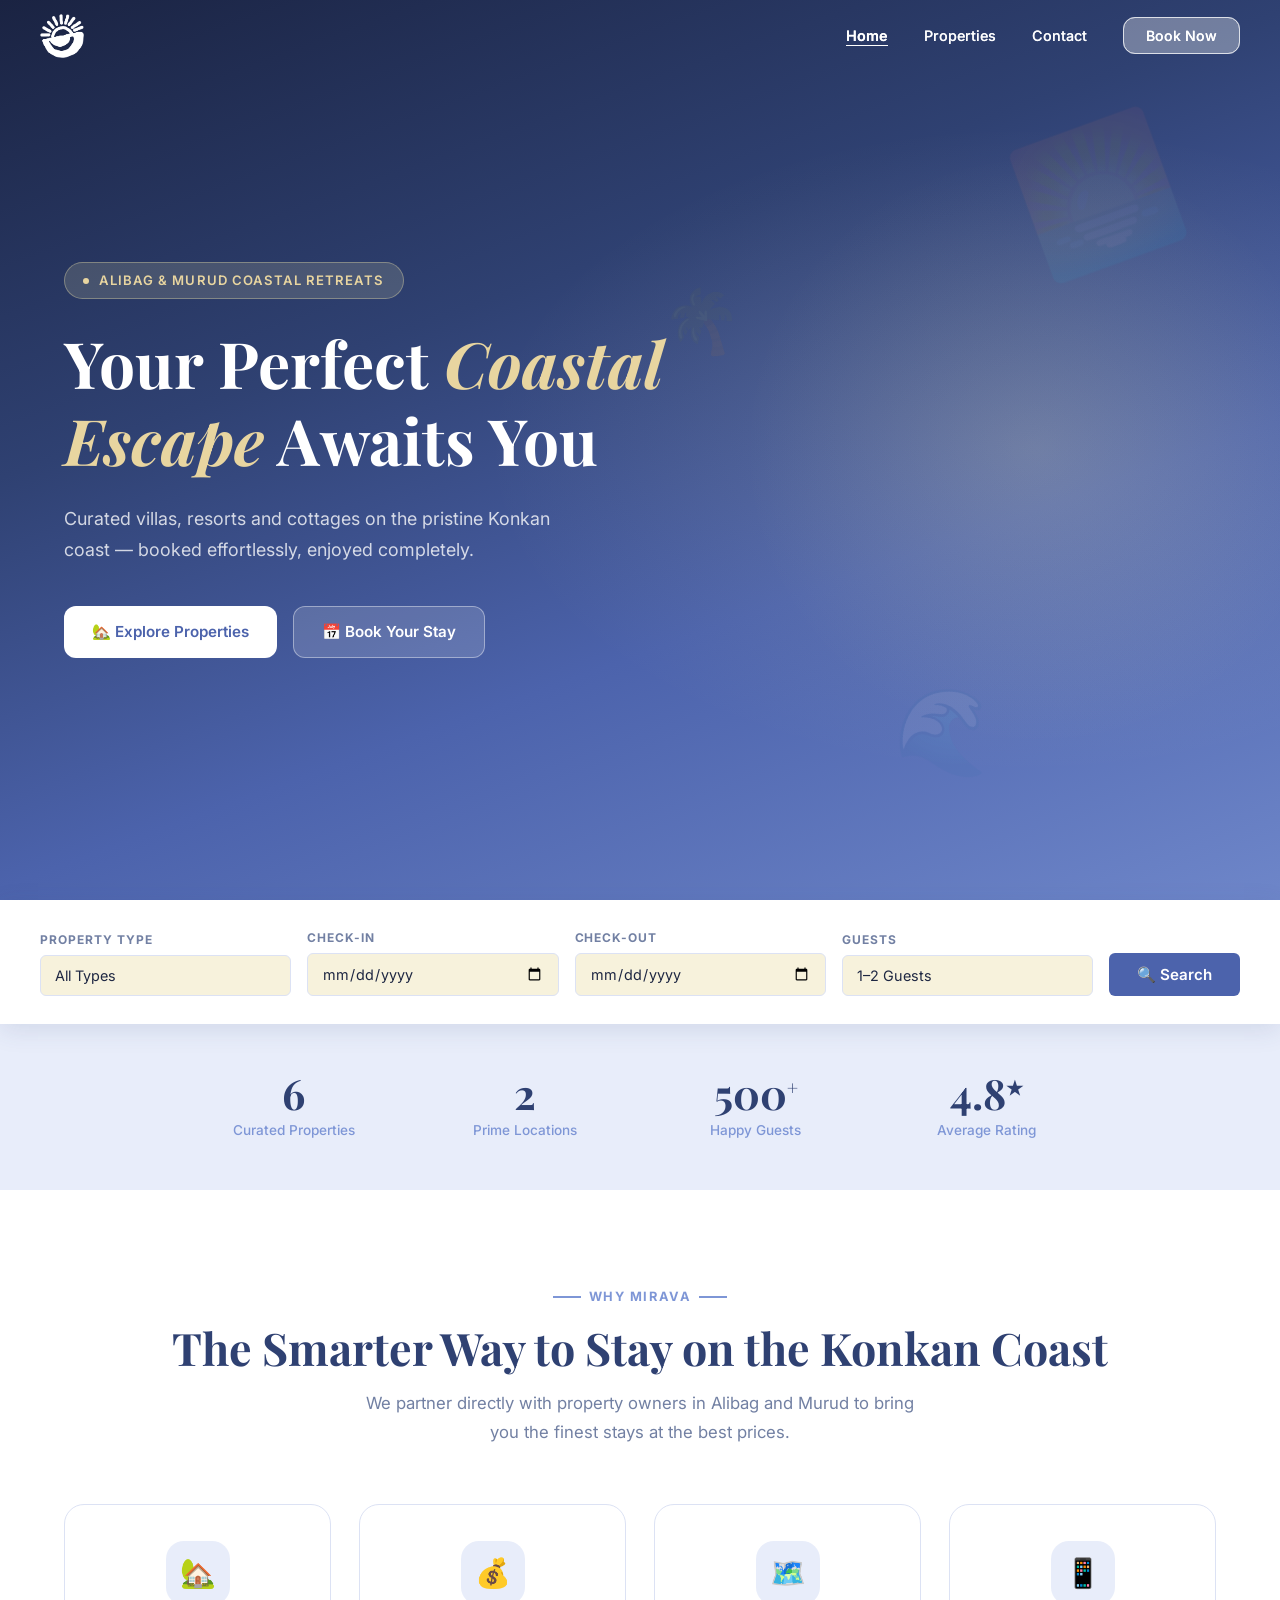
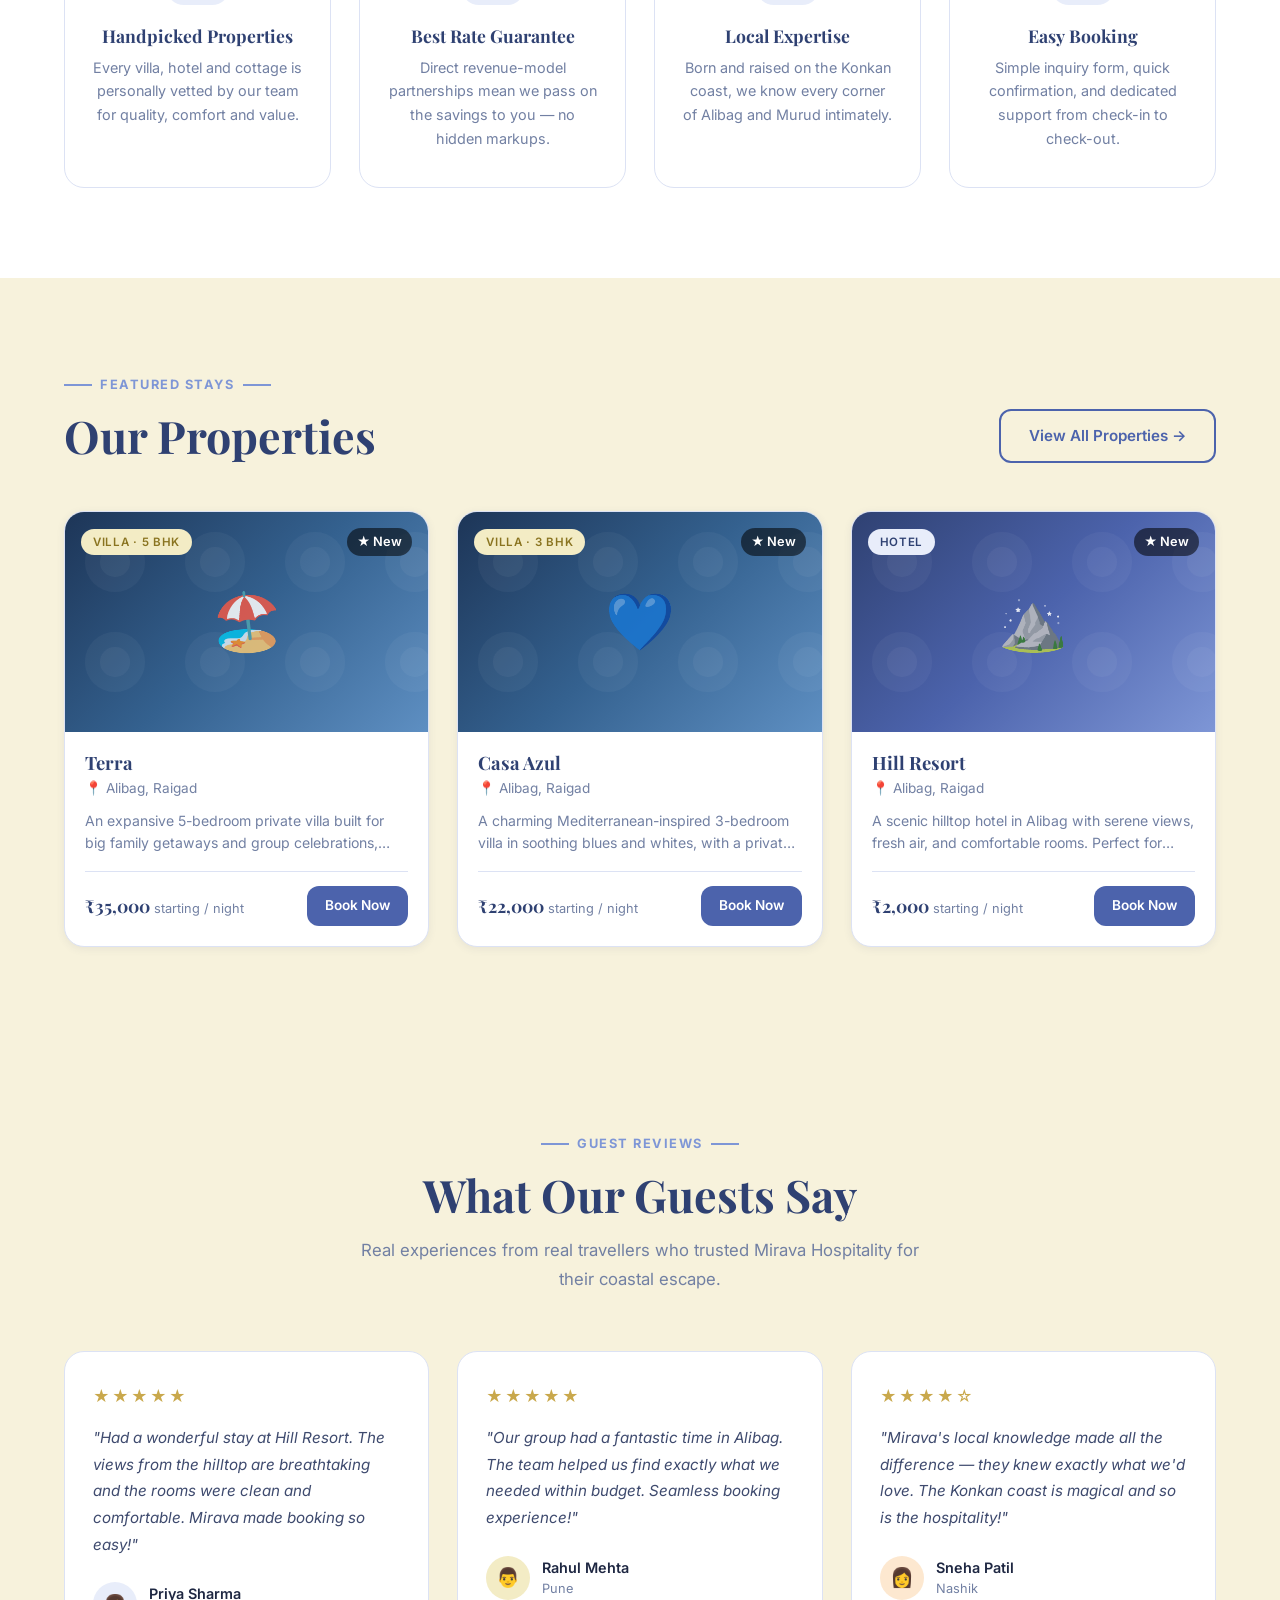
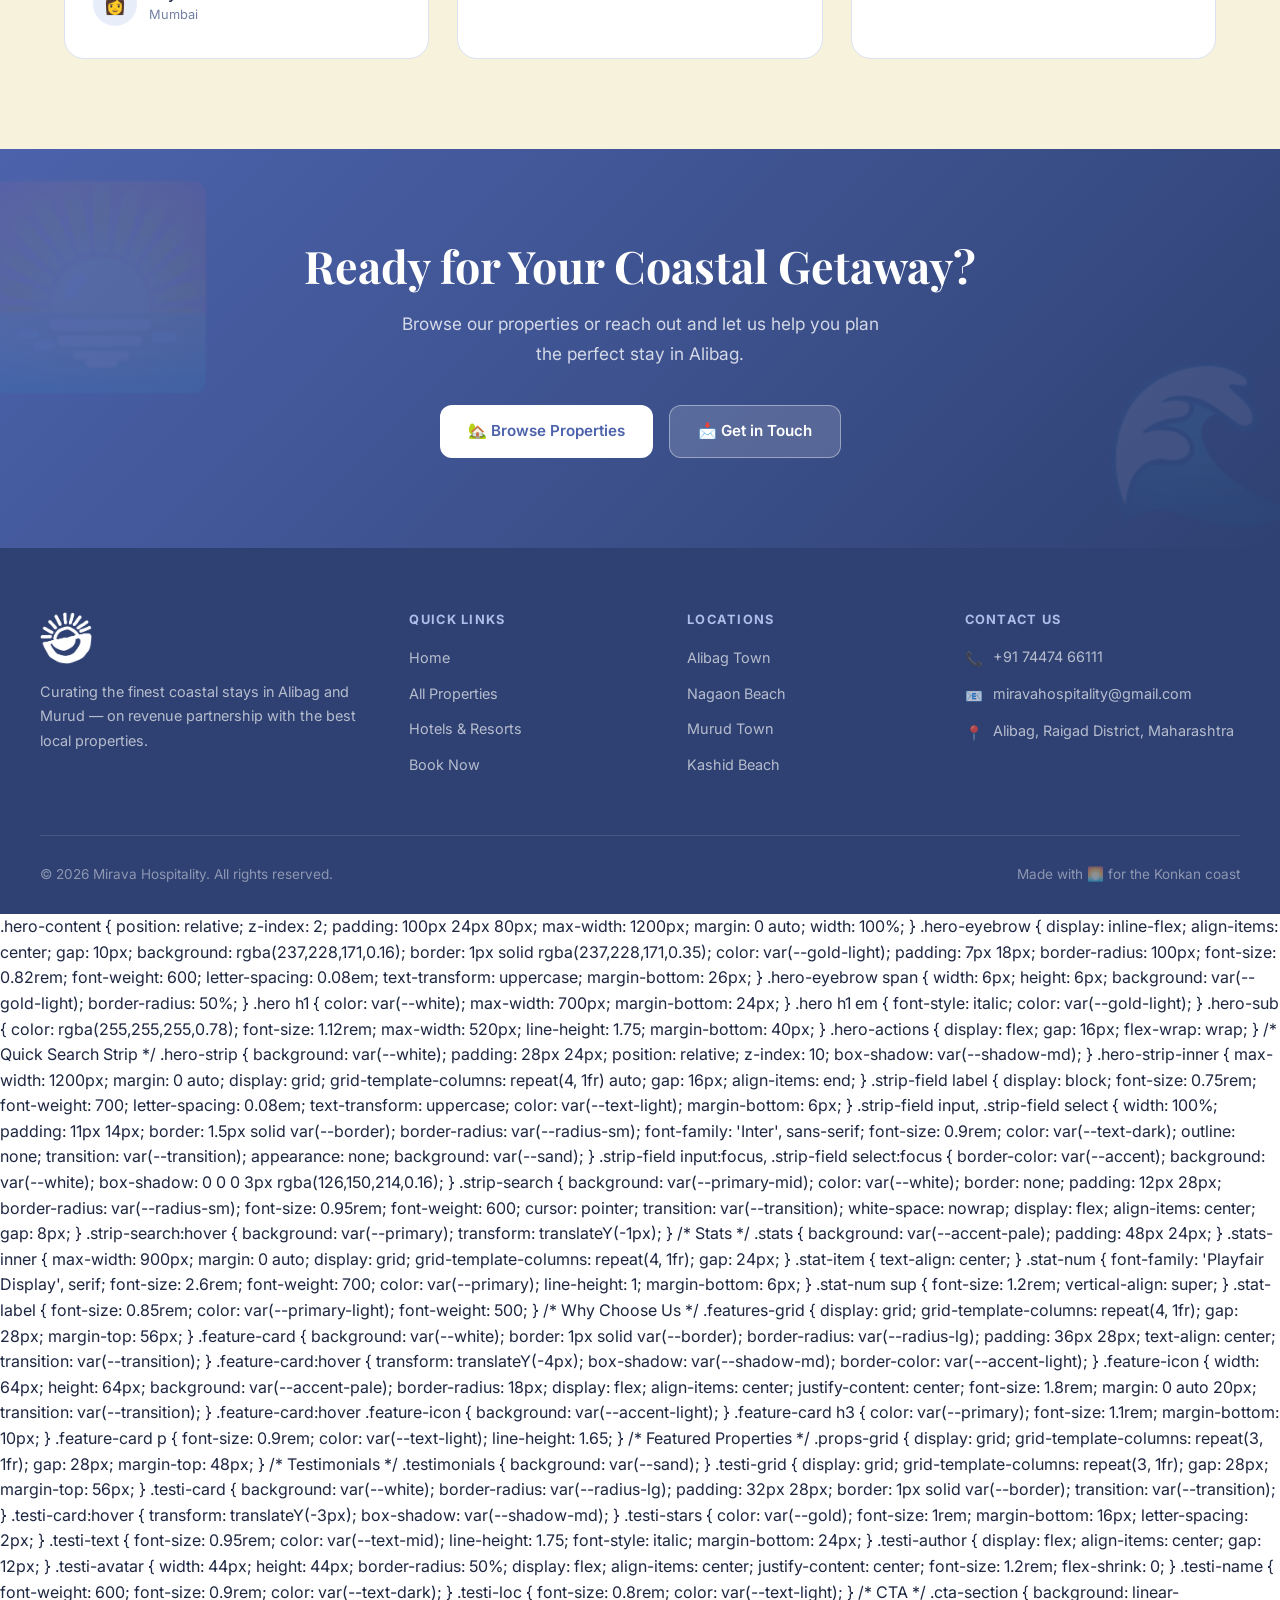
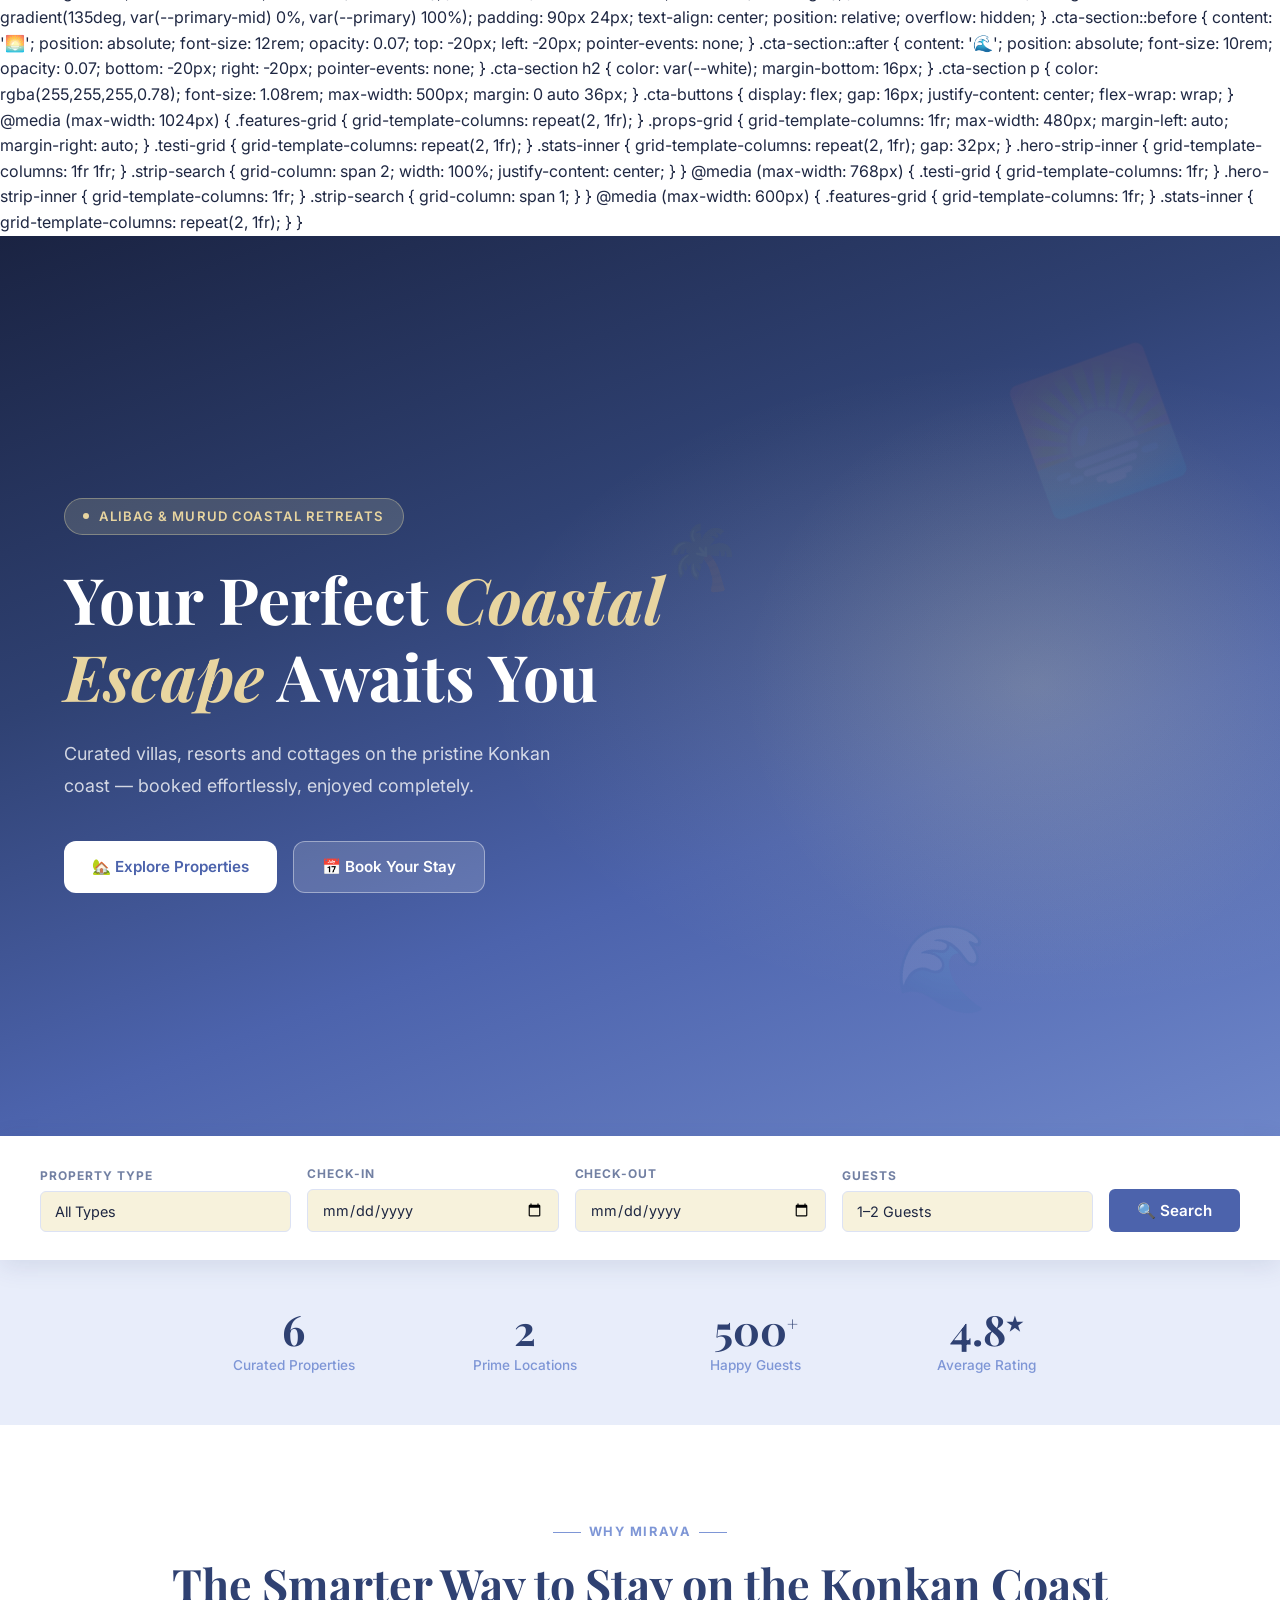
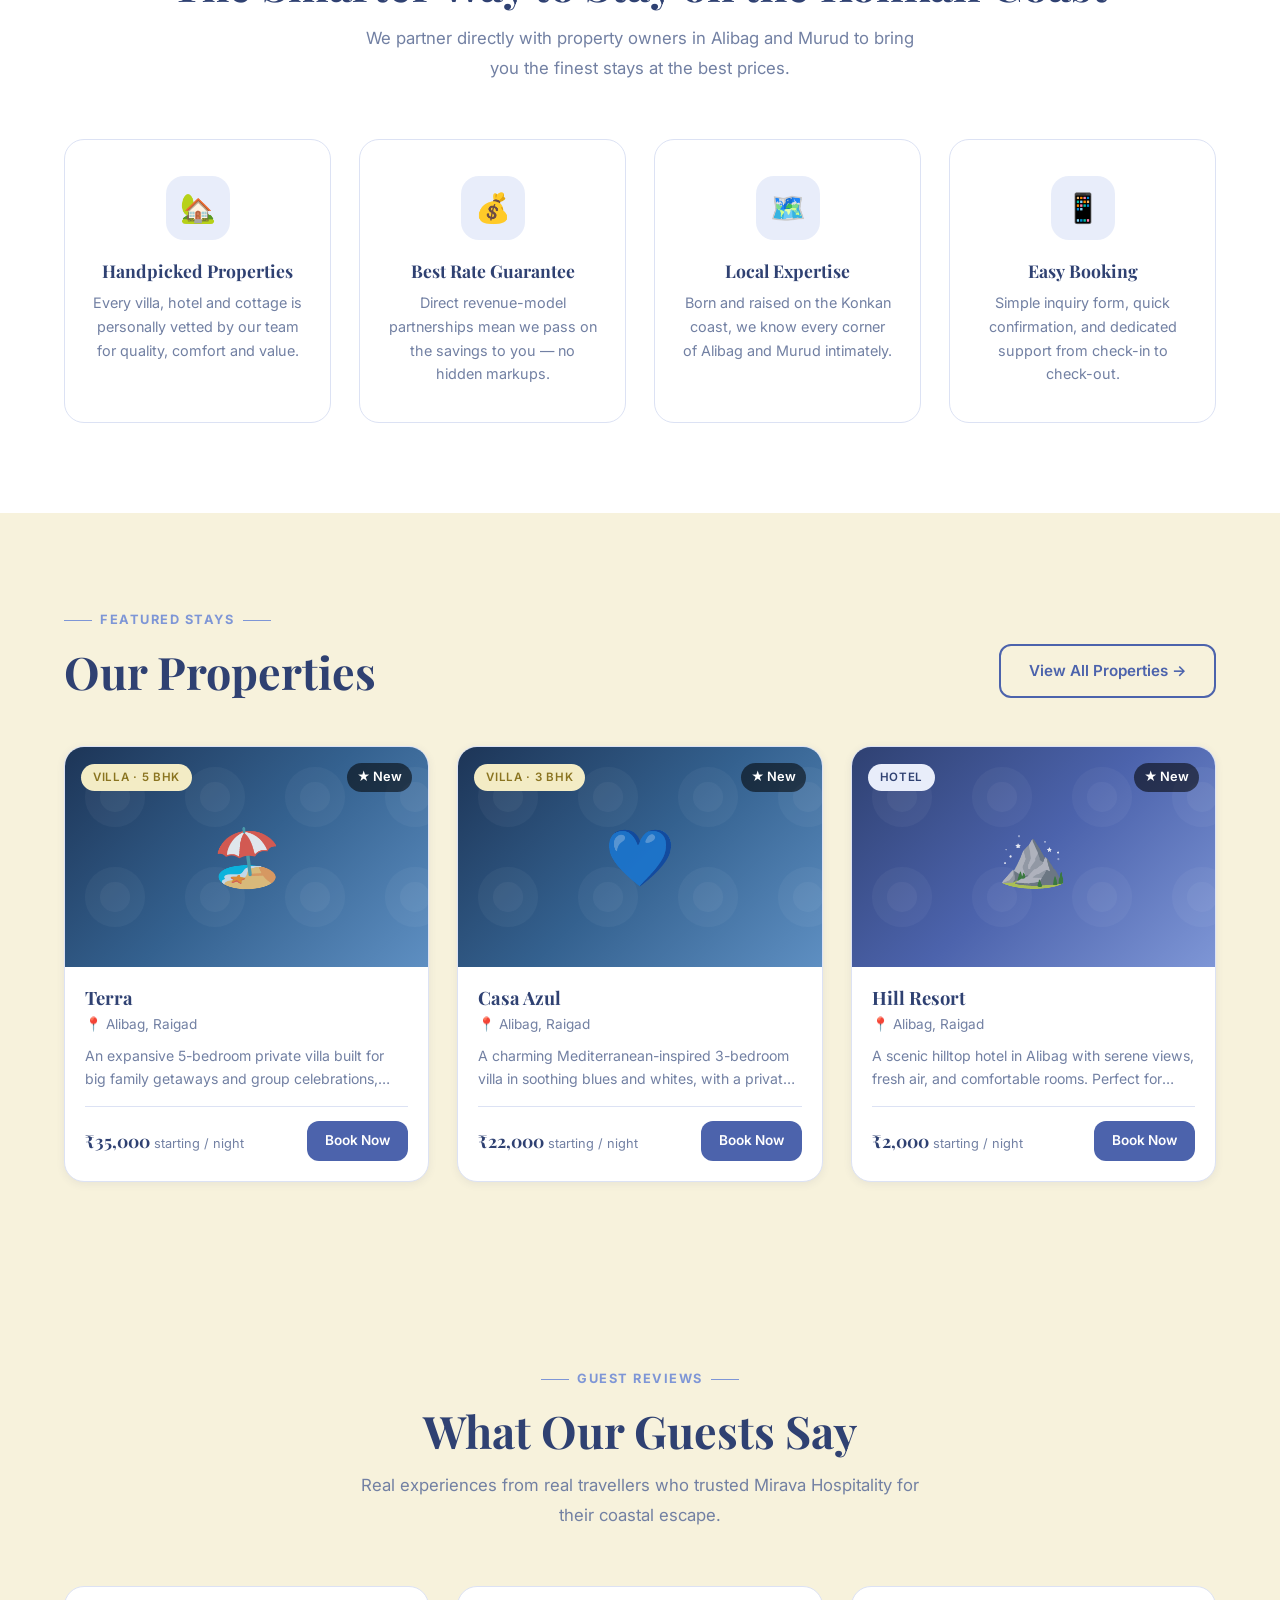
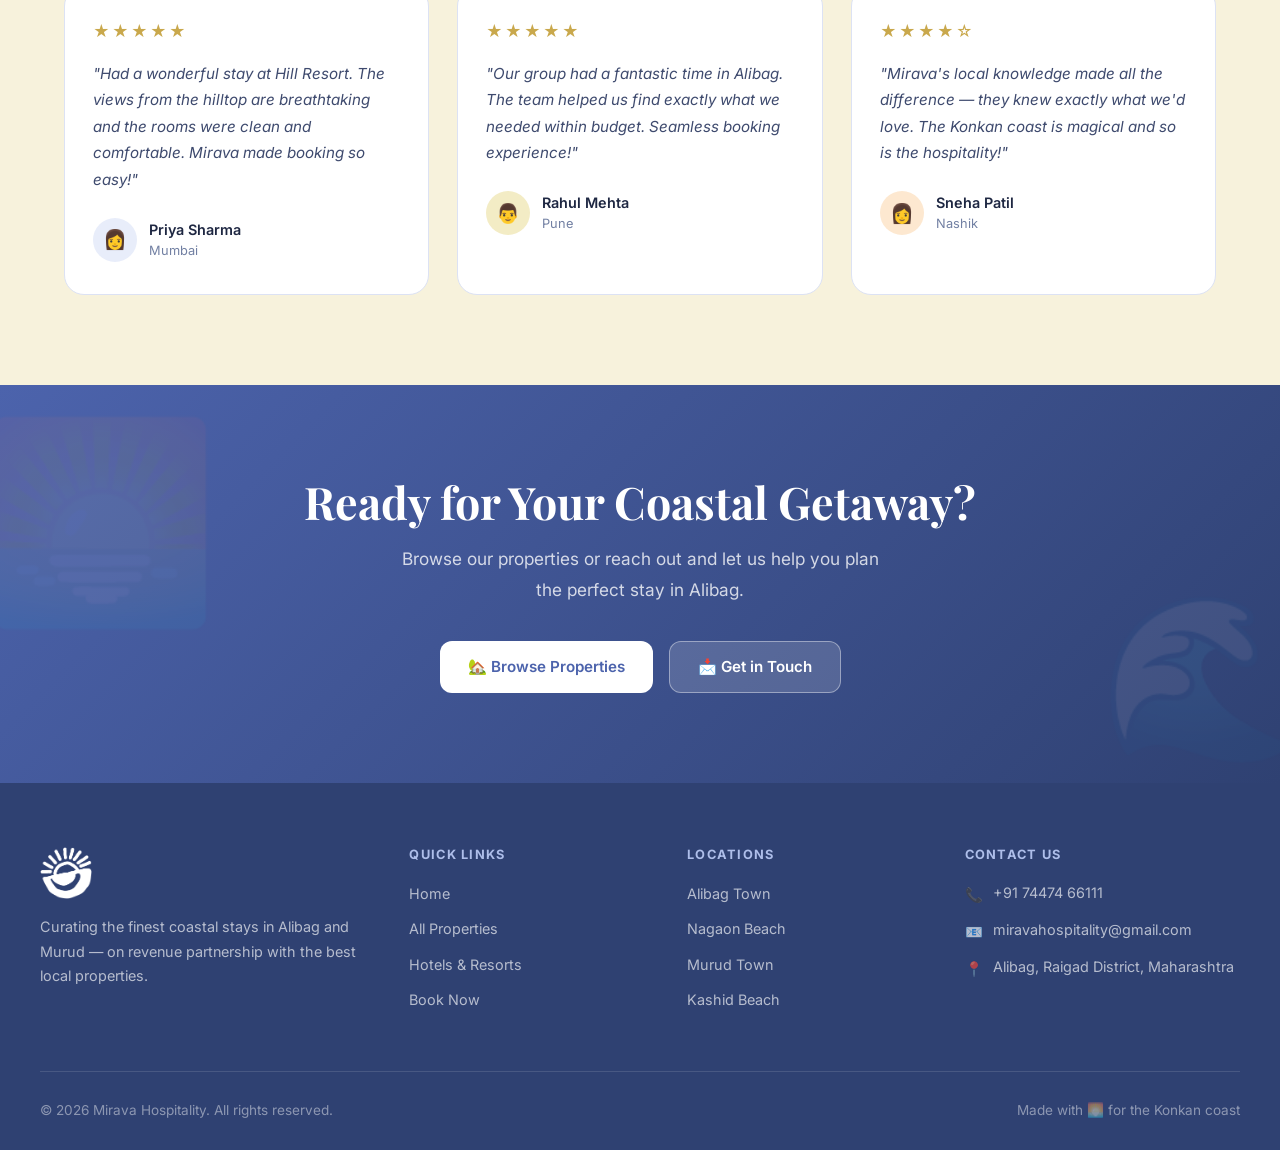
==== index.html @ 8edd9d8d "Add favicon links and enhance hero section styles Added favicon links and improved hero section styl" ====
<!DOCTYPE html>
<html lang="en">
<head>
  <meta charset="UTF-8" />
  <meta name="viewport" content="width=device-width, initial-scale=1.0" />
  <title>Mirava Hospitality — Curated Stays in Alibag & Murud</title>
  <meta name="description" content="Discover handpicked villas, hotels and cottages in Alibag and Murud. Mirava Hospitality curates the finest coastal stays on the Konkan coast." />
  <link rel="icon" type="image/x-icon" href="favicon.ico" />
  <link rel="icon" type="image/png" sizes="32x32" href="favicon-32x32.png" />
  <link rel="apple-touch-icon" sizes="180x180" href="apple-touch-icon.png" />
  <link rel="stylesheet" href="style.css" />
  <style>
    /* Hero */
    .hero {
      min-height: 100vh;
      background: linear-gradient(160deg, #1A2342 0%, #2F4172 35%, #4C63AC 65%, #6E86C9 100%);
      display: flex;
      align-items: center;
      position: relative;
      overflow: hidden;
    }
    .hero::before {
      content: '';
      position: absolute;
      inset: 0;
      background: radial-gradient(ellipse 70% 60% at 80% 50%, rgba(237,228,171,0.14) 0%, transparent 60%);
    }
    .hero-deco {
      position: absolute; right: -60px; top: 50%;
      transform: translateY(-50%);
      width: 600px; height: 600px;
      border-radius: 50%;
      background: radial-gradient(circle, rgba(237,228,171,0.12) 0%, transparent 70%);
      pointer-events: none;
    }
    .hero-leaves { position: absolute; font-size: 8rem; opacity: 0.07; pointer-events: none; }
    .hero-leaves.l1 { top: 10%; right: 8%; transform: rotate(-20deg); }
    .hero-leaves.l2 { bottom: 12%; right: 22%; transform: rotate(15deg); font-size: 5rem; }
    .hero-leaves.l3 { top: 30%; right: 42%; transform: rotate(-10deg); font-size: 4rem; }

    .hero-content {
      position: relative; z-index: 2;
      padding: 100px 24px 80px;
      max-width: 1200px; margin: 0 auto; width: 100%;
    }
    .hero-eyebrow {
      display: inline-flex; align-items: center; gap: 10px;
      background: rgba(237,228,171,0.16);
      border: 1px solid rgba(237,228,171,0.35);
      color: var(--gold-light);
      padding: 7px 18px; border-radius: 100px;
      font-size: 0.82rem; font-weight: 600;
      letter-spacing: 0.08em; text-transform: uppercase; margin-bottom: 26px;
    }
    .hero-eyebrow span { width: 6px; height: 6px; background: var(--gold-light); border-radius: 50%; }
    .hero h1 { color: var(--white); max-width: 700px; margin-bottom: 24px; }
    .hero h1 em { font-style: italic; color: var(--gold-light); }
    .hero-sub { color: rgba(255,255,255,0.78); font-size: 1.12rem; max-width: 520px; line-height: 1.75; margin-bottom: 40px; }
    .hero-actions { display: flex; gap: 16px; flex-wrap: wrap; }

    /* Quick Search Strip */
    .hero-strip { background: var(--white); padding: 28px 24px; position: relative; z-index: 10; box-shadow: var(--shadow-md); }
    .hero-strip-inner { max-width: 1200px; margin: 0 auto; display: grid; grid-template-columns: repeat(4, 1fr) auto; gap: 16px; align-items: end; }
    .strip-field label { display: block; font-size: 0.75rem; font-weight: 700; letter-spacing: 0.08em; text-transform: uppercase; color: var(--text-light); margin-bottom: 6px; }
    .strip-field input, .strip-field select { width: 100%; padding: 11px 14px; border: 1.5px solid var(--border); border-radius: var(--radius-sm); font-family: 'Inter', sans-serif; font-size: 0.9rem; color: var(--text-dark); outline: none; transition: var(--transition); appearance: none; background: var(--sand); }
    .strip-field input:focus, .strip-field select:focus { border-color: var(--accent); background: var(--white); box-shadow: 0 0 0 3px rgba(126,150,214,0.16); }
    .strip-search { background: var(--primary-mid); color: var(--white); border: none; padding: 12px 28px; border-radius: var(--radius-sm); font-size: 0.95rem; font-weight: 600; cursor: pointer; transition: var(--transition); white-space: nowrap; display: flex; align-items: center; gap: 8px; }
    .strip-search:hover { background: var(--primary); transform: translateY(-1px); }

    /* Stats */
    .stats { background: var(--accent-pale); padding: 48px 24px; }
    .stats-inner { max-width: 900px; margin: 0 auto; display: grid; grid-template-columns: repeat(4, 1fr); gap: 24px; }
    .stat-item { text-align: center; }
    .stat-num { font-family: 'Playfair Display', serif; font-size: 2.6rem; font-weight: 700; color: var(--primary); line-height: 1; margin-bottom: 6px; }
    .stat-num sup { font-size: 1.2rem; vertical-align: super; }
    .stat-label { font-size: 0.85rem; color: var(--primary-light); font-weight: 500; }

    /* Why Choose Us */
    .features-grid { display: grid; grid-template-columns: repeat(4, 1fr); gap: 28px; margin-top: 56px; }
    .feature-card { background: var(--white); border: 1px solid var(--border); border-radius: var(--radius-lg); padding: 36px 28px; text-align: center; transition: var(--transition); }
    .feature-card:hover { transform: translateY(-4px); box-shadow: var(--shadow-md); border-color: var(--accent-light); }
    .feature-icon { width: 64px; height: 64px; background: var(--accent-pale); border-radius: 18px; display: flex; align-items: center; justify-content: center; font-size: 1.8rem; margin: 0 auto 20px; transition: var(--transition); }
    .feature-card:hover .feature-icon { background: var(--accent-light); }
    .feature-card h3 { color: var(--primary); font-size: 1.1rem; margin-bottom: 10px; }
    .feature-card p  { font-size: 0.9rem; color: var(--text-light); line-height: 1.65; }

    /* Featured Properties */
    .props-grid { display: grid; grid-template-columns: repeat(3, 1fr); gap: 28px; margin-top: 48px; }

    /* Testimonials */
    .testimonials { background: var(--sand); }
    .testi-grid { display: grid; grid-template-columns: repeat(3, 1fr); gap: 28px; margin-top: 56px; }
    .testi-card { background: var(--white); border-radius: var(--radius-lg); padding: 32px 28px; border: 1px solid var(--border); transition: var(--transition); }
    .testi-card:hover { transform: translateY(-3px); box-shadow: var(--shadow-md); }
    .testi-stars { color: var(--gold); font-size: 1rem; margin-bottom: 16px; letter-spacing: 2px; }
    .testi-text { font-size: 0.95rem; color: var(--text-mid); line-height: 1.75; font-style: italic; margin-bottom: 24px; }
    .testi-author { display: flex; align-items: center; gap: 12px; }
    .testi-avatar { width: 44px; height: 44px; border-radius: 50%; display: flex; align-items: center; justify-content: center; font-size: 1.2rem; flex-shrink: 0; }
    .testi-name { font-weight: 600; font-size: 0.9rem; color: var(--text-dark); }
    .testi-loc  { font-size: 0.8rem; color: var(--text-light); }

    /* CTA */
    .cta-section { background: linear-gradient(135deg, var(--primary-mid) 0%, var(--primary) 100%); padding: 90px 24px; text-align: center; position: relative; overflow: hidden; }
    .cta-section::before { content: '🌅'; position: absolute; font-size: 12rem; opacity: 0.07; top: -20px; left: -20px; pointer-events: none; }
    .cta-section::after  { content: '🌊'; position: absolute; font-size: 10rem; opacity: 0.07; bottom: -20px; right: -20px; pointer-events: none; }
    .cta-section h2 { color: var(--white); margin-bottom: 16px; }
    .cta-section p  { color: rgba(255,255,255,0.78); font-size: 1.08rem; max-width: 500px; margin: 0 auto 36px; }
    .cta-buttons { display: flex; gap: 16px; justify-content: center; flex-wrap: wrap; }

    @media (max-width: 1024px) {
      .features-grid { grid-template-columns: repeat(2, 1fr); }
      .props-grid    { grid-template-columns: 1fr; max-width: 480px; margin-left: auto; margin-right: auto; }
      .testi-grid    { grid-template-columns: repeat(2, 1fr); }
      .stats-inner   { grid-template-columns: repeat(2, 1fr); gap: 32px; }
      .hero-strip-inner { grid-template-columns: 1fr 1fr; }
      .strip-search  { grid-column: span 2; width: 100%; justify-content: center; }
    }
    @media (max-width: 768px) {
      .testi-grid { grid-template-columns: 1fr; }
      .hero-strip-inner { grid-template-columns: 1fr; }
      .strip-search { grid-column: span 1; }
    }
    @media (max-width: 600px) {
      .features-grid { grid-template-columns: 1fr; }
      .stats-inner   { grid-template-columns: repeat(2, 1fr); }
    }
  </style>
</head>
<body>

  <!-- NAVBAR -->
  <nav class="navbar transparent" id="navbar">
    <div class="navbar-inner">
      <a href="index.html" class="logo">
        <img src="logo-icon-white.png" alt="Mirava Hospitality" class="logo-img logo-icon-nav" id="navLogo" />
      </a>
      <ul class="nav-links">
        <li><a href="index.html" class="active">Home</a></li>
        <li><a href="properties.html">Properties</a></li>
        <li><a href="contact.html">Contact</a></li>
        <li><a href="contact.html" class="nav-cta">Book Now</a></li>
      </ul>
      <div class="hamburger" id="hamburger" onclick="toggleMenu()">
        <span></span><span></span><span></span>
      </div>
    </div>
    <div class="mobile-menu" id="mobileMenu">
      <a href="index.html" class="active">Home</a>
      <a href="properties.html">Properties</a>
      <a href="contact.html">Contact</a>
      <a href="contact.html" class="mobile-cta">📅 Book Now</a>
    </div>
  </nav>

  <!-- HERO -->
  <section class="hero">
    <div class="hero-deco"></div>
    <div class="hero-leaves l1">🌅</div>
    <div class="hero-leaves l2">🌊</div>
    <div class="hero-leaves l3">🌴</div>
    <div class="hero-content">
      <div class="hero-eyebrow"><span></span> Alibag &amp; Murud Coastal Retreats</div>
      <h1>Your Perfect <em>Coastal Escape</em> Awaits You</h1>
      <p class="hero-sub">Curated villas, resorts and cottages on the pristine Konkan coast — booked effortlessly, enjoyed completely.</p>
      <div class="hero-actions">
        <a href="properties.html" class="btn btn-white">🏡 Explore Properties</a>
        <a href="contact.html" class="btn" style="background:rgba(255,255,255,0.15);color:#fff;border:1.5px solid rgba(255,255,255,0.4);">📅 Book Your Stay</a>
      </div>
    </div>
  </section>

  <!-- QUICK SEARCH STRIP -->
  <div class="hero-strip">
    <div class="hero-strip-inner">
      <div class="strip-field">
        <label>Property Type</label>
        <select>
          <option value="">All Types</option>
          <option>Hotel / Resort</option>
          <option>Villa</option>
          <option>Cottage</option>
        </select>
      </div>
      <div class="strip-field">
        <label>Check-In</label>
        <input type="date" id="strip-checkin" />
      </div>
      <div class="strip-field">
        <label>Check-Out</label>
        <input type="date" id="strip-checkout" />
      </div>
      <div class="strip-field">
        <label>Guests</label>
        <select>
          <option>1–2 Guests</option>
          <option>3–4 Guests</option>
          <option>5–8 Guests</option>
          <option>9+ Guests</option>
        </select>
      </div>
      <button class="strip-search" onclick="window.location.href='contact.html'">🔍 Search</button>
    </div>
  </div>

  <!-- STATS -->
  <div class="stats">
    <div class="stats-inner">
      <div class="stat-item">
        <div class="stat-num">6</div>
        <div class="stat-label">Curated Properties</div>
      </div>
      <div class="stat-item">
        <div class="stat-num">2</div>
        <div class="stat-label">Prime Locations</div>
      </div>
      <div class="stat-item">
        <div class="stat-num">500<sup>+</sup></div>
        <div class="stat-label">Happy Guests</div>
      </div>
      <div class="stat-item">
        <div class="stat-num">4.8<sup>★</sup></div>
        <div class="stat-label">Average Rating</div>
      </div>
    </div>
  </div>

  <!-- WHY CHOOSE US -->
  <section class="section" style="background: var(--white);">
    <div class="container">
      <div class="text-center">
        <div class="section-label">Why Mirava</div>
        <h2 class="section-title">The Smarter Way to Stay on the Konkan Coast</h2>
        <p class="section-sub center">We partner directly with property owners in Alibag and Murud to bring you the finest stays at the best prices.</p>
      </div>
      <div class="features-grid">
        <div class="feature-card">
          <div class="feature-icon">🏡</div>
          <h3>Handpicked Properties</h3>
          <p>Every villa, hotel and cottage is personally vetted by our team for quality, comfort and value.</p>
        </div>
        <div class="feature-card">
          <div class="feature-icon">💰</div>
          <h3>Best Rate Guarantee</h3>
          <p>Direct revenue-model partnerships mean we pass on the savings to you — no hidden markups.</p>
        </div>
        <div class="feature-card">
          <div class="feature-icon">🗺️</div>
          <h3>Local Expertise</h3>
          <p>Born and raised on the Konkan coast, we know every corner of Alibag and Murud intimately.</p>
        </div>
        <div class="feature-card">
          <div class="feature-icon">📱</div>
          <h3>Easy Booking</h3>
          <p>Simple inquiry form, quick confirmation, and dedicated support from check-in to check-out.</p>
        </div>
      </div>
    </div>
  </section>

  <!-- FEATURED PROPERTIES -->
  <section class="section" style="background: var(--sand);">
    <div class="container">
      <div style="display:flex; align-items:flex-end; justify-content:space-between; flex-wrap:wrap; gap:20px; margin-bottom:0;">
        <div>
          <div class="section-label">Featured Stays</div>
          <h2 class="section-title" style="margin-bottom:0;">Our Properties</h2>
        </div>
        <a href="properties.html" class="btn btn-outline">View All Properties →</a>
      </div>
      <div class="props-grid">

        <!-- Terra -->
        <div class="property-card">
          <div class="property-card-img">
            <div class="img-bg img-bg-villa">
              <div class="img-inner"><span class="img-icon">🏖️</span></div>
            </div>
            <div class="badge-overlay"><span class="badge badge-villa">Villa · 5 BHK</span></div>
            <div class="rating-overlay">★ New</div>
          </div>
          <div class="property-card-body">
            <h3>Terra</h3>
            <div class="location">📍 Alibag, Raigad</div>
            <p>An expansive 5-bedroom private villa built for big family getaways and group celebrations, with a private pool and lush lawns.</p>
            <div class="property-card-footer">
              <div class="price">₹35,000 <span>starting / night</span></div>
              <a href="contact.html?property=terra" class="btn btn-primary" style="padding:9px 18px; font-size:0.85rem;">Book Now</a>
            </div>
          </div>
        </div>

        <!-- Casa Azul -->
        <div class="property-card">
          <div class="property-card-img">
            <div class="img-bg img-bg-villa">
              <div class="img-inner"><span class="img-icon">💙</span></div>
            </div>
            <div class="badge-overlay"><span class="badge badge-villa">Villa · 3 BHK</span></div>
            <div class="rating-overlay">★ New</div>
          </div>
          <div class="property-card-body">
            <h3>Casa Azul</h3>
            <div class="location">📍 Alibag, Raigad</div>
            <p>A charming Mediterranean-inspired 3-bedroom villa in soothing blues and whites, with a private pool and alfresco dining deck.</p>
            <div class="property-card-footer">
              <div class="price">₹22,000 <span>starting / night</span></div>
              <a href="contact.html?property=casa-azul" class="btn btn-primary" style="padding:9px 18px; font-size:0.85rem;">Book Now</a>
            </div>
          </div>
        </div>

        <!-- Hill Resort -->
        <div class="property-card">
          <div class="property-card-img">
            <div class="img-bg img-bg-hotel">
              <div class="img-inner"><span class="img-icon">⛰️</span></div>
            </div>
            <div class="badge-overlay"><span class="badge badge-hotel">Hotel</span></div>
            <div class="rating-overlay">★ New</div>
          </div>
          <div class="property-card-body">
            <h3>Hill Resort</h3>
            <div class="location">📍 Alibag, Raigad</div>
            <p>A scenic hilltop hotel in Alibag with serene views, fresh air, and comfortable rooms. Perfect for families and peaceful weekend escapes.</p>
            <div class="property-card-footer">
              <div class="price">₹2,000 <span>starting / night</span></div>
              <a href="contact.html?property=hill-resort" class="btn btn-primary" style="padding:9px 18px; font-size:0.85rem;">Book Now</a>
            </div>
          </div>
        </div>

      </div>
    </div>
  </section>

  <!-- TESTIMONIALS -->
  <section class="section testimonials">
    <div class="container">
      <div class="text-center">
        <div class="section-label">Guest Reviews</div>
        <h2 class="section-title">What Our Guests Say</h2>
        <p class="section-sub center">Real experiences from real travellers who trusted Mirava Hospitality for their coastal escape.</p>
      </div>
      <div class="testi-grid">
        <div class="testi-card">
          <div class="testi-stars">★★★★★</div>
          <p class="testi-text">"Had a wonderful stay at Hill Resort. The views from the hilltop are breathtaking and the rooms were clean and comfortable. Mirava made booking so easy!"</p>
          <div class="testi-author">
            <div class="testi-avatar" style="background: var(--accent-pale);">👩</div>
            <div>
              <div class="testi-name">Priya Sharma</div>
              <div class="testi-loc">Mumbai</div>
            </div>
          </div>
        </div>
        <div class="testi-card">
          <div class="testi-stars">★★★★★</div>
          <p class="testi-text">"Our group had a fantastic time in Alibag. The team helped us find exactly what we needed within budget. Seamless booking experience!"</p>
          <div class="testi-author">
            <div class="testi-avatar" style="background: #F3ECC5;">👨</div>
            <div>
              <div class="testi-name">Rahul Mehta</div>
              <div class="testi-loc">Pune</div>
            </div>
          </div>
        </div>
        <div class="testi-card">
          <div class="testi-stars">★★★★☆</div>
          <p class="testi-text">"Mirava's local knowledge made all the difference — they knew exactly what we'd love. The Konkan coast is magical and so is the hospitality!"</p>
          <div class="testi-author">
            <div class="testi-avatar" style="background: #FDE8D0;">👩</div>
            <div>
              <div class="testi-name">Sneha Patil</div>
              <div class="testi-loc">Nashik</div>
            </div>
          </div>
        </div>
      </div>
    </div>
  </section>

  <!-- CTA -->
  <section class="cta-section">
    <div style="position:relative;z-index:2;">
      <h2>Ready for Your Coastal Getaway?</h2>
      <p>Browse our properties or reach out and let us help you plan the perfect stay in Alibag.</p>
      <div class="cta-buttons">
        <a href="properties.html" class="btn btn-white">🏡 Browse Properties</a>
        <a href="contact.html" class="btn" style="background:rgba(255,255,255,0.15);color:#fff;border:1.5px solid rgba(255,255,255,0.4);">📩 Get in Touch</a>
      </div>
    </div>
  </section>

  <!-- FOOTER -->
  <footer>
    <div class="footer-grid">
      <div class="footer-brand">
        <div class="logo">
          <img src="logo-icon-white.png" alt="Mirava Hospitality" class="logo-img logo-icon-footer" />
        </div>
        <p style="margin-top:16px;">Curating the finest coastal stays in Alibag and Murud — on revenue partnership with the best local properties.</p>
      </div>
      <div class="footer-col">
        <h4>Quick Links</h4>
        <ul>
          <li><a href="index.html">Home</a></li>
          <li><a href="properties.html">All Properties</a></li>
          <li><a href="properties.html?type=hotel">Hotels &amp; Resorts</a></li>
          <li><a href="contact.html">Book Now</a></li>
        </ul>
      </div>
      <div class="footer-col">
        <h4>Locations</h4>
        <ul>
          <li><a href="#">Alibag Town</a></li>
          <li><a href="#">Nagaon Beach</a></li>
          <li><a href="#">Murud Town</a></li>
          <li><a href="#">Kashid Beach</a></li>
        </ul>
      </div>
      <div class="footer-col">
        <h4>Contact Us</h4>
        <div class="contact-item"><span>📞</span><span>+91 74474 66111</span></div>
        <div class="contact-item"><span>📧</span><span>miravahospitality@gmail.com</span></div>
        <div class="contact-item"><span>📍</span><span>Alibag, Raigad District, Maharashtra</span></div>
      </div>
    </div>
    <div class="footer-bottom">
      <span>© 2026 Mirava Hospitality. All rights reserved.</span>
      <span>Made with 🌅 for the Konkan coast</span>
    </div>
  </footer>

  <script>
    const navbar = document.getElementById('navbar');
    const navLogo = document.getElementById('navLogo');
    window.addEventListener('scroll', () => {
      if (window.scrollY > 80) {
        navbar.classList.remove('transparent'); navbar.classList.add('scrolled');
        navLogo.src = 'logo-icon-blue.png';
      } else {
        navbar.classList.remove('scrolled'); navbar.classList.add('transparent');
        navLogo.src = 'logo-icon-white.png';
      }
    });
    function toggleMenu() { document.getElementById('mobileMenu').classList.toggle('open'); }
    const today = new Date().toISOString().split('T')[0];
    document.getElementById('strip-checkin').min  = today;
    document.getElementById('strip-checkout').min = today;
    document.getElementById('strip-checkin').addEventListener('change', function() {
      document.getElementById('strip-checkout').min = this.value;
    });
    const statNums = document.querySelectorAll('.stat-num');
    const observer = new IntersectionObserver((entries) => {
      entries.forEach(entry => {
        if (entry.isIntersecting) { entry.target.style.opacity = '1'; entry.target.style.transform = 'translateY(0)'; }
      });
    }, { threshold: 0.3 });
    statNums.forEach(el => {
      el.style.opacity = '0'; el.style.transform = 'translateY(20px)';
      el.style.transition = 'opacity 0.6s ease, transform 0.6s ease';
      observer.observe(el);
    });
  </script>
</body>
</html>
    .hero-content {
      position: relative; z-index: 2;
      padding: 100px 24px 80px;
      max-width: 1200px; margin: 0 auto; width: 100%;
    }
    .hero-eyebrow {
      display: inline-flex; align-items: center; gap: 10px;
      background: rgba(237,228,171,0.16);
      border: 1px solid rgba(237,228,171,0.35);
      color: var(--gold-light);
      padding: 7px 18px; border-radius: 100px;
      font-size: 0.82rem; font-weight: 600;
      letter-spacing: 0.08em; text-transform: uppercase; margin-bottom: 26px;
    }
    .hero-eyebrow span { width: 6px; height: 6px; background: var(--gold-light); border-radius: 50%; }
    .hero h1 { color: var(--white); max-width: 700px; margin-bottom: 24px; }
    .hero h1 em { font-style: italic; color: var(--gold-light); }
    .hero-sub { color: rgba(255,255,255,0.78); font-size: 1.12rem; max-width: 520px; line-height: 1.75; margin-bottom: 40px; }
    .hero-actions { display: flex; gap: 16px; flex-wrap: wrap; }

    /* Quick Search Strip */
    .hero-strip { background: var(--white); padding: 28px 24px; position: relative; z-index: 10; box-shadow: var(--shadow-md); }
    .hero-strip-inner { max-width: 1200px; margin: 0 auto; display: grid; grid-template-columns: repeat(4, 1fr) auto; gap: 16px; align-items: end; }
    .strip-field label { display: block; font-size: 0.75rem; font-weight: 700; letter-spacing: 0.08em; text-transform: uppercase; color: var(--text-light); margin-bottom: 6px; }
    .strip-field input, .strip-field select { width: 100%; padding: 11px 14px; border: 1.5px solid var(--border); border-radius: var(--radius-sm); font-family: 'Inter', sans-serif; font-size: 0.9rem; color: var(--text-dark); outline: none; transition: var(--transition); appearance: none; background: var(--sand); }
    .strip-field input:focus, .strip-field select:focus { border-color: var(--accent); background: var(--white); box-shadow: 0 0 0 3px rgba(126,150,214,0.16); }
    .strip-search { background: var(--primary-mid); color: var(--white); border: none; padding: 12px 28px; border-radius: var(--radius-sm); font-size: 0.95rem; font-weight: 600; cursor: pointer; transition: var(--transition); white-space: nowrap; display: flex; align-items: center; gap: 8px; }
    .strip-search:hover { background: var(--primary); transform: translateY(-1px); }

    /* Stats */
    .stats { background: var(--accent-pale); padding: 48px 24px; }
    .stats-inner { max-width: 900px; margin: 0 auto; display: grid; grid-template-columns: repeat(4, 1fr); gap: 24px; }
    .stat-item { text-align: center; }
    .stat-num { font-family: 'Playfair Display', serif; font-size: 2.6rem; font-weight: 700; color: var(--primary); line-height: 1; margin-bottom: 6px; }
    .stat-num sup { font-size: 1.2rem; vertical-align: super; }
    .stat-label { font-size: 0.85rem; color: var(--primary-light); font-weight: 500; }

    /* Why Choose Us */
    .features-grid { display: grid; grid-template-columns: repeat(4, 1fr); gap: 28px; margin-top: 56px; }
    .feature-card { background: var(--white); border: 1px solid var(--border); border-radius: var(--radius-lg); padding: 36px 28px; text-align: center; transition: var(--transition); }
    .feature-card:hover { transform: translateY(-4px); box-shadow: var(--shadow-md); border-color: var(--accent-light); }
    .feature-icon { width: 64px; height: 64px; background: var(--accent-pale); border-radius: 18px; display: flex; align-items: center; justify-content: center; font-size: 1.8rem; margin: 0 auto 20px; transition: var(--transition); }
    .feature-card:hover .feature-icon { background: var(--accent-light); }
    .feature-card h3 { color: var(--primary); font-size: 1.1rem; margin-bottom: 10px; }
    .feature-card p  { font-size: 0.9rem; color: var(--text-light); line-height: 1.65; }

    /* Featured Properties */
    .props-grid { display: grid; grid-template-columns: repeat(3, 1fr); gap: 28px; margin-top: 48px; }

    /* Testimonials */
    .testimonials { background: var(--sand); }
    .testi-grid { display: grid; grid-template-columns: repeat(3, 1fr); gap: 28px; margin-top: 56px; }
    .testi-card { background: var(--white); border-radius: var(--radius-lg); padding: 32px 28px; border: 1px solid var(--border); transition: var(--transition); }
    .testi-card:hover { transform: translateY(-3px); box-shadow: var(--shadow-md); }
    .testi-stars { color: var(--gold); font-size: 1rem; margin-bottom: 16px; letter-spacing: 2px; }
    .testi-text { font-size: 0.95rem; color: var(--text-mid); line-height: 1.75; font-style: italic; margin-bottom: 24px; }
    .testi-author { display: flex; align-items: center; gap: 12px; }
    .testi-avatar { width: 44px; height: 44px; border-radius: 50%; display: flex; align-items: center; justify-content: center; font-size: 1.2rem; flex-shrink: 0; }
    .testi-name { font-weight: 600; font-size: 0.9rem; color: var(--text-dark); }
    .testi-loc  { font-size: 0.8rem; color: var(--text-light); }

    /* CTA */
    .cta-section { background: linear-gradient(135deg, var(--primary-mid) 0%, var(--primary) 100%); padding: 90px 24px; text-align: center; position: relative; overflow: hidden; }
    .cta-section::before { content: '🌅'; position: absolute; font-size: 12rem; opacity: 0.07; top: -20px; left: -20px; pointer-events: none; }
    .cta-section::after  { content: '🌊'; position: absolute; font-size: 10rem; opacity: 0.07; bottom: -20px; right: -20px; pointer-events: none; }
    .cta-section h2 { color: var(--white); margin-bottom: 16px; }
    .cta-section p  { color: rgba(255,255,255,0.78); font-size: 1.08rem; max-width: 500px; margin: 0 auto 36px; }
    .cta-buttons { display: flex; gap: 16px; justify-content: center; flex-wrap: wrap; }

    @media (max-width: 1024px) {
      .features-grid { grid-template-columns: repeat(2, 1fr); }
      .props-grid    { grid-template-columns: 1fr; max-width: 480px; margin-left: auto; margin-right: auto; }
      .testi-grid    { grid-template-columns: repeat(2, 1fr); }
      .stats-inner   { grid-template-columns: repeat(2, 1fr); gap: 32px; }
      .hero-strip-inner { grid-template-columns: 1fr 1fr; }
      .strip-search  { grid-column: span 2; width: 100%; justify-content: center; }
    }
    @media (max-width: 768px) {
      .testi-grid { grid-template-columns: 1fr; }
      .hero-strip-inner { grid-template-columns: 1fr; }
      .strip-search { grid-column: span 1; }
    }
    @media (max-width: 600px) {
      .features-grid { grid-template-columns: 1fr; }
      .stats-inner   { grid-template-columns: repeat(2, 1fr); }
    }
  </style>
</head>
<body>

  <!-- NAVBAR -->
  <nav class="navbar transparent" id="navbar">
    <div class="navbar-inner">
      <a href="index.html" class="logo">
        <img src="logo-icon-white.png" alt="Mirava Hospitality" class="logo-img logo-icon-nav" id="navLogo" />
      </a>
      <ul class="nav-links">
        <li><a href="index.html" class="active">Home</a></li>
        <li><a href="properties.html">Properties</a></li>
        <li><a href="contact.html">Contact</a></li>
        <li><a href="contact.html" class="nav-cta">Book Now</a></li>
      </ul>
      <div class="hamburger" id="hamburger" onclick="toggleMenu()">
        <span></span><span></span><span></span>
      </div>
    </div>
    <div class="mobile-menu" id="mobileMenu">
      <a href="index.html" class="active">Home</a>
      <a href="properties.html">Properties</a>
      <a href="contact.html">Contact</a>
      <a href="contact.html" class="mobile-cta">📅 Book Now</a>
    </div>
  </nav>

  <!-- HERO -->
  <section class="hero">
    <div class="hero-deco"></div>
    <div class="hero-leaves l1">🌅</div>
    <div class="hero-leaves l2">🌊</div>
    <div class="hero-leaves l3">🌴</div>
    <div class="hero-content">
      <div class="hero-eyebrow"><span></span> Alibag &amp; Murud Coastal Retreats</div>
      <h1>Your Perfect <em>Coastal Escape</em> Awaits You</h1>
      <p class="hero-sub">Curated villas, resorts and cottages on the pristine Konkan coast — booked effortlessly, enjoyed completely.</p>
      <div class="hero-actions">
        <a href="properties.html" class="btn btn-white">🏡 Explore Properties</a>
        <a href="contact.html" class="btn" style="background:rgba(255,255,255,0.15);color:#fff;border:1.5px solid rgba(255,255,255,0.4);">📅 Book Your Stay</a>
      </div>
    </div>
  </section>

  <!-- QUICK SEARCH STRIP -->
  <div class="hero-strip">
    <div class="hero-strip-inner">
      <div class="strip-field">
        <label>Property Type</label>
        <select>
          <option value="">All Types</option>
          <option>Hotel / Resort</option>
          <option>Villa</option>
          <option>Cottage</option>
        </select>
      </div>
      <div class="strip-field">
        <label>Check-In</label>
        <input type="date" id="strip-checkin" />
      </div>
      <div class="strip-field">
        <label>Check-Out</label>
        <input type="date" id="strip-checkout" />
      </div>
      <div class="strip-field">
        <label>Guests</label>
        <select>
          <option>1–2 Guests</option>
          <option>3–4 Guests</option>
          <option>5–8 Guests</option>
          <option>9+ Guests</option>
        </select>
      </div>
      <button class="strip-search" onclick="window.location.href='contact.html'">🔍 Search</button>
    </div>
  </div>

  <!-- STATS -->
  <div class="stats">
    <div class="stats-inner">
      <div class="stat-item">
        <div class="stat-num">6</div>
        <div class="stat-label">Curated Properties</div>
      </div>
      <div class="stat-item">
        <div class="stat-num">2</div>
        <div class="stat-label">Prime Locations</div>
      </div>
      <div class="stat-item">
        <div class="stat-num">500<sup>+</sup></div>
        <div class="stat-label">Happy Guests</div>
      </div>
      <div class="stat-item">
        <div class="stat-num">4.8<sup>★</sup></div>
        <div class="stat-label">Average Rating</div>
      </div>
    </div>
  </div>

  <!-- WHY CHOOSE US -->
  <section class="section" style="background: var(--white);">
    <div class="container">
      <div class="text-center">
        <div class="section-label">Why Mirava</div>
        <h2 class="section-title">The Smarter Way to Stay on the Konkan Coast</h2>
        <p class="section-sub center">We partner directly with property owners in Alibag and Murud to bring you the finest stays at the best prices.</p>
      </div>
      <div class="features-grid">
        <div class="feature-card">
          <div class="feature-icon">🏡</div>
          <h3>Handpicked Properties</h3>
          <p>Every villa, hotel and cottage is personally vetted by our team for quality, comfort and value.</p>
        </div>
        <div class="feature-card">
          <div class="feature-icon">💰</div>
          <h3>Best Rate Guarantee</h3>
          <p>Direct revenue-model partnerships mean we pass on the savings to you — no hidden markups.</p>
        </div>
        <div class="feature-card">
          <div class="feature-icon">🗺️</div>
          <h3>Local Expertise</h3>
          <p>Born and raised on the Konkan coast, we know every corner of Alibag and Murud intimately.</p>
        </div>
        <div class="feature-card">
          <div class="feature-icon">📱</div>
          <h3>Easy Booking</h3>
          <p>Simple inquiry form, quick confirmation, and dedicated support from check-in to check-out.</p>
        </div>
      </div>
    </div>
  </section>

  <!-- FEATURED PROPERTIES -->
  <section class="section" style="background: var(--sand);">
    <div class="container">
      <div style="display:flex; align-items:flex-end; justify-content:space-between; flex-wrap:wrap; gap:20px; margin-bottom:0;">
        <div>
          <div class="section-label">Featured Stays</div>
          <h2 class="section-title" style="margin-bottom:0;">Our Properties</h2>
        </div>
        <a href="properties.html" class="btn btn-outline">View All Properties →</a>
      </div>
      <div class="props-grid">

        <!-- Terra -->
        <div class="property-card">
          <div class="property-card-img">
            <div class="img-bg img-bg-villa">
              <div class="img-inner"><span class="img-icon">🏖️</span></div>
            </div>
            <div class="badge-overlay"><span class="badge badge-villa">Villa · 5 BHK</span></div>
            <div class="rating-overlay">★ New</div>
          </div>
          <div class="property-card-body">
            <h3>Terra</h3>
            <div class="location">📍 Alibag, Raigad</div>
            <p>An expansive 5-bedroom private villa built for big family getaways and group celebrations, with a private pool and lush lawns.</p>
            <div class="property-card-footer">
              <div class="price">₹35,000 <span>starting / night</span></div>
              <a href="contact.html?property=terra" class="btn btn-primary" style="padding:9px 18px; font-size:0.85rem;">Book Now</a>
            </div>
          </div>
        </div>

        <!-- Casa Azul -->
        <div class="property-card">
          <div class="property-card-img">
            <div class="img-bg img-bg-villa">
              <div class="img-inner"><span class="img-icon">💙</span></div>
            </div>
            <div class="badge-overlay"><span class="badge badge-villa">Villa · 3 BHK</span></div>
            <div class="rating-overlay">★ New</div>
          </div>
          <div class="property-card-body">
            <h3>Casa Azul</h3>
            <div class="location">📍 Alibag, Raigad</div>
            <p>A charming Mediterranean-inspired 3-bedroom villa in soothing blues and whites, with a private pool and alfresco dining deck.</p>
            <div class="property-card-footer">
              <div class="price">₹22,000 <span>starting / night</span></div>
              <a href="contact.html?property=casa-azul" class="btn btn-primary" style="padding:9px 18px; font-size:0.85rem;">Book Now</a>
            </div>
          </div>
        </div>

        <!-- Hill Resort -->
        <div class="property-card">
          <div class="property-card-img">
            <div class="img-bg img-bg-hotel">
              <div class="img-inner"><span class="img-icon">⛰️</span></div>
            </div>
            <div class="badge-overlay"><span class="badge badge-hotel">Hotel</span></div>
            <div class="rating-overlay">★ New</div>
          </div>
          <div class="property-card-body">
            <h3>Hill Resort</h3>
            <div class="location">📍 Alibag, Raigad</div>
            <p>A scenic hilltop hotel in Alibag with serene views, fresh air, and comfortable rooms. Perfect for families and peaceful weekend escapes.</p>
            <div class="property-card-footer">
              <div class="price">₹2,000 <span>starting / night</span></div>
              <a href="contact.html?property=hill-resort" class="btn btn-primary" style="padding:9px 18px; font-size:0.85rem;">Book Now</a>
            </div>
          </div>
        </div>

      </div>
    </div>
  </section>

  <!-- TESTIMONIALS -->
  <section class="section testimonials">
    <div class="container">
      <div class="text-center">
        <div class="section-label">Guest Reviews</div>
        <h2 class="section-title">What Our Guests Say</h2>
        <p class="section-sub center">Real experiences from real travellers who trusted Mirava Hospitality for their coastal escape.</p>
      </div>
      <div class="testi-grid">
        <div class="testi-card">
          <div class="testi-stars">★★★★★</div>
          <p class="testi-text">"Had a wonderful stay at Hill Resort. The views from the hilltop are breathtaking and the rooms were clean and comfortable. Mirava made booking so easy!"</p>
          <div class="testi-author">
            <div class="testi-avatar" style="background: var(--accent-pale);">👩</div>
            <div>
              <div class="testi-name">Priya Sharma</div>
              <div class="testi-loc">Mumbai</div>
            </div>
          </div>
        </div>
        <div class="testi-card">
          <div class="testi-stars">★★★★★</div>
          <p class="testi-text">"Our group had a fantastic time in Alibag. The team helped us find exactly what we needed within budget. Seamless booking experience!"</p>
          <div class="testi-author">
            <div class="testi-avatar" style="background: #F3ECC5;">👨</div>
            <div>
              <div class="testi-name">Rahul Mehta</div>
              <div class="testi-loc">Pune</div>
            </div>
          </div>
        </div>
        <div class="testi-card">
          <div class="testi-stars">★★★★☆</div>
          <p class="testi-text">"Mirava's local knowledge made all the difference — they knew exactly what we'd love. The Konkan coast is magical and so is the hospitality!"</p>
          <div class="testi-author">
            <div class="testi-avatar" style="background: #FDE8D0;">👩</div>
            <div>
              <div class="testi-name">Sneha Patil</div>
              <div class="testi-loc">Nashik</div>
            </div>
          </div>
        </div>
      </div>
    </div>
  </section>

  <!-- CTA -->
  <section class="cta-section">
    <div style="position:relative;z-index:2;">
      <h2>Ready for Your Coastal Getaway?</h2>
      <p>Browse our properties or reach out and let us help you plan the perfect stay in Alibag.</p>
      <div class="cta-buttons">
        <a href="properties.html" class="btn btn-white">🏡 Browse Properties</a>
        <a href="contact.html" class="btn" style="background:rgba(255,255,255,0.15);color:#fff;border:1.5px solid rgba(255,255,255,0.4);">📩 Get in Touch</a>
      </div>
    </div>
  </section>

  <!-- FOOTER -->
  <footer>
    <div class="footer-grid">
      <div class="footer-brand">
        <div class="logo">
          <img src="logo-icon-white.png" alt="Mirava Hospitality" class="logo-img logo-icon-footer" />
        </div>
        <p style="margin-top:16px;">Curating the finest coastal stays in Alibag and Murud — on revenue partnership with the best local properties.</p>
      </div>
      <div class="footer-col">
        <h4>Quick Links</h4>
        <ul>
          <li><a href="index.html">Home</a></li>
          <li><a href="properties.html">All Properties</a></li>
          <li><a href="properties.html?type=hotel">Hotels &amp; Resorts</a></li>
          <li><a href="contact.html">Book Now</a></li>
        </ul>
      </div>
      <div class="footer-col">
        <h4>Locations</h4>
        <ul>
          <li><a href="#">Alibag Town</a></li>
          <li><a href="#">Nagaon Beach</a></li>
          <li><a href="#">Murud Town</a></li>
          <li><a href="#">Kashid Beach</a></li>
        </ul>
      </div>
      <div class="footer-col">
        <h4>Contact Us</h4>
        <div class="contact-item"><span>📞</span><span>+91 74474 66111</span></div>
        <div class="contact-item"><span>📧</span><span>miravahospitality@gmail.com</span></div>
        <div class="contact-item"><span>📍</span><span>Alibag, Raigad District, Maharashtra</span></div>
      </div>
    </div>
    <div class="footer-bottom">
      <span>© 2026 Mirava Hospitality. All rights reserved.</span>
      <span>Made with 🌅 for the Konkan coast</span>
    </div>
  </footer>

  <script>
    const navbar = document.getElementById('navbar');
    const navLogo = document.getElementById('navLogo');
    window.addEventListener('scroll', () => {
      if (window.scrollY > 80) {
        navbar.classList.remove('transparent'); navbar.classList.add('scrolled');
        navLogo.src = 'logo-icon-blue.png';
      } else {
        navbar.classList.remove('scrolled'); navbar.classList.add('transparent');
        navLogo.src = 'logo-icon-white.png';
      }
    });
    function toggleMenu() { document.getElementById('mobileMenu').classList.toggle('open'); }
    const today = new Date().toISOString().split('T')[0];
    document.getElementById('strip-checkin').min  = today;
    document.getElementById('strip-checkout').min = today;
    document.getElementById('strip-checkin').addEventListener('change', function() {
      document.getElementById('strip-checkout').min = this.value;
    });
    const statNums = document.querySelectorAll('.stat-num');
    const observer = new IntersectionObserver((entries) => {
      entries.forEach(entry => {
        if (entry.isIntersecting) { entry.target.style.opacity = '1'; entry.target.style.transform = 'translateY(0)'; }
      });
    }, { threshold: 0.3 });
    statNums.forEach(el => {
      el.style.opacity = '0'; el.style.transform = 'translateY(20px)';
      el.style.transition = 'opacity 0.6s ease, transform 0.6s ease';
      observer.observe(el);
    });
  </script>
</body>
</html>
---- style.css ----
/* ============================================
   MIRAVA HOSPITALITY — SHARED STYLESHEET
   Coastal Sunrise Theme (Periwinkle & Butter)
============================================ */

@import url('https://fonts.googleapis.com/css2?family=Playfair+Display:ital,wght@0,400;0,600;0,700;1,400&family=Inter:wght@300;400;500;600&display=swap');

/* ── CSS Variables ── */
:root {
  --primary:        #2F4172;   /* deep indigo-blue */
  --primary-mid:    #4C63AC;   /* rich periwinkle */
  --primary-light:  #7E96D6;   /* logo periwinkle */
  --accent:         #7E96D6;   /* logo periwinkle */
  --accent-light:   #AEBEEA;
  --accent-pale:    #E8EDFA;
  --sand:           #F7F2DC;   /* light butter */
  --sand-dark:      #EDE4AB;   /* logo butter background */
  --gold:           #C9A84C;
  --gold-light:     #E8D5A0;
  --white:          #FFFFFF;
  --text-dark:      #1E2742;
  --text-mid:       #3E4A6E;
  --text-light:     #7280A3;
  --border:         #DCE2F4;
  --shadow-sm:      0 2px 8px rgba(47,65,114,0.08);
  --shadow-md:      0 6px 24px rgba(47,65,114,0.12);
  --shadow-lg:      0 12px 48px rgba(47,65,114,0.18);
  --radius-sm:      6px;
  --radius-md:      12px;
  --radius-lg:      20px;
  --radius-xl:      32px;
  --transition:     all 0.3s ease;
}

/* ── Reset ── */
*, *::before, *::after { box-sizing: border-box; margin: 0; padding: 0; }
html { scroll-behavior: smooth; font-size: 16px; }
body {
  font-family: 'Inter', sans-serif;
  color: var(--text-dark);
  background: var(--white);
  line-height: 1.6;
  -webkit-font-smoothing: antialiased;
}
img { max-width: 100%; display: block; }
a { text-decoration: none; color: inherit; }
ul { list-style: none; }
button { cursor: pointer; border: none; background: none; font-family: inherit; }

/* ── Typography ── */
h1, h2, h3, h4 { font-family: 'Playfair Display', serif; line-height: 1.2; }
h1 { font-size: clamp(2.4rem, 5vw, 4rem); }
h2 { font-size: clamp(1.8rem, 3.5vw, 2.8rem); }
h3 { font-size: clamp(1.2rem, 2vw, 1.6rem); }
h4 { font-size: 1.1rem; }
p  { color: var(--text-mid); line-height: 1.75; }

/* ── Utility ── */
.container { max-width: 1200px; margin: 0 auto; padding: 0 24px; }
.section    { padding: 90px 0; }
.section-sm { padding: 60px 0; }
.text-center { text-align: center; }
.badge {
  display: inline-block;
  padding: 4px 12px;
  border-radius: 100px;
  font-size: 0.72rem;
  font-weight: 600;
  letter-spacing: 0.06em;
  text-transform: uppercase;
}
.badge-villa   { background: #F3ECC5; color: #8A7420; }
.badge-hotel   { background: var(--accent-pale); color: var(--primary); }
.badge-cottage { background: #FDE8D0; color: #7A3B1E; }

/* ── Buttons ── */
.btn {
  display: inline-flex;
  align-items: center;
  gap: 8px;
  padding: 13px 28px;
  border-radius: var(--radius-md);
  font-size: 0.95rem;
  font-weight: 600;
  transition: var(--transition);
  white-space: nowrap;
}
.btn-primary {
  background: var(--primary-mid);
  color: var(--white);
}
.btn-primary:hover {
  background: var(--primary);
  transform: translateY(-2px);
  box-shadow: var(--shadow-md);
}
.btn-outline {
  background: transparent;
  color: var(--primary-mid);
  border: 2px solid var(--primary-mid);
}
.btn-outline:hover {
  background: var(--primary-mid);
  color: var(--white);
  transform: translateY(-2px);
}
.btn-white {
  background: var(--white);
  color: var(--primary-mid);
}
.btn-white:hover {
  background: var(--accent-pale);
  transform: translateY(-2px);
  box-shadow: var(--shadow-md);
}
.btn-gold {
  background: var(--gold);
  color: var(--white);
}
.btn-gold:hover {
  background: #a8862a;
  transform: translateY(-2px);
  box-shadow: 0 6px 20px rgba(201,168,76,0.35);
}

/* ── Navbar ── */
.navbar {
  position: fixed;
  top: 0; left: 0; right: 0;
  z-index: 1000;
  padding: 0 24px;
  transition: var(--transition);
}
.navbar.transparent {
  background: transparent;
}
.navbar.scrolled, .navbar.solid {
  background: var(--white);
  box-shadow: var(--shadow-sm);
}
.navbar-inner {
  max-width: 1200px;
  margin: 0 auto;
  display: flex;
  align-items: center;
  justify-content: space-between;
  height: 72px;
}
.logo {
  display: flex;
  align-items: center;
  gap: 10px;
  font-family: 'Playfair Display', serif;
  font-size: 1.35rem;
  font-weight: 700;
}
.logo-img {
  height: 40px;
  width: auto;
  display: block;
}
.logo-img-footer { height: 46px; }
.logo-icon-nav {
  height: 44px;
  width: 44px;
  object-fit: contain;
}
.logo-icon-footer {
  height: 52px;
  width: 52px;
  object-fit: contain;
}
@media (max-width: 480px) {
  .logo-img { height: 32px; }
  .logo-icon-nav { height: 36px; width: 36px; }
}
.logo-icon {
  width: 40px; height: 40px;
  background: var(--primary-mid);
  border-radius: 50%;
  display: flex;
  align-items: center;
  justify-content: center;
  font-size: 1.1rem;
  flex-shrink: 0;
}
.navbar.transparent .logo { color: var(--white); }
.navbar.transparent .logo-icon { background: rgba(255,255,255,0.2); }
.navbar.scrolled .logo,
.navbar.solid .logo   { color: var(--primary); }

.nav-links {
  display: flex;
  align-items: center;
  gap: 36px;
}
.nav-links a {
  font-size: 0.9rem;
  font-weight: 500;
  transition: var(--transition);
}
.navbar.transparent .nav-links a { color: rgba(255,255,255,0.9); }
.navbar.transparent .nav-links a:hover { color: var(--white); }
.navbar.scrolled .nav-links a,
.navbar.solid .nav-links a   { color: var(--text-mid); }
.navbar.scrolled .nav-links a:hover,
.navbar.solid .nav-links a:hover { color: var(--primary-mid); }
.nav-links a.active { color: var(--primary-mid) !important; font-weight: 600; }
.navbar.transparent .nav-links a.active { color: var(--white) !important; text-decoration: underline; text-underline-offset: 4px; }

.nav-cta {
  padding: 9px 22px !important;
  font-size: 0.88rem !important;
}
.navbar.transparent .nav-cta {
  background: rgba(255,255,255,0.18);
  color: var(--white) !important;
  border: 1.5px solid rgba(255,255,255,0.5);
  border-radius: var(--radius-md);
}
.navbar.transparent .nav-cta:hover {
  background: rgba(255,255,255,0.3);
}
.navbar.scrolled .nav-cta,
.navbar.solid .nav-cta {
  background: var(--primary-mid);
  color: var(--white) !important;
  border-radius: var(--radius-md);
}
.navbar.scrolled .nav-cta:hover,
.navbar.solid .nav-cta:hover { background: var(--primary); }

/* Hamburger */
.hamburger {
  display: none;
  flex-direction: column;
  gap: 5px;
  padding: 6px;
  cursor: pointer;
}
.hamburger span {
  display: block;
  width: 24px; height: 2px;
  border-radius: 2px;
  transition: var(--transition);
}
.navbar.transparent .hamburger span { background: var(--white); }
.navbar.scrolled .hamburger span,
.navbar.solid .hamburger span    { background: var(--primary); }

/* Mobile Menu */
.mobile-menu {
  display: none;
  flex-direction: column;
  background: var(--white);
  padding: 24px;
  gap: 4px;
  border-top: 1px solid var(--border);
}
.mobile-menu a {
  padding: 12px 16px;
  color: var(--text-mid);
  font-weight: 500;
  border-radius: var(--radius-sm);
  transition: var(--transition);
}
.mobile-menu a:hover { background: var(--accent-pale); color: var(--primary-mid); }
.mobile-menu a.active { background: var(--accent-pale); color: var(--primary-mid); font-weight: 600; }
.mobile-menu .mobile-cta {
  margin-top: 12px;
  background: var(--primary-mid);
  color: var(--white) !important;
  text-align: center;
  border-radius: var(--radius-md);
}

/* ── Page Hero (for inner pages) ── */
.page-hero {
  background: linear-gradient(135deg, var(--primary) 0%, var(--primary-mid) 50%, var(--primary-light) 100%);
  padding: 140px 24px 80px;
  text-align: center;
  position: relative;
  overflow: hidden;
}
.page-hero::before {
  content: '';
  position: absolute;
  inset: 0;
  background: url("data:image/svg+xml,%3Csvg width='60' height='60' viewBox='0 0 60 60' xmlns='http://www.w3.org/2000/svg'%3E%3Cg fill='none' fill-rule='evenodd'%3E%3Cg fill='%23EDE4AB' fill-opacity='0.1'%3E%3Ccircle cx='30' cy='30' r='4'/%3E%3C/g%3E%3C/g%3E%3C/svg%3E");
}
.page-hero h1 { color: var(--white); position: relative; z-index: 1; }
.page-hero p  { color: rgba(255,255,255,0.8); margin-top: 12px; font-size: 1.1rem; position: relative; z-index: 1; }
.breadcrumb {
  display: flex;
  align-items: center;
  justify-content: center;
  gap: 8px;
  margin-top: 16px;
  font-size: 0.88rem;
  color: rgba(255,255,255,0.7);
  position: relative; z-index: 1;
}
.breadcrumb a { color: var(--accent-light); }
.breadcrumb a:hover { color: var(--white); }

/* ── Section Headers ── */
.section-label {
  display: inline-flex;
  align-items: center;
  gap: 8px;
  font-size: 0.8rem;
  font-weight: 700;
  letter-spacing: 0.12em;
  text-transform: uppercase;
  color: var(--accent);
  margin-bottom: 14px;
}
.section-label::before,
.section-label::after {
  content: '';
  display: block;
  width: 28px; height: 1.5px;
  background: var(--accent);
}
.section-title { color: var(--primary); margin-bottom: 14px; }
.section-sub   { color: var(--text-light); font-size: 1.05rem; max-width: 560px; }
.section-sub.center { margin: 0 auto; }

/* ── Property Cards ── */
.property-card {
  background: var(--white);
  border-radius: var(--radius-lg);
  overflow: hidden;
  box-shadow: var(--shadow-sm);
  transition: var(--transition);
  border: 1px solid var(--border);
}
.property-card:hover {
  transform: translateY(-6px);
  box-shadow: var(--shadow-lg);
}
.property-card-img {
  position: relative;
  height: 220px;
  overflow: hidden;
}
.property-card-img .img-bg {
  width: 100%; height: 100%;
  transition: transform 0.5s ease;
}
.property-card:hover .img-bg { transform: scale(1.05); }
.property-card-img .badge-overlay {
  position: absolute;
  top: 16px; left: 16px;
}
.property-card-img .rating-overlay {
  position: absolute;
  top: 16px; right: 16px;
  background: rgba(0,0,0,0.55);
  color: var(--white);
  padding: 4px 10px;
  border-radius: 100px;
  font-size: 0.8rem;
  font-weight: 600;
  display: flex;
  align-items: center;
  gap: 4px;
}
.property-card-body { padding: 20px; }
.property-card-body h3 {
  color: var(--primary);
  font-size: 1.15rem;
  margin-bottom: 4px;
}
.property-card-body .location {
  display: flex;
  align-items: center;
  gap: 5px;
  color: var(--text-light);
  font-size: 0.85rem;
  margin-bottom: 10px;
}
.property-card-body p {
  font-size: 0.88rem;
  color: var(--text-light);
  line-height: 1.6;
  margin-bottom: 16px;
  display: -webkit-box;
  -webkit-line-clamp: 2;
  -webkit-box-orient: vertical;
  overflow: hidden;
}
.property-card-footer {
  display: flex;
  align-items: center;
  justify-content: space-between;
  padding-top: 14px;
  border-top: 1px solid var(--border);
}
.property-card-footer .price {
  font-family: 'Playfair Display', serif;
  font-size: 1.1rem;
  color: var(--primary);
  font-weight: 700;
}
.property-card-footer .price span {
  font-family: 'Inter', sans-serif;
  font-size: 0.8rem;
  font-weight: 400;
  color: var(--text-light);
}

/* ── Property image gradients (by type) ── */
.img-bg-hotel   { background: linear-gradient(135deg, #2F4172 0%, #4C63AC 50%, #7E96D6 100%); }
.img-bg-villa   { background: linear-gradient(135deg, #1D3557 0%, #34618F 50%, #5E8FC2 100%); }
.img-bg-cottage { background: linear-gradient(135deg, #4A2C0A 0%, #7D4F1A 50%, #B07B3E 100%); }
.img-inner {
  width: 100%; height: 100%;
  display: flex;
  align-items: center;
  justify-content: center;
  position: relative;
}
.img-inner::before {
  content: '';
  position: absolute;
  inset: 0;
  background: url("data:image/svg+xml,%3Csvg width='100' height='100' viewBox='0 0 100 100' xmlns='http://www.w3.org/2000/svg'%3E%3Ccircle cx='50' cy='50' r='30' fill='rgba(255,255,255,0.04)'/%3E%3Ccircle cx='50' cy='50' r='15' fill='rgba(255,255,255,0.04)'/%3E%3C/svg%3E") repeat;
}
.img-icon { font-size: 3.5rem; position: relative; z-index: 1; opacity: 0.85; }

/* ── Footer ── */
footer {
  background: var(--primary);
  color: var(--white);
  padding: 64px 24px 28px;
}
.footer-grid {
  max-width: 1200px;
  margin: 0 auto;
  display: grid;
  grid-template-columns: 1.4fr 1fr 1fr 1.2fr;
  gap: 48px;
  padding-bottom: 48px;
  border-bottom: 1px solid rgba(255,255,255,0.12);
}
.footer-brand .logo { color: var(--white); margin-bottom: 16px; }
.footer-brand .logo-icon { background: rgba(255,255,255,0.15); }
.footer-brand p {
  color: rgba(255,255,255,0.65);
  font-size: 0.9rem;
  line-height: 1.7;
}
.footer-col h4 {
  font-family: 'Inter', sans-serif;
  font-size: 0.8rem;
  font-weight: 700;
  letter-spacing: 0.1em;
  text-transform: uppercase;
  color: var(--accent-light);
  margin-bottom: 18px;
}
.footer-col ul li { margin-bottom: 10px; }
.footer-col ul a {
  color: rgba(255,255,255,0.65);
  font-size: 0.9rem;
  transition: var(--transition);
}
.footer-col ul a:hover { color: var(--white); }
.footer-col .contact-item {
  display: flex;
  align-items: flex-start;
  gap: 10px;
  color: rgba(255,255,255,0.65);
  font-size: 0.9rem;
  margin-bottom: 12px;
}
.footer-col .contact-item span:first-child { flex-shrink: 0; margin-top: 2px; }
.footer-bottom {
  max-width: 1200px;
  margin: 28px auto 0;
  display: flex;
  align-items: center;
  justify-content: space-between;
  font-size: 0.85rem;
  color: rgba(255,255,255,0.45);
  flex-wrap: wrap;
  gap: 12px;
}
.footer-bottom a { color: rgba(255,255,255,0.6); }
.footer-bottom a:hover { color: var(--white); }

/* ── Forms ── */
.form-group {
  display: flex;
  flex-direction: column;
  gap: 6px;
}
.form-group label {
  font-size: 0.85rem;
  font-weight: 600;
  color: var(--text-dark);
}
.form-group label .req { color: #e05a5a; margin-left: 2px; }
.form-group input,
.form-group select,
.form-group textarea {
  width: 100%;
  padding: 12px 16px;
  border: 1.5px solid var(--border);
  border-radius: var(--radius-sm);
  font-family: 'Inter', sans-serif;
  font-size: 0.92rem;
  color: var(--text-dark);
  background: var(--white);
  transition: var(--transition);
  outline: none;
  appearance: none;
}
.form-group input:focus,
.form-group select:focus,
.form-group textarea:focus {
  border-color: var(--accent);
  box-shadow: 0 0 0 3px rgba(126,150,214,0.18);
}
.form-group input::placeholder,
.form-group textarea::placeholder { color: #A8B2CC; }
.form-group select { background-image: url("data:image/svg+xml,%3Csvg xmlns='http://www.w3.org/2000/svg' width='12' height='8' viewBox='0 0 12 8'%3E%3Cpath d='M1 1l5 5 5-5' stroke='%237280A3' stroke-width='1.5' fill='none' stroke-linecap='round'/%3E%3C/svg%3E"); background-repeat: no-repeat; background-position: right 14px center; padding-right: 40px; }
.form-row { display: grid; grid-template-columns: 1fr 1fr; gap: 20px; }

/* Radio group for type selection */
.radio-group {
  display: flex;
  gap: 12px;
  flex-wrap: wrap;
}
.radio-option {
  flex: 1;
  min-width: 100px;
}
.radio-option input[type="radio"] { display: none; }
.radio-option label {
  display: flex;
  align-items: center;
  justify-content: center;
  gap: 6px;
  padding: 11px 16px;
  border: 1.5px solid var(--border);
  border-radius: var(--radius-sm);
  cursor: pointer;
  font-size: 0.9rem;
  font-weight: 500;
  color: var(--text-mid);
  transition: var(--transition);
}
.radio-option input[type="radio"]:checked + label {
  background: var(--accent-pale);
  border-color: var(--accent);
  color: var(--primary-mid);
}
.radio-option label:hover { border-color: var(--accent-light); }

/* ── Responsive ── */
@media (max-width: 1024px) {
  .footer-grid { grid-template-columns: 1fr 1fr; }
}
@media (max-width: 768px) {
  .section    { padding: 64px 0; }
  .nav-links  { display: none; }
  .hamburger  { display: flex; }
  .mobile-menu.open { display: flex; }
  .footer-grid { grid-template-columns: 1fr; gap: 32px; }
  .footer-bottom { flex-direction: column; text-align: center; }
  .form-row { grid-template-columns: 1fr; }
}
@media (max-width: 480px) {
  .container { padding: 0 16px; }
  .btn { padding: 11px 20px; font-size: 0.88rem; }
}
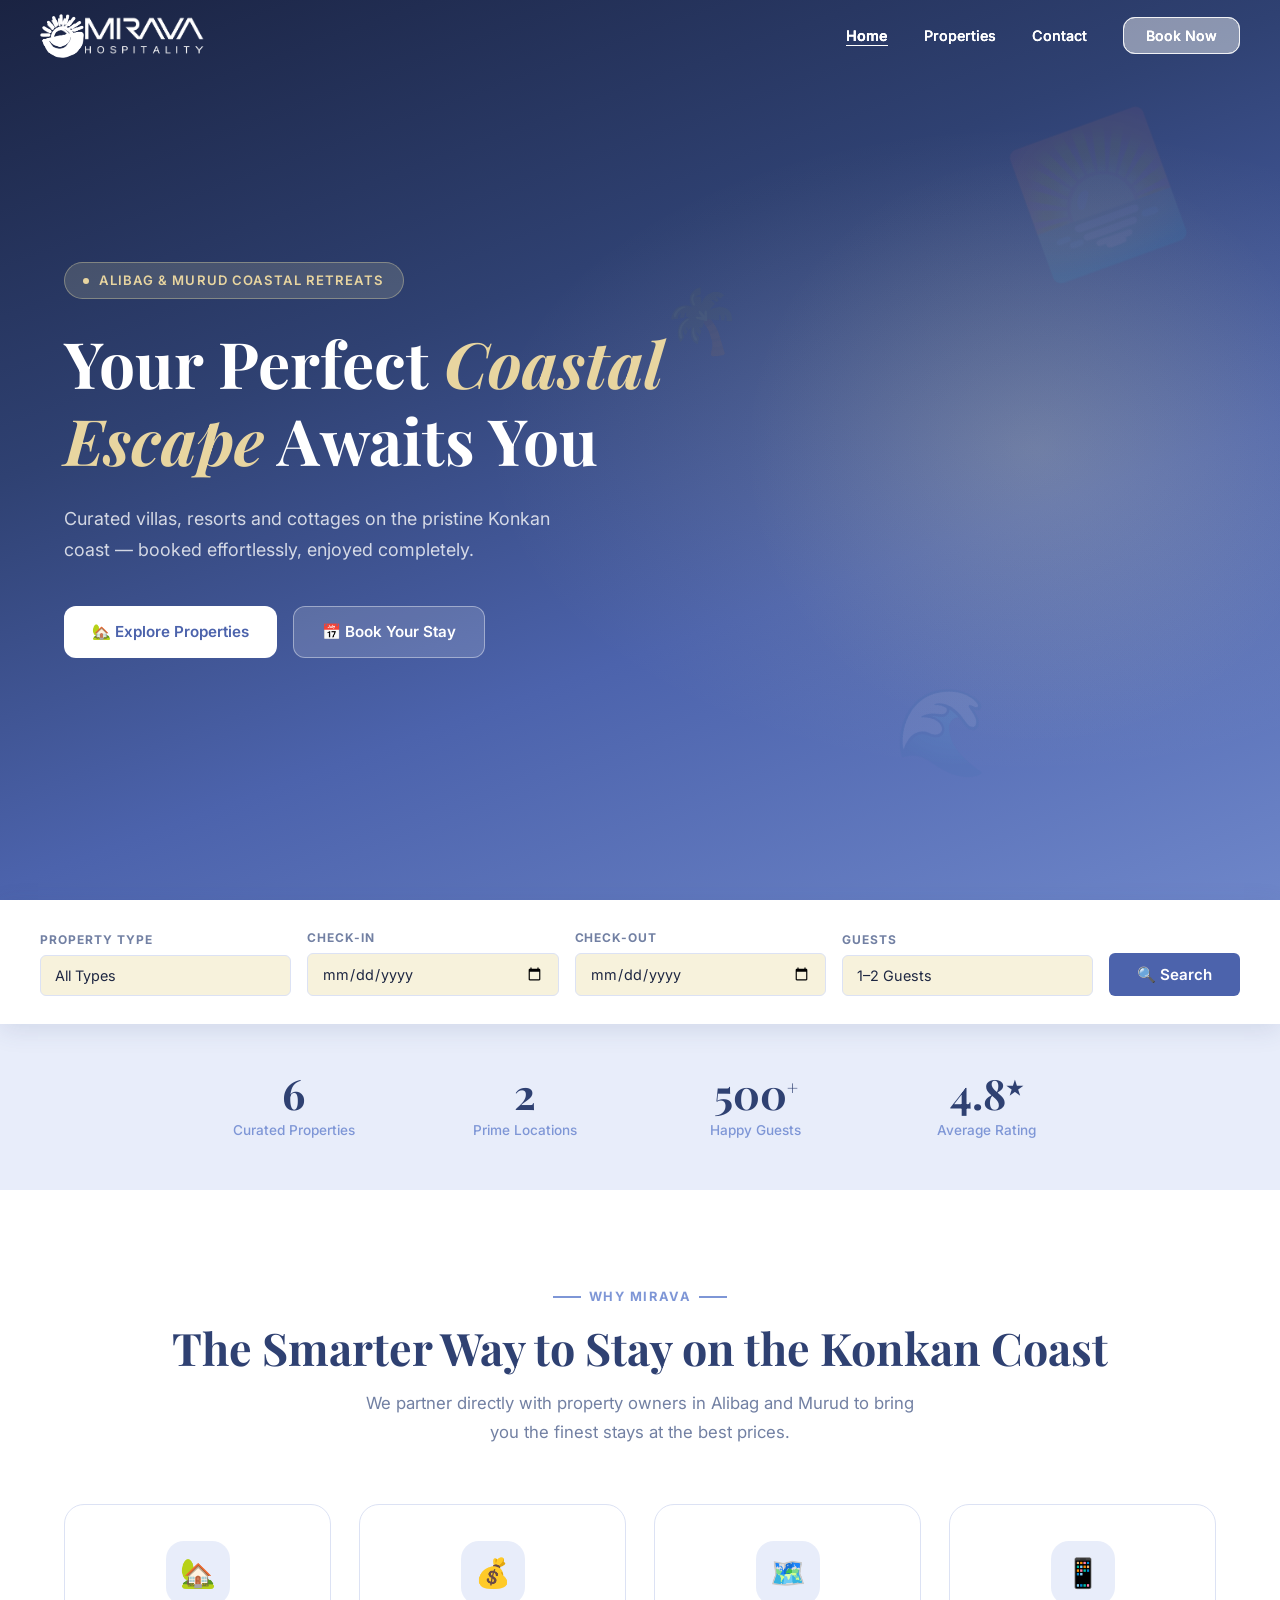
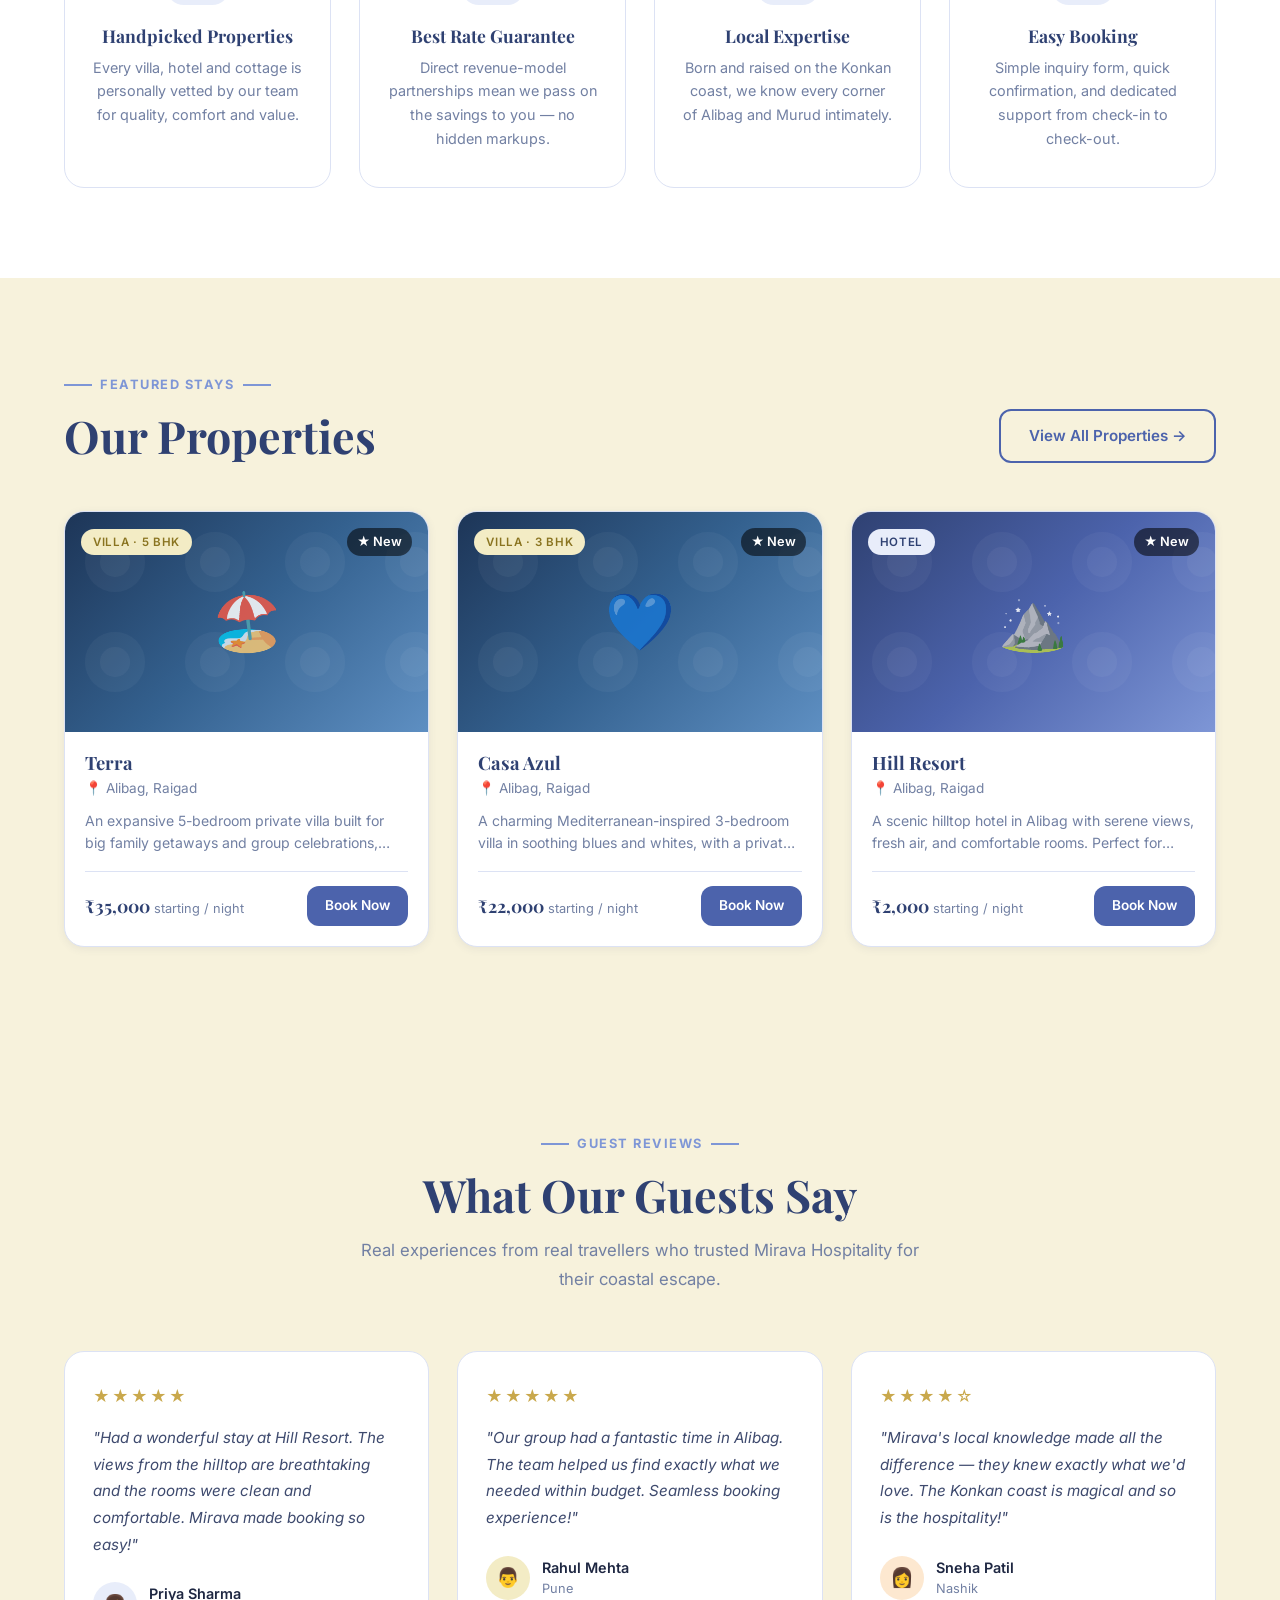
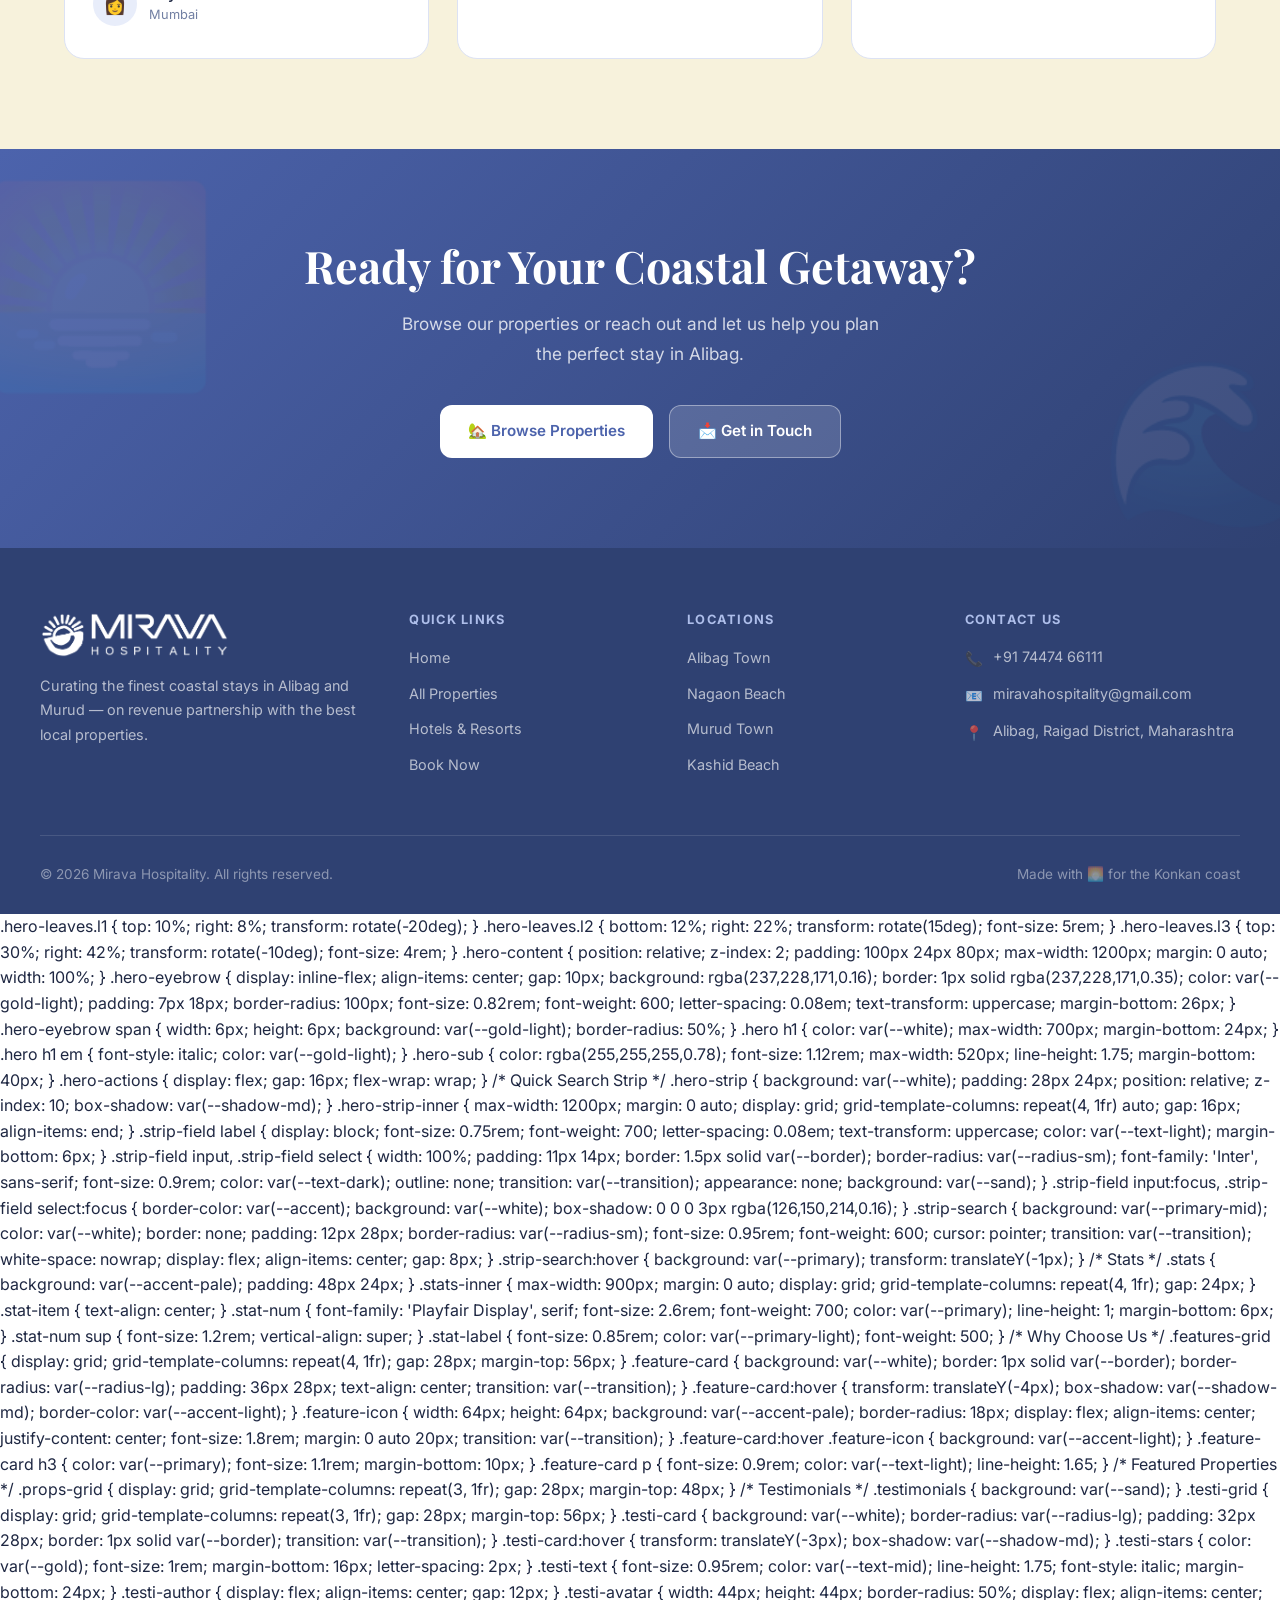
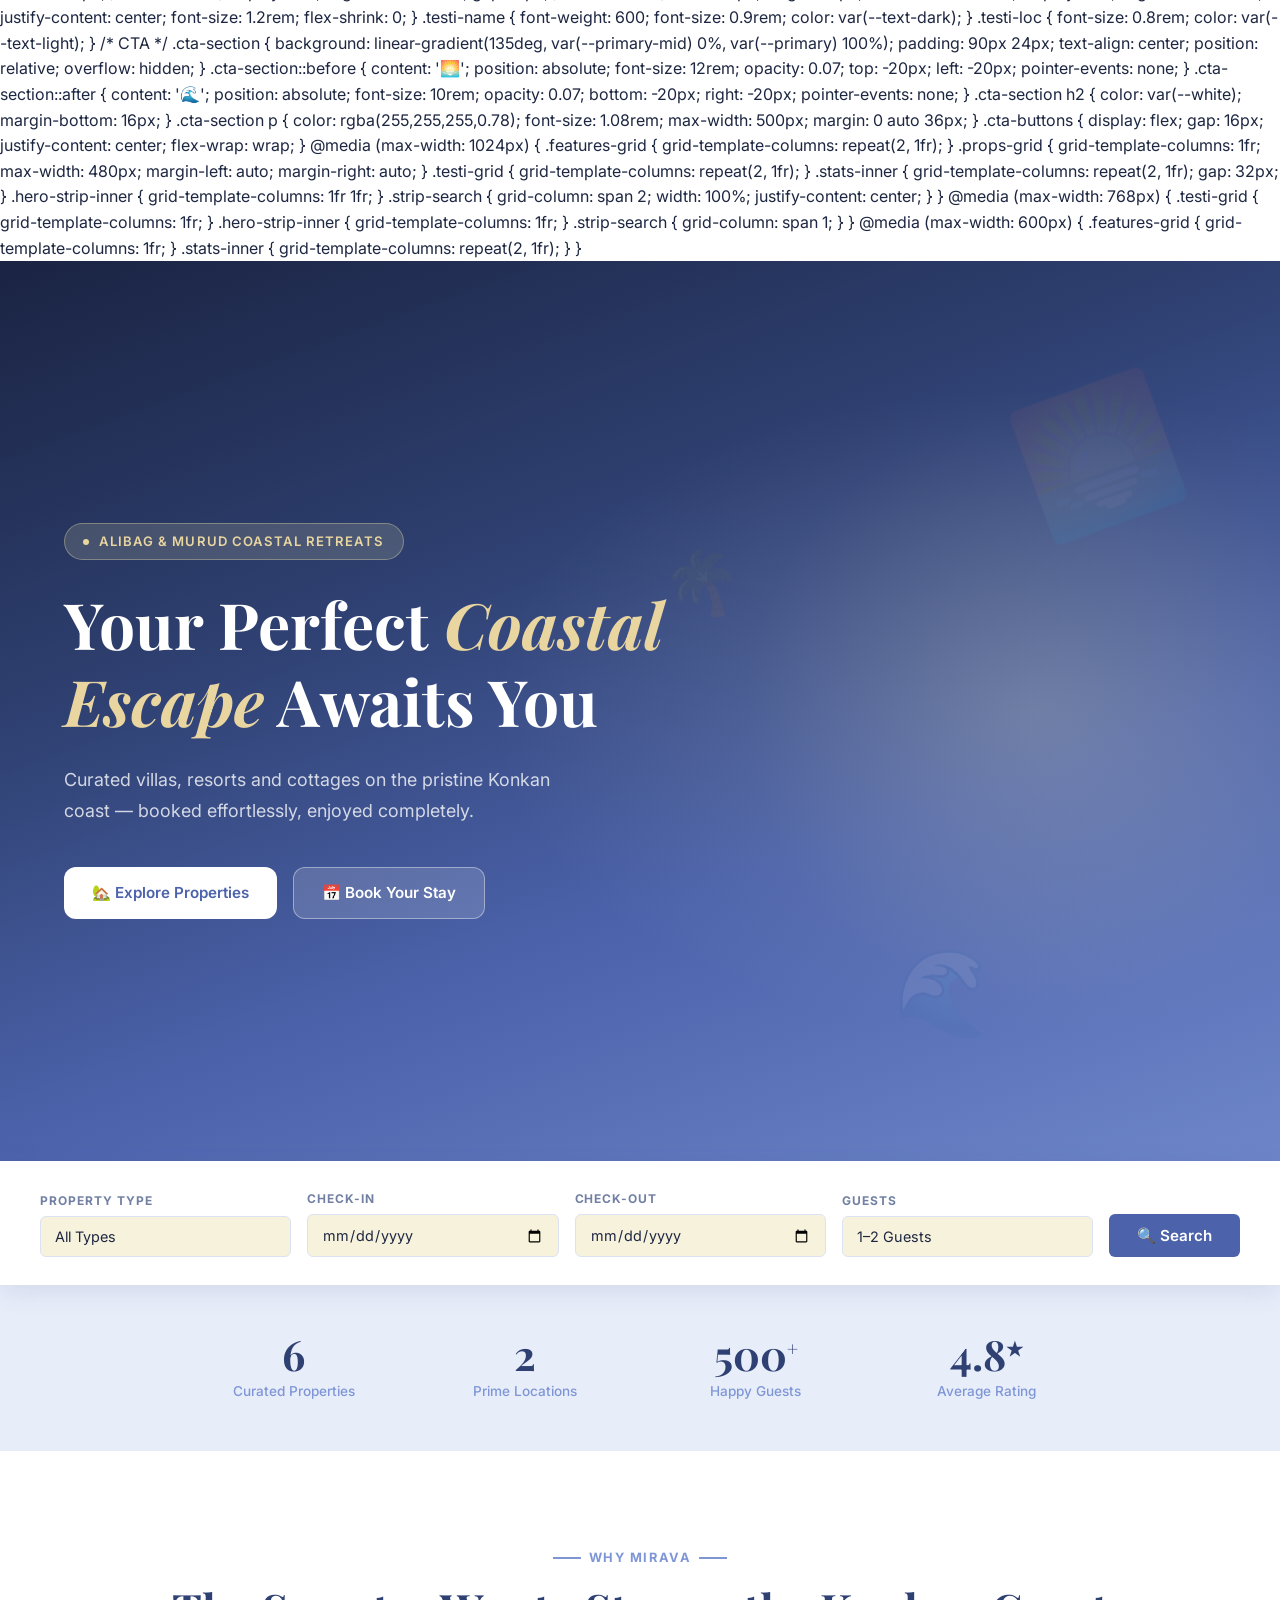
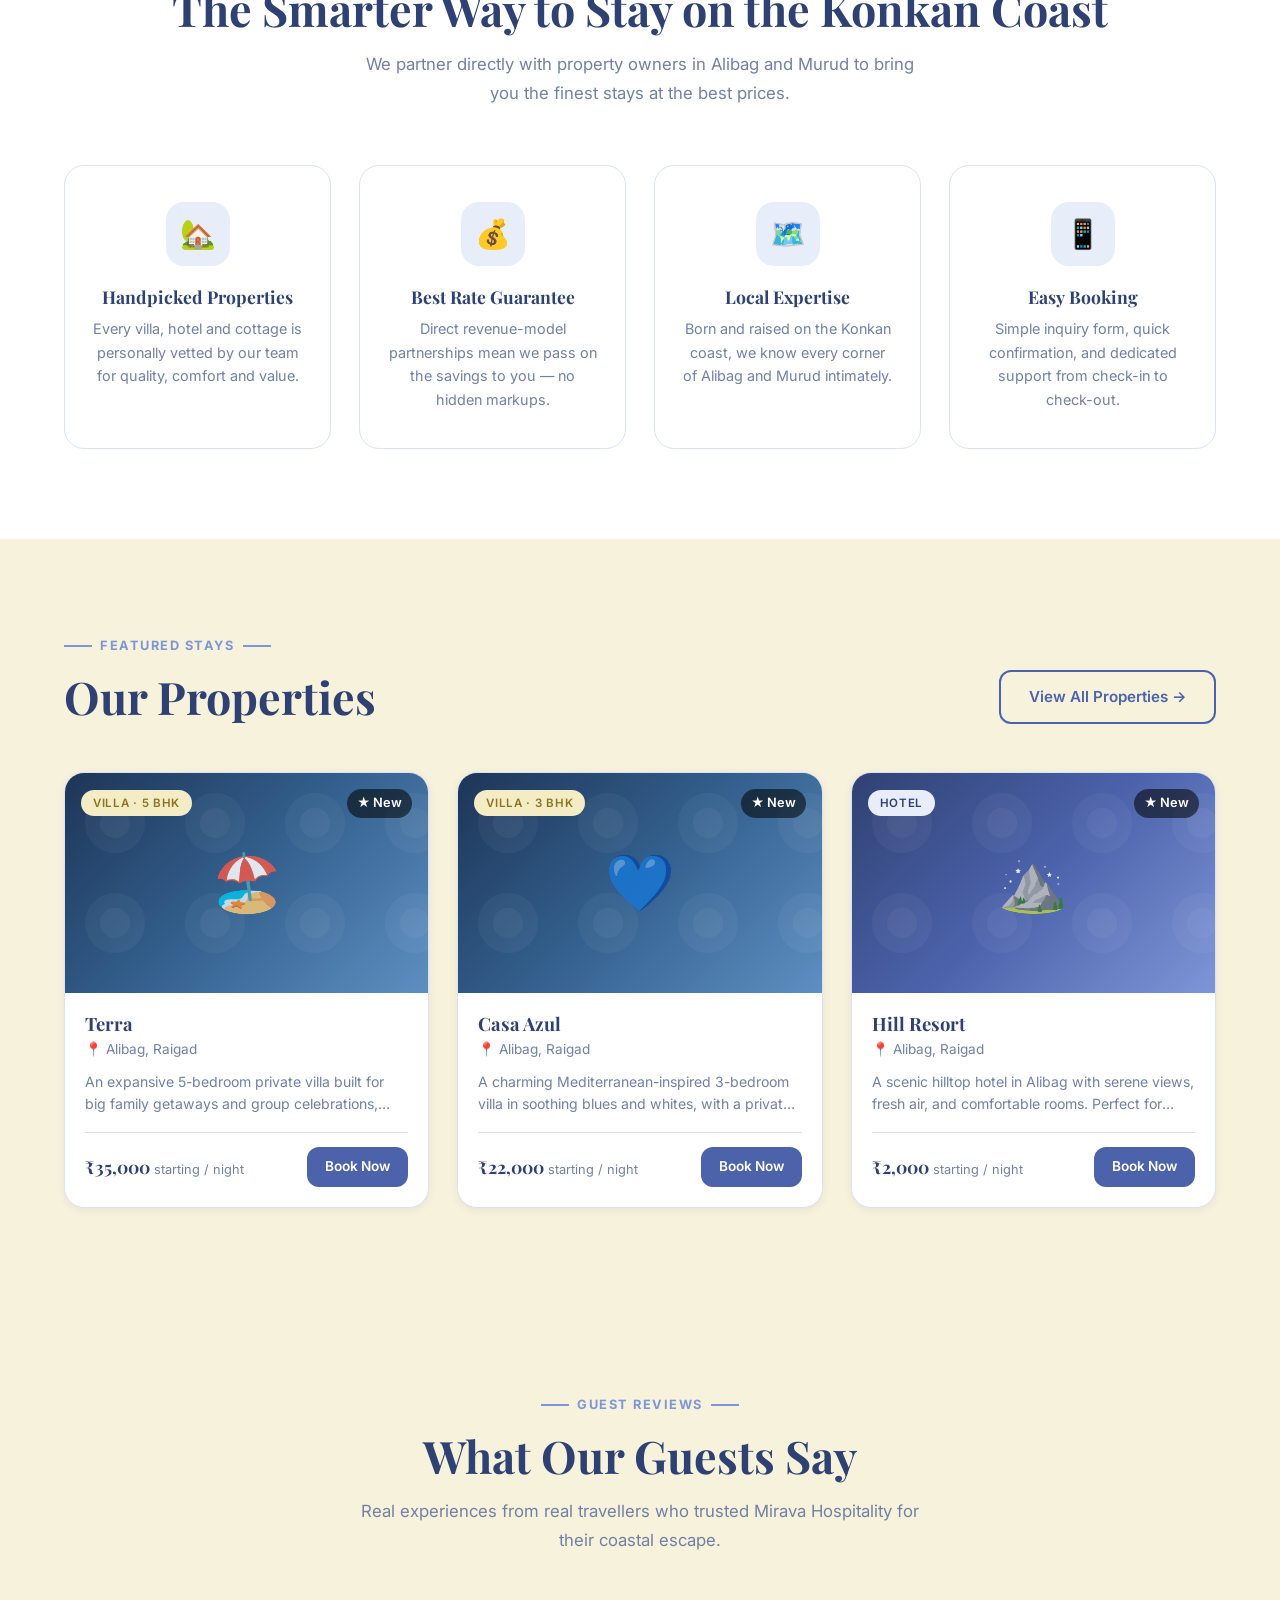
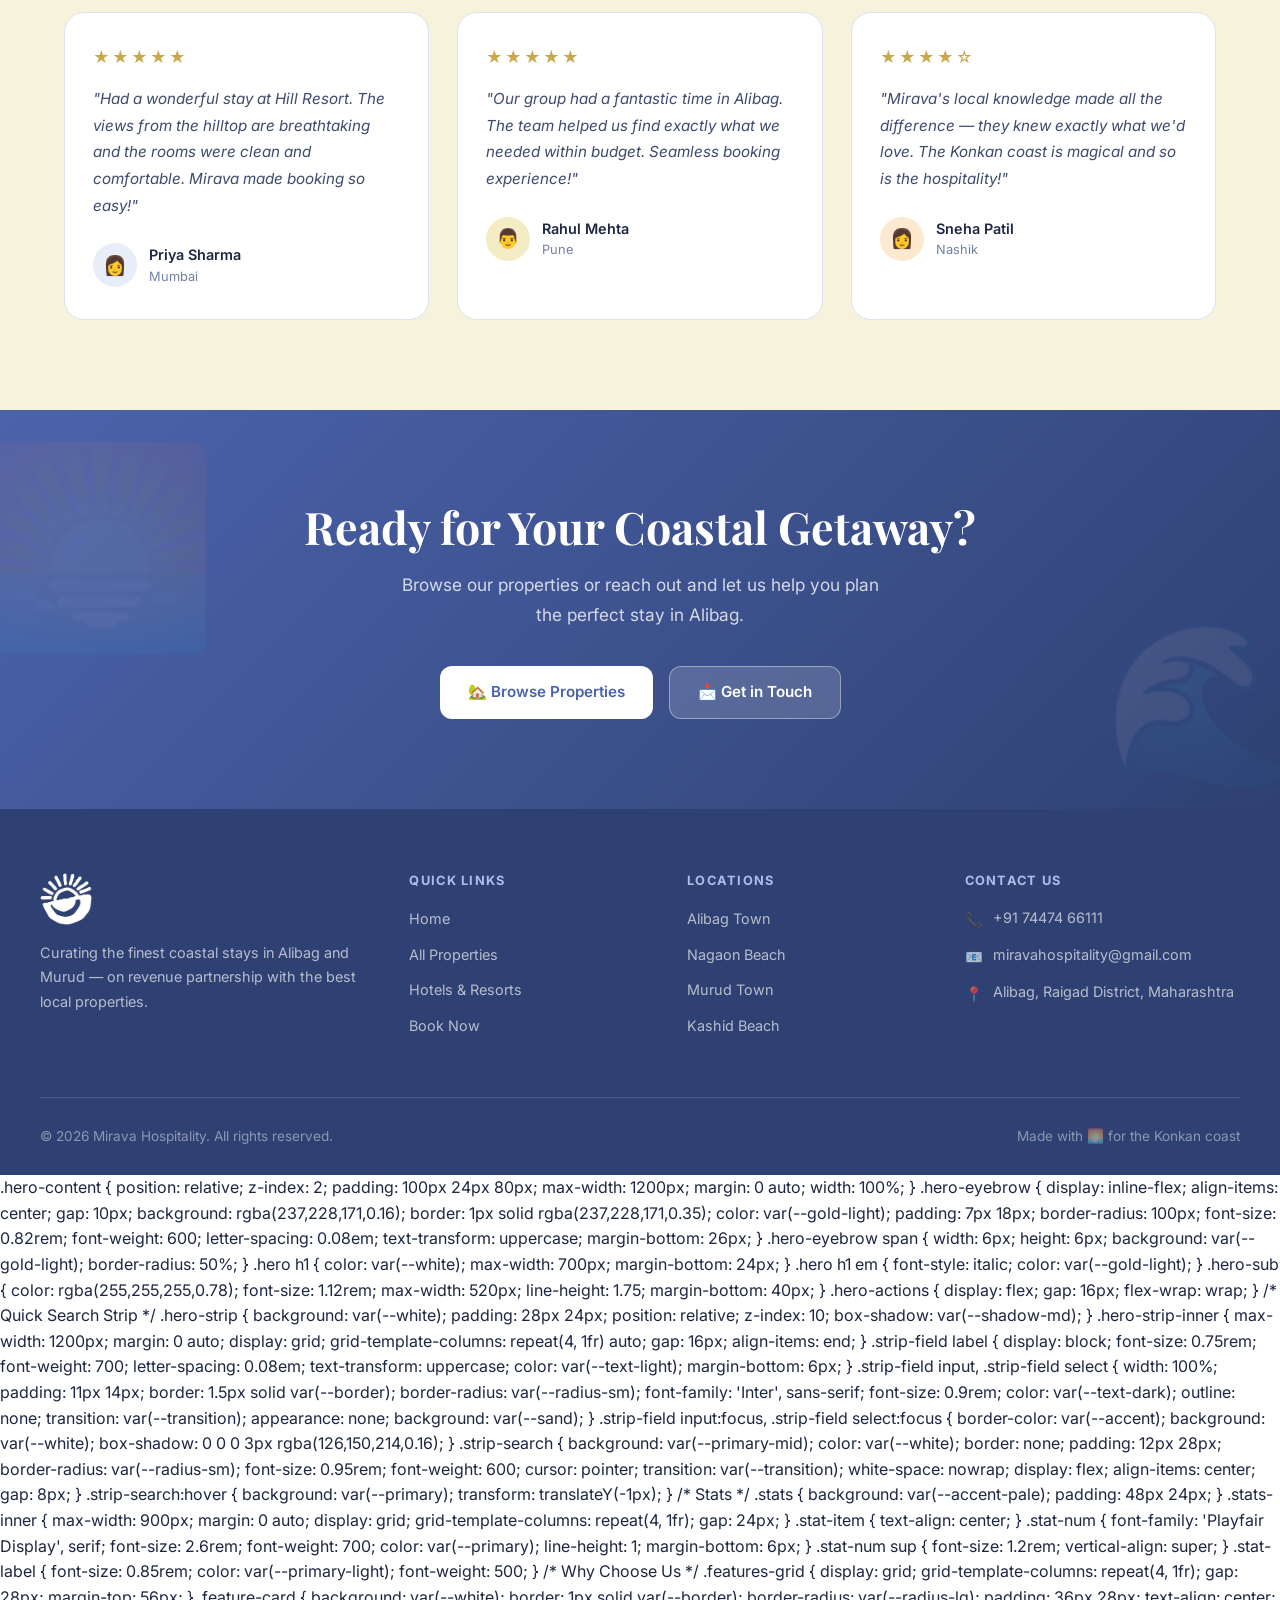
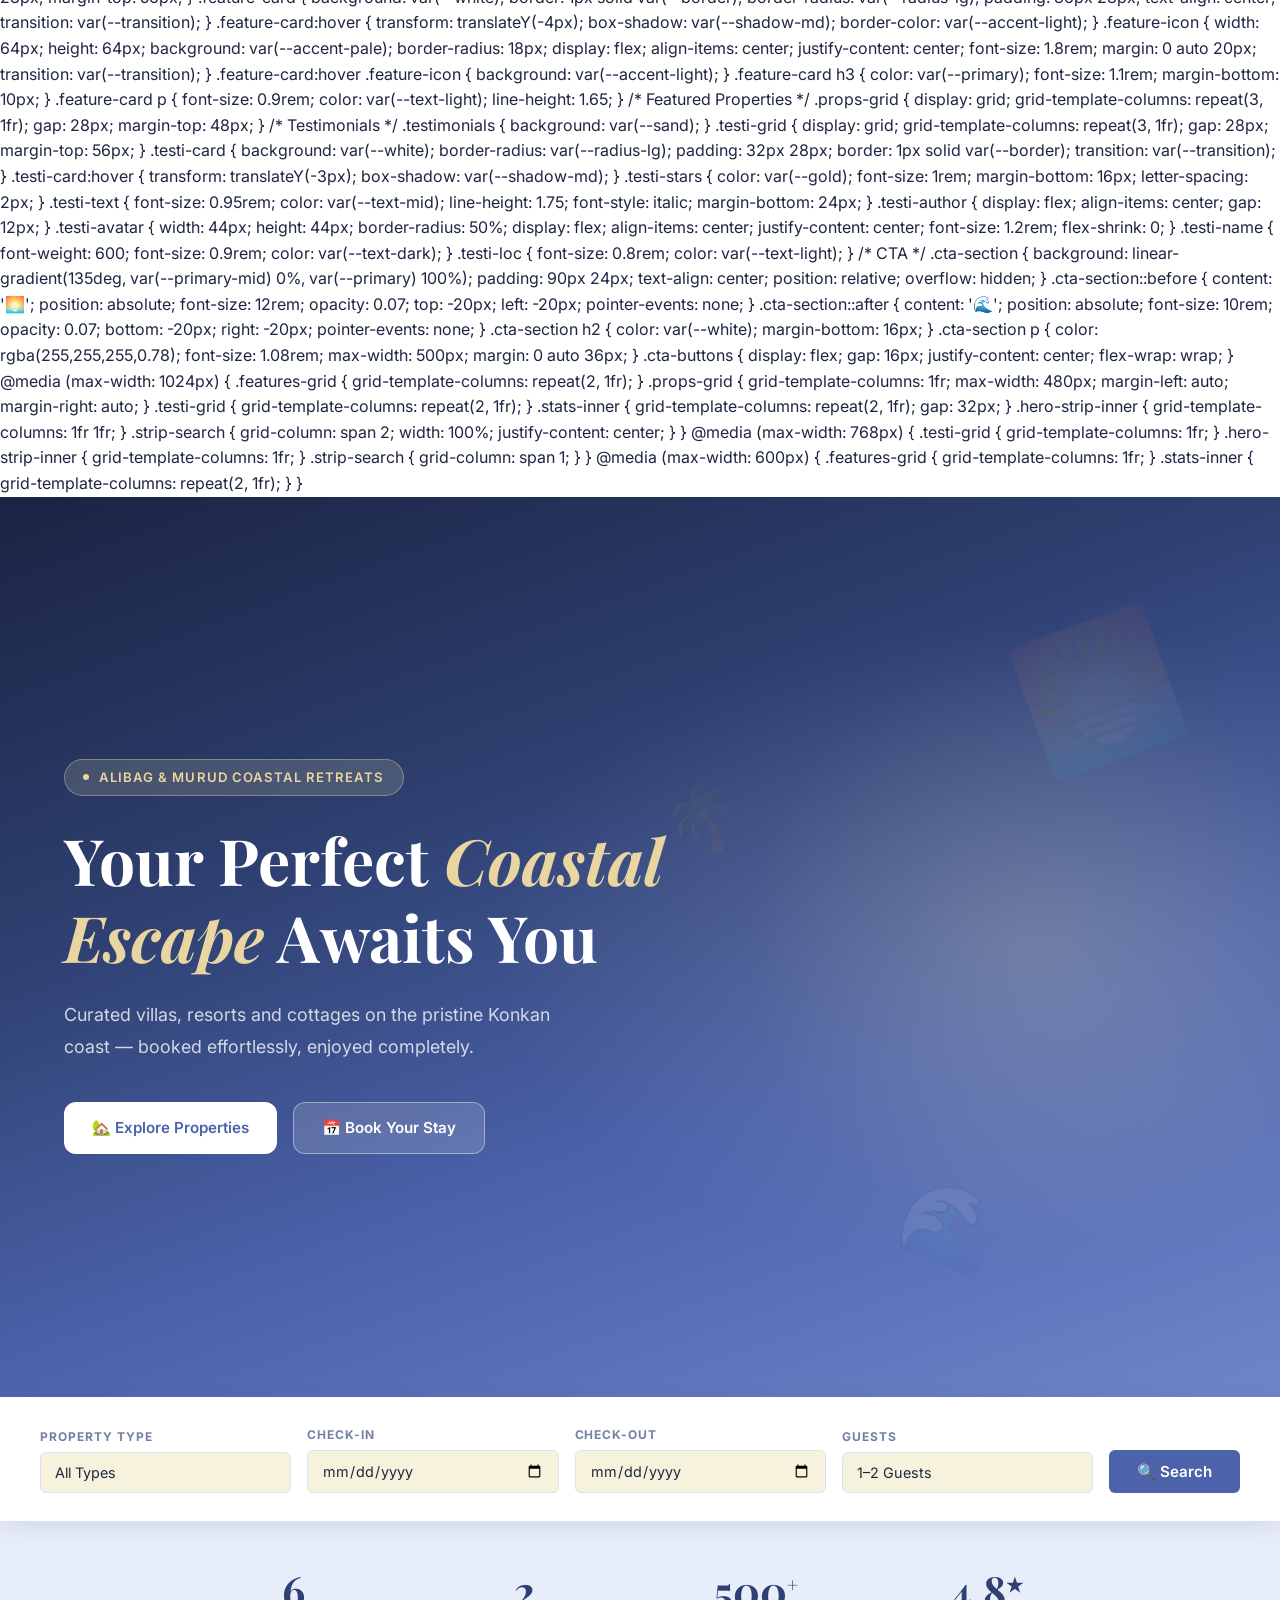
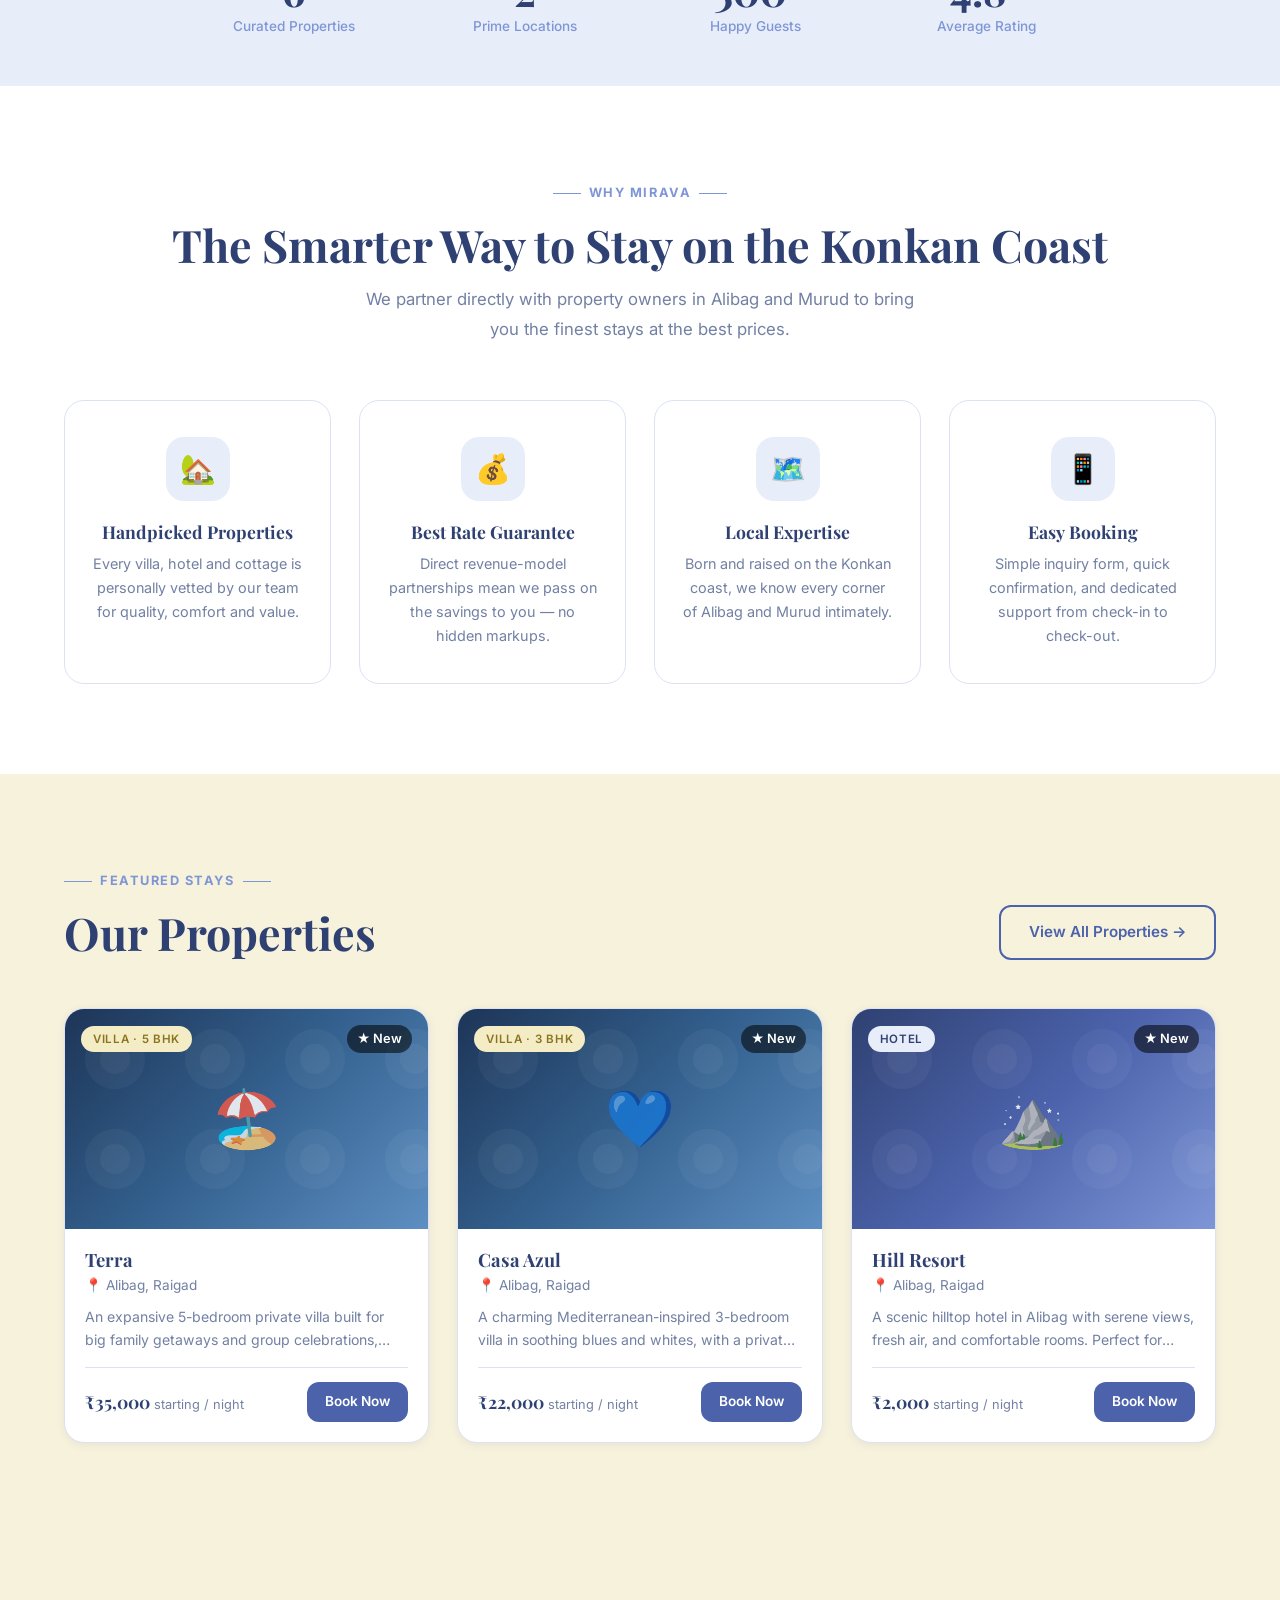
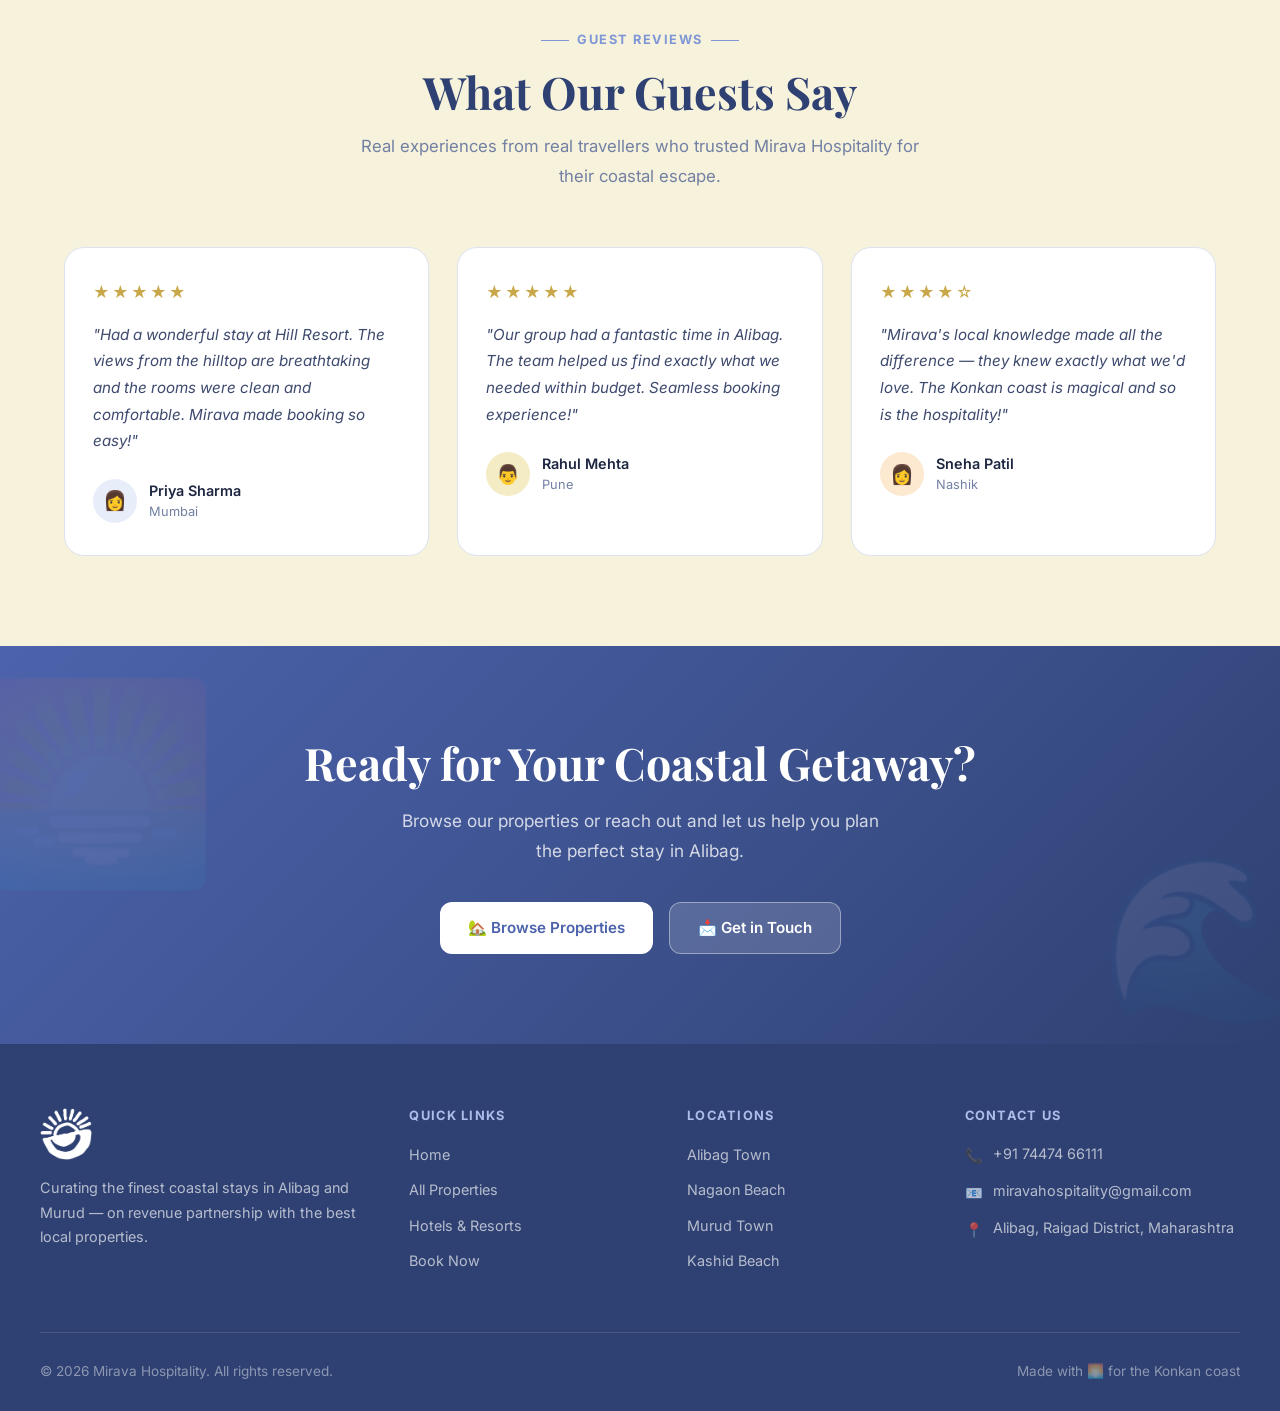
==== commit 55e82089: "Enhance navbar and hero section in index.html" ====
--- a/index.html
+++ b/index.html
@@ -35,6 +35,435 @@
     }
     .hero-leaves { position: absolute; font-size: 8rem; opacity: 0.07; pointer-events: none; }
     .hero-leaves.l1 { top: 10%; right: 8%; transform: rotate(-20deg); }
+    .hero-leaves.l2 { bottom: 12%; right: 22%; transform: rotate(15deg); font-size: 5rem; }
+    .hero-leaves.l3 { top: 30%; right: 42%; transform: rotate(-10deg); font-size: 4rem; }
+
+    .hero-content {
+      position: relative; z-index: 2;
+      padding: 100px 24px 80px;
+      max-width: 1200px; margin: 0 auto; width: 100%;
+    }
+    .hero-eyebrow {
+      display: inline-flex; align-items: center; gap: 10px;
+      background: rgba(237,228,171,0.16);
+      border: 1px solid rgba(237,228,171,0.35);
+      color: var(--gold-light);
+      padding: 7px 18px; border-radius: 100px;
+      font-size: 0.82rem; font-weight: 600;
+      letter-spacing: 0.08em; text-transform: uppercase; margin-bottom: 26px;
+    }
+    .hero-eyebrow span { width: 6px; height: 6px; background: var(--gold-light); border-radius: 50%; }
+    .hero h1 { color: var(--white); max-width: 700px; margin-bottom: 24px; }
+    .hero h1 em { font-style: italic; color: var(--gold-light); }
+    .hero-sub { color: rgba(255,255,255,0.78); font-size: 1.12rem; max-width: 520px; line-height: 1.75; margin-bottom: 40px; }
+    .hero-actions { display: flex; gap: 16px; flex-wrap: wrap; }
+
+    /* Quick Search Strip */
+    .hero-strip { background: var(--white); padding: 28px 24px; position: relative; z-index: 10; box-shadow: var(--shadow-md); }
+    .hero-strip-inner { max-width: 1200px; margin: 0 auto; display: grid; grid-template-columns: repeat(4, 1fr) auto; gap: 16px; align-items: end; }
+    .strip-field label { display: block; font-size: 0.75rem; font-weight: 700; letter-spacing: 0.08em; text-transform: uppercase; color: var(--text-light); margin-bottom: 6px; }
+    .strip-field input, .strip-field select { width: 100%; padding: 11px 14px; border: 1.5px solid var(--border); border-radius: var(--radius-sm); font-family: 'Inter', sans-serif; font-size: 0.9rem; color: var(--text-dark); outline: none; transition: var(--transition); appearance: none; background: var(--sand); }
+    .strip-field input:focus, .strip-field select:focus { border-color: var(--accent); background: var(--white); box-shadow: 0 0 0 3px rgba(126,150,214,0.16); }
+    .strip-search { background: var(--primary-mid); color: var(--white); border: none; padding: 12px 28px; border-radius: var(--radius-sm); font-size: 0.95rem; font-weight: 600; cursor: pointer; transition: var(--transition); white-space: nowrap; display: flex; align-items: center; gap: 8px; }
+    .strip-search:hover { background: var(--primary); transform: translateY(-1px); }
+
+    /* Stats */
+    .stats { background: var(--accent-pale); padding: 48px 24px; }
+    .stats-inner { max-width: 900px; margin: 0 auto; display: grid; grid-template-columns: repeat(4, 1fr); gap: 24px; }
+    .stat-item { text-align: center; }
+    .stat-num { font-family: 'Playfair Display', serif; font-size: 2.6rem; font-weight: 700; color: var(--primary); line-height: 1; margin-bottom: 6px; }
+    .stat-num sup { font-size: 1.2rem; vertical-align: super; }
+    .stat-label { font-size: 0.85rem; color: var(--primary-light); font-weight: 500; }
+
+    /* Why Choose Us */
+    .features-grid { display: grid; grid-template-columns: repeat(4, 1fr); gap: 28px; margin-top: 56px; }
+    .feature-card { background: var(--white); border: 1px solid var(--border); border-radius: var(--radius-lg); padding: 36px 28px; text-align: center; transition: var(--transition); }
+    .feature-card:hover { transform: translateY(-4px); box-shadow: var(--shadow-md); border-color: var(--accent-light); }
+    .feature-icon { width: 64px; height: 64px; background: var(--accent-pale); border-radius: 18px; display: flex; align-items: center; justify-content: center; font-size: 1.8rem; margin: 0 auto 20px; transition: var(--transition); }
+    .feature-card:hover .feature-icon { background: var(--accent-light); }
+    .feature-card h3 { color: var(--primary); font-size: 1.1rem; margin-bottom: 10px; }
+    .feature-card p  { font-size: 0.9rem; color: var(--text-light); line-height: 1.65; }
+
+    /* Featured Properties */
+    .props-grid { display: grid; grid-template-columns: repeat(3, 1fr); gap: 28px; margin-top: 48px; }
+
+    /* Testimonials */
+    .testimonials { background: var(--sand); }
+    .testi-grid { display: grid; grid-template-columns: repeat(3, 1fr); gap: 28px; margin-top: 56px; }
+    .testi-card { background: var(--white); border-radius: var(--radius-lg); padding: 32px 28px; border: 1px solid var(--border); transition: var(--transition); }
+    .testi-card:hover { transform: translateY(-3px); box-shadow: var(--shadow-md); }
+    .testi-stars { color: var(--gold); font-size: 1rem; margin-bottom: 16px; letter-spacing: 2px; }
+    .testi-text { font-size: 0.95rem; color: var(--text-mid); line-height: 1.75; font-style: italic; margin-bottom: 24px; }
+    .testi-author { display: flex; align-items: center; gap: 12px; }
+    .testi-avatar { width: 44px; height: 44px; border-radius: 50%; display: flex; align-items: center; justify-content: center; font-size: 1.2rem; flex-shrink: 0; }
+    .testi-name { font-weight: 600; font-size: 0.9rem; color: var(--text-dark); }
+    .testi-loc  { font-size: 0.8rem; color: var(--text-light); }
+
+    /* CTA */
+    .cta-section { background: linear-gradient(135deg, var(--primary-mid) 0%, var(--primary) 100%); padding: 90px 24px; text-align: center; position: relative; overflow: hidden; }
+    .cta-section::before { content: '🌅'; position: absolute; font-size: 12rem; opacity: 0.07; top: -20px; left: -20px; pointer-events: none; }
+    .cta-section::after  { content: '🌊'; position: absolute; font-size: 10rem; opacity: 0.07; bottom: -20px; right: -20px; pointer-events: none; }
+    .cta-section h2 { color: var(--white); margin-bottom: 16px; }
+    .cta-section p  { color: rgba(255,255,255,0.78); font-size: 1.08rem; max-width: 500px; margin: 0 auto 36px; }
+    .cta-buttons { display: flex; gap: 16px; justify-content: center; flex-wrap: wrap; }
+
+    @media (max-width: 1024px) {
+      .features-grid { grid-template-columns: repeat(2, 1fr); }
+      .props-grid    { grid-template-columns: 1fr; max-width: 480px; margin-left: auto; margin-right: auto; }
+      .testi-grid    { grid-template-columns: repeat(2, 1fr); }
+      .stats-inner   { grid-template-columns: repeat(2, 1fr); gap: 32px; }
+      .hero-strip-inner { grid-template-columns: 1fr 1fr; }
+      .strip-search  { grid-column: span 2; width: 100%; justify-content: center; }
+    }
+    @media (max-width: 768px) {
+      .testi-grid { grid-template-columns: 1fr; }
+      .hero-strip-inner { grid-template-columns: 1fr; }
+      .strip-search { grid-column: span 1; }
+    }
+    @media (max-width: 600px) {
+      .features-grid { grid-template-columns: 1fr; }
+      .stats-inner   { grid-template-columns: repeat(2, 1fr); }
+    }
+  </style>
+</head>
+<body>
+
+  <!-- NAVBAR -->
+  <nav class="navbar transparent" id="navbar">
+    <div class="navbar-inner">
+      <a href="index.html" class="logo">
+        <img src="IMG_0647.png" alt="Mirava Hospitality" class="logo-img" id="navLogo" />
+      </a>
+      <ul class="nav-links">
+        <li><a href="index.html" class="active">Home</a></li>
+        <li><a href="properties.html">Properties</a></li>
+        <li><a href="contact.html">Contact</a></li>
+        <li><a href="contact.html" class="nav-cta">Book Now</a></li>
+      </ul>
+      <div class="hamburger" id="hamburger" onclick="toggleMenu()">
+        <span></span><span></span><span></span>
+      </div>
+    </div>
+    <div class="mobile-menu" id="mobileMenu">
+      <a href="index.html" class="active">Home</a>
+      <a href="properties.html">Properties</a>
+      <a href="contact.html">Contact</a>
+      <a href="contact.html" class="mobile-cta">📅 Book Now</a>
+    </div>
+  </nav>
+
+  <!-- HERO -->
+  <section class="hero">
+    <div class="hero-deco"></div>
+    <div class="hero-leaves l1">🌅</div>
+    <div class="hero-leaves l2">🌊</div>
+    <div class="hero-leaves l3">🌴</div>
+    <div class="hero-content">
+      <div class="hero-eyebrow"><span></span> Alibag &amp; Murud Coastal Retreats</div>
+      <h1>Your Perfect <em>Coastal Escape</em> Awaits You</h1>
+      <p class="hero-sub">Curated villas, resorts and cottages on the pristine Konkan coast — booked effortlessly, enjoyed completely.</p>
+      <div class="hero-actions">
+        <a href="properties.html" class="btn btn-white">🏡 Explore Properties</a>
+        <a href="contact.html" class="btn" style="background:rgba(255,255,255,0.15);color:#fff;border:1.5px solid rgba(255,255,255,0.4);">📅 Book Your Stay</a>
+      </div>
+    </div>
+  </section>
+
+  <!-- QUICK SEARCH STRIP -->
+  <div class="hero-strip">
+    <div class="hero-strip-inner">
+      <div class="strip-field">
+        <label>Property Type</label>
+        <select>
+          <option value="">All Types</option>
+          <option>Hotel / Resort</option>
+          <option>Villa</option>
+          <option>Cottage</option>
+        </select>
+      </div>
+      <div class="strip-field">
+        <label>Check-In</label>
+        <input type="date" id="strip-checkin" />
+      </div>
+      <div class="strip-field">
+        <label>Check-Out</label>
+        <input type="date" id="strip-checkout" />
+      </div>
+      <div class="strip-field">
+        <label>Guests</label>
+        <select>
+          <option>1–2 Guests</option>
+          <option>3–4 Guests</option>
+          <option>5–8 Guests</option>
+          <option>9+ Guests</option>
+        </select>
+      </div>
+      <button class="strip-search" onclick="window.location.href='contact.html'">🔍 Search</button>
+    </div>
+  </div>
+
+  <!-- STATS -->
+  <div class="stats">
+    <div class="stats-inner">
+      <div class="stat-item">
+        <div class="stat-num">6</div>
+        <div class="stat-label">Curated Properties</div>
+      </div>
+      <div class="stat-item">
+        <div class="stat-num">2</div>
+        <div class="stat-label">Prime Locations</div>
+      </div>
+      <div class="stat-item">
+        <div class="stat-num">500<sup>+</sup></div>
+        <div class="stat-label">Happy Guests</div>
+      </div>
+      <div class="stat-item">
+        <div class="stat-num">4.8<sup>★</sup></div>
+        <div class="stat-label">Average Rating</div>
+      </div>
+    </div>
+  </div>
+
+  <!-- WHY CHOOSE US -->
+  <section class="section" style="background: var(--white);">
+    <div class="container">
+      <div class="text-center">
+        <div class="section-label">Why Mirava</div>
+        <h2 class="section-title">The Smarter Way to Stay on the Konkan Coast</h2>
+        <p class="section-sub center">We partner directly with property owners in Alibag and Murud to bring you the finest stays at the best prices.</p>
+      </div>
+      <div class="features-grid">
+        <div class="feature-card">
+          <div class="feature-icon">🏡</div>
+          <h3>Handpicked Properties</h3>
+          <p>Every villa, hotel and cottage is personally vetted by our team for quality, comfort and value.</p>
+        </div>
+        <div class="feature-card">
+          <div class="feature-icon">💰</div>
+          <h3>Best Rate Guarantee</h3>
+          <p>Direct revenue-model partnerships mean we pass on the savings to you — no hidden markups.</p>
+        </div>
+        <div class="feature-card">
+          <div class="feature-icon">🗺️</div>
+          <h3>Local Expertise</h3>
+          <p>Born and raised on the Konkan coast, we know every corner of Alibag and Murud intimately.</p>
+        </div>
+        <div class="feature-card">
+          <div class="feature-icon">📱</div>
+          <h3>Easy Booking</h3>
+          <p>Simple inquiry form, quick confirmation, and dedicated support from check-in to check-out.</p>
+        </div>
+      </div>
+    </div>
+  </section>
+
+  <!-- FEATURED PROPERTIES -->
+  <section class="section" style="background: var(--sand);">
+    <div class="container">
+      <div style="display:flex; align-items:flex-end; justify-content:space-between; flex-wrap:wrap; gap:20px; margin-bottom:0;">
+        <div>
+          <div class="section-label">Featured Stays</div>
+          <h2 class="section-title" style="margin-bottom:0;">Our Properties</h2>
+        </div>
+        <a href="properties.html" class="btn btn-outline">View All Properties →</a>
+      </div>
+      <div class="props-grid">
+
+        <!-- Terra -->
+        <div class="property-card">
+          <div class="property-card-img">
+            <div class="img-bg img-bg-villa">
+              <div class="img-inner"><span class="img-icon">🏖️</span></div>
+            </div>
+            <div class="badge-overlay"><span class="badge badge-villa">Villa · 5 BHK</span></div>
+            <div class="rating-overlay">★ New</div>
+          </div>
+          <div class="property-card-body">
+            <h3>Terra</h3>
+            <div class="location">📍 Alibag, Raigad</div>
+            <p>An expansive 5-bedroom private villa built for big family getaways and group celebrations, with a private pool and lush lawns.</p>
+            <div class="property-card-footer">
+              <div class="price">₹35,000 <span>starting / night</span></div>
+              <a href="contact.html?property=terra" class="btn btn-primary" style="padding:9px 18px; font-size:0.85rem;">Book Now</a>
+            </div>
+          </div>
+        </div>
+
+        <!-- Casa Azul -->
+        <div class="property-card">
+          <div class="property-card-img">
+            <div class="img-bg img-bg-villa">
+              <div class="img-inner"><span class="img-icon">💙</span></div>
+            </div>
+            <div class="badge-overlay"><span class="badge badge-villa">Villa · 3 BHK</span></div>
+            <div class="rating-overlay">★ New</div>
+          </div>
+          <div class="property-card-body">
+            <h3>Casa Azul</h3>
+            <div class="location">📍 Alibag, Raigad</div>
+            <p>A charming Mediterranean-inspired 3-bedroom villa in soothing blues and whites, with a private pool and alfresco dining deck.</p>
+            <div class="property-card-footer">
+              <div class="price">₹22,000 <span>starting / night</span></div>
+              <a href="contact.html?property=casa-azul" class="btn btn-primary" style="padding:9px 18px; font-size:0.85rem;">Book Now</a>
+            </div>
+          </div>
+        </div>
+
+        <!-- Hill Resort -->
+        <div class="property-card">
+          <div class="property-card-img">
+            <div class="img-bg img-bg-hotel">
+              <div class="img-inner"><span class="img-icon">⛰️</span></div>
+            </div>
+            <div class="badge-overlay"><span class="badge badge-hotel">Hotel</span></div>
+            <div class="rating-overlay">★ New</div>
+          </div>
+          <div class="property-card-body">
+            <h3>Hill Resort</h3>
+            <div class="location">📍 Alibag, Raigad</div>
+            <p>A scenic hilltop hotel in Alibag with serene views, fresh air, and comfortable rooms. Perfect for families and peaceful weekend escapes.</p>
+            <div class="property-card-footer">
+              <div class="price">₹2,000 <span>starting / night</span></div>
+              <a href="contact.html?property=hill-resort" class="btn btn-primary" style="padding:9px 18px; font-size:0.85rem;">Book Now</a>
+            </div>
+          </div>
+        </div>
+
+      </div>
+    </div>
+  </section>
+
+  <!-- TESTIMONIALS -->
+  <section class="section testimonials">
+    <div class="container">
+      <div class="text-center">
+        <div class="section-label">Guest Reviews</div>
+        <h2 class="section-title">What Our Guests Say</h2>
+        <p class="section-sub center">Real experiences from real travellers who trusted Mirava Hospitality for their coastal escape.</p>
+      </div>
+      <div class="testi-grid">
+        <div class="testi-card">
+          <div class="testi-stars">★★★★★</div>
+          <p class="testi-text">"Had a wonderful stay at Hill Resort. The views from the hilltop are breathtaking and the rooms were clean and comfortable. Mirava made booking so easy!"</p>
+          <div class="testi-author">
+            <div class="testi-avatar" style="background: var(--accent-pale);">👩</div>
+            <div>
+              <div class="testi-name">Priya Sharma</div>
+              <div class="testi-loc">Mumbai</div>
+            </div>
+          </div>
+        </div>
+        <div class="testi-card">
+          <div class="testi-stars">★★★★★</div>
+          <p class="testi-text">"Our group had a fantastic time in Alibag. The team helped us find exactly what we needed within budget. Seamless booking experience!"</p>
+          <div class="testi-author">
+            <div class="testi-avatar" style="background: #F3ECC5;">👨</div>
+            <div>
+              <div class="testi-name">Rahul Mehta</div>
+              <div class="testi-loc">Pune</div>
+            </div>
+          </div>
+        </div>
+        <div class="testi-card">
+          <div class="testi-stars">★★★★☆</div>
+          <p class="testi-text">"Mirava's local knowledge made all the difference — they knew exactly what we'd love. The Konkan coast is magical and so is the hospitality!"</p>
+          <div class="testi-author">
+            <div class="testi-avatar" style="background: #FDE8D0;">👩</div>
+            <div>
+              <div class="testi-name">Sneha Patil</div>
+              <div class="testi-loc">Nashik</div>
+            </div>
+          </div>
+        </div>
+      </div>
+    </div>
+  </section>
+
+  <!-- CTA -->
+  <section class="cta-section">
+    <div style="position:relative;z-index:2;">
+      <h2>Ready for Your Coastal Getaway?</h2>
+      <p>Browse our properties or reach out and let us help you plan the perfect stay in Alibag.</p>
+      <div class="cta-buttons">
+        <a href="properties.html" class="btn btn-white">🏡 Browse Properties</a>
+        <a href="contact.html" class="btn" style="background:rgba(255,255,255,0.15);color:#fff;border:1.5px solid rgba(255,255,255,0.4);">📩 Get in Touch</a>
+      </div>
+    </div>
+  </section>
+
+  <!-- FOOTER -->
+  <footer>
+    <div class="footer-grid">
+      <div class="footer-brand">
+        <div class="logo">
+          <img src="IMG_0647.png" alt="Mirava Hospitality" class="logo-img logo-img-footer" />
+        </div>
+        <p style="margin-top:16px;">Curating the finest coastal stays in Alibag and Murud — on revenue partnership with the best local properties.</p>
+      </div>
+      <div class="footer-col">
+        <h4>Quick Links</h4>
+        <ul>
+          <li><a href="index.html">Home</a></li>
+          <li><a href="properties.html">All Properties</a></li>
+          <li><a href="properties.html?type=hotel">Hotels &amp; Resorts</a></li>
+          <li><a href="contact.html">Book Now</a></li>
+        </ul>
+      </div>
+      <div class="footer-col">
+        <h4>Locations</h4>
+        <ul>
+          <li><a href="#">Alibag Town</a></li>
+          <li><a href="#">Nagaon Beach</a></li>
+          <li><a href="#">Murud Town</a></li>
+          <li><a href="#">Kashid Beach</a></li>
+        </ul>
+      </div>
+      <div class="footer-col">
+        <h4>Contact Us</h4>
+        <div class="contact-item"><span>📞</span><span>+91 74474 66111</span></div>
+        <div class="contact-item"><span>📧</span><span>miravahospitality@gmail.com</span></div>
+        <div class="contact-item"><span>📍</span><span>Alibag, Raigad District, Maharashtra</span></div>
+      </div>
+    </div>
+    <div class="footer-bottom">
+      <span>© 2026 Mirava Hospitality. All rights reserved.</span>
+      <span>Made with 🌅 for the Konkan coast</span>
+    </div>
+  </footer>
+
+  <script>
+    const navbar = document.getElementById('navbar');
+    const navLogo = document.getElementById('navLogo');
+    window.addEventListener('scroll', () => {
+      if (window.scrollY > 80) {
+        navbar.classList.remove('transparent'); navbar.classList.add('scrolled');
+        navLogo.src = 'IMG_0646.png';
+      } else {
+        navbar.classList.remove('scrolled'); navbar.classList.add('transparent');
+        navLogo.src = 'IMG_0647.png';
+      }
+    });
+    function toggleMenu() { document.getElementById('mobileMenu').classList.toggle('open'); }
+    const today = new Date().toISOString().split('T')[0];
+    document.getElementById('strip-checkin').min  = today;
+    document.getElementById('strip-checkout').min = today;
+    document.getElementById('strip-checkin').addEventListener('change', function() {
+      document.getElementById('strip-checkout').min = this.value;
+    });
+    const statNums = document.querySelectorAll('.stat-num');
+    const observer = new IntersectionObserver((entries) => {
+      entries.forEach(entry => {
+        if (entry.isIntersecting) { entry.target.style.opacity = '1'; entry.target.style.transform = 'translateY(0)'; }
+      });
+    }, { threshold: 0.3 });
+    statNums.forEach(el => {
+      el.style.opacity = '0'; el.style.transform = 'translateY(20px)';
+      el.style.transition = 'opacity 0.6s ease, transform 0.6s ease';
+      observer.observe(el);
+    });
+  </script>
+</body>
+</html>    .hero-leaves.l1 { top: 10%; right: 8%; transform: rotate(-20deg); }
     .hero-leaves.l2 { bottom: 12%; right: 22%; transform: rotate(15deg); font-size: 5rem; }
     .hero-leaves.l3 { top: 30%; right: 42%; transform: rotate(-10deg); font-size: 4rem; }
 
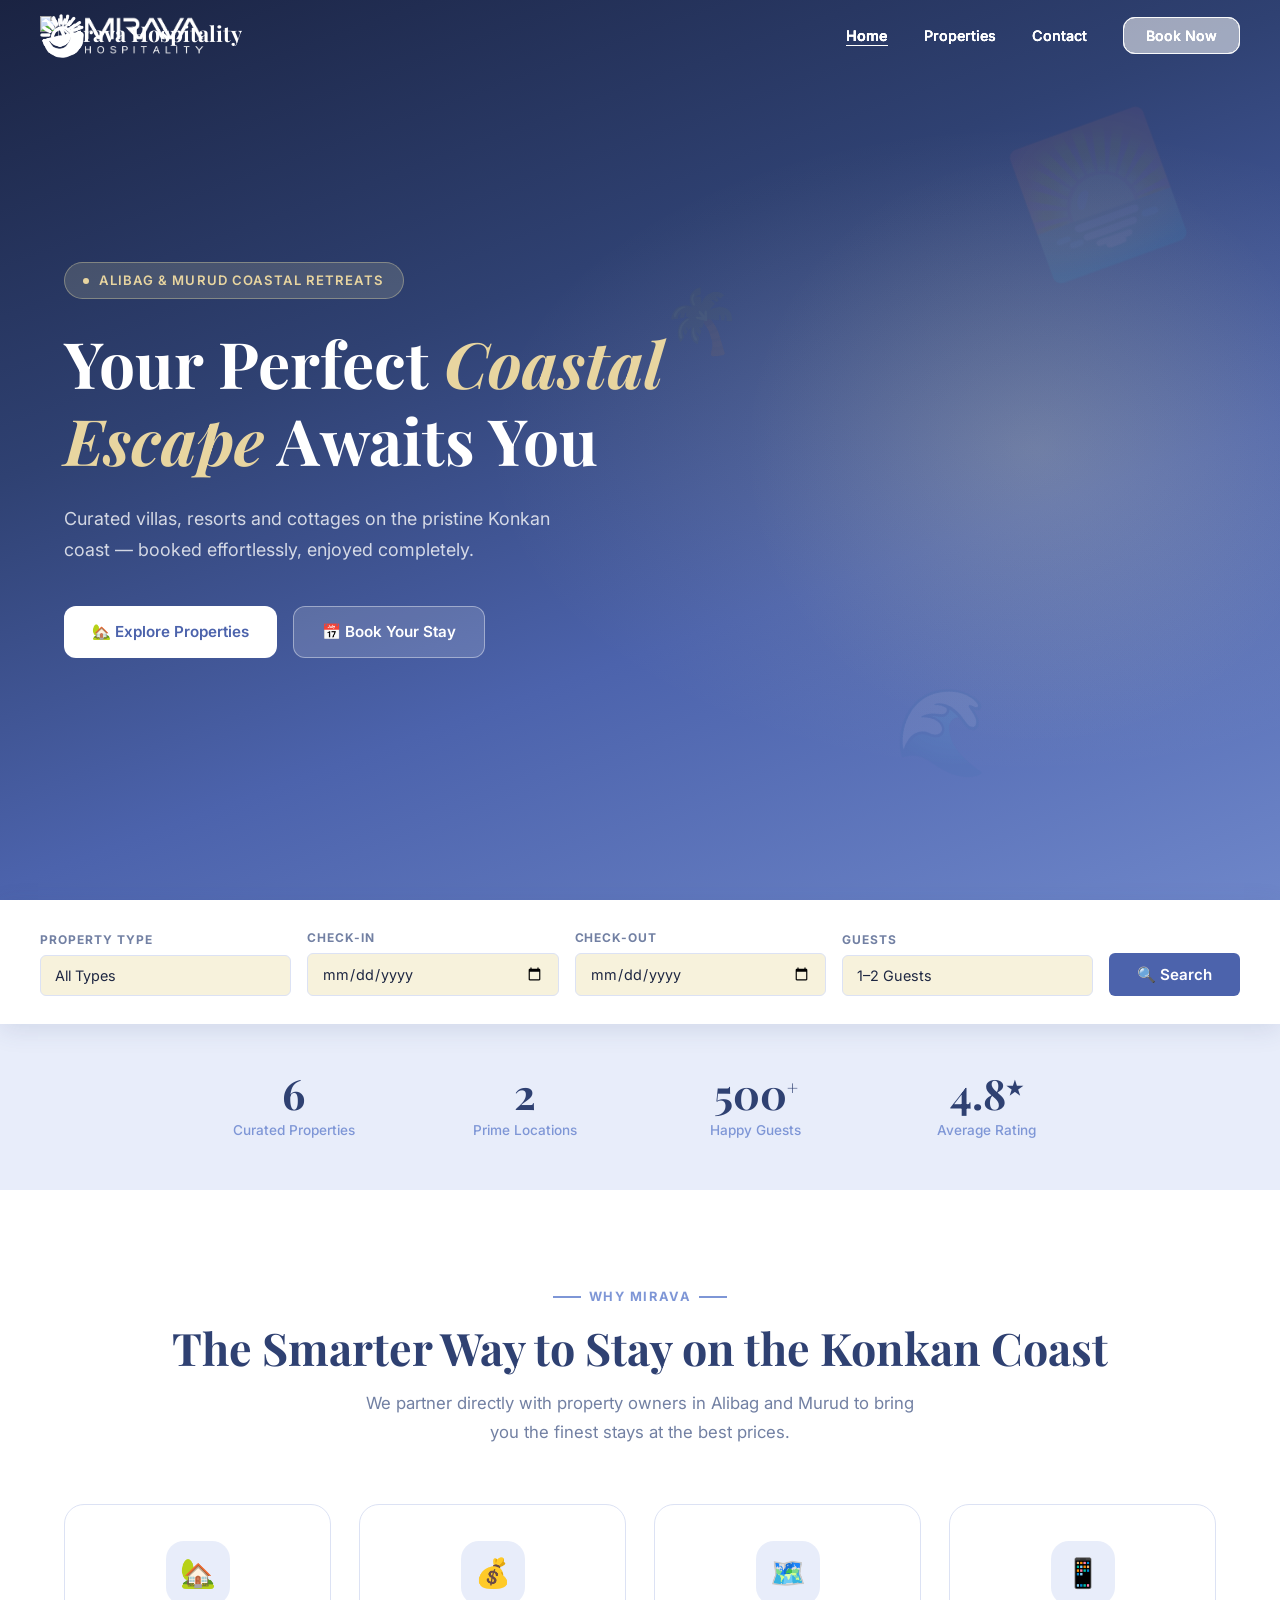
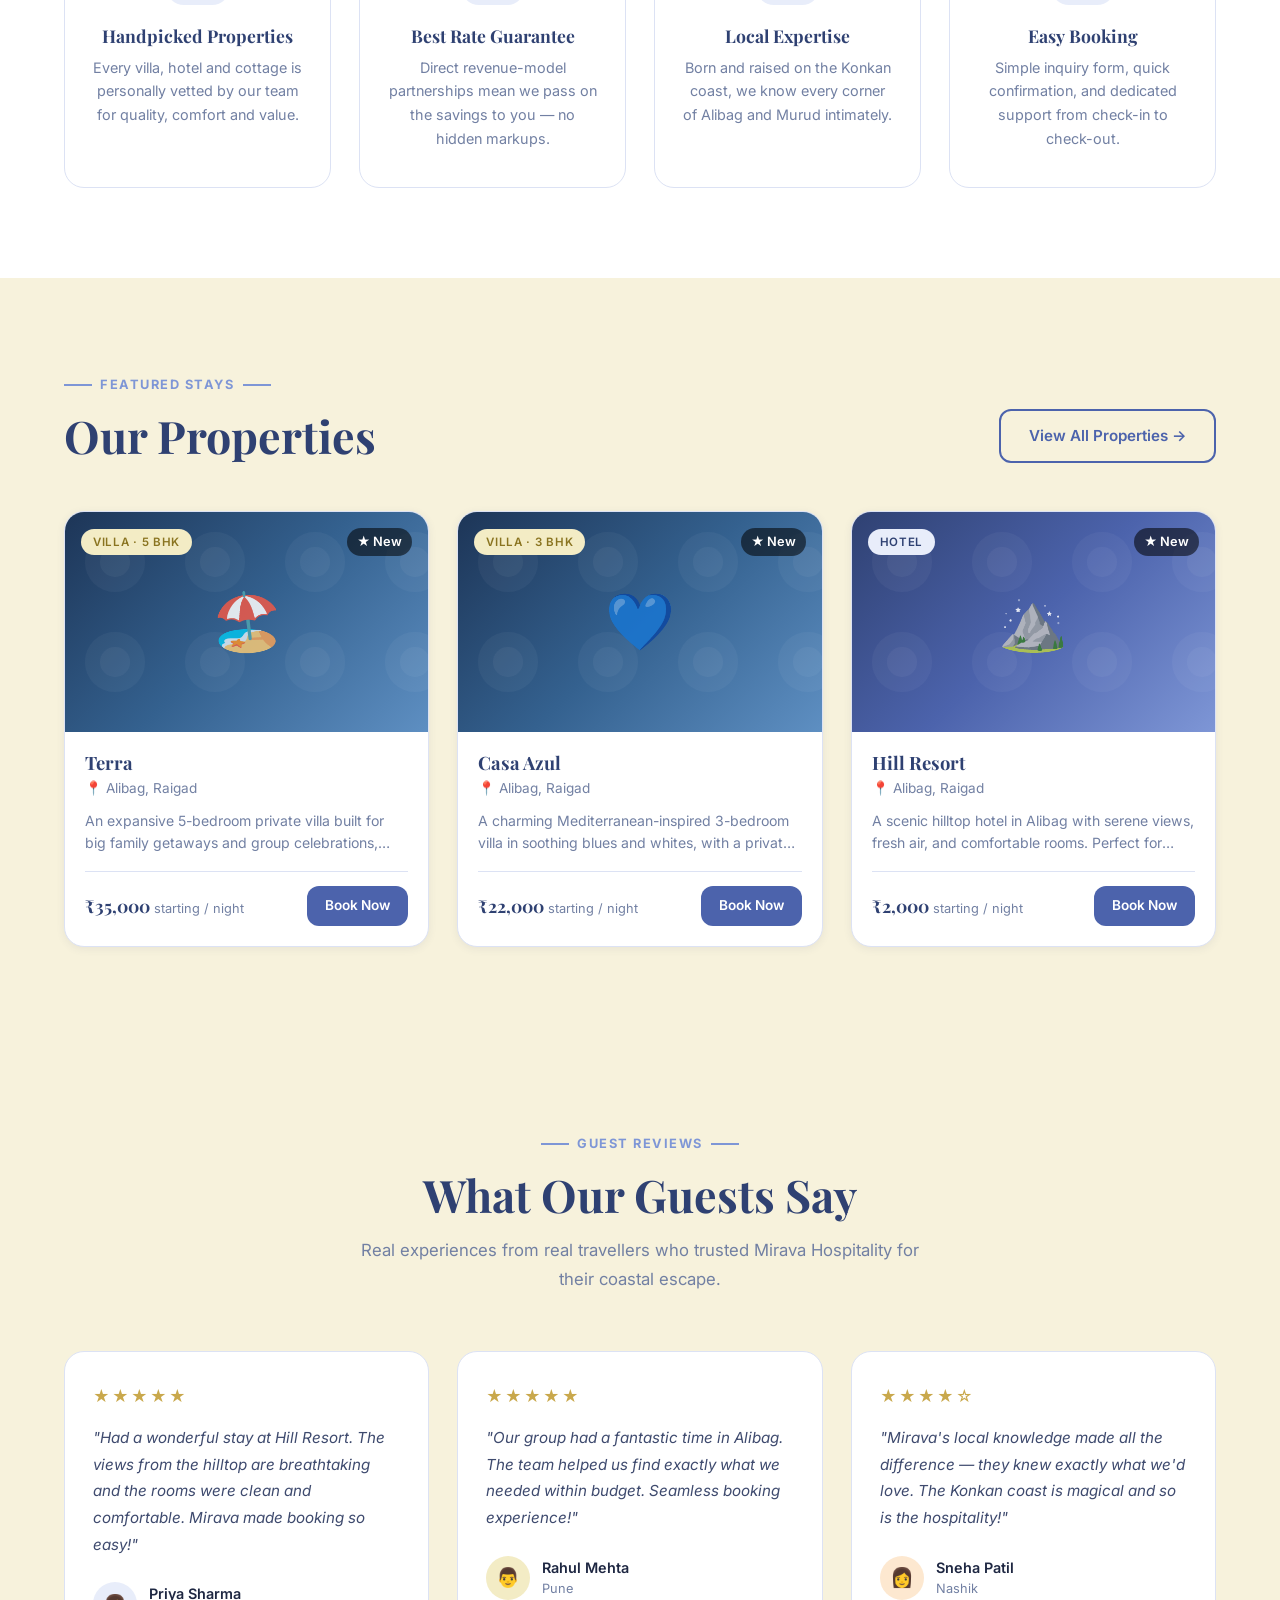
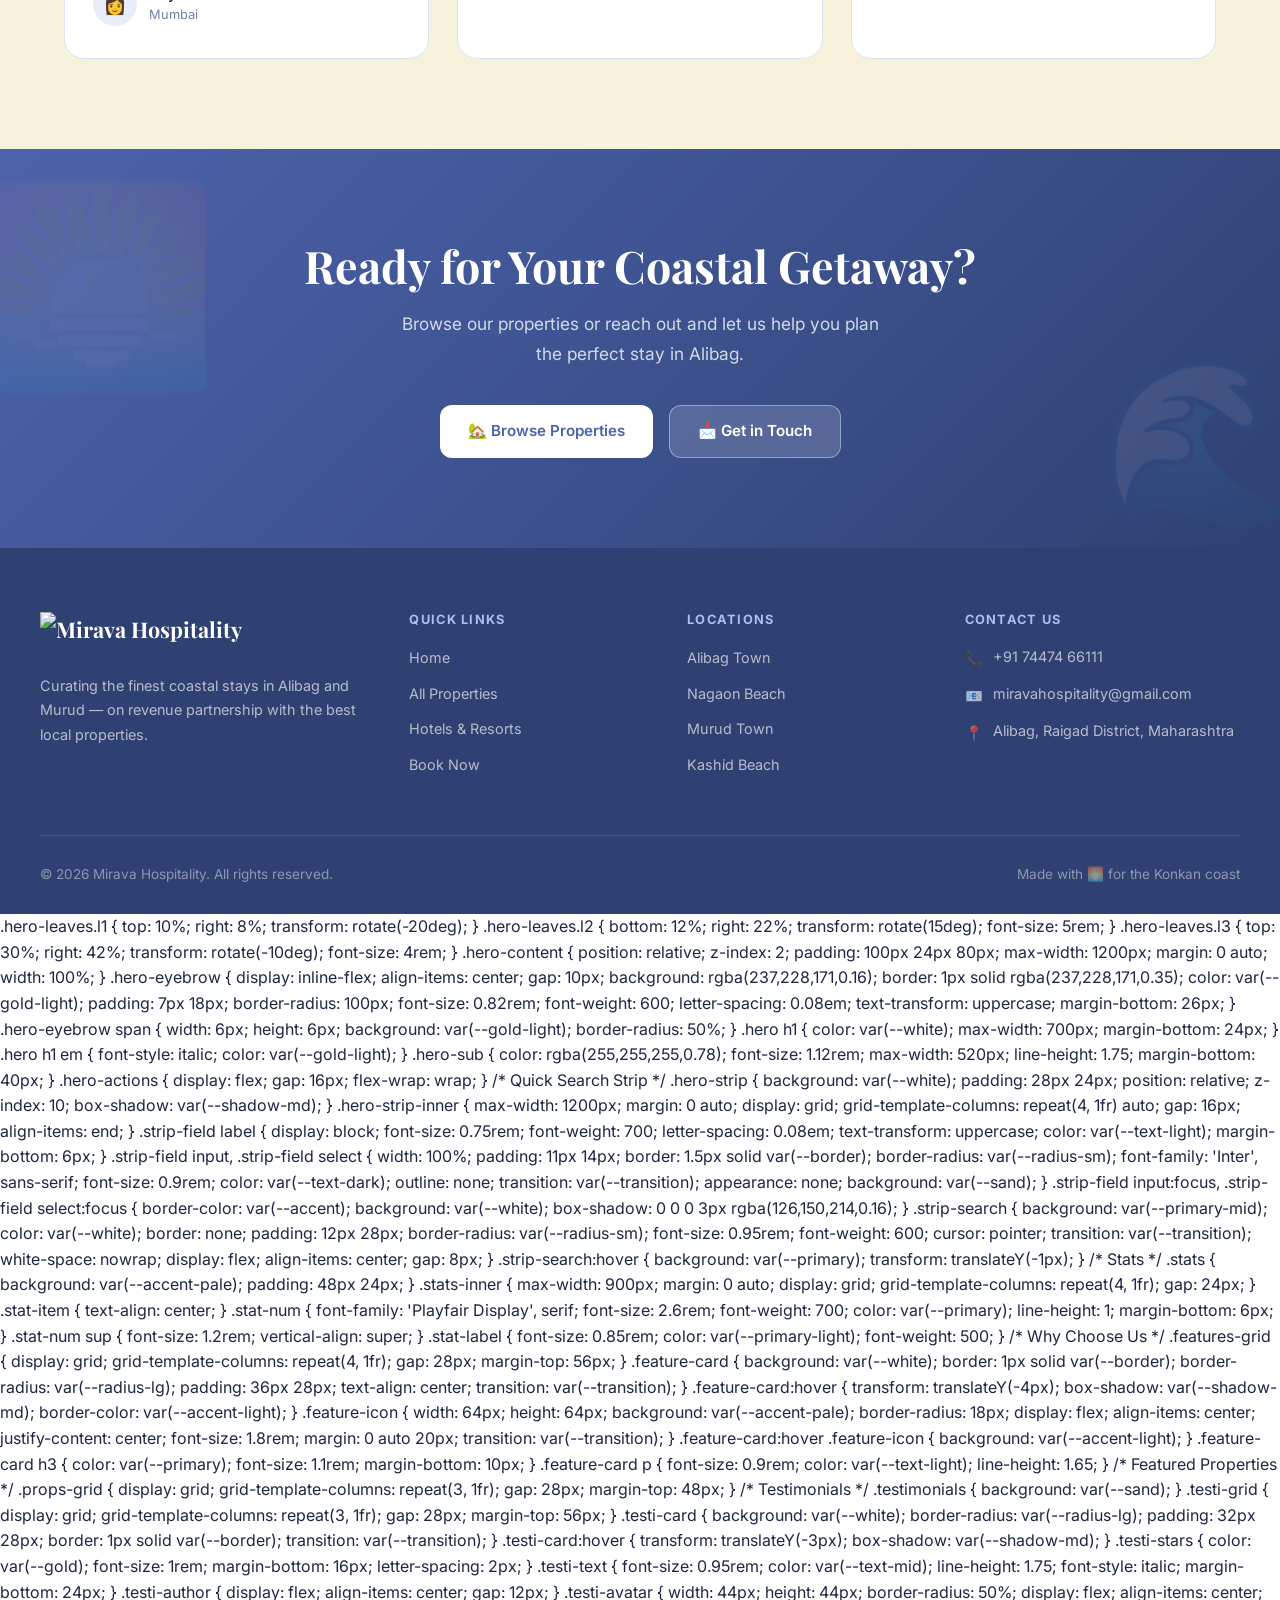
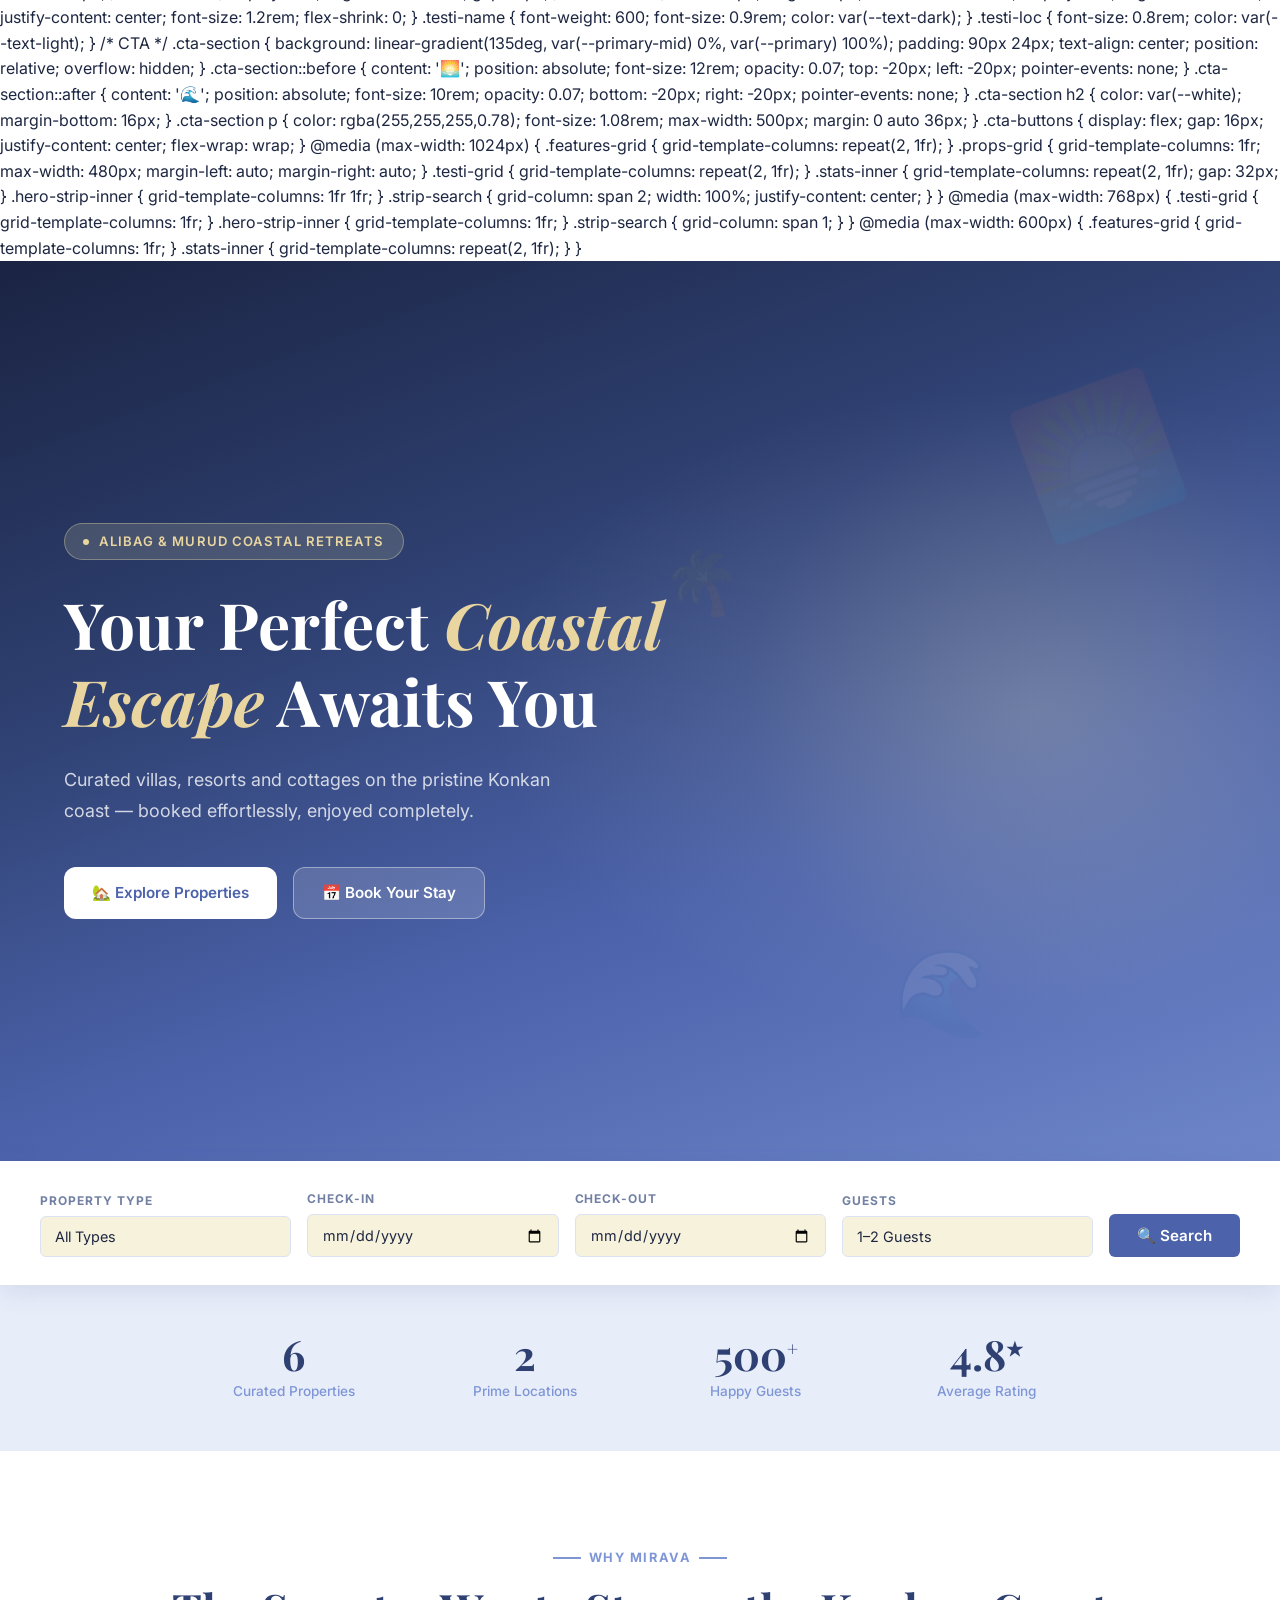
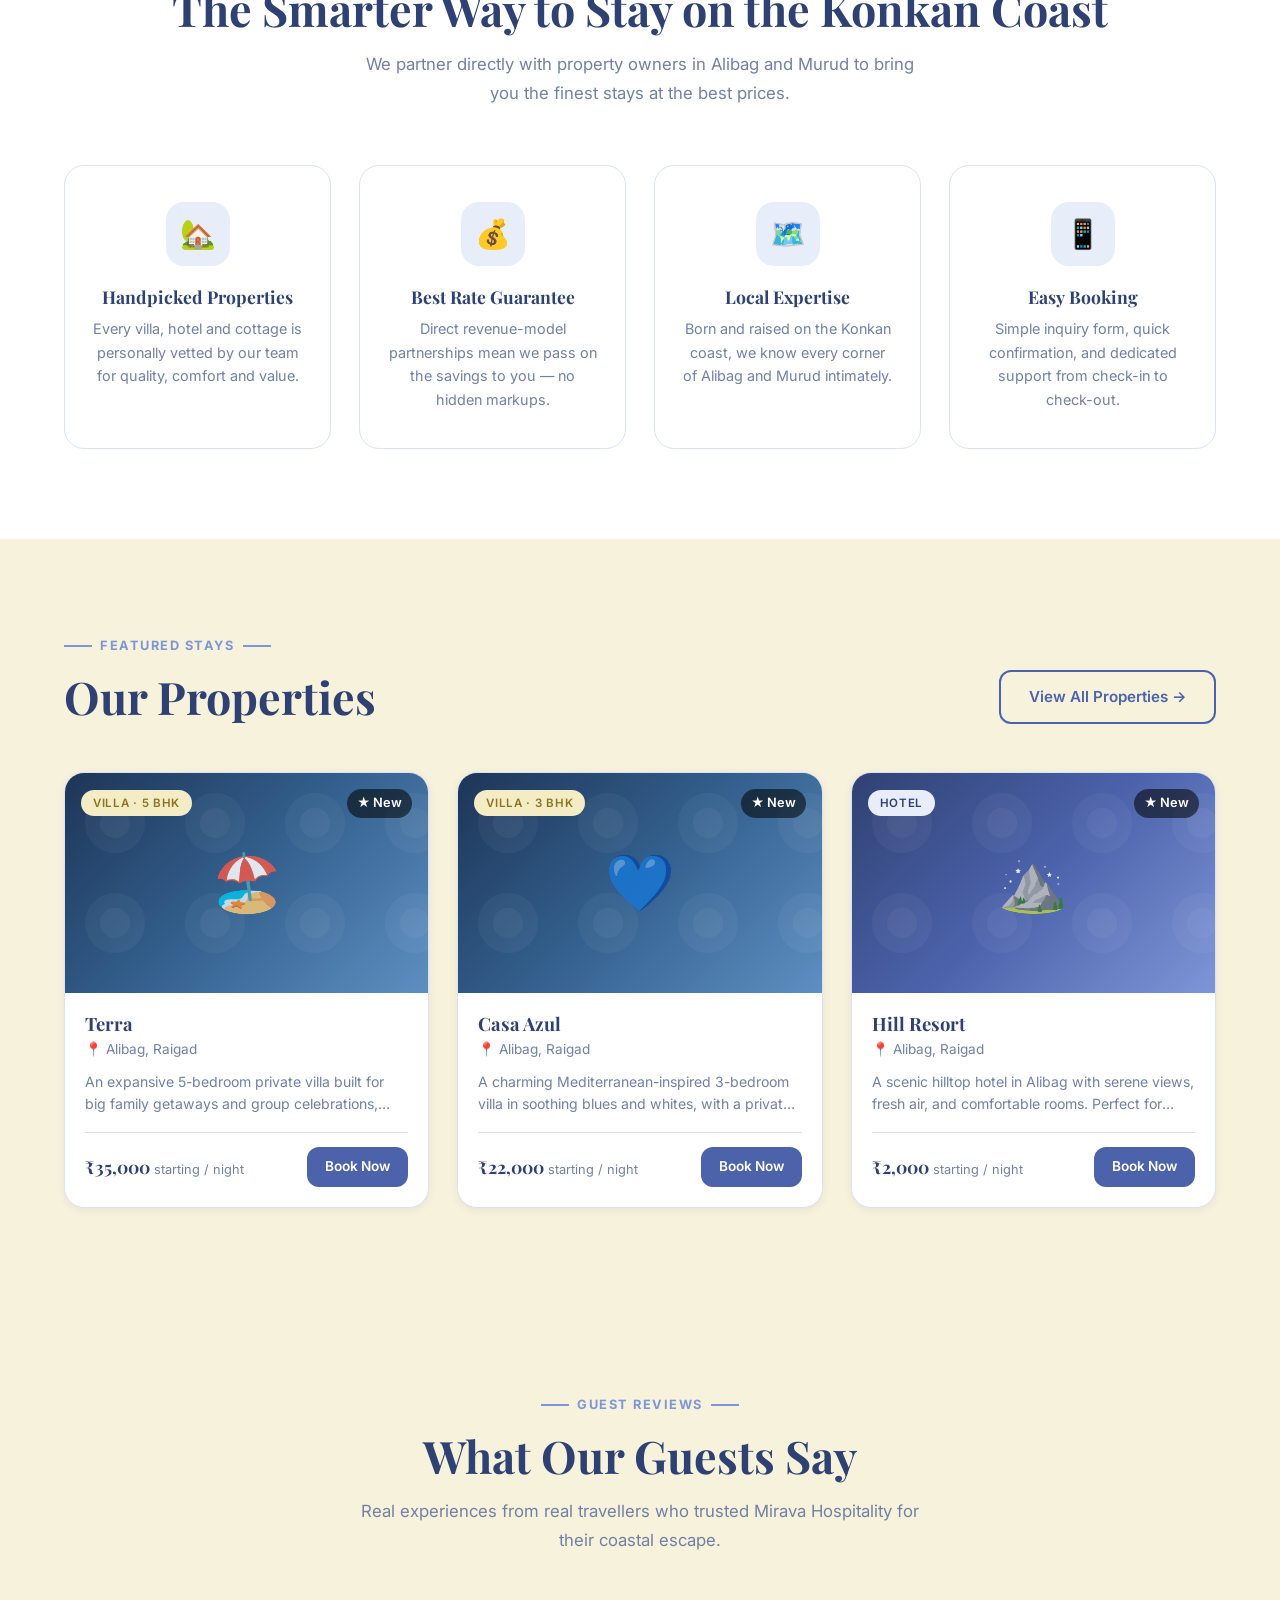
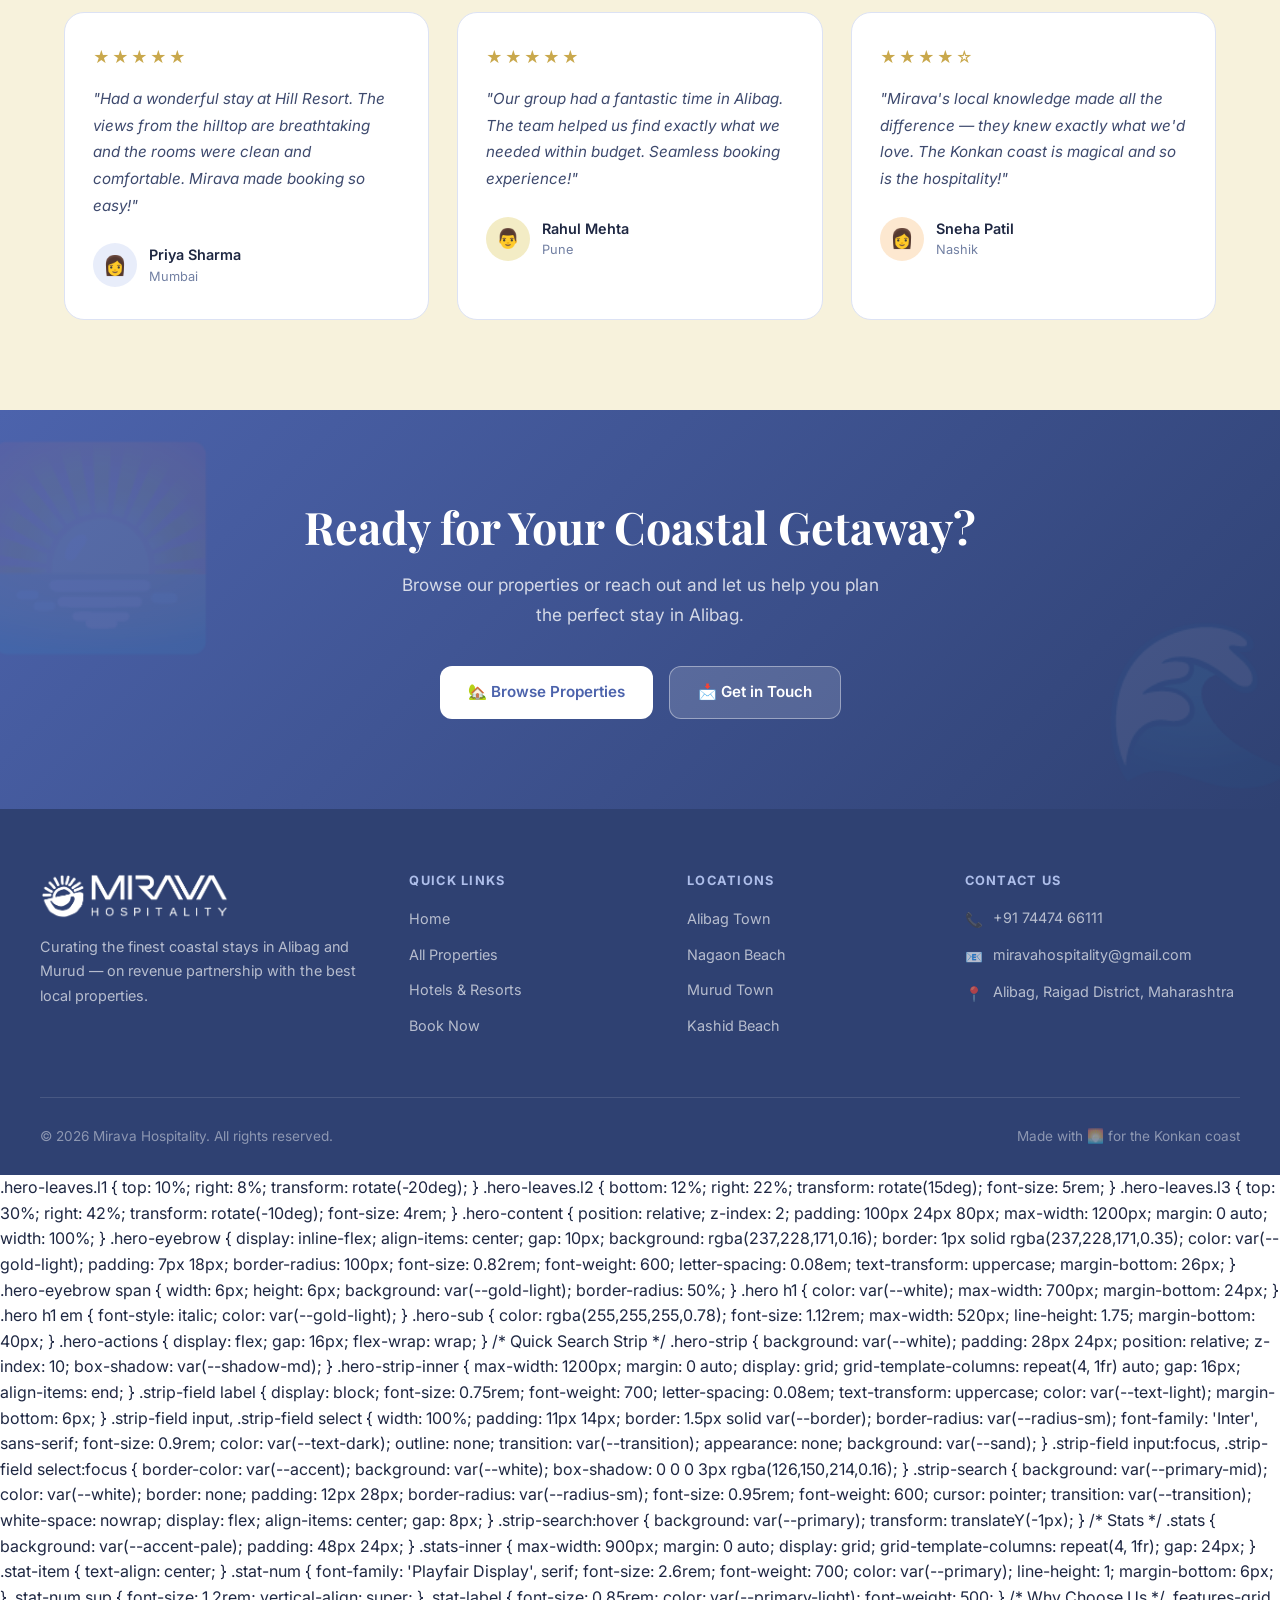
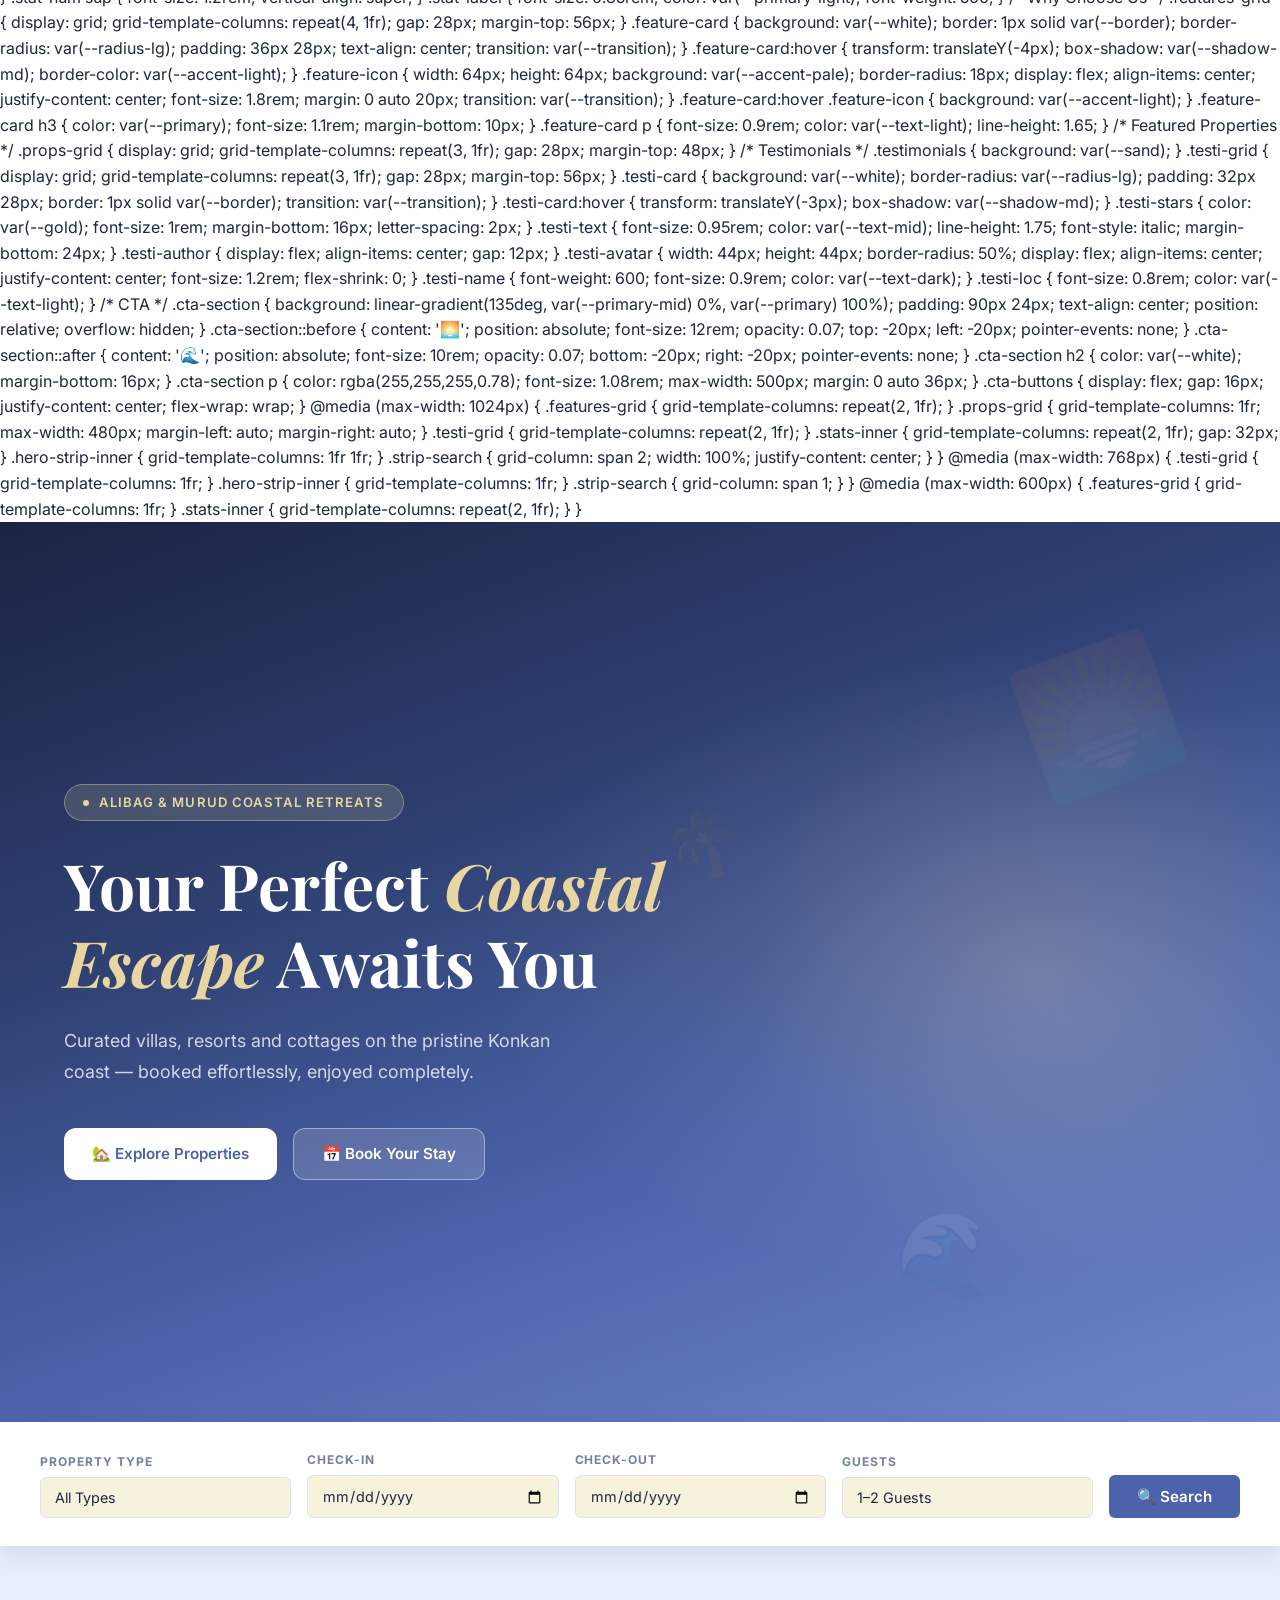
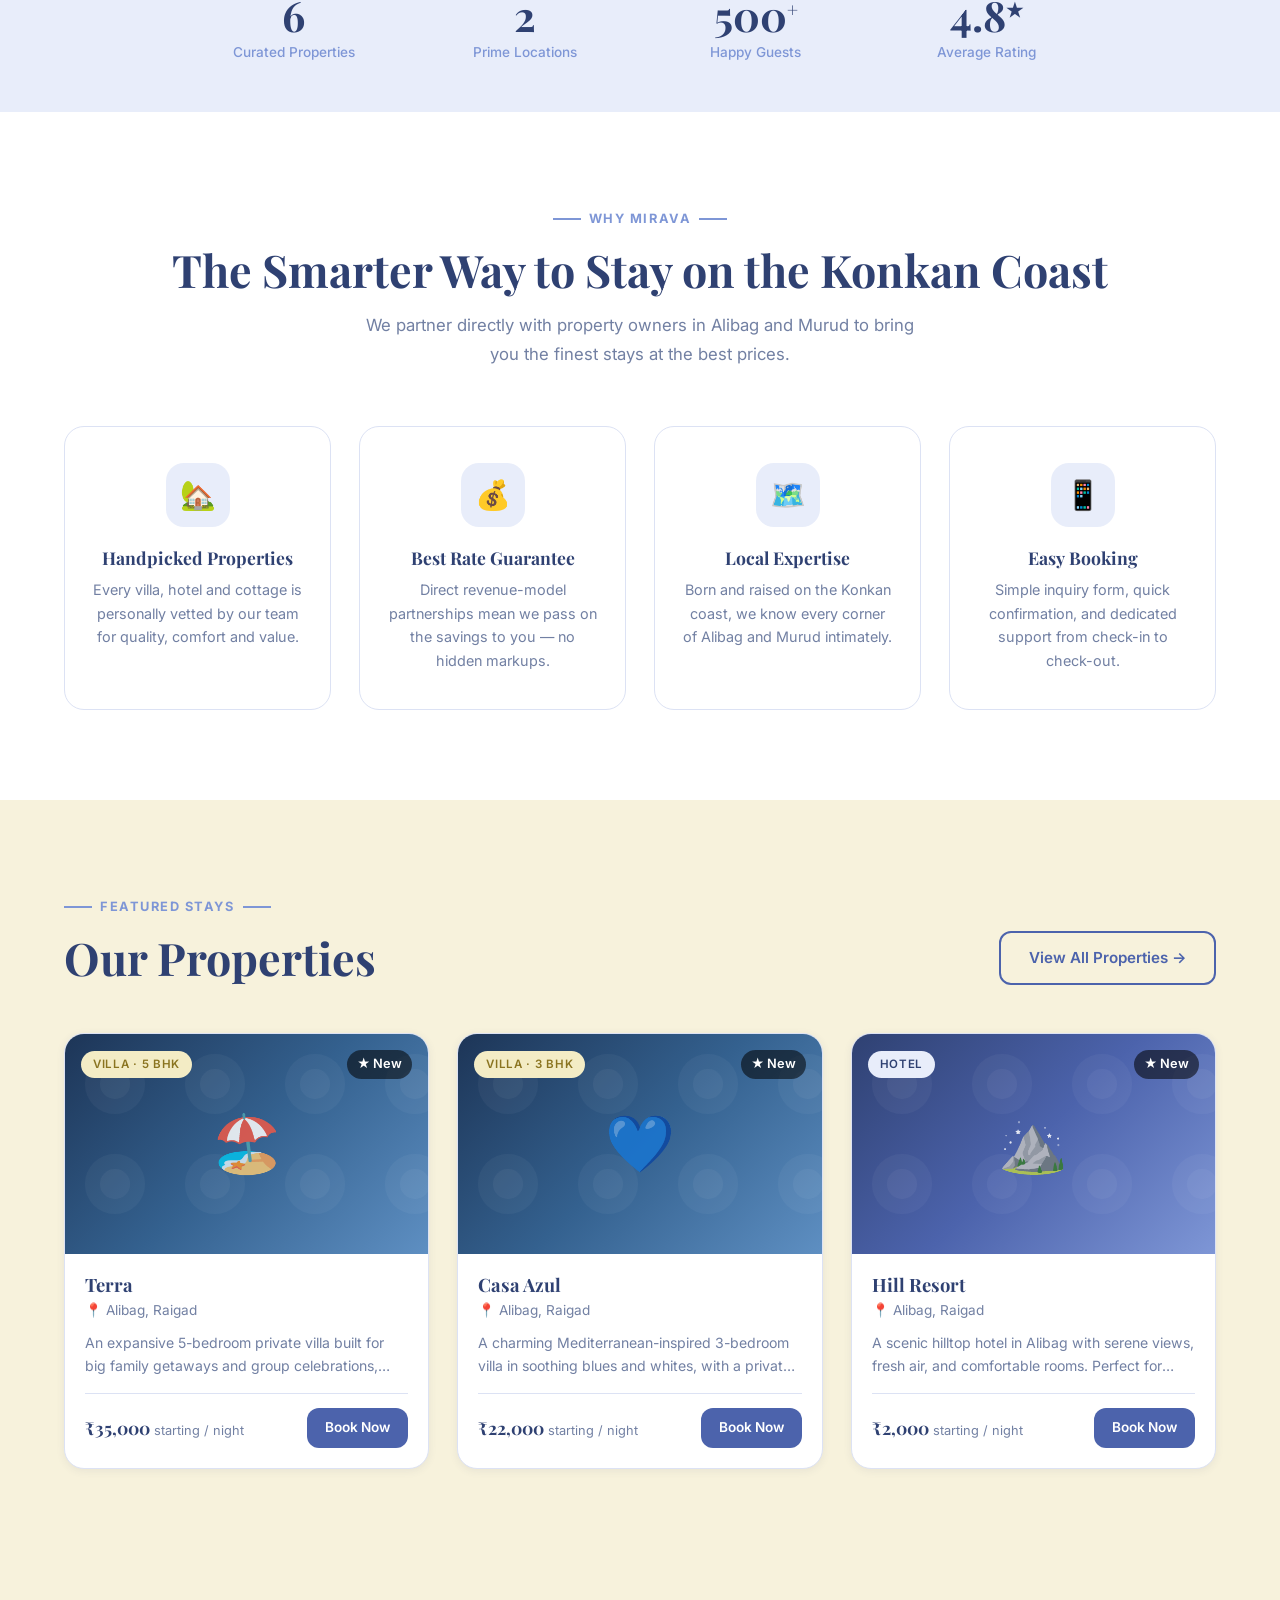
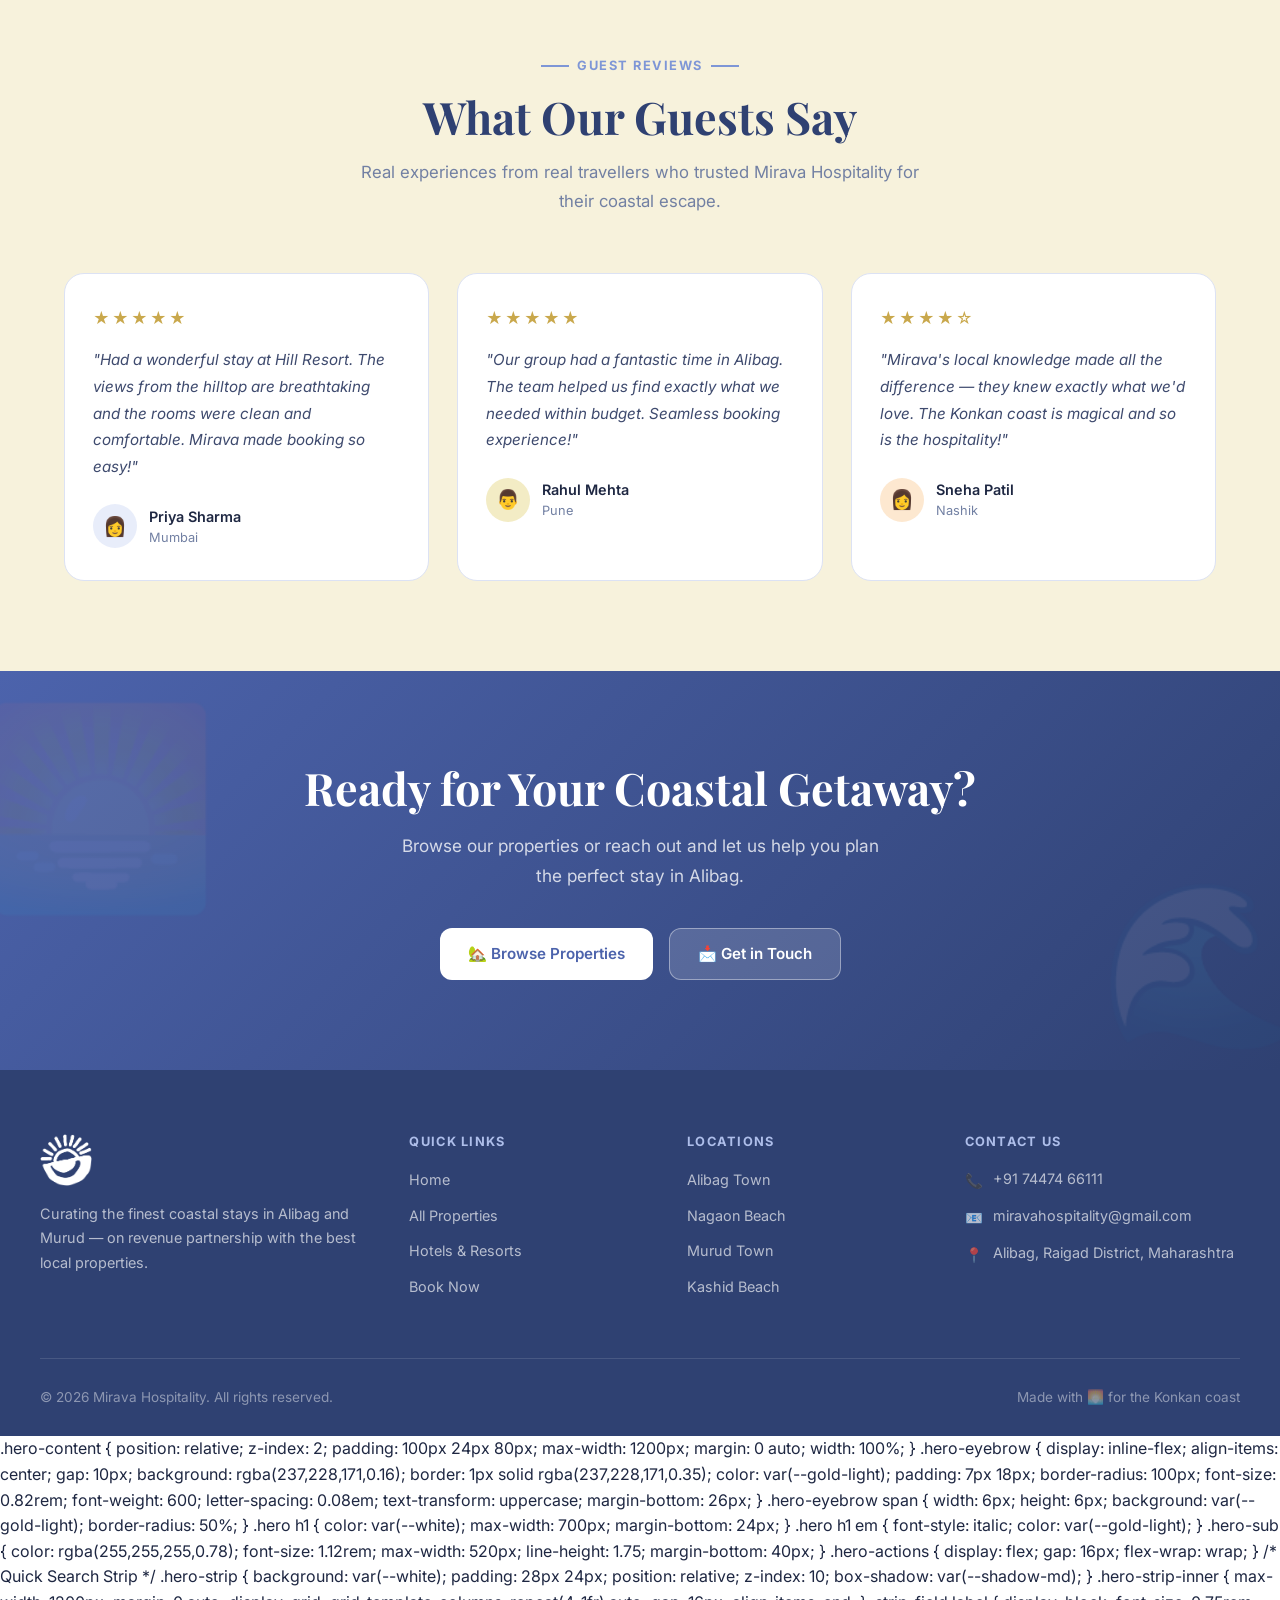
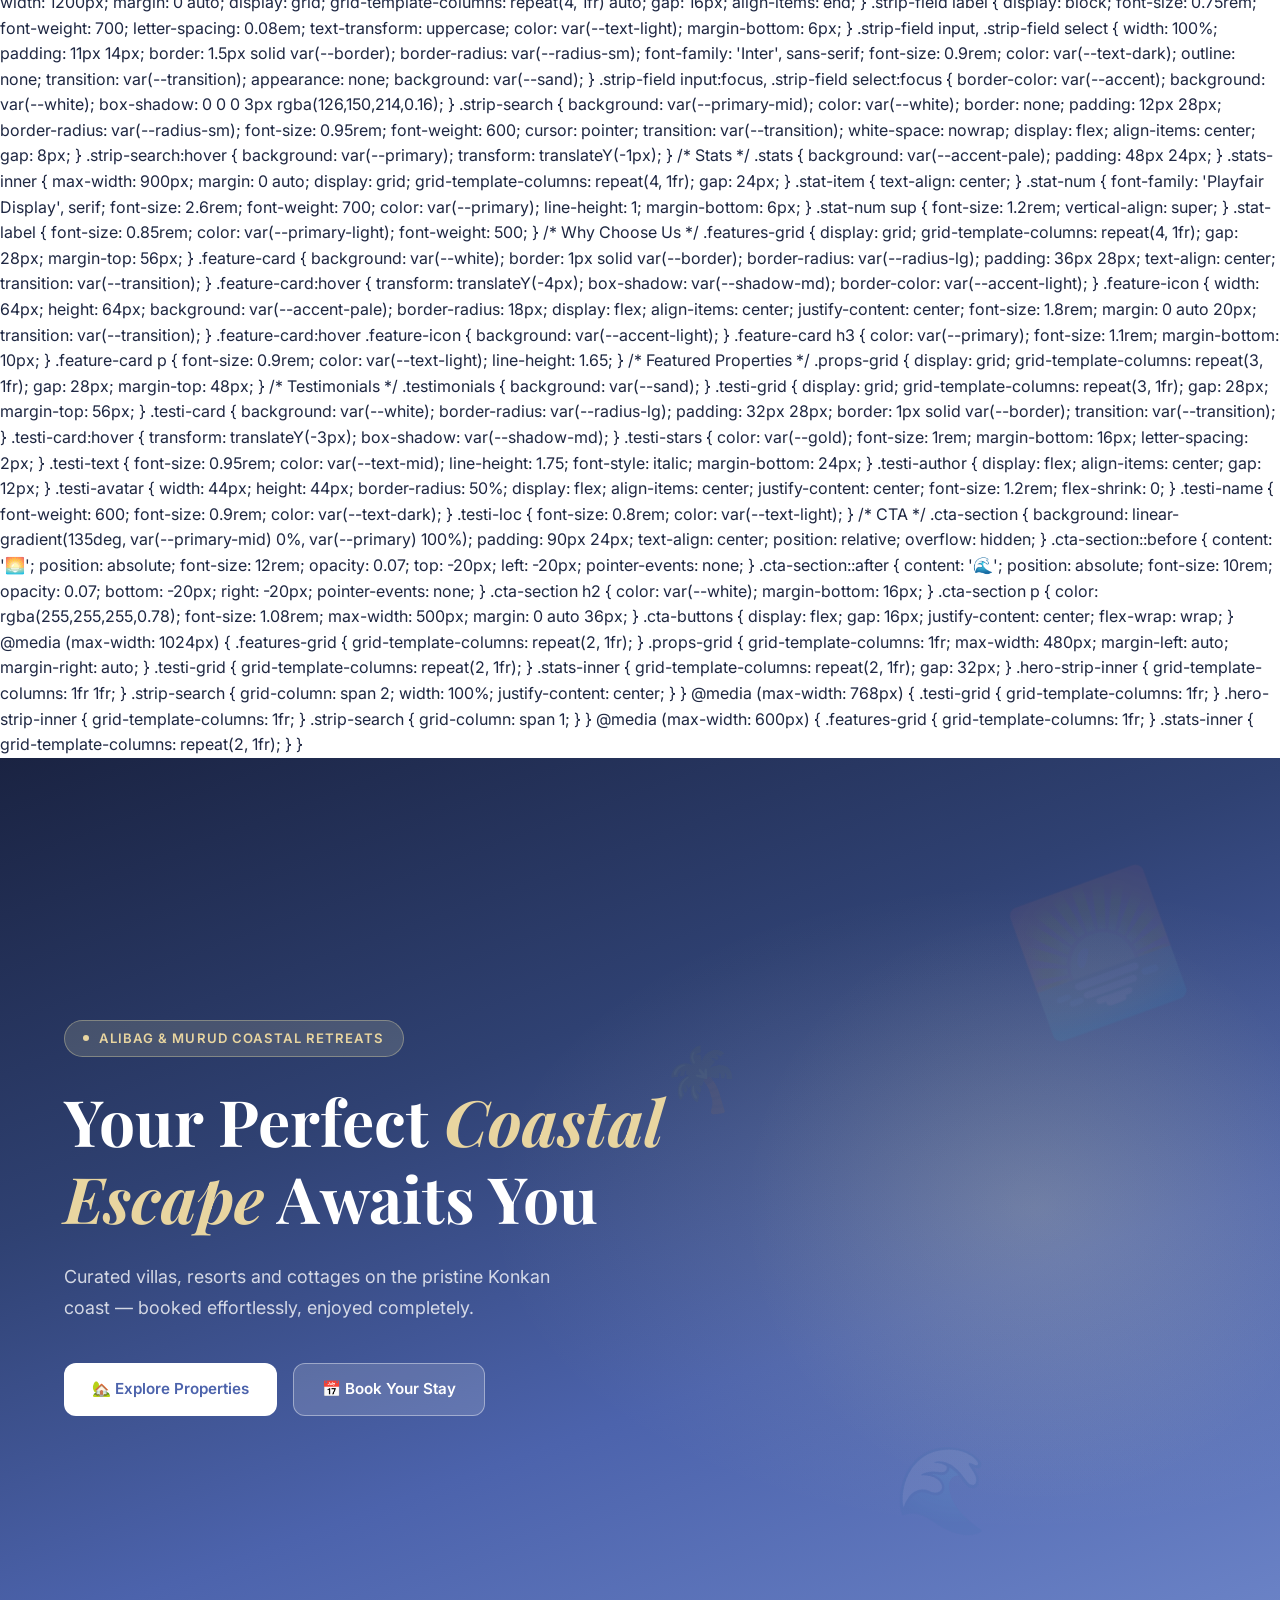
==== commit 7a0b14c1: "Update index.html" ====
--- a/index.html
+++ b/index.html
@@ -35,6 +35,435 @@
     }
     .hero-leaves { position: absolute; font-size: 8rem; opacity: 0.07; pointer-events: none; }
     .hero-leaves.l1 { top: 10%; right: 8%; transform: rotate(-20deg); }
+    .hero-leaves.l2 { bottom: 12%; right: 22%; transform: rotate(15deg); font-size: 5rem; }
+    .hero-leaves.l3 { top: 30%; right: 42%; transform: rotate(-10deg); font-size: 4rem; }
+
+    .hero-content {
+      position: relative; z-index: 2;
+      padding: 100px 24px 80px;
+      max-width: 1200px; margin: 0 auto; width: 100%;
+    }
+    .hero-eyebrow {
+      display: inline-flex; align-items: center; gap: 10px;
+      background: rgba(237,228,171,0.16);
+      border: 1px solid rgba(237,228,171,0.35);
+      color: var(--gold-light);
+      padding: 7px 18px; border-radius: 100px;
+      font-size: 0.82rem; font-weight: 600;
+      letter-spacing: 0.08em; text-transform: uppercase; margin-bottom: 26px;
+    }
+    .hero-eyebrow span { width: 6px; height: 6px; background: var(--gold-light); border-radius: 50%; }
+    .hero h1 { color: var(--white); max-width: 700px; margin-bottom: 24px; }
+    .hero h1 em { font-style: italic; color: var(--gold-light); }
+    .hero-sub { color: rgba(255,255,255,0.78); font-size: 1.12rem; max-width: 520px; line-height: 1.75; margin-bottom: 40px; }
+    .hero-actions { display: flex; gap: 16px; flex-wrap: wrap; }
+
+    /* Quick Search Strip */
+    .hero-strip { background: var(--white); padding: 28px 24px; position: relative; z-index: 10; box-shadow: var(--shadow-md); }
+    .hero-strip-inner { max-width: 1200px; margin: 0 auto; display: grid; grid-template-columns: repeat(4, 1fr) auto; gap: 16px; align-items: end; }
+    .strip-field label { display: block; font-size: 0.75rem; font-weight: 700; letter-spacing: 0.08em; text-transform: uppercase; color: var(--text-light); margin-bottom: 6px; }
+    .strip-field input, .strip-field select { width: 100%; padding: 11px 14px; border: 1.5px solid var(--border); border-radius: var(--radius-sm); font-family: 'Inter', sans-serif; font-size: 0.9rem; color: var(--text-dark); outline: none; transition: var(--transition); appearance: none; background: var(--sand); }
+    .strip-field input:focus, .strip-field select:focus { border-color: var(--accent); background: var(--white); box-shadow: 0 0 0 3px rgba(126,150,214,0.16); }
+    .strip-search { background: var(--primary-mid); color: var(--white); border: none; padding: 12px 28px; border-radius: var(--radius-sm); font-size: 0.95rem; font-weight: 600; cursor: pointer; transition: var(--transition); white-space: nowrap; display: flex; align-items: center; gap: 8px; }
+    .strip-search:hover { background: var(--primary); transform: translateY(-1px); }
+
+    /* Stats */
+    .stats { background: var(--accent-pale); padding: 48px 24px; }
+    .stats-inner { max-width: 900px; margin: 0 auto; display: grid; grid-template-columns: repeat(4, 1fr); gap: 24px; }
+    .stat-item { text-align: center; }
+    .stat-num { font-family: 'Playfair Display', serif; font-size: 2.6rem; font-weight: 700; color: var(--primary); line-height: 1; margin-bottom: 6px; }
+    .stat-num sup { font-size: 1.2rem; vertical-align: super; }
+    .stat-label { font-size: 0.85rem; color: var(--primary-light); font-weight: 500; }
+
+    /* Why Choose Us */
+    .features-grid { display: grid; grid-template-columns: repeat(4, 1fr); gap: 28px; margin-top: 56px; }
+    .feature-card { background: var(--white); border: 1px solid var(--border); border-radius: var(--radius-lg); padding: 36px 28px; text-align: center; transition: var(--transition); }
+    .feature-card:hover { transform: translateY(-4px); box-shadow: var(--shadow-md); border-color: var(--accent-light); }
+    .feature-icon { width: 64px; height: 64px; background: var(--accent-pale); border-radius: 18px; display: flex; align-items: center; justify-content: center; font-size: 1.8rem; margin: 0 auto 20px; transition: var(--transition); }
+    .feature-card:hover .feature-icon { background: var(--accent-light); }
+    .feature-card h3 { color: var(--primary); font-size: 1.1rem; margin-bottom: 10px; }
+    .feature-card p  { font-size: 0.9rem; color: var(--text-light); line-height: 1.65; }
+
+    /* Featured Properties */
+    .props-grid { display: grid; grid-template-columns: repeat(3, 1fr); gap: 28px; margin-top: 48px; }
+
+    /* Testimonials */
+    .testimonials { background: var(--sand); }
+    .testi-grid { display: grid; grid-template-columns: repeat(3, 1fr); gap: 28px; margin-top: 56px; }
+    .testi-card { background: var(--white); border-radius: var(--radius-lg); padding: 32px 28px; border: 1px solid var(--border); transition: var(--transition); }
+    .testi-card:hover { transform: translateY(-3px); box-shadow: var(--shadow-md); }
+    .testi-stars { color: var(--gold); font-size: 1rem; margin-bottom: 16px; letter-spacing: 2px; }
+    .testi-text { font-size: 0.95rem; color: var(--text-mid); line-height: 1.75; font-style: italic; margin-bottom: 24px; }
+    .testi-author { display: flex; align-items: center; gap: 12px; }
+    .testi-avatar { width: 44px; height: 44px; border-radius: 50%; display: flex; align-items: center; justify-content: center; font-size: 1.2rem; flex-shrink: 0; }
+    .testi-name { font-weight: 600; font-size: 0.9rem; color: var(--text-dark); }
+    .testi-loc  { font-size: 0.8rem; color: var(--text-light); }
+
+    /* CTA */
+    .cta-section { background: linear-gradient(135deg, var(--primary-mid) 0%, var(--primary) 100%); padding: 90px 24px; text-align: center; position: relative; overflow: hidden; }
+    .cta-section::before { content: '🌅'; position: absolute; font-size: 12rem; opacity: 0.07; top: -20px; left: -20px; pointer-events: none; }
+    .cta-section::after  { content: '🌊'; position: absolute; font-size: 10rem; opacity: 0.07; bottom: -20px; right: -20px; pointer-events: none; }
+    .cta-section h2 { color: var(--white); margin-bottom: 16px; }
+    .cta-section p  { color: rgba(255,255,255,0.78); font-size: 1.08rem; max-width: 500px; margin: 0 auto 36px; }
+    .cta-buttons { display: flex; gap: 16px; justify-content: center; flex-wrap: wrap; }
+
+    @media (max-width: 1024px) {
+      .features-grid { grid-template-columns: repeat(2, 1fr); }
+      .props-grid    { grid-template-columns: 1fr; max-width: 480px; margin-left: auto; margin-right: auto; }
+      .testi-grid    { grid-template-columns: repeat(2, 1fr); }
+      .stats-inner   { grid-template-columns: repeat(2, 1fr); gap: 32px; }
+      .hero-strip-inner { grid-template-columns: 1fr 1fr; }
+      .strip-search  { grid-column: span 2; width: 100%; justify-content: center; }
+    }
+    @media (max-width: 768px) {
+      .testi-grid { grid-template-columns: 1fr; }
+      .hero-strip-inner { grid-template-columns: 1fr; }
+      .strip-search { grid-column: span 1; }
+    }
+    @media (max-width: 600px) {
+      .features-grid { grid-template-columns: 1fr; }
+      .stats-inner   { grid-template-columns: repeat(2, 1fr); }
+    }
+  </style>
+</head>
+<body>
+
+  <!-- NAVBAR -->
+  <nav class="navbar transparent" id="navbar">
+    <div class="navbar-inner">
+      <a href="index.html" class="logo">
+        <img src="logo-white-full.png" alt="Mirava Hospitality" class="logo-img" id="navLogo" />
+      </a>
+      <ul class="nav-links">
+        <li><a href="index.html" class="active">Home</a></li>
+        <li><a href="properties.html">Properties</a></li>
+        <li><a href="contact.html">Contact</a></li>
+        <li><a href="contact.html" class="nav-cta">Book Now</a></li>
+      </ul>
+      <div class="hamburger" id="hamburger" onclick="toggleMenu()">
+        <span></span><span></span><span></span>
+      </div>
+    </div>
+    <div class="mobile-menu" id="mobileMenu">
+      <a href="index.html" class="active">Home</a>
+      <a href="properties.html">Properties</a>
+      <a href="contact.html">Contact</a>
+      <a href="contact.html" class="mobile-cta">📅 Book Now</a>
+    </div>
+  </nav>
+
+  <!-- HERO -->
+  <section class="hero">
+    <div class="hero-deco"></div>
+    <div class="hero-leaves l1">🌅</div>
+    <div class="hero-leaves l2">🌊</div>
+    <div class="hero-leaves l3">🌴</div>
+    <div class="hero-content">
+      <div class="hero-eyebrow"><span></span> Alibag &amp; Murud Coastal Retreats</div>
+      <h1>Your Perfect <em>Coastal Escape</em> Awaits You</h1>
+      <p class="hero-sub">Curated villas, resorts and cottages on the pristine Konkan coast — booked effortlessly, enjoyed completely.</p>
+      <div class="hero-actions">
+        <a href="properties.html" class="btn btn-white">🏡 Explore Properties</a>
+        <a href="contact.html" class="btn" style="background:rgba(255,255,255,0.15);color:#fff;border:1.5px solid rgba(255,255,255,0.4);">📅 Book Your Stay</a>
+      </div>
+    </div>
+  </section>
+
+  <!-- QUICK SEARCH STRIP -->
+  <div class="hero-strip">
+    <div class="hero-strip-inner">
+      <div class="strip-field">
+        <label>Property Type</label>
+        <select>
+          <option value="">All Types</option>
+          <option>Hotel / Resort</option>
+          <option>Villa</option>
+          <option>Cottage</option>
+        </select>
+      </div>
+      <div class="strip-field">
+        <label>Check-In</label>
+        <input type="date" id="strip-checkin" />
+      </div>
+      <div class="strip-field">
+        <label>Check-Out</label>
+        <input type="date" id="strip-checkout" />
+      </div>
+      <div class="strip-field">
+        <label>Guests</label>
+        <select>
+          <option>1–2 Guests</option>
+          <option>3–4 Guests</option>
+          <option>5–8 Guests</option>
+          <option>9+ Guests</option>
+        </select>
+      </div>
+      <button class="strip-search" onclick="window.location.href='contact.html'">🔍 Search</button>
+    </div>
+  </div>
+
+  <!-- STATS -->
+  <div class="stats">
+    <div class="stats-inner">
+      <div class="stat-item">
+        <div class="stat-num">6</div>
+        <div class="stat-label">Curated Properties</div>
+      </div>
+      <div class="stat-item">
+        <div class="stat-num">2</div>
+        <div class="stat-label">Prime Locations</div>
+      </div>
+      <div class="stat-item">
+        <div class="stat-num">500<sup>+</sup></div>
+        <div class="stat-label">Happy Guests</div>
+      </div>
+      <div class="stat-item">
+        <div class="stat-num">4.8<sup>★</sup></div>
+        <div class="stat-label">Average Rating</div>
+      </div>
+    </div>
+  </div>
+
+  <!-- WHY CHOOSE US -->
+  <section class="section" style="background: var(--white);">
+    <div class="container">
+      <div class="text-center">
+        <div class="section-label">Why Mirava</div>
+        <h2 class="section-title">The Smarter Way to Stay on the Konkan Coast</h2>
+        <p class="section-sub center">We partner directly with property owners in Alibag and Murud to bring you the finest stays at the best prices.</p>
+      </div>
+      <div class="features-grid">
+        <div class="feature-card">
+          <div class="feature-icon">🏡</div>
+          <h3>Handpicked Properties</h3>
+          <p>Every villa, hotel and cottage is personally vetted by our team for quality, comfort and value.</p>
+        </div>
+        <div class="feature-card">
+          <div class="feature-icon">💰</div>
+          <h3>Best Rate Guarantee</h3>
+          <p>Direct revenue-model partnerships mean we pass on the savings to you — no hidden markups.</p>
+        </div>
+        <div class="feature-card">
+          <div class="feature-icon">🗺️</div>
+          <h3>Local Expertise</h3>
+          <p>Born and raised on the Konkan coast, we know every corner of Alibag and Murud intimately.</p>
+        </div>
+        <div class="feature-card">
+          <div class="feature-icon">📱</div>
+          <h3>Easy Booking</h3>
+          <p>Simple inquiry form, quick confirmation, and dedicated support from check-in to check-out.</p>
+        </div>
+      </div>
+    </div>
+  </section>
+
+  <!-- FEATURED PROPERTIES -->
+  <section class="section" style="background: var(--sand);">
+    <div class="container">
+      <div style="display:flex; align-items:flex-end; justify-content:space-between; flex-wrap:wrap; gap:20px; margin-bottom:0;">
+        <div>
+          <div class="section-label">Featured Stays</div>
+          <h2 class="section-title" style="margin-bottom:0;">Our Properties</h2>
+        </div>
+        <a href="properties.html" class="btn btn-outline">View All Properties →</a>
+      </div>
+      <div class="props-grid">
+
+        <!-- Terra -->
+        <div class="property-card">
+          <div class="property-card-img">
+            <div class="img-bg img-bg-villa">
+              <div class="img-inner"><span class="img-icon">🏖️</span></div>
+            </div>
+            <div class="badge-overlay"><span class="badge badge-villa">Villa · 5 BHK</span></div>
+            <div class="rating-overlay">★ New</div>
+          </div>
+          <div class="property-card-body">
+            <h3>Terra</h3>
+            <div class="location">📍 Alibag, Raigad</div>
+            <p>An expansive 5-bedroom private villa built for big family getaways and group celebrations, with a private pool and lush lawns.</p>
+            <div class="property-card-footer">
+              <div class="price">₹35,000 <span>starting / night</span></div>
+              <a href="contact.html?property=terra" class="btn btn-primary" style="padding:9px 18px; font-size:0.85rem;">Book Now</a>
+            </div>
+          </div>
+        </div>
+
+        <!-- Casa Azul -->
+        <div class="property-card">
+          <div class="property-card-img">
+            <div class="img-bg img-bg-villa">
+              <div class="img-inner"><span class="img-icon">💙</span></div>
+            </div>
+            <div class="badge-overlay"><span class="badge badge-villa">Villa · 3 BHK</span></div>
+            <div class="rating-overlay">★ New</div>
+          </div>
+          <div class="property-card-body">
+            <h3>Casa Azul</h3>
+            <div class="location">📍 Alibag, Raigad</div>
+            <p>A charming Mediterranean-inspired 3-bedroom villa in soothing blues and whites, with a private pool and alfresco dining deck.</p>
+            <div class="property-card-footer">
+              <div class="price">₹22,000 <span>starting / night</span></div>
+              <a href="contact.html?property=casa-azul" class="btn btn-primary" style="padding:9px 18px; font-size:0.85rem;">Book Now</a>
+            </div>
+          </div>
+        </div>
+
+        <!-- Hill Resort -->
+        <div class="property-card">
+          <div class="property-card-img">
+            <div class="img-bg img-bg-hotel">
+              <div class="img-inner"><span class="img-icon">⛰️</span></div>
+            </div>
+            <div class="badge-overlay"><span class="badge badge-hotel">Hotel</span></div>
+            <div class="rating-overlay">★ New</div>
+          </div>
+          <div class="property-card-body">
+            <h3>Hill Resort</h3>
+            <div class="location">📍 Alibag, Raigad</div>
+            <p>A scenic hilltop hotel in Alibag with serene views, fresh air, and comfortable rooms. Perfect for families and peaceful weekend escapes.</p>
+            <div class="property-card-footer">
+              <div class="price">₹2,000 <span>starting / night</span></div>
+              <a href="contact.html?property=hill-resort" class="btn btn-primary" style="padding:9px 18px; font-size:0.85rem;">Book Now</a>
+            </div>
+          </div>
+        </div>
+
+      </div>
+    </div>
+  </section>
+
+  <!-- TESTIMONIALS -->
+  <section class="section testimonials">
+    <div class="container">
+      <div class="text-center">
+        <div class="section-label">Guest Reviews</div>
+        <h2 class="section-title">What Our Guests Say</h2>
+        <p class="section-sub center">Real experiences from real travellers who trusted Mirava Hospitality for their coastal escape.</p>
+      </div>
+      <div class="testi-grid">
+        <div class="testi-card">
+          <div class="testi-stars">★★★★★</div>
+          <p class="testi-text">"Had a wonderful stay at Hill Resort. The views from the hilltop are breathtaking and the rooms were clean and comfortable. Mirava made booking so easy!"</p>
+          <div class="testi-author">
+            <div class="testi-avatar" style="background: var(--accent-pale);">👩</div>
+            <div>
+              <div class="testi-name">Priya Sharma</div>
+              <div class="testi-loc">Mumbai</div>
+            </div>
+          </div>
+        </div>
+        <div class="testi-card">
+          <div class="testi-stars">★★★★★</div>
+          <p class="testi-text">"Our group had a fantastic time in Alibag. The team helped us find exactly what we needed within budget. Seamless booking experience!"</p>
+          <div class="testi-author">
+            <div class="testi-avatar" style="background: #F3ECC5;">👨</div>
+            <div>
+              <div class="testi-name">Rahul Mehta</div>
+              <div class="testi-loc">Pune</div>
+            </div>
+          </div>
+        </div>
+        <div class="testi-card">
+          <div class="testi-stars">★★★★☆</div>
+          <p class="testi-text">"Mirava's local knowledge made all the difference — they knew exactly what we'd love. The Konkan coast is magical and so is the hospitality!"</p>
+          <div class="testi-author">
+            <div class="testi-avatar" style="background: #FDE8D0;">👩</div>
+            <div>
+              <div class="testi-name">Sneha Patil</div>
+              <div class="testi-loc">Nashik</div>
+            </div>
+          </div>
+        </div>
+      </div>
+    </div>
+  </section>
+
+  <!-- CTA -->
+  <section class="cta-section">
+    <div style="position:relative;z-index:2;">
+      <h2>Ready for Your Coastal Getaway?</h2>
+      <p>Browse our properties or reach out and let us help you plan the perfect stay in Alibag.</p>
+      <div class="cta-buttons">
+        <a href="properties.html" class="btn btn-white">🏡 Browse Properties</a>
+        <a href="contact.html" class="btn" style="background:rgba(255,255,255,0.15);color:#fff;border:1.5px solid rgba(255,255,255,0.4);">📩 Get in Touch</a>
+      </div>
+    </div>
+  </section>
+
+  <!-- FOOTER -->
+  <footer>
+    <div class="footer-grid">
+      <div class="footer-brand">
+        <div class="logo">
+          <img src="logo-white-full.png" alt="Mirava Hospitality" class="logo-img logo-img-footer" />
+        </div>
+        <p style="margin-top:16px;">Curating the finest coastal stays in Alibag and Murud — on revenue partnership with the best local properties.</p>
+      </div>
+      <div class="footer-col">
+        <h4>Quick Links</h4>
+        <ul>
+          <li><a href="index.html">Home</a></li>
+          <li><a href="properties.html">All Properties</a></li>
+          <li><a href="properties.html?type=hotel">Hotels &amp; Resorts</a></li>
+          <li><a href="contact.html">Book Now</a></li>
+        </ul>
+      </div>
+      <div class="footer-col">
+        <h4>Locations</h4>
+        <ul>
+          <li><a href="#">Alibag Town</a></li>
+          <li><a href="#">Nagaon Beach</a></li>
+          <li><a href="#">Murud Town</a></li>
+          <li><a href="#">Kashid Beach</a></li>
+        </ul>
+      </div>
+      <div class="footer-col">
+        <h4>Contact Us</h4>
+        <div class="contact-item"><span>📞</span><span>+91 74474 66111</span></div>
+        <div class="contact-item"><span>📧</span><span>miravahospitality@gmail.com</span></div>
+        <div class="contact-item"><span>📍</span><span>Alibag, Raigad District, Maharashtra</span></div>
+      </div>
+    </div>
+    <div class="footer-bottom">
+      <span>© 2026 Mirava Hospitality. All rights reserved.</span>
+      <span>Made with 🌅 for the Konkan coast</span>
+    </div>
+  </footer>
+
+  <script>
+    const navbar = document.getElementById('navbar');
+    const navLogo = document.getElementById('navLogo');
+    window.addEventListener('scroll', () => {
+      if (window.scrollY > 80) {
+        navbar.classList.remove('transparent'); navbar.classList.add('scrolled');
+        navLogo.src = 'logo-blue.png';
+      } else {
+        navbar.classList.remove('scrolled'); navbar.classList.add('transparent');
+        navLogo.src = 'logo-white-full.png';
+      }
+    });
+    function toggleMenu() { document.getElementById('mobileMenu').classList.toggle('open'); }
+    const today = new Date().toISOString().split('T')[0];
+    document.getElementById('strip-checkin').min  = today;
+    document.getElementById('strip-checkout').min = today;
+    document.getElementById('strip-checkin').addEventListener('change', function() {
+      document.getElementById('strip-checkout').min = this.value;
+    });
+    const statNums = document.querySelectorAll('.stat-num');
+    const observer = new IntersectionObserver((entries) => {
+      entries.forEach(entry => {
+        if (entry.isIntersecting) { entry.target.style.opacity = '1'; entry.target.style.transform = 'translateY(0)'; }
+      });
+    }, { threshold: 0.3 });
+    statNums.forEach(el => {
+      el.style.opacity = '0'; el.style.transform = 'translateY(20px)';
+      el.style.transition = 'opacity 0.6s ease, transform 0.6s ease';
+      observer.observe(el);
+    });
+  </script>
+</body>
+</html>    .hero-leaves.l1 { top: 10%; right: 8%; transform: rotate(-20deg); }
     .hero-leaves.l2 { bottom: 12%; right: 22%; transform: rotate(15deg); font-size: 5rem; }
     .hero-leaves.l3 { top: 30%; right: 42%; transform: rotate(-10deg); font-size: 4rem; }
 
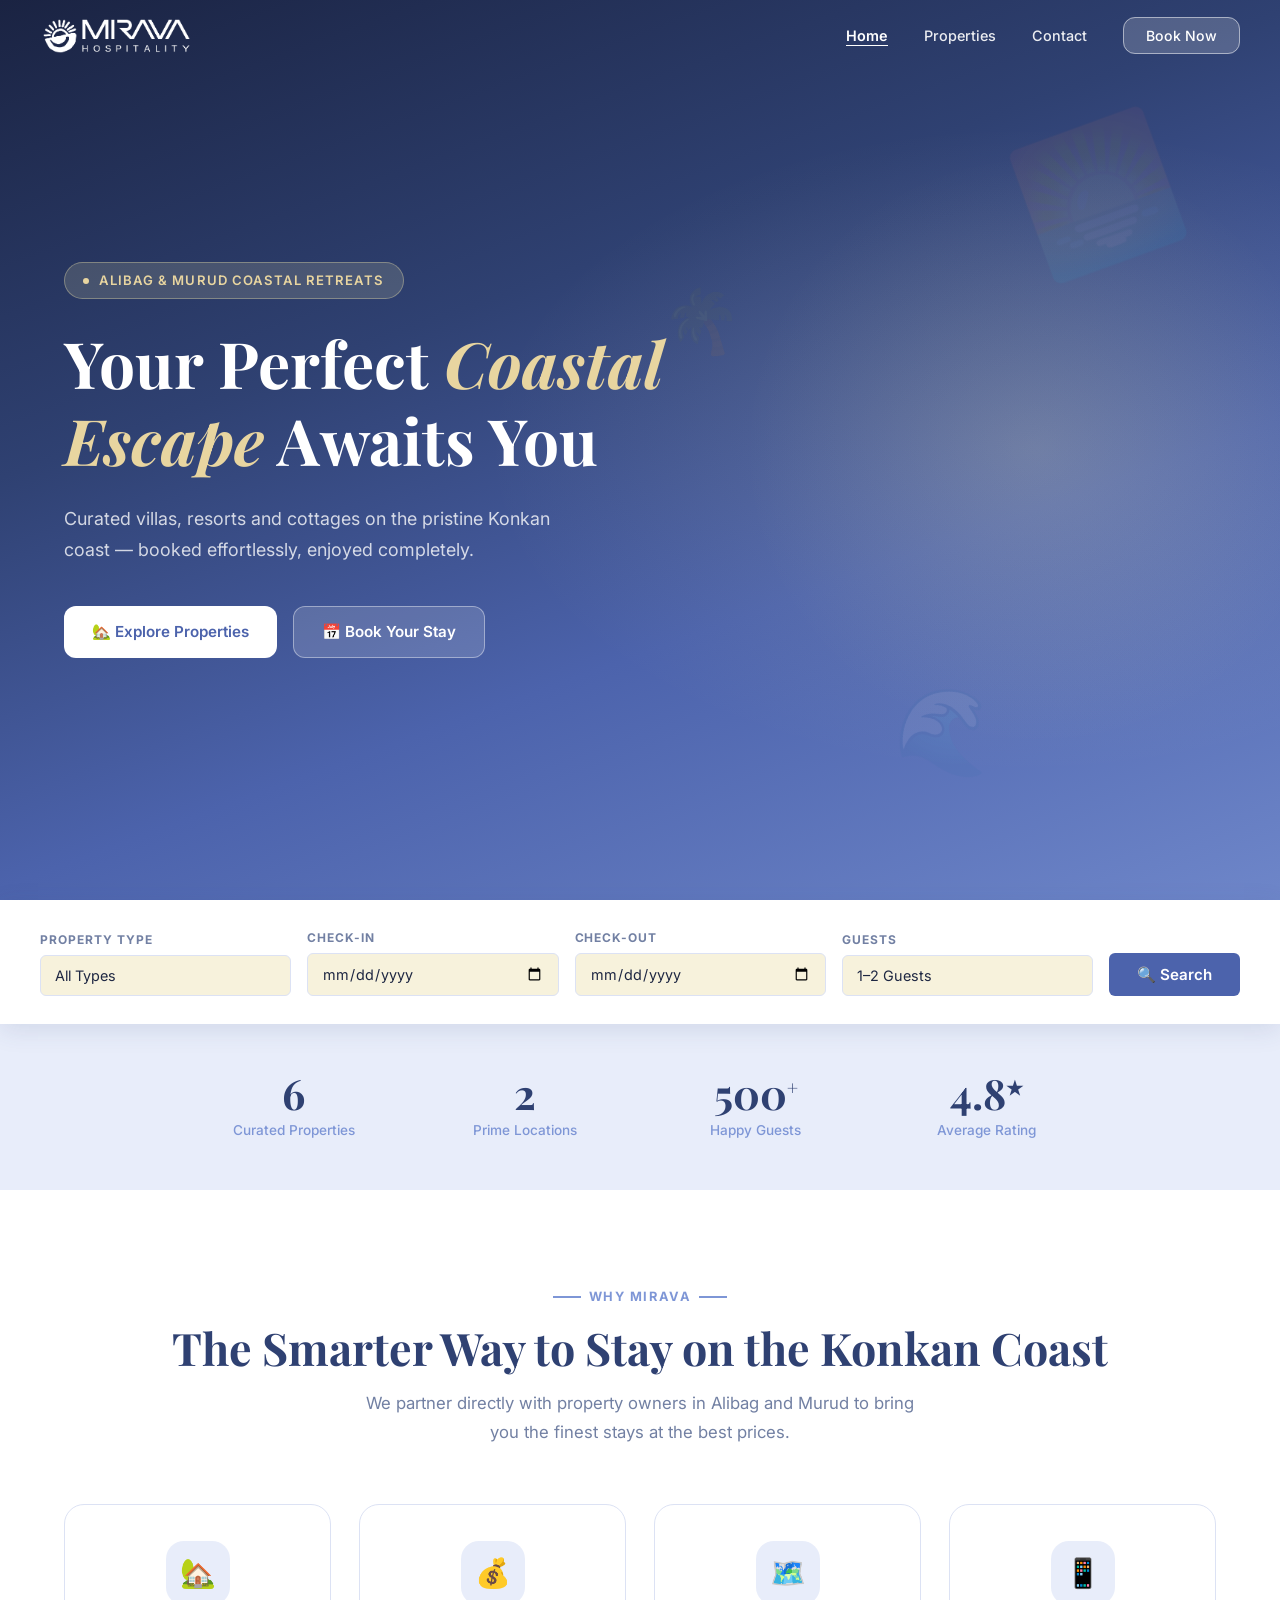
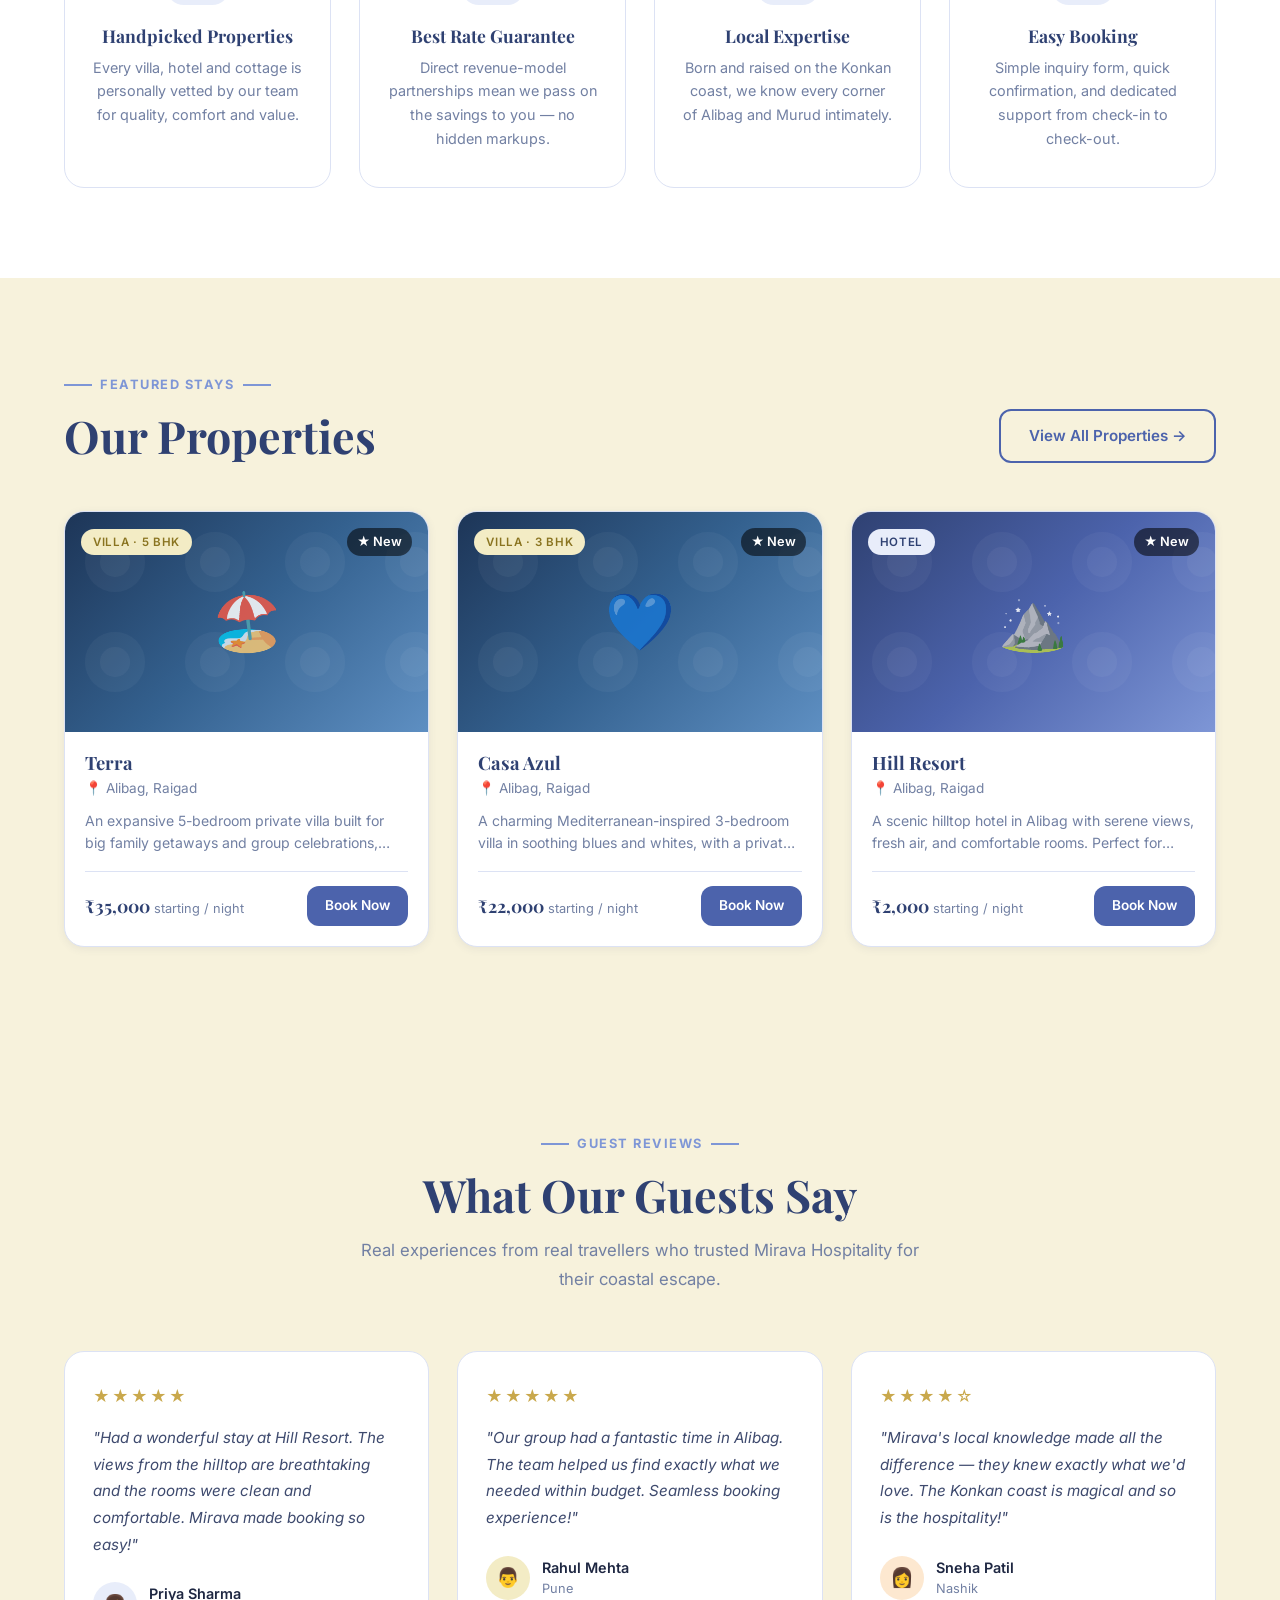
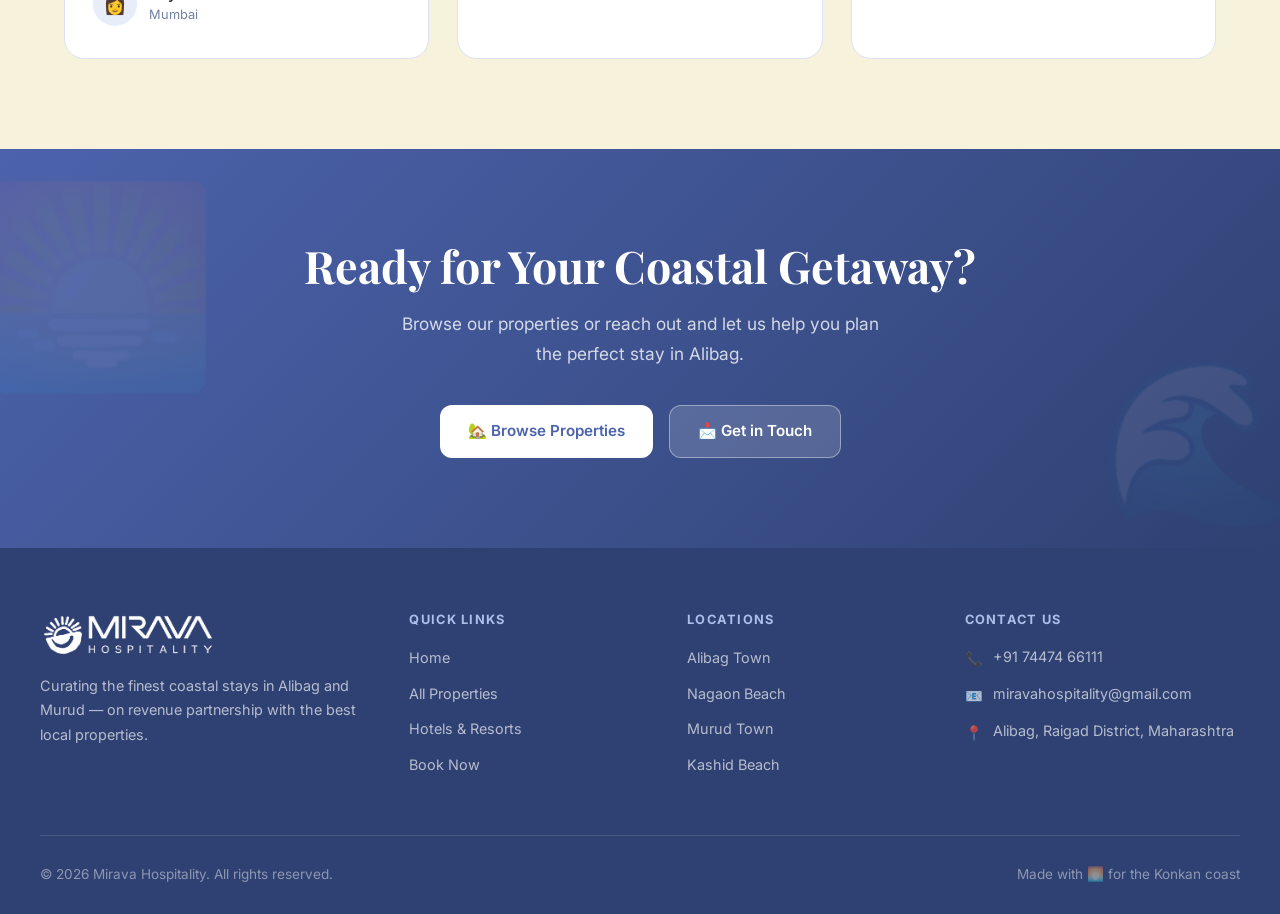
==== commit dd7062df: "Update print statement from 'Hello' to 'Goodbye'" ====
--- a/index.html
+++ b/index.html
@@ -463,1288 +463,4 @@
     });
   </script>
 </body>
-</html>    .hero-leaves.l1 { top: 10%; right: 8%; transform: rotate(-20deg); }
-    .hero-leaves.l2 { bottom: 12%; right: 22%; transform: rotate(15deg); font-size: 5rem; }
-    .hero-leaves.l3 { top: 30%; right: 42%; transform: rotate(-10deg); font-size: 4rem; }
-
-    .hero-content {
-      position: relative; z-index: 2;
-      padding: 100px 24px 80px;
-      max-width: 1200px; margin: 0 auto; width: 100%;
-    }
-    .hero-eyebrow {
-      display: inline-flex; align-items: center; gap: 10px;
-      background: rgba(237,228,171,0.16);
-      border: 1px solid rgba(237,228,171,0.35);
-      color: var(--gold-light);
-      padding: 7px 18px; border-radius: 100px;
-      font-size: 0.82rem; font-weight: 600;
-      letter-spacing: 0.08em; text-transform: uppercase; margin-bottom: 26px;
-    }
-    .hero-eyebrow span { width: 6px; height: 6px; background: var(--gold-light); border-radius: 50%; }
-    .hero h1 { color: var(--white); max-width: 700px; margin-bottom: 24px; }
-    .hero h1 em { font-style: italic; color: var(--gold-light); }
-    .hero-sub { color: rgba(255,255,255,0.78); font-size: 1.12rem; max-width: 520px; line-height: 1.75; margin-bottom: 40px; }
-    .hero-actions { display: flex; gap: 16px; flex-wrap: wrap; }
-
-    /* Quick Search Strip */
-    .hero-strip { background: var(--white); padding: 28px 24px; position: relative; z-index: 10; box-shadow: var(--shadow-md); }
-    .hero-strip-inner { max-width: 1200px; margin: 0 auto; display: grid; grid-template-columns: repeat(4, 1fr) auto; gap: 16px; align-items: end; }
-    .strip-field label { display: block; font-size: 0.75rem; font-weight: 700; letter-spacing: 0.08em; text-transform: uppercase; color: var(--text-light); margin-bottom: 6px; }
-    .strip-field input, .strip-field select { width: 100%; padding: 11px 14px; border: 1.5px solid var(--border); border-radius: var(--radius-sm); font-family: 'Inter', sans-serif; font-size: 0.9rem; color: var(--text-dark); outline: none; transition: var(--transition); appearance: none; background: var(--sand); }
-    .strip-field input:focus, .strip-field select:focus { border-color: var(--accent); background: var(--white); box-shadow: 0 0 0 3px rgba(126,150,214,0.16); }
-    .strip-search { background: var(--primary-mid); color: var(--white); border: none; padding: 12px 28px; border-radius: var(--radius-sm); font-size: 0.95rem; font-weight: 600; cursor: pointer; transition: var(--transition); white-space: nowrap; display: flex; align-items: center; gap: 8px; }
-    .strip-search:hover { background: var(--primary); transform: translateY(-1px); }
-
-    /* Stats */
-    .stats { background: var(--accent-pale); padding: 48px 24px; }
-    .stats-inner { max-width: 900px; margin: 0 auto; display: grid; grid-template-columns: repeat(4, 1fr); gap: 24px; }
-    .stat-item { text-align: center; }
-    .stat-num { font-family: 'Playfair Display', serif; font-size: 2.6rem; font-weight: 700; color: var(--primary); line-height: 1; margin-bottom: 6px; }
-    .stat-num sup { font-size: 1.2rem; vertical-align: super; }
-    .stat-label { font-size: 0.85rem; color: var(--primary-light); font-weight: 500; }
-
-    /* Why Choose Us */
-    .features-grid { display: grid; grid-template-columns: repeat(4, 1fr); gap: 28px; margin-top: 56px; }
-    .feature-card { background: var(--white); border: 1px solid var(--border); border-radius: var(--radius-lg); padding: 36px 28px; text-align: center; transition: var(--transition); }
-    .feature-card:hover { transform: translateY(-4px); box-shadow: var(--shadow-md); border-color: var(--accent-light); }
-    .feature-icon { width: 64px; height: 64px; background: var(--accent-pale); border-radius: 18px; display: flex; align-items: center; justify-content: center; font-size: 1.8rem; margin: 0 auto 20px; transition: var(--transition); }
-    .feature-card:hover .feature-icon { background: var(--accent-light); }
-    .feature-card h3 { color: var(--primary); font-size: 1.1rem; margin-bottom: 10px; }
-    .feature-card p  { font-size: 0.9rem; color: var(--text-light); line-height: 1.65; }
-
-    /* Featured Properties */
-    .props-grid { display: grid; grid-template-columns: repeat(3, 1fr); gap: 28px; margin-top: 48px; }
-
-    /* Testimonials */
-    .testimonials { background: var(--sand); }
-    .testi-grid { display: grid; grid-template-columns: repeat(3, 1fr); gap: 28px; margin-top: 56px; }
-    .testi-card { background: var(--white); border-radius: var(--radius-lg); padding: 32px 28px; border: 1px solid var(--border); transition: var(--transition); }
-    .testi-card:hover { transform: translateY(-3px); box-shadow: var(--shadow-md); }
-    .testi-stars { color: var(--gold); font-size: 1rem; margin-bottom: 16px; letter-spacing: 2px; }
-    .testi-text { font-size: 0.95rem; color: var(--text-mid); line-height: 1.75; font-style: italic; margin-bottom: 24px; }
-    .testi-author { display: flex; align-items: center; gap: 12px; }
-    .testi-avatar { width: 44px; height: 44px; border-radius: 50%; display: flex; align-items: center; justify-content: center; font-size: 1.2rem; flex-shrink: 0; }
-    .testi-name { font-weight: 600; font-size: 0.9rem; color: var(--text-dark); }
-    .testi-loc  { font-size: 0.8rem; color: var(--text-light); }
-
-    /* CTA */
-    .cta-section { background: linear-gradient(135deg, var(--primary-mid) 0%, var(--primary) 100%); padding: 90px 24px; text-align: center; position: relative; overflow: hidden; }
-    .cta-section::before { content: '🌅'; position: absolute; font-size: 12rem; opacity: 0.07; top: -20px; left: -20px; pointer-events: none; }
-    .cta-section::after  { content: '🌊'; position: absolute; font-size: 10rem; opacity: 0.07; bottom: -20px; right: -20px; pointer-events: none; }
-    .cta-section h2 { color: var(--white); margin-bottom: 16px; }
-    .cta-section p  { color: rgba(255,255,255,0.78); font-size: 1.08rem; max-width: 500px; margin: 0 auto 36px; }
-    .cta-buttons { display: flex; gap: 16px; justify-content: center; flex-wrap: wrap; }
-
-    @media (max-width: 1024px) {
-      .features-grid { grid-template-columns: repeat(2, 1fr); }
-      .props-grid    { grid-template-columns: 1fr; max-width: 480px; margin-left: auto; margin-right: auto; }
-      .testi-grid    { grid-template-columns: repeat(2, 1fr); }
-      .stats-inner   { grid-template-columns: repeat(2, 1fr); gap: 32px; }
-      .hero-strip-inner { grid-template-columns: 1fr 1fr; }
-      .strip-search  { grid-column: span 2; width: 100%; justify-content: center; }
-    }
-    @media (max-width: 768px) {
-      .testi-grid { grid-template-columns: 1fr; }
-      .hero-strip-inner { grid-template-columns: 1fr; }
-      .strip-search { grid-column: span 1; }
-    }
-    @media (max-width: 600px) {
-      .features-grid { grid-template-columns: 1fr; }
-      .stats-inner   { grid-template-columns: repeat(2, 1fr); }
-    }
-  </style>
-</head>
-<body>
-
-  <!-- NAVBAR -->
-  <nav class="navbar transparent" id="navbar">
-    <div class="navbar-inner">
-      <a href="index.html" class="logo">
-        <img src="IMG_0647.png" alt="Mirava Hospitality" class="logo-img" id="navLogo" />
-      </a>
-      <ul class="nav-links">
-        <li><a href="index.html" class="active">Home</a></li>
-        <li><a href="properties.html">Properties</a></li>
-        <li><a href="contact.html">Contact</a></li>
-        <li><a href="contact.html" class="nav-cta">Book Now</a></li>
-      </ul>
-      <div class="hamburger" id="hamburger" onclick="toggleMenu()">
-        <span></span><span></span><span></span>
-      </div>
-    </div>
-    <div class="mobile-menu" id="mobileMenu">
-      <a href="index.html" class="active">Home</a>
-      <a href="properties.html">Properties</a>
-      <a href="contact.html">Contact</a>
-      <a href="contact.html" class="mobile-cta">📅 Book Now</a>
-    </div>
-  </nav>
-
-  <!-- HERO -->
-  <section class="hero">
-    <div class="hero-deco"></div>
-    <div class="hero-leaves l1">🌅</div>
-    <div class="hero-leaves l2">🌊</div>
-    <div class="hero-leaves l3">🌴</div>
-    <div class="hero-content">
-      <div class="hero-eyebrow"><span></span> Alibag &amp; Murud Coastal Retreats</div>
-      <h1>Your Perfect <em>Coastal Escape</em> Awaits You</h1>
-      <p class="hero-sub">Curated villas, resorts and cottages on the pristine Konkan coast — booked effortlessly, enjoyed completely.</p>
-      <div class="hero-actions">
-        <a href="properties.html" class="btn btn-white">🏡 Explore Properties</a>
-        <a href="contact.html" class="btn" style="background:rgba(255,255,255,0.15);color:#fff;border:1.5px solid rgba(255,255,255,0.4);">📅 Book Your Stay</a>
-      </div>
-    </div>
-  </section>
-
-  <!-- QUICK SEARCH STRIP -->
-  <div class="hero-strip">
-    <div class="hero-strip-inner">
-      <div class="strip-field">
-        <label>Property Type</label>
-        <select>
-          <option value="">All Types</option>
-          <option>Hotel / Resort</option>
-          <option>Villa</option>
-          <option>Cottage</option>
-        </select>
-      </div>
-      <div class="strip-field">
-        <label>Check-In</label>
-        <input type="date" id="strip-checkin" />
-      </div>
-      <div class="strip-field">
-        <label>Check-Out</label>
-        <input type="date" id="strip-checkout" />
-      </div>
-      <div class="strip-field">
-        <label>Guests</label>
-        <select>
-          <option>1–2 Guests</option>
-          <option>3–4 Guests</option>
-          <option>5–8 Guests</option>
-          <option>9+ Guests</option>
-        </select>
-      </div>
-      <button class="strip-search" onclick="window.location.href='contact.html'">🔍 Search</button>
-    </div>
-  </div>
-
-  <!-- STATS -->
-  <div class="stats">
-    <div class="stats-inner">
-      <div class="stat-item">
-        <div class="stat-num">6</div>
-        <div class="stat-label">Curated Properties</div>
-      </div>
-      <div class="stat-item">
-        <div class="stat-num">2</div>
-        <div class="stat-label">Prime Locations</div>
-      </div>
-      <div class="stat-item">
-        <div class="stat-num">500<sup>+</sup></div>
-        <div class="stat-label">Happy Guests</div>
-      </div>
-      <div class="stat-item">
-        <div class="stat-num">4.8<sup>★</sup></div>
-        <div class="stat-label">Average Rating</div>
-      </div>
-    </div>
-  </div>
-
-  <!-- WHY CHOOSE US -->
-  <section class="section" style="background: var(--white);">
-    <div class="container">
-      <div class="text-center">
-        <div class="section-label">Why Mirava</div>
-        <h2 class="section-title">The Smarter Way to Stay on the Konkan Coast</h2>
-        <p class="section-sub center">We partner directly with property owners in Alibag and Murud to bring you the finest stays at the best prices.</p>
-      </div>
-      <div class="features-grid">
-        <div class="feature-card">
-          <div class="feature-icon">🏡</div>
-          <h3>Handpicked Properties</h3>
-          <p>Every villa, hotel and cottage is personally vetted by our team for quality, comfort and value.</p>
-        </div>
-        <div class="feature-card">
-          <div class="feature-icon">💰</div>
-          <h3>Best Rate Guarantee</h3>
-          <p>Direct revenue-model partnerships mean we pass on the savings to you — no hidden markups.</p>
-        </div>
-        <div class="feature-card">
-          <div class="feature-icon">🗺️</div>
-          <h3>Local Expertise</h3>
-          <p>Born and raised on the Konkan coast, we know every corner of Alibag and Murud intimately.</p>
-        </div>
-        <div class="feature-card">
-          <div class="feature-icon">📱</div>
-          <h3>Easy Booking</h3>
-          <p>Simple inquiry form, quick confirmation, and dedicated support from check-in to check-out.</p>
-        </div>
-      </div>
-    </div>
-  </section>
-
-  <!-- FEATURED PROPERTIES -->
-  <section class="section" style="background: var(--sand);">
-    <div class="container">
-      <div style="display:flex; align-items:flex-end; justify-content:space-between; flex-wrap:wrap; gap:20px; margin-bottom:0;">
-        <div>
-          <div class="section-label">Featured Stays</div>
-          <h2 class="section-title" style="margin-bottom:0;">Our Properties</h2>
-        </div>
-        <a href="properties.html" class="btn btn-outline">View All Properties →</a>
-      </div>
-      <div class="props-grid">
-
-        <!-- Terra -->
-        <div class="property-card">
-          <div class="property-card-img">
-            <div class="img-bg img-bg-villa">
-              <div class="img-inner"><span class="img-icon">🏖️</span></div>
-            </div>
-            <div class="badge-overlay"><span class="badge badge-villa">Villa · 5 BHK</span></div>
-            <div class="rating-overlay">★ New</div>
-          </div>
-          <div class="property-card-body">
-            <h3>Terra</h3>
-            <div class="location">📍 Alibag, Raigad</div>
-            <p>An expansive 5-bedroom private villa built for big family getaways and group celebrations, with a private pool and lush lawns.</p>
-            <div class="property-card-footer">
-              <div class="price">₹35,000 <span>starting / night</span></div>
-              <a href="contact.html?property=terra" class="btn btn-primary" style="padding:9px 18px; font-size:0.85rem;">Book Now</a>
-            </div>
-          </div>
-        </div>
-
-        <!-- Casa Azul -->
-        <div class="property-card">
-          <div class="property-card-img">
-            <div class="img-bg img-bg-villa">
-              <div class="img-inner"><span class="img-icon">💙</span></div>
-            </div>
-            <div class="badge-overlay"><span class="badge badge-villa">Villa · 3 BHK</span></div>
-            <div class="rating-overlay">★ New</div>
-          </div>
-          <div class="property-card-body">
-            <h3>Casa Azul</h3>
-            <div class="location">📍 Alibag, Raigad</div>
-            <p>A charming Mediterranean-inspired 3-bedroom villa in soothing blues and whites, with a private pool and alfresco dining deck.</p>
-            <div class="property-card-footer">
-              <div class="price">₹22,000 <span>starting / night</span></div>
-              <a href="contact.html?property=casa-azul" class="btn btn-primary" style="padding:9px 18px; font-size:0.85rem;">Book Now</a>
-            </div>
-          </div>
-        </div>
-
-        <!-- Hill Resort -->
-        <div class="property-card">
-          <div class="property-card-img">
-            <div class="img-bg img-bg-hotel">
-              <div class="img-inner"><span class="img-icon">⛰️</span></div>
-            </div>
-            <div class="badge-overlay"><span class="badge badge-hotel">Hotel</span></div>
-            <div class="rating-overlay">★ New</div>
-          </div>
-          <div class="property-card-body">
-            <h3>Hill Resort</h3>
-            <div class="location">📍 Alibag, Raigad</div>
-            <p>A scenic hilltop hotel in Alibag with serene views, fresh air, and comfortable rooms. Perfect for families and peaceful weekend escapes.</p>
-            <div class="property-card-footer">
-              <div class="price">₹2,000 <span>starting / night</span></div>
-              <a href="contact.html?property=hill-resort" class="btn btn-primary" style="padding:9px 18px; font-size:0.85rem;">Book Now</a>
-            </div>
-          </div>
-        </div>
-
-      </div>
-    </div>
-  </section>
-
-  <!-- TESTIMONIALS -->
-  <section class="section testimonials">
-    <div class="container">
-      <div class="text-center">
-        <div class="section-label">Guest Reviews</div>
-        <h2 class="section-title">What Our Guests Say</h2>
-        <p class="section-sub center">Real experiences from real travellers who trusted Mirava Hospitality for their coastal escape.</p>
-      </div>
-      <div class="testi-grid">
-        <div class="testi-card">
-          <div class="testi-stars">★★★★★</div>
-          <p class="testi-text">"Had a wonderful stay at Hill Resort. The views from the hilltop are breathtaking and the rooms were clean and comfortable. Mirava made booking so easy!"</p>
-          <div class="testi-author">
-            <div class="testi-avatar" style="background: var(--accent-pale);">👩</div>
-            <div>
-              <div class="testi-name">Priya Sharma</div>
-              <div class="testi-loc">Mumbai</div>
-            </div>
-          </div>
-        </div>
-        <div class="testi-card">
-          <div class="testi-stars">★★★★★</div>
-          <p class="testi-text">"Our group had a fantastic time in Alibag. The team helped us find exactly what we needed within budget. Seamless booking experience!"</p>
-          <div class="testi-author">
-            <div class="testi-avatar" style="background: #F3ECC5;">👨</div>
-            <div>
-              <div class="testi-name">Rahul Mehta</div>
-              <div class="testi-loc">Pune</div>
-            </div>
-          </div>
-        </div>
-        <div class="testi-card">
-          <div class="testi-stars">★★★★☆</div>
-          <p class="testi-text">"Mirava's local knowledge made all the difference — they knew exactly what we'd love. The Konkan coast is magical and so is the hospitality!"</p>
-          <div class="testi-author">
-            <div class="testi-avatar" style="background: #FDE8D0;">👩</div>
-            <div>
-              <div class="testi-name">Sneha Patil</div>
-              <div class="testi-loc">Nashik</div>
-            </div>
-          </div>
-        </div>
-      </div>
-    </div>
-  </section>
-
-  <!-- CTA -->
-  <section class="cta-section">
-    <div style="position:relative;z-index:2;">
-      <h2>Ready for Your Coastal Getaway?</h2>
-      <p>Browse our properties or reach out and let us help you plan the perfect stay in Alibag.</p>
-      <div class="cta-buttons">
-        <a href="properties.html" class="btn btn-white">🏡 Browse Properties</a>
-        <a href="contact.html" class="btn" style="background:rgba(255,255,255,0.15);color:#fff;border:1.5px solid rgba(255,255,255,0.4);">📩 Get in Touch</a>
-      </div>
-    </div>
-  </section>
-
-  <!-- FOOTER -->
-  <footer>
-    <div class="footer-grid">
-      <div class="footer-brand">
-        <div class="logo">
-          <img src="IMG_0647.png" alt="Mirava Hospitality" class="logo-img logo-img-footer" />
-        </div>
-        <p style="margin-top:16px;">Curating the finest coastal stays in Alibag and Murud — on revenue partnership with the best local properties.</p>
-      </div>
-      <div class="footer-col">
-        <h4>Quick Links</h4>
-        <ul>
-          <li><a href="index.html">Home</a></li>
-          <li><a href="properties.html">All Properties</a></li>
-          <li><a href="properties.html?type=hotel">Hotels &amp; Resorts</a></li>
-          <li><a href="contact.html">Book Now</a></li>
-        </ul>
-      </div>
-      <div class="footer-col">
-        <h4>Locations</h4>
-        <ul>
-          <li><a href="#">Alibag Town</a></li>
-          <li><a href="#">Nagaon Beach</a></li>
-          <li><a href="#">Murud Town</a></li>
-          <li><a href="#">Kashid Beach</a></li>
-        </ul>
-      </div>
-      <div class="footer-col">
-        <h4>Contact Us</h4>
-        <div class="contact-item"><span>📞</span><span>+91 74474 66111</span></div>
-        <div class="contact-item"><span>📧</span><span>miravahospitality@gmail.com</span></div>
-        <div class="contact-item"><span>📍</span><span>Alibag, Raigad District, Maharashtra</span></div>
-      </div>
-    </div>
-    <div class="footer-bottom">
-      <span>© 2026 Mirava Hospitality. All rights reserved.</span>
-      <span>Made with 🌅 for the Konkan coast</span>
-    </div>
-  </footer>
-
-  <script>
-    const navbar = document.getElementById('navbar');
-    const navLogo = document.getElementById('navLogo');
-    window.addEventListener('scroll', () => {
-      if (window.scrollY > 80) {
-        navbar.classList.remove('transparent'); navbar.classList.add('scrolled');
-        navLogo.src = 'IMG_0646.png';
-      } else {
-        navbar.classList.remove('scrolled'); navbar.classList.add('transparent');
-        navLogo.src = 'IMG_0647.png';
-      }
-    });
-    function toggleMenu() { document.getElementById('mobileMenu').classList.toggle('open'); }
-    const today = new Date().toISOString().split('T')[0];
-    document.getElementById('strip-checkin').min  = today;
-    document.getElementById('strip-checkout').min = today;
-    document.getElementById('strip-checkin').addEventListener('change', function() {
-      document.getElementById('strip-checkout').min = this.value;
-    });
-    const statNums = document.querySelectorAll('.stat-num');
-    const observer = new IntersectionObserver((entries) => {
-      entries.forEach(entry => {
-        if (entry.isIntersecting) { entry.target.style.opacity = '1'; entry.target.style.transform = 'translateY(0)'; }
-      });
-    }, { threshold: 0.3 });
-    statNums.forEach(el => {
-      el.style.opacity = '0'; el.style.transform = 'translateY(20px)';
-      el.style.transition = 'opacity 0.6s ease, transform 0.6s ease';
-      observer.observe(el);
-    });
-  </script>
-</body>
-</html>    .hero-leaves.l1 { top: 10%; right: 8%; transform: rotate(-20deg); }
-    .hero-leaves.l2 { bottom: 12%; right: 22%; transform: rotate(15deg); font-size: 5rem; }
-    .hero-leaves.l3 { top: 30%; right: 42%; transform: rotate(-10deg); font-size: 4rem; }
-
-    .hero-content {
-      position: relative; z-index: 2;
-      padding: 100px 24px 80px;
-      max-width: 1200px; margin: 0 auto; width: 100%;
-    }
-    .hero-eyebrow {
-      display: inline-flex; align-items: center; gap: 10px;
-      background: rgba(237,228,171,0.16);
-      border: 1px solid rgba(237,228,171,0.35);
-      color: var(--gold-light);
-      padding: 7px 18px; border-radius: 100px;
-      font-size: 0.82rem; font-weight: 600;
-      letter-spacing: 0.08em; text-transform: uppercase; margin-bottom: 26px;
-    }
-    .hero-eyebrow span { width: 6px; height: 6px; background: var(--gold-light); border-radius: 50%; }
-    .hero h1 { color: var(--white); max-width: 700px; margin-bottom: 24px; }
-    .hero h1 em { font-style: italic; color: var(--gold-light); }
-    .hero-sub { color: rgba(255,255,255,0.78); font-size: 1.12rem; max-width: 520px; line-height: 1.75; margin-bottom: 40px; }
-    .hero-actions { display: flex; gap: 16px; flex-wrap: wrap; }
-
-    /* Quick Search Strip */
-    .hero-strip { background: var(--white); padding: 28px 24px; position: relative; z-index: 10; box-shadow: var(--shadow-md); }
-    .hero-strip-inner { max-width: 1200px; margin: 0 auto; display: grid; grid-template-columns: repeat(4, 1fr) auto; gap: 16px; align-items: end; }
-    .strip-field label { display: block; font-size: 0.75rem; font-weight: 700; letter-spacing: 0.08em; text-transform: uppercase; color: var(--text-light); margin-bottom: 6px; }
-    .strip-field input, .strip-field select { width: 100%; padding: 11px 14px; border: 1.5px solid var(--border); border-radius: var(--radius-sm); font-family: 'Inter', sans-serif; font-size: 0.9rem; color: var(--text-dark); outline: none; transition: var(--transition); appearance: none; background: var(--sand); }
-    .strip-field input:focus, .strip-field select:focus { border-color: var(--accent); background: var(--white); box-shadow: 0 0 0 3px rgba(126,150,214,0.16); }
-    .strip-search { background: var(--primary-mid); color: var(--white); border: none; padding: 12px 28px; border-radius: var(--radius-sm); font-size: 0.95rem; font-weight: 600; cursor: pointer; transition: var(--transition); white-space: nowrap; display: flex; align-items: center; gap: 8px; }
-    .strip-search:hover { background: var(--primary); transform: translateY(-1px); }
-
-    /* Stats */
-    .stats { background: var(--accent-pale); padding: 48px 24px; }
-    .stats-inner { max-width: 900px; margin: 0 auto; display: grid; grid-template-columns: repeat(4, 1fr); gap: 24px; }
-    .stat-item { text-align: center; }
-    .stat-num { font-family: 'Playfair Display', serif; font-size: 2.6rem; font-weight: 700; color: var(--primary); line-height: 1; margin-bottom: 6px; }
-    .stat-num sup { font-size: 1.2rem; vertical-align: super; }
-    .stat-label { font-size: 0.85rem; color: var(--primary-light); font-weight: 500; }
-
-    /* Why Choose Us */
-    .features-grid { display: grid; grid-template-columns: repeat(4, 1fr); gap: 28px; margin-top: 56px; }
-    .feature-card { background: var(--white); border: 1px solid var(--border); border-radius: var(--radius-lg); padding: 36px 28px; text-align: center; transition: var(--transition); }
-    .feature-card:hover { transform: translateY(-4px); box-shadow: var(--shadow-md); border-color: var(--accent-light); }
-    .feature-icon { width: 64px; height: 64px; background: var(--accent-pale); border-radius: 18px; display: flex; align-items: center; justify-content: center; font-size: 1.8rem; margin: 0 auto 20px; transition: var(--transition); }
-    .feature-card:hover .feature-icon { background: var(--accent-light); }
-    .feature-card h3 { color: var(--primary); font-size: 1.1rem; margin-bottom: 10px; }
-    .feature-card p  { font-size: 0.9rem; color: var(--text-light); line-height: 1.65; }
-
-    /* Featured Properties */
-    .props-grid { display: grid; grid-template-columns: repeat(3, 1fr); gap: 28px; margin-top: 48px; }
-
-    /* Testimonials */
-    .testimonials { background: var(--sand); }
-    .testi-grid { display: grid; grid-template-columns: repeat(3, 1fr); gap: 28px; margin-top: 56px; }
-    .testi-card { background: var(--white); border-radius: var(--radius-lg); padding: 32px 28px; border: 1px solid var(--border); transition: var(--transition); }
-    .testi-card:hover { transform: translateY(-3px); box-shadow: var(--shadow-md); }
-    .testi-stars { color: var(--gold); font-size: 1rem; margin-bottom: 16px; letter-spacing: 2px; }
-    .testi-text { font-size: 0.95rem; color: var(--text-mid); line-height: 1.75; font-style: italic; margin-bottom: 24px; }
-    .testi-author { display: flex; align-items: center; gap: 12px; }
-    .testi-avatar { width: 44px; height: 44px; border-radius: 50%; display: flex; align-items: center; justify-content: center; font-size: 1.2rem; flex-shrink: 0; }
-    .testi-name { font-weight: 600; font-size: 0.9rem; color: var(--text-dark); }
-    .testi-loc  { font-size: 0.8rem; color: var(--text-light); }
-
-    /* CTA */
-    .cta-section { background: linear-gradient(135deg, var(--primary-mid) 0%, var(--primary) 100%); padding: 90px 24px; text-align: center; position: relative; overflow: hidden; }
-    .cta-section::before { content: '🌅'; position: absolute; font-size: 12rem; opacity: 0.07; top: -20px; left: -20px; pointer-events: none; }
-    .cta-section::after  { content: '🌊'; position: absolute; font-size: 10rem; opacity: 0.07; bottom: -20px; right: -20px; pointer-events: none; }
-    .cta-section h2 { color: var(--white); margin-bottom: 16px; }
-    .cta-section p  { color: rgba(255,255,255,0.78); font-size: 1.08rem; max-width: 500px; margin: 0 auto 36px; }
-    .cta-buttons { display: flex; gap: 16px; justify-content: center; flex-wrap: wrap; }
-
-    @media (max-width: 1024px) {
-      .features-grid { grid-template-columns: repeat(2, 1fr); }
-      .props-grid    { grid-template-columns: 1fr; max-width: 480px; margin-left: auto; margin-right: auto; }
-      .testi-grid    { grid-template-columns: repeat(2, 1fr); }
-      .stats-inner   { grid-template-columns: repeat(2, 1fr); gap: 32px; }
-      .hero-strip-inner { grid-template-columns: 1fr 1fr; }
-      .strip-search  { grid-column: span 2; width: 100%; justify-content: center; }
-    }
-    @media (max-width: 768px) {
-      .testi-grid { grid-template-columns: 1fr; }
-      .hero-strip-inner { grid-template-columns: 1fr; }
-      .strip-search { grid-column: span 1; }
-    }
-    @media (max-width: 600px) {
-      .features-grid { grid-template-columns: 1fr; }
-      .stats-inner   { grid-template-columns: repeat(2, 1fr); }
-    }
-  </style>
-</head>
-<body>
-
-  <!-- NAVBAR -->
-  <nav class="navbar transparent" id="navbar">
-    <div class="navbar-inner">
-      <a href="index.html" class="logo">
-        <img src="logo-icon-white.png" alt="Mirava Hospitality" class="logo-img logo-icon-nav" id="navLogo" />
-      </a>
-      <ul class="nav-links">
-        <li><a href="index.html" class="active">Home</a></li>
-        <li><a href="properties.html">Properties</a></li>
-        <li><a href="contact.html">Contact</a></li>
-        <li><a href="contact.html" class="nav-cta">Book Now</a></li>
-      </ul>
-      <div class="hamburger" id="hamburger" onclick="toggleMenu()">
-        <span></span><span></span><span></span>
-      </div>
-    </div>
-    <div class="mobile-menu" id="mobileMenu">
-      <a href="index.html" class="active">Home</a>
-      <a href="properties.html">Properties</a>
-      <a href="contact.html">Contact</a>
-      <a href="contact.html" class="mobile-cta">📅 Book Now</a>
-    </div>
-  </nav>
-
-  <!-- HERO -->
-  <section class="hero">
-    <div class="hero-deco"></div>
-    <div class="hero-leaves l1">🌅</div>
-    <div class="hero-leaves l2">🌊</div>
-    <div class="hero-leaves l3">🌴</div>
-    <div class="hero-content">
-      <div class="hero-eyebrow"><span></span> Alibag &amp; Murud Coastal Retreats</div>
-      <h1>Your Perfect <em>Coastal Escape</em> Awaits You</h1>
-      <p class="hero-sub">Curated villas, resorts and cottages on the pristine Konkan coast — booked effortlessly, enjoyed completely.</p>
-      <div class="hero-actions">
-        <a href="properties.html" class="btn btn-white">🏡 Explore Properties</a>
-        <a href="contact.html" class="btn" style="background:rgba(255,255,255,0.15);color:#fff;border:1.5px solid rgba(255,255,255,0.4);">📅 Book Your Stay</a>
-      </div>
-    </div>
-  </section>
-
-  <!-- QUICK SEARCH STRIP -->
-  <div class="hero-strip">
-    <div class="hero-strip-inner">
-      <div class="strip-field">
-        <label>Property Type</label>
-        <select>
-          <option value="">All Types</option>
-          <option>Hotel / Resort</option>
-          <option>Villa</option>
-          <option>Cottage</option>
-        </select>
-      </div>
-      <div class="strip-field">
-        <label>Check-In</label>
-        <input type="date" id="strip-checkin" />
-      </div>
-      <div class="strip-field">
-        <label>Check-Out</label>
-        <input type="date" id="strip-checkout" />
-      </div>
-      <div class="strip-field">
-        <label>Guests</label>
-        <select>
-          <option>1–2 Guests</option>
-          <option>3–4 Guests</option>
-          <option>5–8 Guests</option>
-          <option>9+ Guests</option>
-        </select>
-      </div>
-      <button class="strip-search" onclick="window.location.href='contact.html'">🔍 Search</button>
-    </div>
-  </div>
-
-  <!-- STATS -->
-  <div class="stats">
-    <div class="stats-inner">
-      <div class="stat-item">
-        <div class="stat-num">6</div>
-        <div class="stat-label">Curated Properties</div>
-      </div>
-      <div class="stat-item">
-        <div class="stat-num">2</div>
-        <div class="stat-label">Prime Locations</div>
-      </div>
-      <div class="stat-item">
-        <div class="stat-num">500<sup>+</sup></div>
-        <div class="stat-label">Happy Guests</div>
-      </div>
-      <div class="stat-item">
-        <div class="stat-num">4.8<sup>★</sup></div>
-        <div class="stat-label">Average Rating</div>
-      </div>
-    </div>
-  </div>
-
-  <!-- WHY CHOOSE US -->
-  <section class="section" style="background: var(--white);">
-    <div class="container">
-      <div class="text-center">
-        <div class="section-label">Why Mirava</div>
-        <h2 class="section-title">The Smarter Way to Stay on the Konkan Coast</h2>
-        <p class="section-sub center">We partner directly with property owners in Alibag and Murud to bring you the finest stays at the best prices.</p>
-      </div>
-      <div class="features-grid">
-        <div class="feature-card">
-          <div class="feature-icon">🏡</div>
-          <h3>Handpicked Properties</h3>
-          <p>Every villa, hotel and cottage is personally vetted by our team for quality, comfort and value.</p>
-        </div>
-        <div class="feature-card">
-          <div class="feature-icon">💰</div>
-          <h3>Best Rate Guarantee</h3>
-          <p>Direct revenue-model partnerships mean we pass on the savings to you — no hidden markups.</p>
-        </div>
-        <div class="feature-card">
-          <div class="feature-icon">🗺️</div>
-          <h3>Local Expertise</h3>
-          <p>Born and raised on the Konkan coast, we know every corner of Alibag and Murud intimately.</p>
-        </div>
-        <div class="feature-card">
-          <div class="feature-icon">📱</div>
-          <h3>Easy Booking</h3>
-          <p>Simple inquiry form, quick confirmation, and dedicated support from check-in to check-out.</p>
-        </div>
-      </div>
-    </div>
-  </section>
-
-  <!-- FEATURED PROPERTIES -->
-  <section class="section" style="background: var(--sand);">
-    <div class="container">
-      <div style="display:flex; align-items:flex-end; justify-content:space-between; flex-wrap:wrap; gap:20px; margin-bottom:0;">
-        <div>
-          <div class="section-label">Featured Stays</div>
-          <h2 class="section-title" style="margin-bottom:0;">Our Properties</h2>
-        </div>
-        <a href="properties.html" class="btn btn-outline">View All Properties →</a>
-      </div>
-      <div class="props-grid">
-
-        <!-- Terra -->
-        <div class="property-card">
-          <div class="property-card-img">
-            <div class="img-bg img-bg-villa">
-              <div class="img-inner"><span class="img-icon">🏖️</span></div>
-            </div>
-            <div class="badge-overlay"><span class="badge badge-villa">Villa · 5 BHK</span></div>
-            <div class="rating-overlay">★ New</div>
-          </div>
-          <div class="property-card-body">
-            <h3>Terra</h3>
-            <div class="location">📍 Alibag, Raigad</div>
-            <p>An expansive 5-bedroom private villa built for big family getaways and group celebrations, with a private pool and lush lawns.</p>
-            <div class="property-card-footer">
-              <div class="price">₹35,000 <span>starting / night</span></div>
-              <a href="contact.html?property=terra" class="btn btn-primary" style="padding:9px 18px; font-size:0.85rem;">Book Now</a>
-            </div>
-          </div>
-        </div>
-
-        <!-- Casa Azul -->
-        <div class="property-card">
-          <div class="property-card-img">
-            <div class="img-bg img-bg-villa">
-              <div class="img-inner"><span class="img-icon">💙</span></div>
-            </div>
-            <div class="badge-overlay"><span class="badge badge-villa">Villa · 3 BHK</span></div>
-            <div class="rating-overlay">★ New</div>
-          </div>
-          <div class="property-card-body">
-            <h3>Casa Azul</h3>
-            <div class="location">📍 Alibag, Raigad</div>
-            <p>A charming Mediterranean-inspired 3-bedroom villa in soothing blues and whites, with a private pool and alfresco dining deck.</p>
-            <div class="property-card-footer">
-              <div class="price">₹22,000 <span>starting / night</span></div>
-              <a href="contact.html?property=casa-azul" class="btn btn-primary" style="padding:9px 18px; font-size:0.85rem;">Book Now</a>
-            </div>
-          </div>
-        </div>
-
-        <!-- Hill Resort -->
-        <div class="property-card">
-          <div class="property-card-img">
-            <div class="img-bg img-bg-hotel">
-              <div class="img-inner"><span class="img-icon">⛰️</span></div>
-            </div>
-            <div class="badge-overlay"><span class="badge badge-hotel">Hotel</span></div>
-            <div class="rating-overlay">★ New</div>
-          </div>
-          <div class="property-card-body">
-            <h3>Hill Resort</h3>
-            <div class="location">📍 Alibag, Raigad</div>
-            <p>A scenic hilltop hotel in Alibag with serene views, fresh air, and comfortable rooms. Perfect for families and peaceful weekend escapes.</p>
-            <div class="property-card-footer">
-              <div class="price">₹2,000 <span>starting / night</span></div>
-              <a href="contact.html?property=hill-resort" class="btn btn-primary" style="padding:9px 18px; font-size:0.85rem;">Book Now</a>
-            </div>
-          </div>
-        </div>
-
-      </div>
-    </div>
-  </section>
-
-  <!-- TESTIMONIALS -->
-  <section class="section testimonials">
-    <div class="container">
-      <div class="text-center">
-        <div class="section-label">Guest Reviews</div>
-        <h2 class="section-title">What Our Guests Say</h2>
-        <p class="section-sub center">Real experiences from real travellers who trusted Mirava Hospitality for their coastal escape.</p>
-      </div>
-      <div class="testi-grid">
-        <div class="testi-card">
-          <div class="testi-stars">★★★★★</div>
-          <p class="testi-text">"Had a wonderful stay at Hill Resort. The views from the hilltop are breathtaking and the rooms were clean and comfortable. Mirava made booking so easy!"</p>
-          <div class="testi-author">
-            <div class="testi-avatar" style="background: var(--accent-pale);">👩</div>
-            <div>
-              <div class="testi-name">Priya Sharma</div>
-              <div class="testi-loc">Mumbai</div>
-            </div>
-          </div>
-        </div>
-        <div class="testi-card">
-          <div class="testi-stars">★★★★★</div>
-          <p class="testi-text">"Our group had a fantastic time in Alibag. The team helped us find exactly what we needed within budget. Seamless booking experience!"</p>
-          <div class="testi-author">
-            <div class="testi-avatar" style="background: #F3ECC5;">👨</div>
-            <div>
-              <div class="testi-name">Rahul Mehta</div>
-              <div class="testi-loc">Pune</div>
-            </div>
-          </div>
-        </div>
-        <div class="testi-card">
-          <div class="testi-stars">★★★★☆</div>
-          <p class="testi-text">"Mirava's local knowledge made all the difference — they knew exactly what we'd love. The Konkan coast is magical and so is the hospitality!"</p>
-          <div class="testi-author">
-            <div class="testi-avatar" style="background: #FDE8D0;">👩</div>
-            <div>
-              <div class="testi-name">Sneha Patil</div>
-              <div class="testi-loc">Nashik</div>
-            </div>
-          </div>
-        </div>
-      </div>
-    </div>
-  </section>
-
-  <!-- CTA -->
-  <section class="cta-section">
-    <div style="position:relative;z-index:2;">
-      <h2>Ready for Your Coastal Getaway?</h2>
-      <p>Browse our properties or reach out and let us help you plan the perfect stay in Alibag.</p>
-      <div class="cta-buttons">
-        <a href="properties.html" class="btn btn-white">🏡 Browse Properties</a>
-        <a href="contact.html" class="btn" style="background:rgba(255,255,255,0.15);color:#fff;border:1.5px solid rgba(255,255,255,0.4);">📩 Get in Touch</a>
-      </div>
-    </div>
-  </section>
-
-  <!-- FOOTER -->
-  <footer>
-    <div class="footer-grid">
-      <div class="footer-brand">
-        <div class="logo">
-          <img src="logo-icon-white.png" alt="Mirava Hospitality" class="logo-img logo-icon-footer" />
-        </div>
-        <p style="margin-top:16px;">Curating the finest coastal stays in Alibag and Murud — on revenue partnership with the best local properties.</p>
-      </div>
-      <div class="footer-col">
-        <h4>Quick Links</h4>
-        <ul>
-          <li><a href="index.html">Home</a></li>
-          <li><a href="properties.html">All Properties</a></li>
-          <li><a href="properties.html?type=hotel">Hotels &amp; Resorts</a></li>
-          <li><a href="contact.html">Book Now</a></li>
-        </ul>
-      </div>
-      <div class="footer-col">
-        <h4>Locations</h4>
-        <ul>
-          <li><a href="#">Alibag Town</a></li>
-          <li><a href="#">Nagaon Beach</a></li>
-          <li><a href="#">Murud Town</a></li>
-          <li><a href="#">Kashid Beach</a></li>
-        </ul>
-      </div>
-      <div class="footer-col">
-        <h4>Contact Us</h4>
-        <div class="contact-item"><span>📞</span><span>+91 74474 66111</span></div>
-        <div class="contact-item"><span>📧</span><span>miravahospitality@gmail.com</span></div>
-        <div class="contact-item"><span>📍</span><span>Alibag, Raigad District, Maharashtra</span></div>
-      </div>
-    </div>
-    <div class="footer-bottom">
-      <span>© 2026 Mirava Hospitality. All rights reserved.</span>
-      <span>Made with 🌅 for the Konkan coast</span>
-    </div>
-  </footer>
-
-  <script>
-    const navbar = document.getElementById('navbar');
-    const navLogo = document.getElementById('navLogo');
-    window.addEventListener('scroll', () => {
-      if (window.scrollY > 80) {
-        navbar.classList.remove('transparent'); navbar.classList.add('scrolled');
-        navLogo.src = 'logo-icon-blue.png';
-      } else {
-        navbar.classList.remove('scrolled'); navbar.classList.add('transparent');
-        navLogo.src = 'logo-icon-white.png';
-      }
-    });
-    function toggleMenu() { document.getElementById('mobileMenu').classList.toggle('open'); }
-    const today = new Date().toISOString().split('T')[0];
-    document.getElementById('strip-checkin').min  = today;
-    document.getElementById('strip-checkout').min = today;
-    document.getElementById('strip-checkin').addEventListener('change', function() {
-      document.getElementById('strip-checkout').min = this.value;
-    });
-    const statNums = document.querySelectorAll('.stat-num');
-    const observer = new IntersectionObserver((entries) => {
-      entries.forEach(entry => {
-        if (entry.isIntersecting) { entry.target.style.opacity = '1'; entry.target.style.transform = 'translateY(0)'; }
-      });
-    }, { threshold: 0.3 });
-    statNums.forEach(el => {
-      el.style.opacity = '0'; el.style.transform = 'translateY(20px)';
-      el.style.transition = 'opacity 0.6s ease, transform 0.6s ease';
-      observer.observe(el);
-    });
-  </script>
-</body>
 </html>
-    .hero-content {
-      position: relative; z-index: 2;
-      padding: 100px 24px 80px;
-      max-width: 1200px; margin: 0 auto; width: 100%;
-    }
-    .hero-eyebrow {
-      display: inline-flex; align-items: center; gap: 10px;
-      background: rgba(237,228,171,0.16);
-      border: 1px solid rgba(237,228,171,0.35);
-      color: var(--gold-light);
-      padding: 7px 18px; border-radius: 100px;
-      font-size: 0.82rem; font-weight: 600;
-      letter-spacing: 0.08em; text-transform: uppercase; margin-bottom: 26px;
-    }
-    .hero-eyebrow span { width: 6px; height: 6px; background: var(--gold-light); border-radius: 50%; }
-    .hero h1 { color: var(--white); max-width: 700px; margin-bottom: 24px; }
-    .hero h1 em { font-style: italic; color: var(--gold-light); }
-    .hero-sub { color: rgba(255,255,255,0.78); font-size: 1.12rem; max-width: 520px; line-height: 1.75; margin-bottom: 40px; }
-    .hero-actions { display: flex; gap: 16px; flex-wrap: wrap; }
-
-    /* Quick Search Strip */
-    .hero-strip { background: var(--white); padding: 28px 24px; position: relative; z-index: 10; box-shadow: var(--shadow-md); }
-    .hero-strip-inner { max-width: 1200px; margin: 0 auto; display: grid; grid-template-columns: repeat(4, 1fr) auto; gap: 16px; align-items: end; }
-    .strip-field label { display: block; font-size: 0.75rem; font-weight: 700; letter-spacing: 0.08em; text-transform: uppercase; color: var(--text-light); margin-bottom: 6px; }
-    .strip-field input, .strip-field select { width: 100%; padding: 11px 14px; border: 1.5px solid var(--border); border-radius: var(--radius-sm); font-family: 'Inter', sans-serif; font-size: 0.9rem; color: var(--text-dark); outline: none; transition: var(--transition); appearance: none; background: var(--sand); }
-    .strip-field input:focus, .strip-field select:focus { border-color: var(--accent); background: var(--white); box-shadow: 0 0 0 3px rgba(126,150,214,0.16); }
-    .strip-search { background: var(--primary-mid); color: var(--white); border: none; padding: 12px 28px; border-radius: var(--radius-sm); font-size: 0.95rem; font-weight: 600; cursor: pointer; transition: var(--transition); white-space: nowrap; display: flex; align-items: center; gap: 8px; }
-    .strip-search:hover { background: var(--primary); transform: translateY(-1px); }
-
-    /* Stats */
-    .stats { background: var(--accent-pale); padding: 48px 24px; }
-    .stats-inner { max-width: 900px; margin: 0 auto; display: grid; grid-template-columns: repeat(4, 1fr); gap: 24px; }
-    .stat-item { text-align: center; }
-    .stat-num { font-family: 'Playfair Display', serif; font-size: 2.6rem; font-weight: 700; color: var(--primary); line-height: 1; margin-bottom: 6px; }
-    .stat-num sup { font-size: 1.2rem; vertical-align: super; }
-    .stat-label { font-size: 0.85rem; color: var(--primary-light); font-weight: 500; }
-
-    /* Why Choose Us */
-    .features-grid { display: grid; grid-template-columns: repeat(4, 1fr); gap: 28px; margin-top: 56px; }
-    .feature-card { background: var(--white); border: 1px solid var(--border); border-radius: var(--radius-lg); padding: 36px 28px; text-align: center; transition: var(--transition); }
-    .feature-card:hover { transform: translateY(-4px); box-shadow: var(--shadow-md); border-color: var(--accent-light); }
-    .feature-icon { width: 64px; height: 64px; background: var(--accent-pale); border-radius: 18px; display: flex; align-items: center; justify-content: center; font-size: 1.8rem; margin: 0 auto 20px; transition: var(--transition); }
-    .feature-card:hover .feature-icon { background: var(--accent-light); }
-    .feature-card h3 { color: var(--primary); font-size: 1.1rem; margin-bottom: 10px; }
-    .feature-card p  { font-size: 0.9rem; color: var(--text-light); line-height: 1.65; }
-
-    /* Featured Properties */
-    .props-grid { display: grid; grid-template-columns: repeat(3, 1fr); gap: 28px; margin-top: 48px; }
-
-    /* Testimonials */
-    .testimonials { background: var(--sand); }
-    .testi-grid { display: grid; grid-template-columns: repeat(3, 1fr); gap: 28px; margin-top: 56px; }
-    .testi-card { background: var(--white); border-radius: var(--radius-lg); padding: 32px 28px; border: 1px solid var(--border); transition: var(--transition); }
-    .testi-card:hover { transform: translateY(-3px); box-shadow: var(--shadow-md); }
-    .testi-stars { color: var(--gold); font-size: 1rem; margin-bottom: 16px; letter-spacing: 2px; }
-    .testi-text { font-size: 0.95rem; color: var(--text-mid); line-height: 1.75; font-style: italic; margin-bottom: 24px; }
-    .testi-author { display: flex; align-items: center; gap: 12px; }
-    .testi-avatar { width: 44px; height: 44px; border-radius: 50%; display: flex; align-items: center; justify-content: center; font-size: 1.2rem; flex-shrink: 0; }
-    .testi-name { font-weight: 600; font-size: 0.9rem; color: var(--text-dark); }
-    .testi-loc  { font-size: 0.8rem; color: var(--text-light); }
-
-    /* CTA */
-    .cta-section { background: linear-gradient(135deg, var(--primary-mid) 0%, var(--primary) 100%); padding: 90px 24px; text-align: center; position: relative; overflow: hidden; }
-    .cta-section::before { content: '🌅'; position: absolute; font-size: 12rem; opacity: 0.07; top: -20px; left: -20px; pointer-events: none; }
-    .cta-section::after  { content: '🌊'; position: absolute; font-size: 10rem; opacity: 0.07; bottom: -20px; right: -20px; pointer-events: none; }
-    .cta-section h2 { color: var(--white); margin-bottom: 16px; }
-    .cta-section p  { color: rgba(255,255,255,0.78); font-size: 1.08rem; max-width: 500px; margin: 0 auto 36px; }
-    .cta-buttons { display: flex; gap: 16px; justify-content: center; flex-wrap: wrap; }
-
-    @media (max-width: 1024px) {
-      .features-grid { grid-template-columns: repeat(2, 1fr); }
-      .props-grid    { grid-template-columns: 1fr; max-width: 480px; margin-left: auto; margin-right: auto; }
-      .testi-grid    { grid-template-columns: repeat(2, 1fr); }
-      .stats-inner   { grid-template-columns: repeat(2, 1fr); gap: 32px; }
-      .hero-strip-inner { grid-template-columns: 1fr 1fr; }
-      .strip-search  { grid-column: span 2; width: 100%; justify-content: center; }
-    }
-    @media (max-width: 768px) {
-      .testi-grid { grid-template-columns: 1fr; }
-      .hero-strip-inner { grid-template-columns: 1fr; }
-      .strip-search { grid-column: span 1; }
-    }
-    @media (max-width: 600px) {
-      .features-grid { grid-template-columns: 1fr; }
-      .stats-inner   { grid-template-columns: repeat(2, 1fr); }
-    }
-  </style>
-</head>
-<body>
-
-  <!-- NAVBAR -->
-  <nav class="navbar transparent" id="navbar">
-    <div class="navbar-inner">
-      <a href="index.html" class="logo">
-        <img src="logo-icon-white.png" alt="Mirava Hospitality" class="logo-img logo-icon-nav" id="navLogo" />
-      </a>
-      <ul class="nav-links">
-        <li><a href="index.html" class="active">Home</a></li>
-        <li><a href="properties.html">Properties</a></li>
-        <li><a href="contact.html">Contact</a></li>
-        <li><a href="contact.html" class="nav-cta">Book Now</a></li>
-      </ul>
-      <div class="hamburger" id="hamburger" onclick="toggleMenu()">
-        <span></span><span></span><span></span>
-      </div>
-    </div>
-    <div class="mobile-menu" id="mobileMenu">
-      <a href="index.html" class="active">Home</a>
-      <a href="properties.html">Properties</a>
-      <a href="contact.html">Contact</a>
-      <a href="contact.html" class="mobile-cta">📅 Book Now</a>
-    </div>
-  </nav>
-
-  <!-- HERO -->
-  <section class="hero">
-    <div class="hero-deco"></div>
-    <div class="hero-leaves l1">🌅</div>
-    <div class="hero-leaves l2">🌊</div>
-    <div class="hero-leaves l3">🌴</div>
-    <div class="hero-content">
-      <div class="hero-eyebrow"><span></span> Alibag &amp; Murud Coastal Retreats</div>
-      <h1>Your Perfect <em>Coastal Escape</em> Awaits You</h1>
-      <p class="hero-sub">Curated villas, resorts and cottages on the pristine Konkan coast — booked effortlessly, enjoyed completely.</p>
-      <div class="hero-actions">
-        <a href="properties.html" class="btn btn-white">🏡 Explore Properties</a>
-        <a href="contact.html" class="btn" style="background:rgba(255,255,255,0.15);color:#fff;border:1.5px solid rgba(255,255,255,0.4);">📅 Book Your Stay</a>
-      </div>
-    </div>
-  </section>
-
-  <!-- QUICK SEARCH STRIP -->
-  <div class="hero-strip">
-    <div class="hero-strip-inner">
-      <div class="strip-field">
-        <label>Property Type</label>
-        <select>
-          <option value="">All Types</option>
-          <option>Hotel / Resort</option>
-          <option>Villa</option>
-          <option>Cottage</option>
-        </select>
-      </div>
-      <div class="strip-field">
-        <label>Check-In</label>
-        <input type="date" id="strip-checkin" />
-      </div>
-      <div class="strip-field">
-        <label>Check-Out</label>
-        <input type="date" id="strip-checkout" />
-      </div>
-      <div class="strip-field">
-        <label>Guests</label>
-        <select>
-          <option>1–2 Guests</option>
-          <option>3–4 Guests</option>
-          <option>5–8 Guests</option>
-          <option>9+ Guests</option>
-        </select>
-      </div>
-      <button class="strip-search" onclick="window.location.href='contact.html'">🔍 Search</button>
-    </div>
-  </div>
-
-  <!-- STATS -->
-  <div class="stats">
-    <div class="stats-inner">
-      <div class="stat-item">
-        <div class="stat-num">6</div>
-        <div class="stat-label">Curated Properties</div>
-      </div>
-      <div class="stat-item">
-        <div class="stat-num">2</div>
-        <div class="stat-label">Prime Locations</div>
-      </div>
-      <div class="stat-item">
-        <div class="stat-num">500<sup>+</sup></div>
-        <div class="stat-label">Happy Guests</div>
-      </div>
-      <div class="stat-item">
-        <div class="stat-num">4.8<sup>★</sup></div>
-        <div class="stat-label">Average Rating</div>
-      </div>
-    </div>
-  </div>
-
-  <!-- WHY CHOOSE US -->
-  <section class="section" style="background: var(--white);">
-    <div class="container">
-      <div class="text-center">
-        <div class="section-label">Why Mirava</div>
-        <h2 class="section-title">The Smarter Way to Stay on the Konkan Coast</h2>
-        <p class="section-sub center">We partner directly with property owners in Alibag and Murud to bring you the finest stays at the best prices.</p>
-      </div>
-      <div class="features-grid">
-        <div class="feature-card">
-          <div class="feature-icon">🏡</div>
-          <h3>Handpicked Properties</h3>
-          <p>Every villa, hotel and cottage is personally vetted by our team for quality, comfort and value.</p>
-        </div>
-        <div class="feature-card">
-          <div class="feature-icon">💰</div>
-          <h3>Best Rate Guarantee</h3>
-          <p>Direct revenue-model partnerships mean we pass on the savings to you — no hidden markups.</p>
-        </div>
-        <div class="feature-card">
-          <div class="feature-icon">🗺️</div>
-          <h3>Local Expertise</h3>
-          <p>Born and raised on the Konkan coast, we know every corner of Alibag and Murud intimately.</p>
-        </div>
-        <div class="feature-card">
-          <div class="feature-icon">📱</div>
-          <h3>Easy Booking</h3>
-          <p>Simple inquiry form, quick confirmation, and dedicated support from check-in to check-out.</p>
-        </div>
-      </div>
-    </div>
-  </section>
-
-  <!-- FEATURED PROPERTIES -->
-  <section class="section" style="background: var(--sand);">
-    <div class="container">
-      <div style="display:flex; align-items:flex-end; justify-content:space-between; flex-wrap:wrap; gap:20px; margin-bottom:0;">
-        <div>
-          <div class="section-label">Featured Stays</div>
-          <h2 class="section-title" style="margin-bottom:0;">Our Properties</h2>
-        </div>
-        <a href="properties.html" class="btn btn-outline">View All Properties →</a>
-      </div>
-      <div class="props-grid">
-
-        <!-- Terra -->
-        <div class="property-card">
-          <div class="property-card-img">
-            <div class="img-bg img-bg-villa">
-              <div class="img-inner"><span class="img-icon">🏖️</span></div>
-            </div>
-            <div class="badge-overlay"><span class="badge badge-villa">Villa · 5 BHK</span></div>
-            <div class="rating-overlay">★ New</div>
-          </div>
-          <div class="property-card-body">
-            <h3>Terra</h3>
-            <div class="location">📍 Alibag, Raigad</div>
-            <p>An expansive 5-bedroom private villa built for big family getaways and group celebrations, with a private pool and lush lawns.</p>
-            <div class="property-card-footer">
-              <div class="price">₹35,000 <span>starting / night</span></div>
-              <a href="contact.html?property=terra" class="btn btn-primary" style="padding:9px 18px; font-size:0.85rem;">Book Now</a>
-            </div>
-          </div>
-        </div>
-
-        <!-- Casa Azul -->
-        <div class="property-card">
-          <div class="property-card-img">
-            <div class="img-bg img-bg-villa">
-              <div class="img-inner"><span class="img-icon">💙</span></div>
-            </div>
-            <div class="badge-overlay"><span class="badge badge-villa">Villa · 3 BHK</span></div>
-            <div class="rating-overlay">★ New</div>
-          </div>
-          <div class="property-card-body">
-            <h3>Casa Azul</h3>
-            <div class="location">📍 Alibag, Raigad</div>
-            <p>A charming Mediterranean-inspired 3-bedroom villa in soothing blues and whites, with a private pool and alfresco dining deck.</p>
-            <div class="property-card-footer">
-              <div class="price">₹22,000 <span>starting / night</span></div>
-              <a href="contact.html?property=casa-azul" class="btn btn-primary" style="padding:9px 18px; font-size:0.85rem;">Book Now</a>
-            </div>
-          </div>
-        </div>
-
-        <!-- Hill Resort -->
-        <div class="property-card">
-          <div class="property-card-img">
-            <div class="img-bg img-bg-hotel">
-              <div class="img-inner"><span class="img-icon">⛰️</span></div>
-            </div>
-            <div class="badge-overlay"><span class="badge badge-hotel">Hotel</span></div>
-            <div class="rating-overlay">★ New</div>
-          </div>
-          <div class="property-card-body">
-            <h3>Hill Resort</h3>
-            <div class="location">📍 Alibag, Raigad</div>
-            <p>A scenic hilltop hotel in Alibag with serene views, fresh air, and comfortable rooms. Perfect for families and peaceful weekend escapes.</p>
-            <div class="property-card-footer">
-              <div class="price">₹2,000 <span>starting / night</span></div>
-              <a href="contact.html?property=hill-resort" class="btn btn-primary" style="padding:9px 18px; font-size:0.85rem;">Book Now</a>
-            </div>
-          </div>
-        </div>
-
-      </div>
-    </div>
-  </section>
-
-  <!-- TESTIMONIALS -->
-  <section class="section testimonials">
-    <div class="container">
-      <div class="text-center">
-        <div class="section-label">Guest Reviews</div>
-        <h2 class="section-title">What Our Guests Say</h2>
-        <p class="section-sub center">Real experiences from real travellers who trusted Mirava Hospitality for their coastal escape.</p>
-      </div>
-      <div class="testi-grid">
-        <div class="testi-card">
-          <div class="testi-stars">★★★★★</div>
-          <p class="testi-text">"Had a wonderful stay at Hill Resort. The views from the hilltop are breathtaking and the rooms were clean and comfortable. Mirava made booking so easy!"</p>
-          <div class="testi-author">
-            <div class="testi-avatar" style="background: var(--accent-pale);">👩</div>
-            <div>
-              <div class="testi-name">Priya Sharma</div>
-              <div class="testi-loc">Mumbai</div>
-            </div>
-          </div>
-        </div>
-        <div class="testi-card">
-          <div class="testi-stars">★★★★★</div>
-          <p class="testi-text">"Our group had a fantastic time in Alibag. The team helped us find exactly what we needed within budget. Seamless booking experience!"</p>
-          <div class="testi-author">
-            <div class="testi-avatar" style="background: #F3ECC5;">👨</div>
-            <div>
-              <div class="testi-name">Rahul Mehta</div>
-              <div class="testi-loc">Pune</div>
-            </div>
-          </div>
-        </div>
-        <div class="testi-card">
-          <div class="testi-stars">★★★★☆</div>
-          <p class="testi-text">"Mirava's local knowledge made all the difference — they knew exactly what we'd love. The Konkan coast is magical and so is the hospitality!"</p>
-          <div class="testi-author">
-            <div class="testi-avatar" style="background: #FDE8D0;">👩</div>
-            <div>
-              <div class="testi-name">Sneha Patil</div>
-              <div class="testi-loc">Nashik</div>
-            </div>
-          </div>
-        </div>
-      </div>
-    </div>
-  </section>
-
-  <!-- CTA -->
-  <section class="cta-section">
-    <div style="position:relative;z-index:2;">
-      <h2>Ready for Your Coastal Getaway?</h2>
-      <p>Browse our properties or reach out and let us help you plan the perfect stay in Alibag.</p>
-      <div class="cta-buttons">
-        <a href="properties.html" class="btn btn-white">🏡 Browse Properties</a>
-        <a href="contact.html" class="btn" style="background:rgba(255,255,255,0.15);color:#fff;border:1.5px solid rgba(255,255,255,0.4);">📩 Get in Touch</a>
-      </div>
-    </div>
-  </section>
-
-  <!-- FOOTER -->
-  <footer>
-    <div class="footer-grid">
-      <div class="footer-brand">
-        <div class="logo">
-          <img src="logo-icon-white.png" alt="Mirava Hospitality" class="logo-img logo-icon-footer" />
-        </div>
-        <p style="margin-top:16px;">Curating the finest coastal stays in Alibag and Murud — on revenue partnership with the best local properties.</p>
-      </div>
-      <div class="footer-col">
-        <h4>Quick Links</h4>
-        <ul>
-          <li><a href="index.html">Home</a></li>
-          <li><a href="properties.html">All Properties</a></li>
-          <li><a href="properties.html?type=hotel">Hotels &amp; Resorts</a></li>
-          <li><a href="contact.html">Book Now</a></li>
-        </ul>
-      </div>
-      <div class="footer-col">
-        <h4>Locations</h4>
-        <ul>
-          <li><a href="#">Alibag Town</a></li>
-          <li><a href="#">Nagaon Beach</a></li>
-          <li><a href="#">Murud Town</a></li>
-          <li><a href="#">Kashid Beach</a></li>
-        </ul>
-      </div>
-      <div class="footer-col">
-        <h4>Contact Us</h4>
-        <div class="contact-item"><span>📞</span><span>+91 74474 66111</span></div>
-        <div class="contact-item"><span>📧</span><span>miravahospitality@gmail.com</span></div>
-        <div class="contact-item"><span>📍</span><span>Alibag, Raigad District, Maharashtra</span></div>
-      </div>
-    </div>
-    <div class="footer-bottom">
-      <span>© 2026 Mirava Hospitality. All rights reserved.</span>
-      <span>Made with 🌅 for the Konkan coast</span>
-    </div>
-  </footer>
-
-  <script>
-    const navbar = document.getElementById('navbar');
-    const navLogo = document.getElementById('navLogo');
-    window.addEventListener('scroll', () => {
-      if (window.scrollY > 80) {
-        navbar.classList.remove('transparent'); navbar.classList.add('scrolled');
-        navLogo.src = 'logo-icon-blue.png';
-      } else {
-        navbar.classList.remove('scrolled'); navbar.classList.add('transparent');
-        navLogo.src = 'logo-icon-white.png';
-      }
-    });
-    function toggleMenu() { document.getElementById('mobileMenu').classList.toggle('open'); }
-    const today = new Date().toISOString().split('T')[0];
-    document.getElementById('strip-checkin').min  = today;
-    document.getElementById('strip-checkout').min = today;
-    document.getElementById('strip-checkin').addEventListener('change', function() {
-      document.getElementById('strip-checkout').min = this.value;
-    });
-    const statNums = document.querySelectorAll('.stat-num');
-    const observer = new IntersectionObserver((entries) => {
-      entries.forEach(entry => {
-        if (entry.isIntersecting) { entry.target.style.opacity = '1'; entry.target.style.transform = 'translateY(0)'; }
-      });
-    }, { threshold: 0.3 });
-    statNums.forEach(el => {
-      el.style.opacity = '0'; el.style.transform = 'translateY(20px)';
-      el.style.transition = 'opacity 0.6s ease, transform 0.6s ease';
-      observer.observe(el);
-    });
-  </script>
-</body>
-</html>
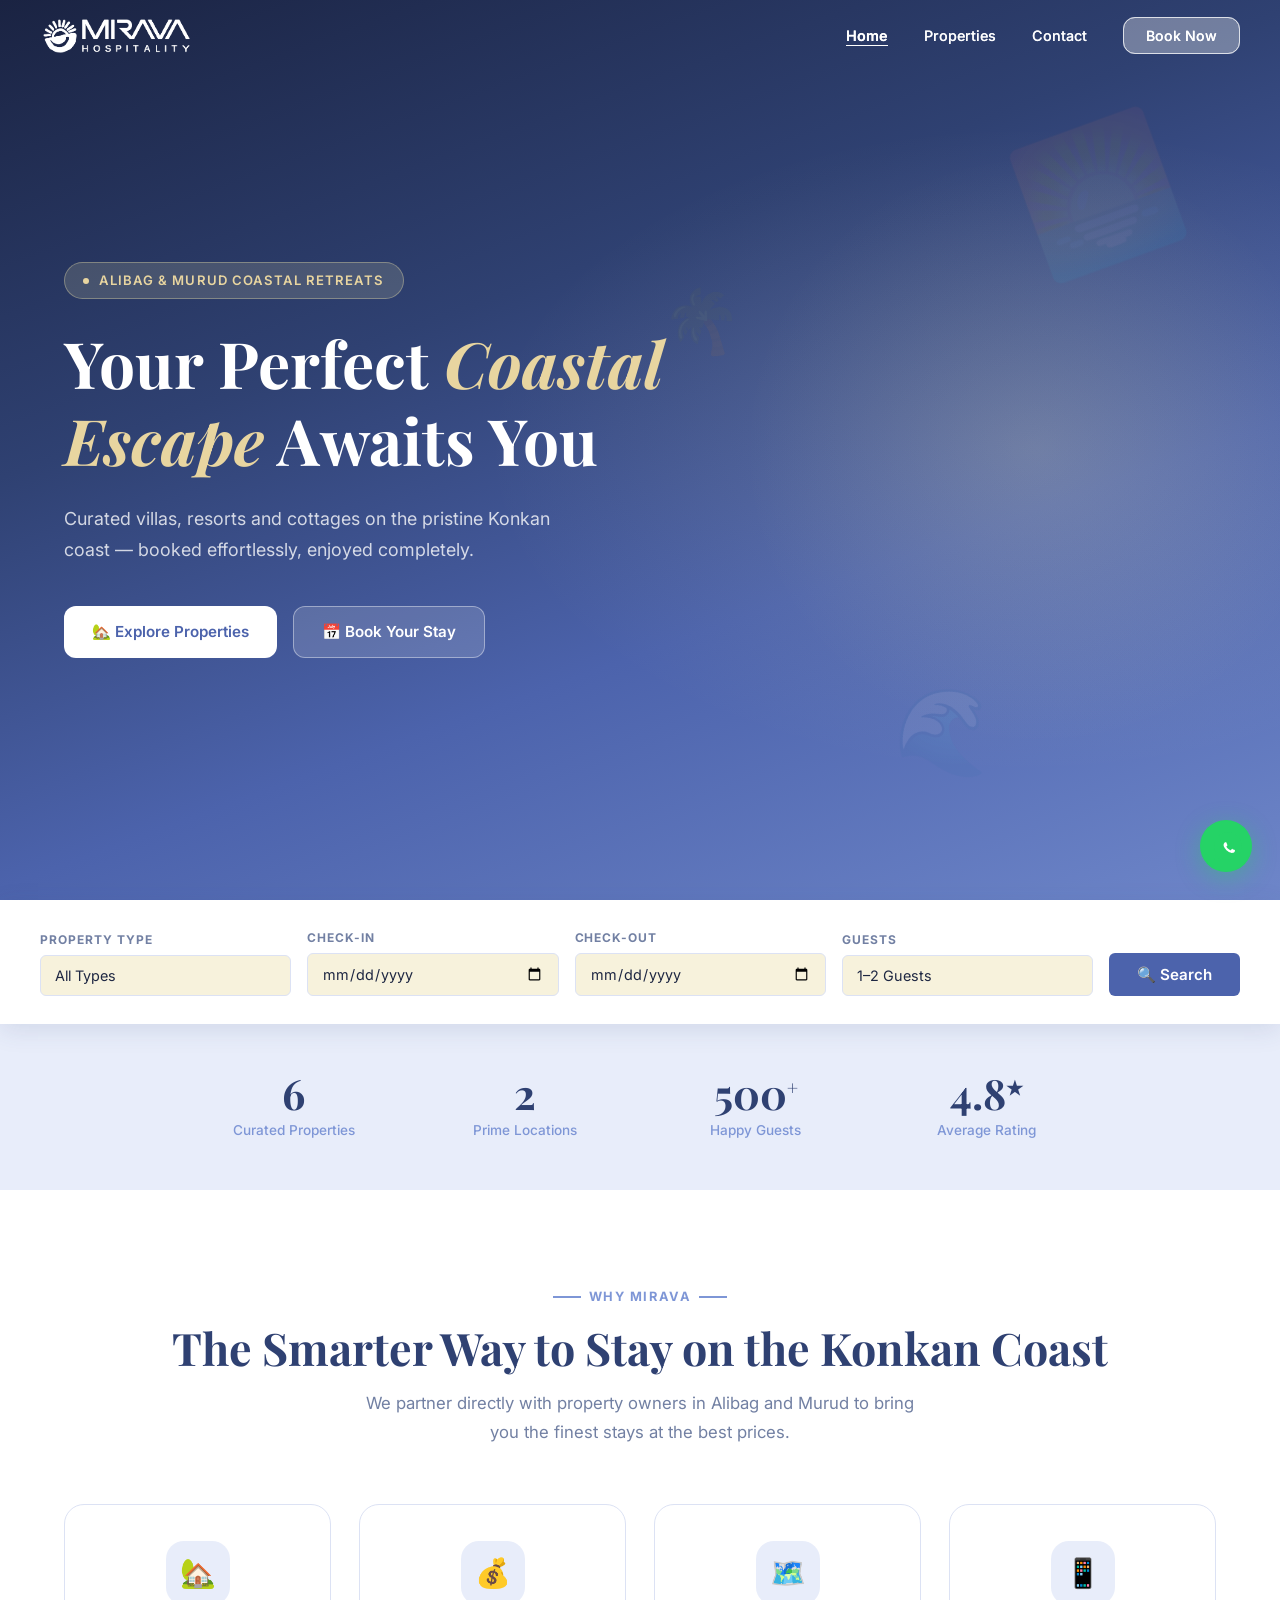
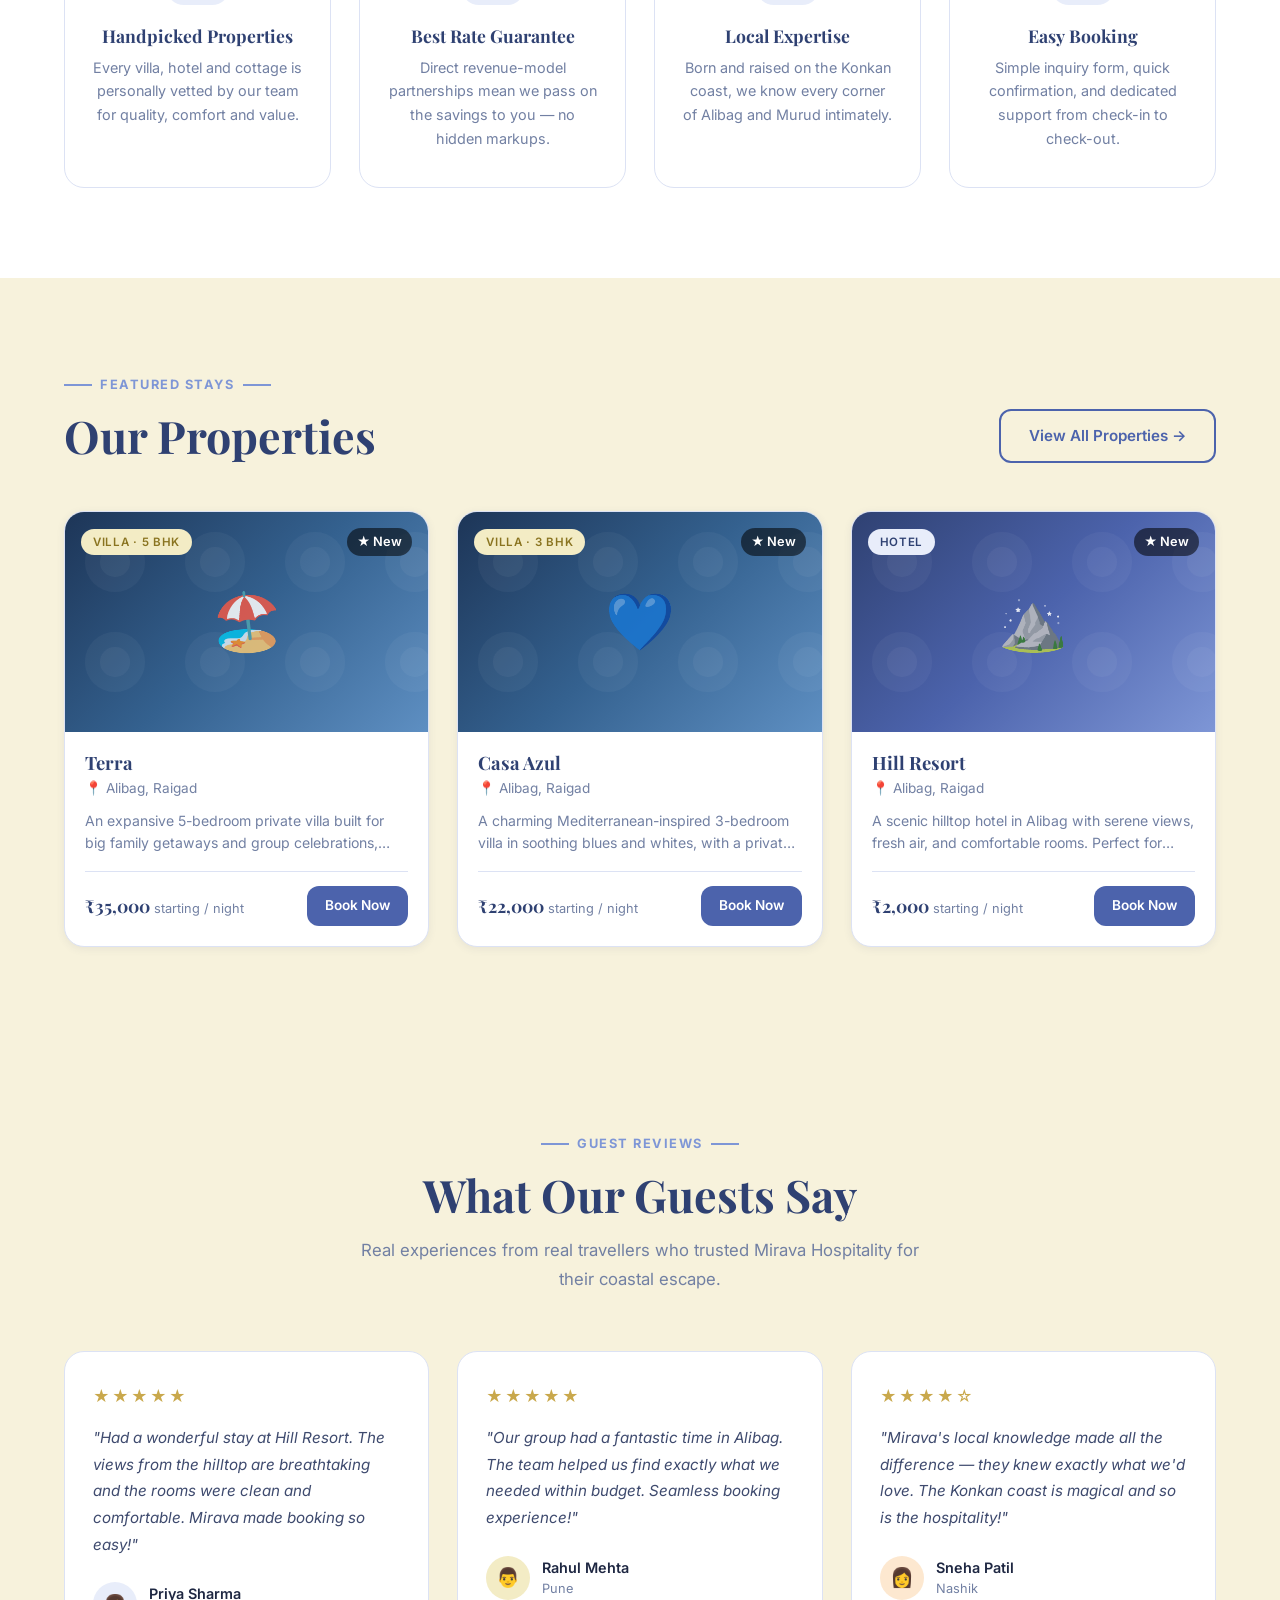
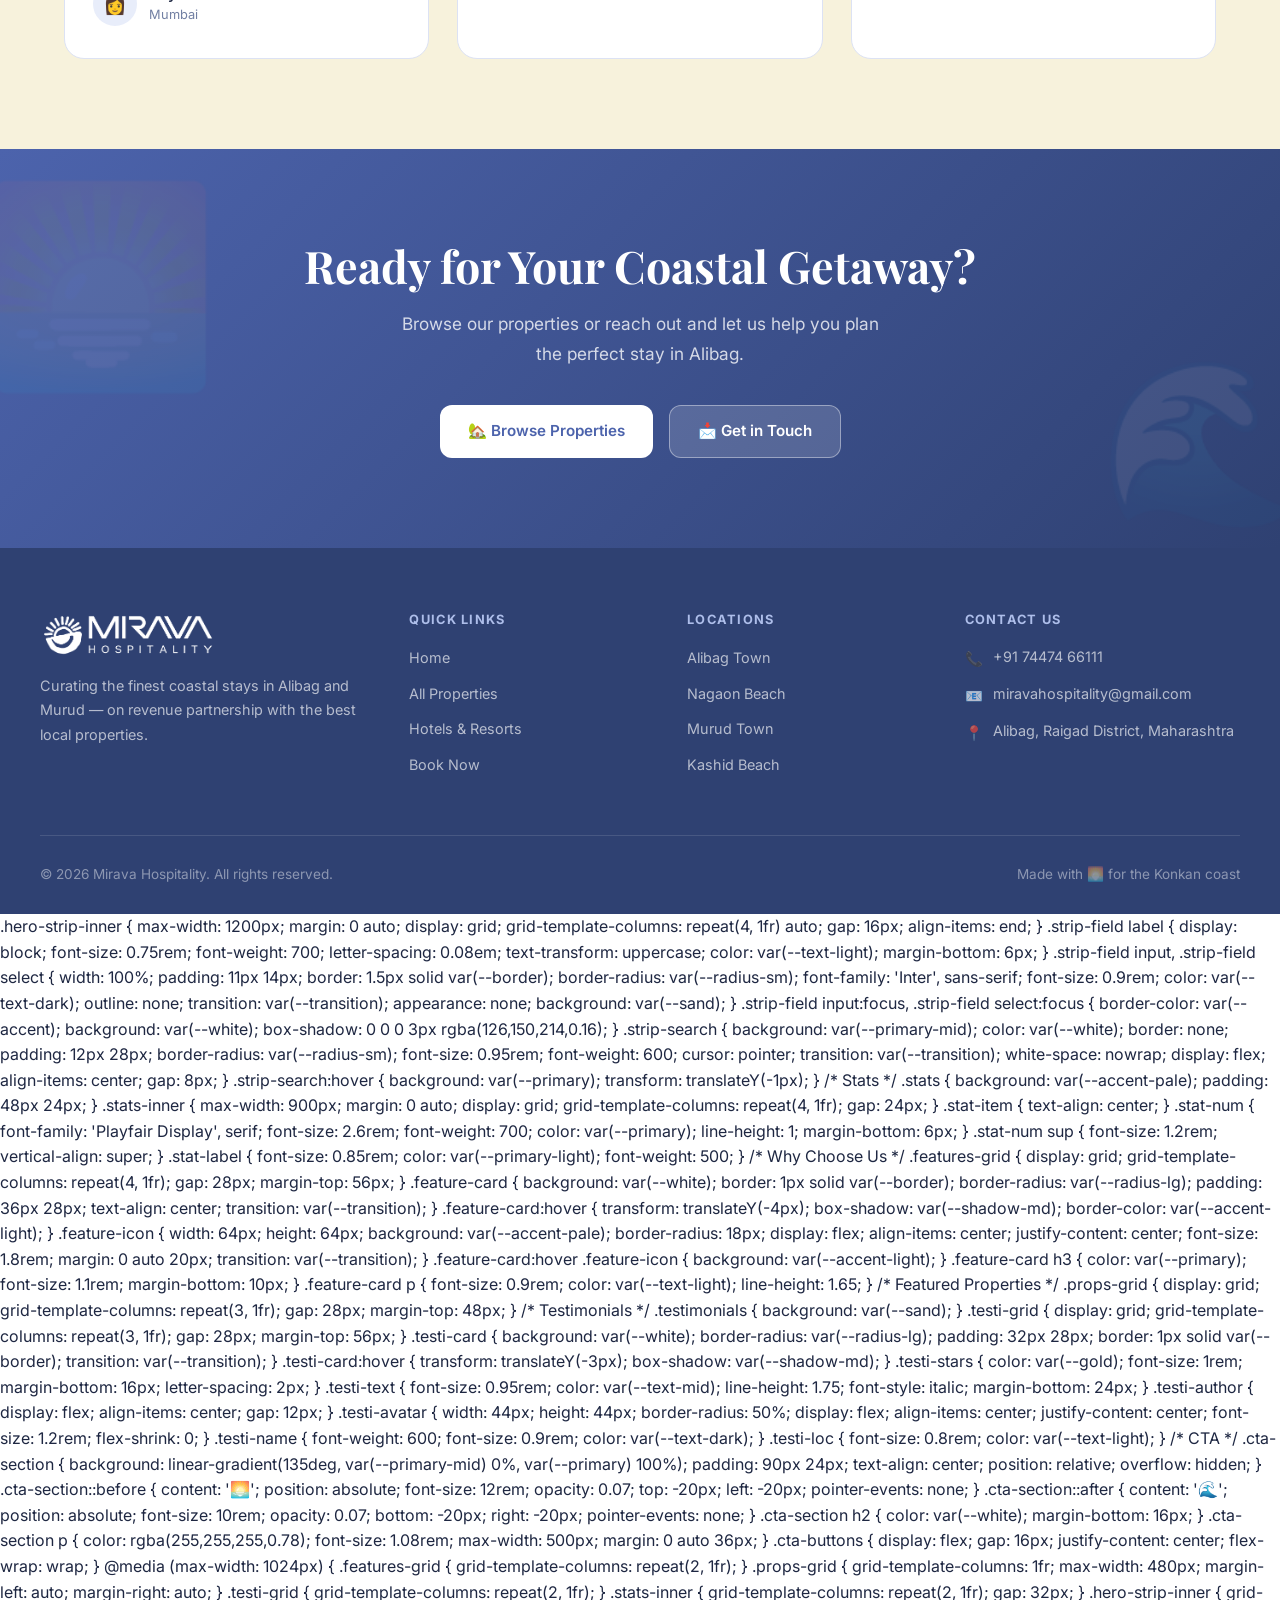
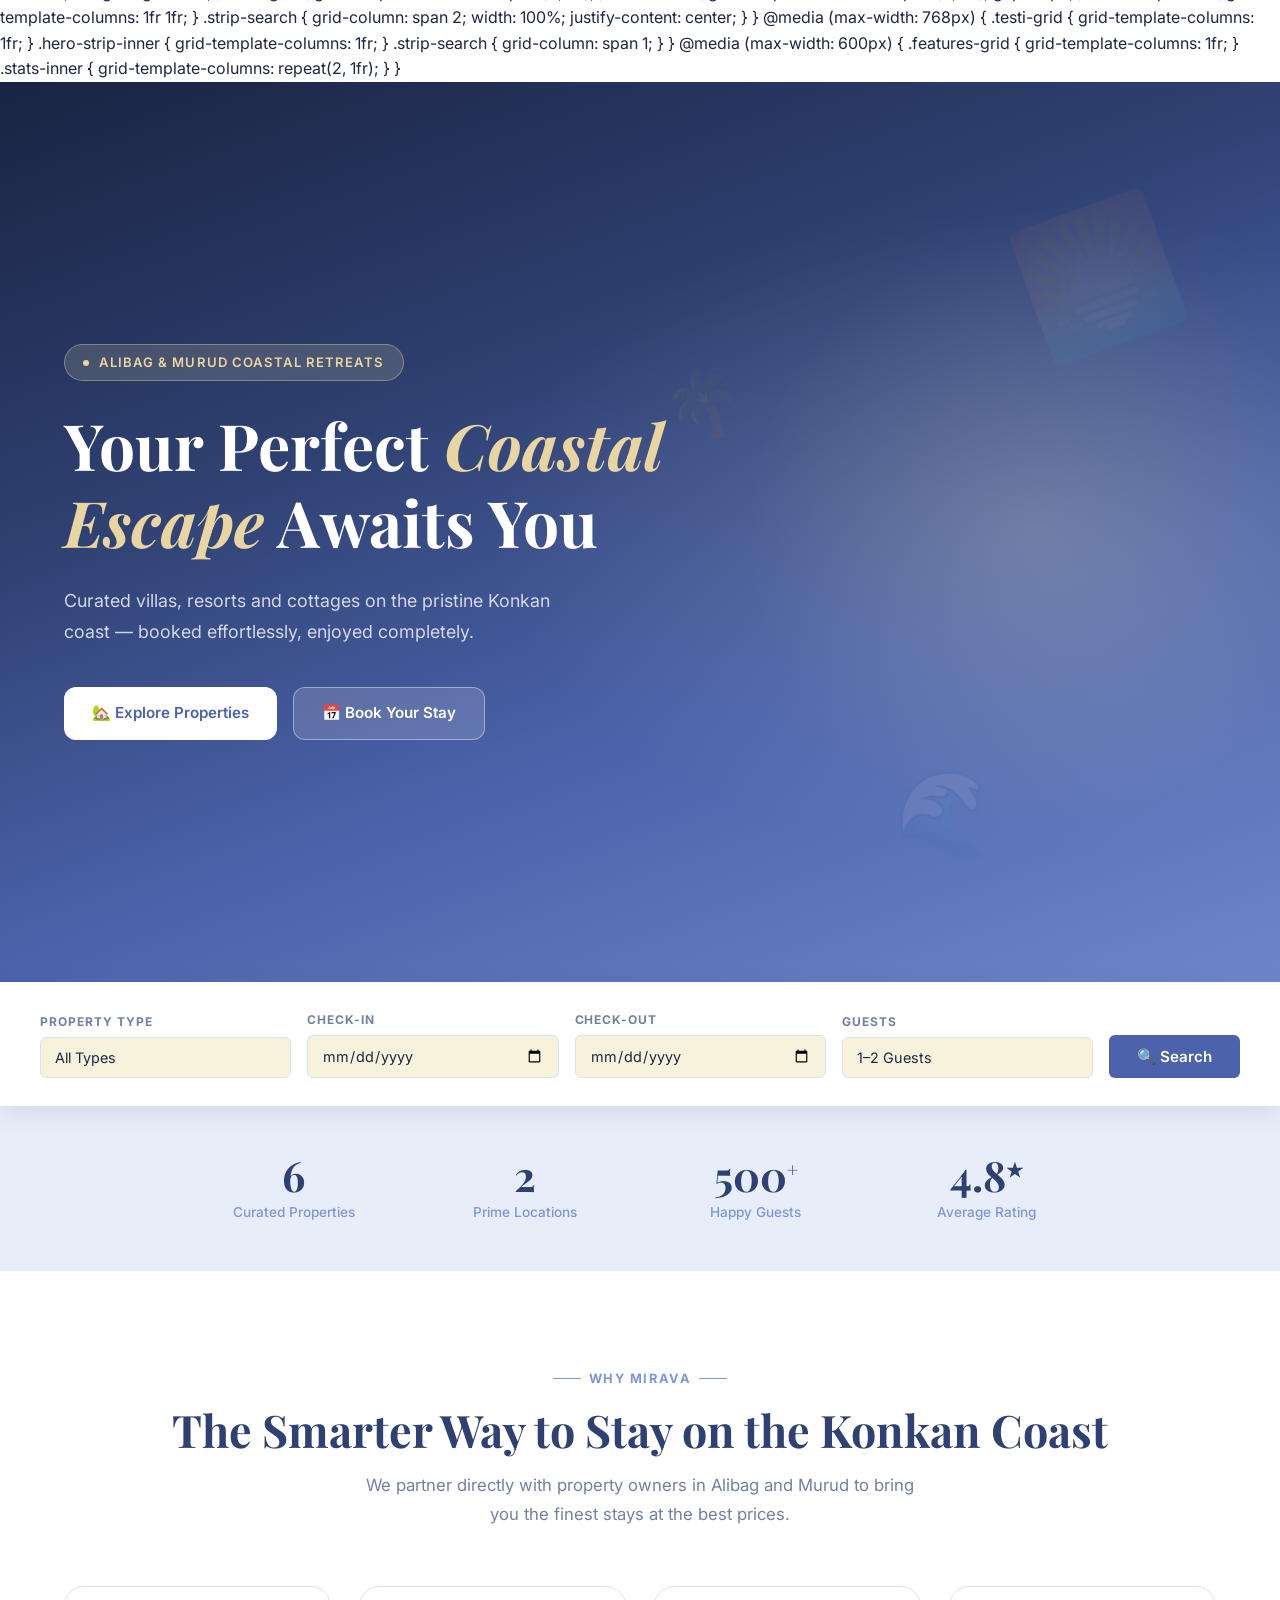
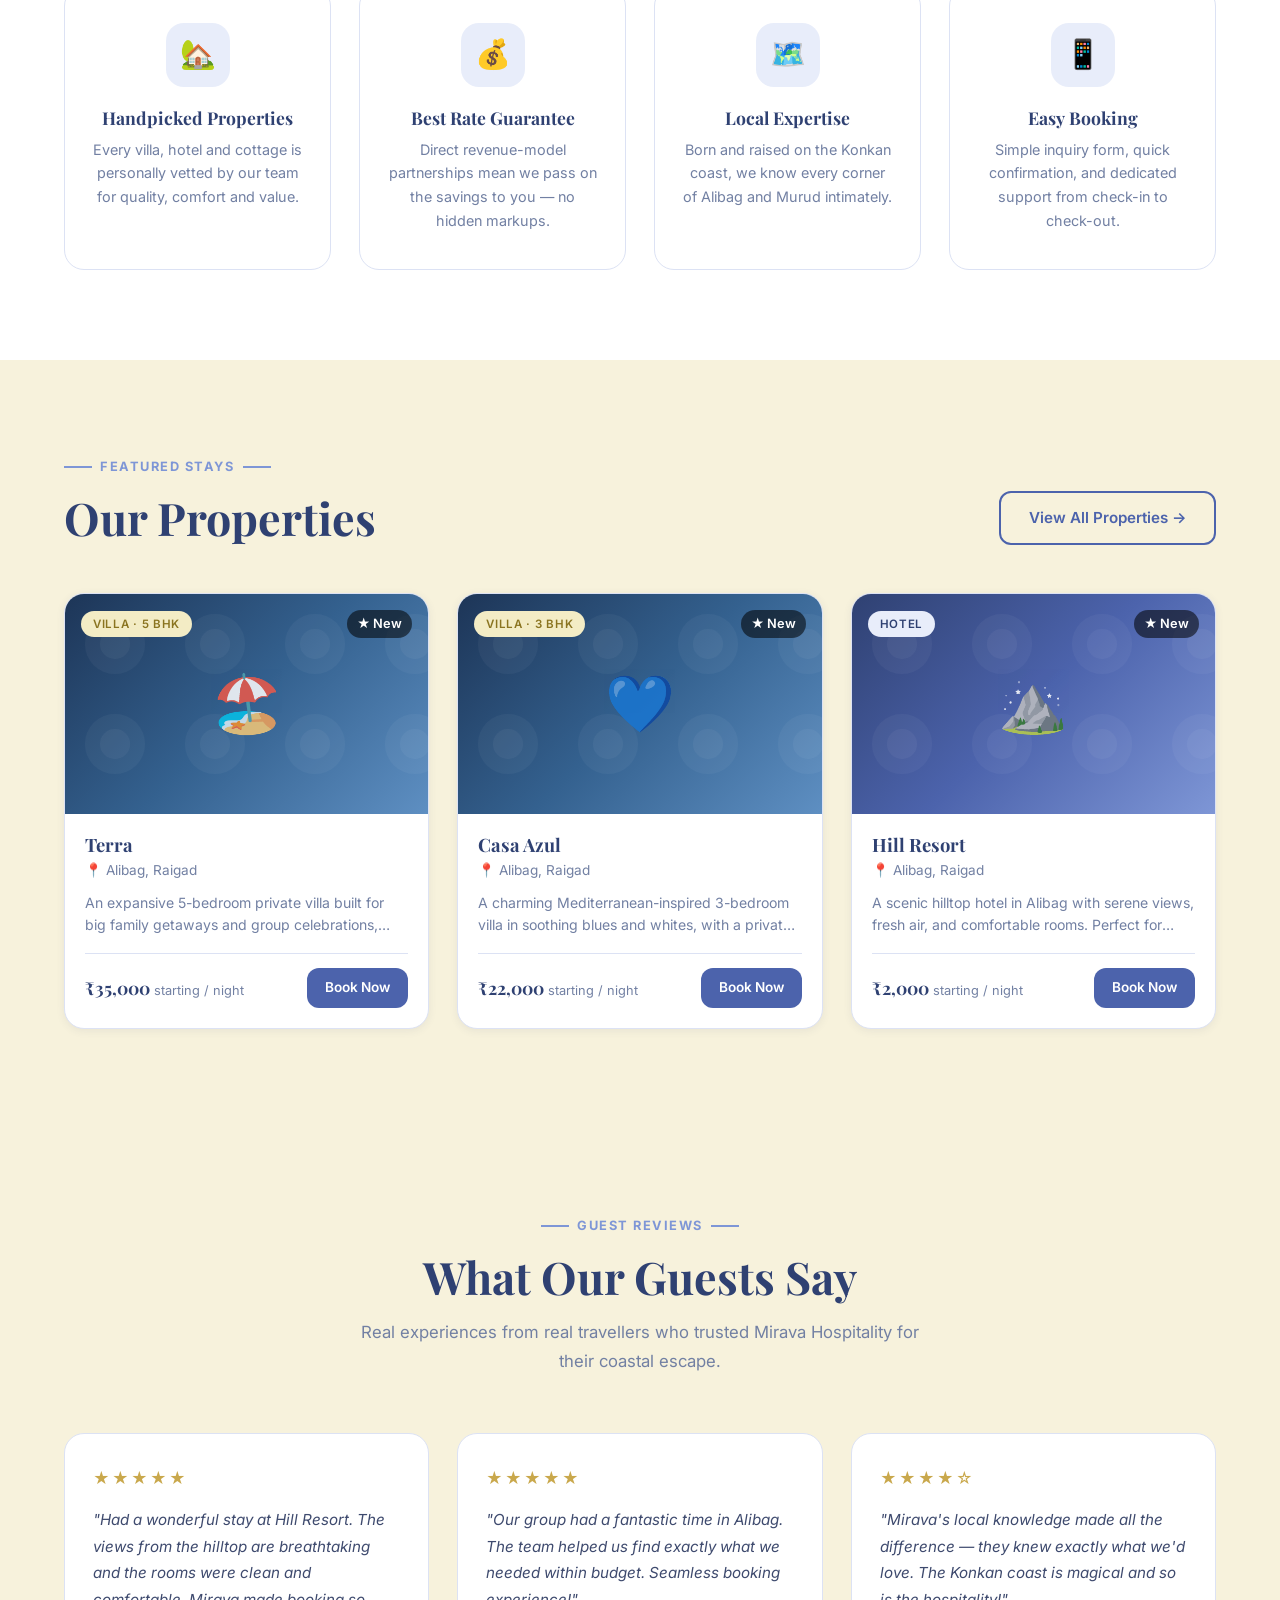
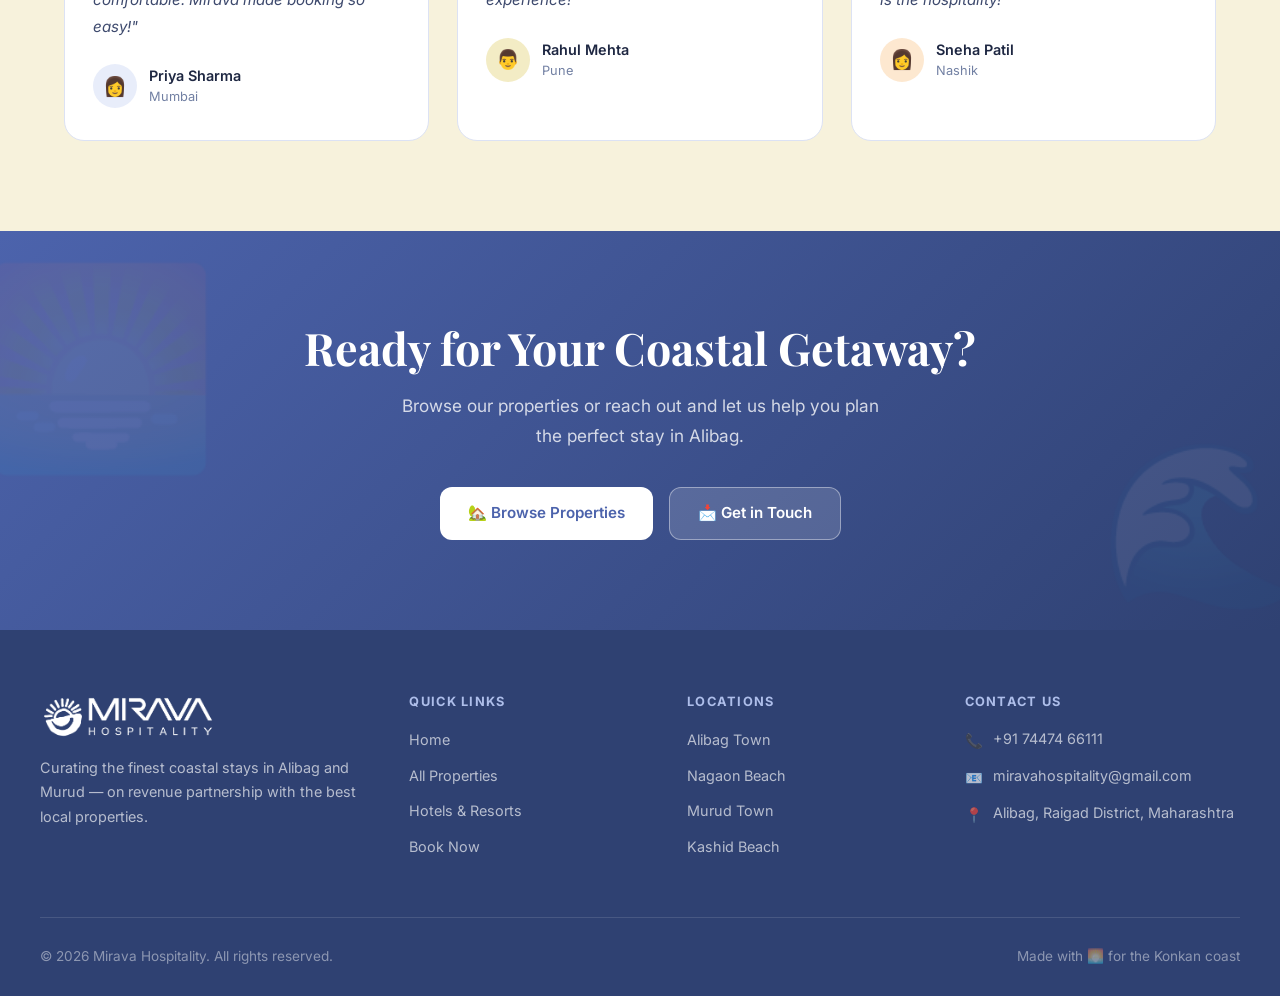
==== commit d67ecde1: "Implement floating WhatsApp button Added a floating WhatsApp button for user engagement." ====
--- a/index.html
+++ b/index.html
@@ -61,6 +61,465 @@
     /* Quick Search Strip */
     .hero-strip { background: var(--white); padding: 28px 24px; position: relative; z-index: 10; box-shadow: var(--shadow-md); }
     .hero-strip-inner { max-width: 1200px; margin: 0 auto; display: grid; grid-template-columns: repeat(4, 1fr) auto; gap: 16px; align-items: end; }
+    .strip-field label { display: block; font-size: 0.75rem; font-weight: 700; letter-spacing: 0.08em; text-transform: uppercase; color: var(--text-light); margin-bottom: 6px; }
+    .strip-field input, .strip-field select { width: 100%; padding: 11px 14px; border: 1.5px solid var(--border); border-radius: var(--radius-sm); font-family: 'Inter', sans-serif; font-size: 0.9rem; color: var(--text-dark); outline: none; transition: var(--transition); appearance: none; background: var(--sand); }
+    .strip-field input:focus, .strip-field select:focus { border-color: var(--accent); background: var(--white); box-shadow: 0 0 0 3px rgba(126,150,214,0.16); }
+    .strip-search { background: var(--primary-mid); color: var(--white); border: none; padding: 12px 28px; border-radius: var(--radius-sm); font-size: 0.95rem; font-weight: 600; cursor: pointer; transition: var(--transition); white-space: nowrap; display: flex; align-items: center; gap: 8px; }
+    .strip-search:hover { background: var(--primary); transform: translateY(-1px); }
+
+    /* Stats */
+    .stats { background: var(--accent-pale); padding: 48px 24px; }
+    .stats-inner { max-width: 900px; margin: 0 auto; display: grid; grid-template-columns: repeat(4, 1fr); gap: 24px; }
+    .stat-item { text-align: center; }
+    .stat-num { font-family: 'Playfair Display', serif; font-size: 2.6rem; font-weight: 700; color: var(--primary); line-height: 1; margin-bottom: 6px; }
+    .stat-num sup { font-size: 1.2rem; vertical-align: super; }
+    .stat-label { font-size: 0.85rem; color: var(--primary-light); font-weight: 500; }
+
+    /* Why Choose Us */
+    .features-grid { display: grid; grid-template-columns: repeat(4, 1fr); gap: 28px; margin-top: 56px; }
+    .feature-card { background: var(--white); border: 1px solid var(--border); border-radius: var(--radius-lg); padding: 36px 28px; text-align: center; transition: var(--transition); }
+    .feature-card:hover { transform: translateY(-4px); box-shadow: var(--shadow-md); border-color: var(--accent-light); }
+    .feature-icon { width: 64px; height: 64px; background: var(--accent-pale); border-radius: 18px; display: flex; align-items: center; justify-content: center; font-size: 1.8rem; margin: 0 auto 20px; transition: var(--transition); }
+    .feature-card:hover .feature-icon { background: var(--accent-light); }
+    .feature-card h3 { color: var(--primary); font-size: 1.1rem; margin-bottom: 10px; }
+    .feature-card p  { font-size: 0.9rem; color: var(--text-light); line-height: 1.65; }
+
+    /* Featured Properties */
+    .props-grid { display: grid; grid-template-columns: repeat(3, 1fr); gap: 28px; margin-top: 48px; }
+
+    /* Testimonials */
+    .testimonials { background: var(--sand); }
+    .testi-grid { display: grid; grid-template-columns: repeat(3, 1fr); gap: 28px; margin-top: 56px; }
+    .testi-card { background: var(--white); border-radius: var(--radius-lg); padding: 32px 28px; border: 1px solid var(--border); transition: var(--transition); }
+    .testi-card:hover { transform: translateY(-3px); box-shadow: var(--shadow-md); }
+    .testi-stars { color: var(--gold); font-size: 1rem; margin-bottom: 16px; letter-spacing: 2px; }
+    .testi-text { font-size: 0.95rem; color: var(--text-mid); line-height: 1.75; font-style: italic; margin-bottom: 24px; }
+    .testi-author { display: flex; align-items: center; gap: 12px; }
+    .testi-avatar { width: 44px; height: 44px; border-radius: 50%; display: flex; align-items: center; justify-content: center; font-size: 1.2rem; flex-shrink: 0; }
+    .testi-name { font-weight: 600; font-size: 0.9rem; color: var(--text-dark); }
+    .testi-loc  { font-size: 0.8rem; color: var(--text-light); }
+
+    /* CTA */
+    .cta-section { background: linear-gradient(135deg, var(--primary-mid) 0%, var(--primary) 100%); padding: 90px 24px; text-align: center; position: relative; overflow: hidden; }
+    .cta-section::before { content: '🌅'; position: absolute; font-size: 12rem; opacity: 0.07; top: -20px; left: -20px; pointer-events: none; }
+    .cta-section::after  { content: '🌊'; position: absolute; font-size: 10rem; opacity: 0.07; bottom: -20px; right: -20px; pointer-events: none; }
+    .cta-section h2 { color: var(--white); margin-bottom: 16px; }
+    .cta-section p  { color: rgba(255,255,255,0.78); font-size: 1.08rem; max-width: 500px; margin: 0 auto 36px; }
+    .cta-buttons { display: flex; gap: 16px; justify-content: center; flex-wrap: wrap; }
+
+    @media (max-width: 1024px) {
+      .features-grid { grid-template-columns: repeat(2, 1fr); }
+      .props-grid    { grid-template-columns: 1fr; max-width: 480px; margin-left: auto; margin-right: auto; }
+      .testi-grid    { grid-template-columns: repeat(2, 1fr); }
+      .stats-inner   { grid-template-columns: repeat(2, 1fr); gap: 32px; }
+      .hero-strip-inner { grid-template-columns: 1fr 1fr; }
+      .strip-search  { grid-column: span 2; width: 100%; justify-content: center; }
+    }
+    @media (max-width: 768px) {
+      .testi-grid { grid-template-columns: 1fr; }
+      .hero-strip-inner { grid-template-columns: 1fr; }
+      .strip-search { grid-column: span 1; }
+    }
+    @media (max-width: 600px) {
+      .features-grid { grid-template-columns: 1fr; }
+      .stats-inner   { grid-template-columns: repeat(2, 1fr); }
+    }
+  </style>
+</head>
+<body>
+
+  <!-- NAVBAR -->
+  <nav class="navbar transparent" id="navbar">
+    <div class="navbar-inner">
+      <a href="index.html" class="logo">
+        <img src="logo-white-full.png" alt="Mirava Hospitality" class="logo-img" id="navLogo" />
+      </a>
+      <ul class="nav-links">
+        <li><a href="index.html" class="active">Home</a></li>
+        <li><a href="properties.html">Properties</a></li>
+        <li><a href="contact.html">Contact</a></li>
+        <li><a href="contact.html" class="nav-cta">Book Now</a></li>
+      </ul>
+      <div class="hamburger" id="hamburger" onclick="toggleMenu()">
+        <span></span><span></span><span></span>
+      </div>
+    </div>
+    <div class="mobile-menu" id="mobileMenu">
+      <a href="index.html" class="active">Home</a>
+      <a href="properties.html">Properties</a>
+      <a href="contact.html">Contact</a>
+      <a href="contact.html" class="mobile-cta">📅 Book Now</a>
+    </div>
+  </nav>
+
+  <!-- HERO -->
+  <section class="hero">
+    <div class="hero-deco"></div>
+    <div class="hero-leaves l1">🌅</div>
+    <div class="hero-leaves l2">🌊</div>
+    <div class="hero-leaves l3">🌴</div>
+    <div class="hero-content">
+      <div class="hero-eyebrow"><span></span> Alibag &amp; Murud Coastal Retreats</div>
+      <h1>Your Perfect <em>Coastal Escape</em> Awaits You</h1>
+      <p class="hero-sub">Curated villas, resorts and cottages on the pristine Konkan coast — booked effortlessly, enjoyed completely.</p>
+      <div class="hero-actions">
+        <a href="properties.html" class="btn btn-white">🏡 Explore Properties</a>
+        <a href="contact.html" class="btn" style="background:rgba(255,255,255,0.15);color:#fff;border:1.5px solid rgba(255,255,255,0.4);">📅 Book Your Stay</a>
+      </div>
+    </div>
+  </section>
+
+  <!-- QUICK SEARCH STRIP -->
+  <div class="hero-strip">
+    <div class="hero-strip-inner">
+      <div class="strip-field">
+        <label>Property Type</label>
+        <select>
+          <option value="">All Types</option>
+          <option>Hotel / Resort</option>
+          <option>Villa</option>
+          <option>Cottage</option>
+        </select>
+      </div>
+      <div class="strip-field">
+        <label>Check-In</label>
+        <input type="date" id="strip-checkin" />
+      </div>
+      <div class="strip-field">
+        <label>Check-Out</label>
+        <input type="date" id="strip-checkout" />
+      </div>
+      <div class="strip-field">
+        <label>Guests</label>
+        <select>
+          <option>1–2 Guests</option>
+          <option>3–4 Guests</option>
+          <option>5–8 Guests</option>
+          <option>9+ Guests</option>
+        </select>
+      </div>
+      <button class="strip-search" onclick="window.location.href='contact.html'">🔍 Search</button>
+    </div>
+  </div>
+
+  <!-- STATS -->
+  <div class="stats">
+    <div class="stats-inner">
+      <div class="stat-item">
+        <div class="stat-num">6</div>
+        <div class="stat-label">Curated Properties</div>
+      </div>
+      <div class="stat-item">
+        <div class="stat-num">2</div>
+        <div class="stat-label">Prime Locations</div>
+      </div>
+      <div class="stat-item">
+        <div class="stat-num">500<sup>+</sup></div>
+        <div class="stat-label">Happy Guests</div>
+      </div>
+      <div class="stat-item">
+        <div class="stat-num">4.8<sup>★</sup></div>
+        <div class="stat-label">Average Rating</div>
+      </div>
+    </div>
+  </div>
+
+  <!-- WHY CHOOSE US -->
+  <section class="section" style="background: var(--white);">
+    <div class="container">
+      <div class="text-center">
+        <div class="section-label">Why Mirava</div>
+        <h2 class="section-title">The Smarter Way to Stay on the Konkan Coast</h2>
+        <p class="section-sub center">We partner directly with property owners in Alibag and Murud to bring you the finest stays at the best prices.</p>
+      </div>
+      <div class="features-grid">
+        <div class="feature-card">
+          <div class="feature-icon">🏡</div>
+          <h3>Handpicked Properties</h3>
+          <p>Every villa, hotel and cottage is personally vetted by our team for quality, comfort and value.</p>
+        </div>
+        <div class="feature-card">
+          <div class="feature-icon">💰</div>
+          <h3>Best Rate Guarantee</h3>
+          <p>Direct revenue-model partnerships mean we pass on the savings to you — no hidden markups.</p>
+        </div>
+        <div class="feature-card">
+          <div class="feature-icon">🗺️</div>
+          <h3>Local Expertise</h3>
+          <p>Born and raised on the Konkan coast, we know every corner of Alibag and Murud intimately.</p>
+        </div>
+        <div class="feature-card">
+          <div class="feature-icon">📱</div>
+          <h3>Easy Booking</h3>
+          <p>Simple inquiry form, quick confirmation, and dedicated support from check-in to check-out.</p>
+        </div>
+      </div>
+    </div>
+  </section>
+
+  <!-- FEATURED PROPERTIES -->
+  <section class="section" style="background: var(--sand);">
+    <div class="container">
+      <div style="display:flex; align-items:flex-end; justify-content:space-between; flex-wrap:wrap; gap:20px; margin-bottom:0;">
+        <div>
+          <div class="section-label">Featured Stays</div>
+          <h2 class="section-title" style="margin-bottom:0;">Our Properties</h2>
+        </div>
+        <a href="properties.html" class="btn btn-outline">View All Properties →</a>
+      </div>
+      <div class="props-grid">
+
+        <!-- Terra -->
+        <div class="property-card">
+          <div class="property-card-img">
+            <div class="img-bg img-bg-villa">
+              <div class="img-inner"><span class="img-icon">🏖️</span></div>
+            </div>
+            <div class="badge-overlay"><span class="badge badge-villa">Villa · 5 BHK</span></div>
+            <div class="rating-overlay">★ New</div>
+          </div>
+          <div class="property-card-body">
+            <h3>Terra</h3>
+            <div class="location">📍 Alibag, Raigad</div>
+            <p>An expansive 5-bedroom private villa built for big family getaways and group celebrations, with a private pool and lush lawns.</p>
+            <div class="property-card-footer">
+              <div class="price">₹35,000 <span>starting / night</span></div>
+              <a href="contact.html?property=terra" class="btn btn-primary" style="padding:9px 18px; font-size:0.85rem;">Book Now</a>
+            </div>
+          </div>
+        </div>
+
+        <!-- Casa Azul -->
+        <div class="property-card">
+          <div class="property-card-img">
+            <div class="img-bg img-bg-villa">
+              <div class="img-inner"><span class="img-icon">💙</span></div>
+            </div>
+            <div class="badge-overlay"><span class="badge badge-villa">Villa · 3 BHK</span></div>
+            <div class="rating-overlay">★ New</div>
+          </div>
+          <div class="property-card-body">
+            <h3>Casa Azul</h3>
+            <div class="location">📍 Alibag, Raigad</div>
+            <p>A charming Mediterranean-inspired 3-bedroom villa in soothing blues and whites, with a private pool and alfresco dining deck.</p>
+            <div class="property-card-footer">
+              <div class="price">₹22,000 <span>starting / night</span></div>
+              <a href="contact.html?property=casa-azul" class="btn btn-primary" style="padding:9px 18px; font-size:0.85rem;">Book Now</a>
+            </div>
+          </div>
+        </div>
+
+        <!-- Hill Resort -->
+        <div class="property-card">
+          <div class="property-card-img">
+            <div class="img-bg img-bg-hotel">
+              <div class="img-inner"><span class="img-icon">⛰️</span></div>
+            </div>
+            <div class="badge-overlay"><span class="badge badge-hotel">Hotel</span></div>
+            <div class="rating-overlay">★ New</div>
+          </div>
+          <div class="property-card-body">
+            <h3>Hill Resort</h3>
+            <div class="location">📍 Alibag, Raigad</div>
+            <p>A scenic hilltop hotel in Alibag with serene views, fresh air, and comfortable rooms. Perfect for families and peaceful weekend escapes.</p>
+            <div class="property-card-footer">
+              <div class="price">₹2,000 <span>starting / night</span></div>
+              <a href="contact.html?property=hill-resort" class="btn btn-primary" style="padding:9px 18px; font-size:0.85rem;">Book Now</a>
+            </div>
+          </div>
+        </div>
+
+      </div>
+    </div>
+  </section>
+
+  <!-- TESTIMONIALS -->
+  <section class="section testimonials">
+    <div class="container">
+      <div class="text-center">
+        <div class="section-label">Guest Reviews</div>
+        <h2 class="section-title">What Our Guests Say</h2>
+        <p class="section-sub center">Real experiences from real travellers who trusted Mirava Hospitality for their coastal escape.</p>
+      </div>
+      <div class="testi-grid">
+        <div class="testi-card">
+          <div class="testi-stars">★★★★★</div>
+          <p class="testi-text">"Had a wonderful stay at Hill Resort. The views from the hilltop are breathtaking and the rooms were clean and comfortable. Mirava made booking so easy!"</p>
+          <div class="testi-author">
+            <div class="testi-avatar" style="background: var(--accent-pale);">👩</div>
+            <div>
+              <div class="testi-name">Priya Sharma</div>
+              <div class="testi-loc">Mumbai</div>
+            </div>
+          </div>
+        </div>
+        <div class="testi-card">
+          <div class="testi-stars">★★★★★</div>
+          <p class="testi-text">"Our group had a fantastic time in Alibag. The team helped us find exactly what we needed within budget. Seamless booking experience!"</p>
+          <div class="testi-author">
+            <div class="testi-avatar" style="background: #F3ECC5;">👨</div>
+            <div>
+              <div class="testi-name">Rahul Mehta</div>
+              <div class="testi-loc">Pune</div>
+            </div>
+          </div>
+        </div>
+        <div class="testi-card">
+          <div class="testi-stars">★★★★☆</div>
+          <p class="testi-text">"Mirava's local knowledge made all the difference — they knew exactly what we'd love. The Konkan coast is magical and so is the hospitality!"</p>
+          <div class="testi-author">
+            <div class="testi-avatar" style="background: #FDE8D0;">👩</div>
+            <div>
+              <div class="testi-name">Sneha Patil</div>
+              <div class="testi-loc">Nashik</div>
+            </div>
+          </div>
+        </div>
+      </div>
+    </div>
+  </section>
+
+  <!-- CTA -->
+  <section class="cta-section">
+    <div style="position:relative;z-index:2;">
+      <h2>Ready for Your Coastal Getaway?</h2>
+      <p>Browse our properties or reach out and let us help you plan the perfect stay in Alibag.</p>
+      <div class="cta-buttons">
+        <a href="properties.html" class="btn btn-white">🏡 Browse Properties</a>
+        <a href="contact.html" class="btn" style="background:rgba(255,255,255,0.15);color:#fff;border:1.5px solid rgba(255,255,255,0.4);">📩 Get in Touch</a>
+      </div>
+    </div>
+  </section>
+
+  <!-- FOOTER -->
+  <footer>
+    <div class="footer-grid">
+      <div class="footer-brand">
+        <div class="logo">
+          <img src="logo-white-full.png" alt="Mirava Hospitality" class="logo-img logo-img-footer" />
+        </div>
+        <p style="margin-top:16px;">Curating the finest coastal stays in Alibag and Murud — on revenue partnership with the best local properties.</p>
+      </div>
+      <div class="footer-col">
+        <h4>Quick Links</h4>
+        <ul>
+          <li><a href="index.html">Home</a></li>
+          <li><a href="properties.html">All Properties</a></li>
+          <li><a href="properties.html?type=hotel">Hotels &amp; Resorts</a></li>
+          <li><a href="contact.html">Book Now</a></li>
+        </ul>
+      </div>
+      <div class="footer-col">
+        <h4>Locations</h4>
+        <ul>
+          <li><a href="#">Alibag Town</a></li>
+          <li><a href="#">Nagaon Beach</a></li>
+          <li><a href="#">Murud Town</a></li>
+          <li><a href="#">Kashid Beach</a></li>
+        </ul>
+      </div>
+      <div class="footer-col">
+        <h4>Contact Us</h4>
+        <div class="contact-item"><span>📞</span><span>+91 74474 66111</span></div>
+        <div class="contact-item"><span>📧</span><span>miravahospitality@gmail.com</span></div>
+        <div class="contact-item"><span>📍</span><span>Alibag, Raigad District, Maharashtra</span></div>
+      </div>
+    </div>
+    <div class="footer-bottom">
+      <span>© 2026 Mirava Hospitality. All rights reserved.</span>
+      <span>Made with 🌅 for the Konkan coast</span>
+    </div>
+  </footer>
+
+  <script>
+    const navbar = document.getElementById('navbar');
+    const navLogo = document.getElementById('navLogo');
+    window.addEventListener('scroll', () => {
+      if (window.scrollY > 80) {
+        navbar.classList.remove('transparent'); navbar.classList.add('scrolled');
+        navLogo.src = 'logo-blue.png';
+      } else {
+        navbar.classList.remove('scrolled'); navbar.classList.add('transparent');
+        navLogo.src = 'logo-white-full.png';
+      }
+    });
+    function toggleMenu() { document.getElementById('mobileMenu').classList.toggle('open'); }
+    const today = new Date().toISOString().split('T')[0];
+    document.getElementById('strip-checkin').min  = today;
+    document.getElementById('strip-checkout').min = today;
+    document.getElementById('strip-checkin').addEventListener('change', function() {
+      document.getElementById('strip-checkout').min = this.value;
+    });
+    const statNums = document.querySelectorAll('.stat-num');
+    const observer = new IntersectionObserver((entries) => {
+      entries.forEach(entry => {
+        if (entry.isIntersecting) { entry.target.style.opacity = '1'; entry.target.style.transform = 'translateY(0)'; }
+      });
+    }, { threshold: 0.3 });
+    statNums.forEach(el => {
+      el.style.opacity = '0'; el.style.transform = 'translateY(20px)';
+      el.style.transition = 'opacity 0.6s ease, transform 0.6s ease';
+      observer.observe(el);
+    });
+  </script>
+
+  <!-- FLOATING WHATSAPP BUTTON -->
+  <a href="https://wa.me/917447466111" class="wa-float" target="_blank" rel="noopener" aria-label="Chat on WhatsApp">
+    <svg viewBox="0 0 32 32" xmlns="http://www.w3.org/2000/svg" class="wa-icon">
+      <path d="M16 0C7.163 0 0 7.163 0 16c0 2.822.736 5.472 2.027 7.773L0 32l8.456-2.01A15.93 15.93 0 0016 32c8.837 0 16-7.163 16-16S24.837 0 16 0z" fill="#25D366"/>
+      <path d="M23.29 20.394c-.32-.16-1.893-.934-2.186-1.04-.293-.107-.507-.16-.72.16-.214.32-.828 1.04-1.015 1.254-.187.214-.373.24-.693.08-.32-.16-1.351-.498-2.573-1.587-.951-.848-1.593-1.895-1.78-2.215-.186-.32-.02-.493.14-.652.144-.143.32-.373.48-.56.16-.186.213-.32.32-.533.107-.214.053-.4-.027-.56-.08-.16-.72-1.734-.987-2.374-.26-.624-.524-.54-.72-.55l-.613-.01c-.214 0-.56.08-.853.4-.294.32-1.12 1.094-1.12 2.667s1.147 3.094 1.307 3.307c.16.214 2.257 3.45 5.47 4.838.764.33 1.361.527 1.826.674.767.244 1.466.21 2.018.127.615-.092 1.893-.774 2.16-1.521.266-.747.266-1.387.186-1.521-.08-.134-.293-.214-.613-.374z" fill="#fff"/>
+    </svg>
+    <span class="wa-label">Chat with us</span>
+  </a>
+
+  <style>
+    .wa-float {
+      position: fixed;
+      bottom: 28px;
+      right: 28px;
+      z-index: 9999;
+      display: flex;
+      align-items: center;
+      gap: 10px;
+      background: #25D366;
+      color: #fff;
+      border-radius: 50px;
+      padding: 12px 20px 12px 14px;
+      box-shadow: 0 6px 24px rgba(37,211,102,0.40);
+      text-decoration: none;
+      font-family: 'Inter', sans-serif;
+      font-size: 0.92rem;
+      font-weight: 600;
+      transition: all 0.3s ease;
+      overflow: hidden;
+      max-width: 52px;
+    }
+    .wa-float:hover {
+      max-width: 200px;
+      background: #1EB258;
+      box-shadow: 0 8px 32px rgba(37,211,102,0.5);
+      transform: translateY(-3px);
+    }
+    .wa-icon {
+      width: 28px;
+      height: 28px;
+      flex-shrink: 0;
+    }
+    .wa-label {
+      white-space: nowrap;
+      opacity: 0;
+      transition: opacity 0.2s ease 0.05s;
+      pointer-events: none;
+    }
+    .wa-float:hover .wa-label { opacity: 1; }
+    @media (max-width: 480px) {
+      .wa-float { bottom: 20px; right: 16px; padding: 12px; border-radius: 50%; max-width: 52px; }
+      .wa-float:hover { max-width: 52px; transform: translateY(-3px); }
+      .wa-float:hover .wa-label { opacity: 0; }
+    }
+  </style>
+</body>
+</html>    .hero-strip-inner { max-width: 1200px; margin: 0 auto; display: grid; grid-template-columns: repeat(4, 1fr) auto; gap: 16px; align-items: end; }
     .strip-field label { display: block; font-size: 0.75rem; font-weight: 700; letter-spacing: 0.08em; text-transform: uppercase; color: var(--text-light); margin-bottom: 6px; }
     .strip-field input, .strip-field select { width: 100%; padding: 11px 14px; border: 1.5px solid var(--border); border-radius: var(--radius-sm); font-family: 'Inter', sans-serif; font-size: 0.9rem; color: var(--text-dark); outline: none; transition: var(--transition); appearance: none; background: var(--sand); }
     .strip-field input:focus, .strip-field select:focus { border-color: var(--accent); background: var(--white); box-shadow: 0 0 0 3px rgba(126,150,214,0.16); }
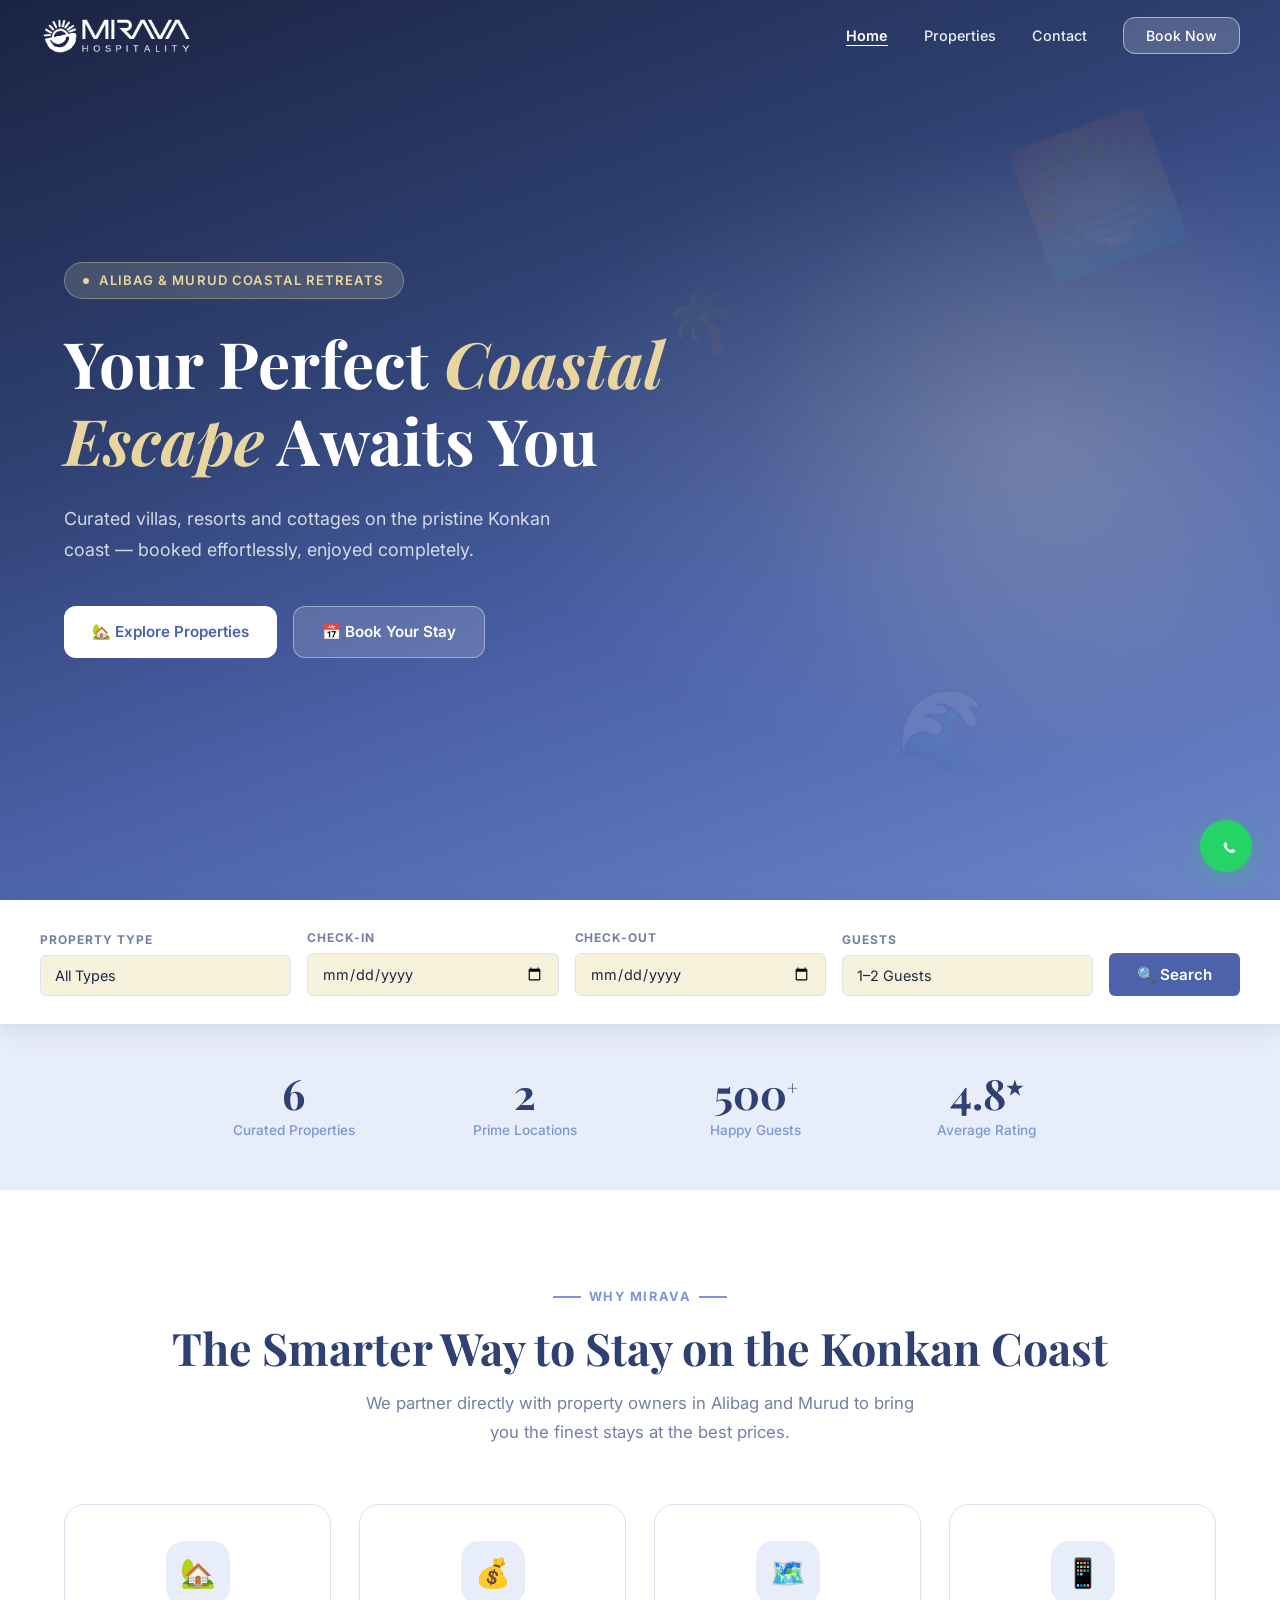
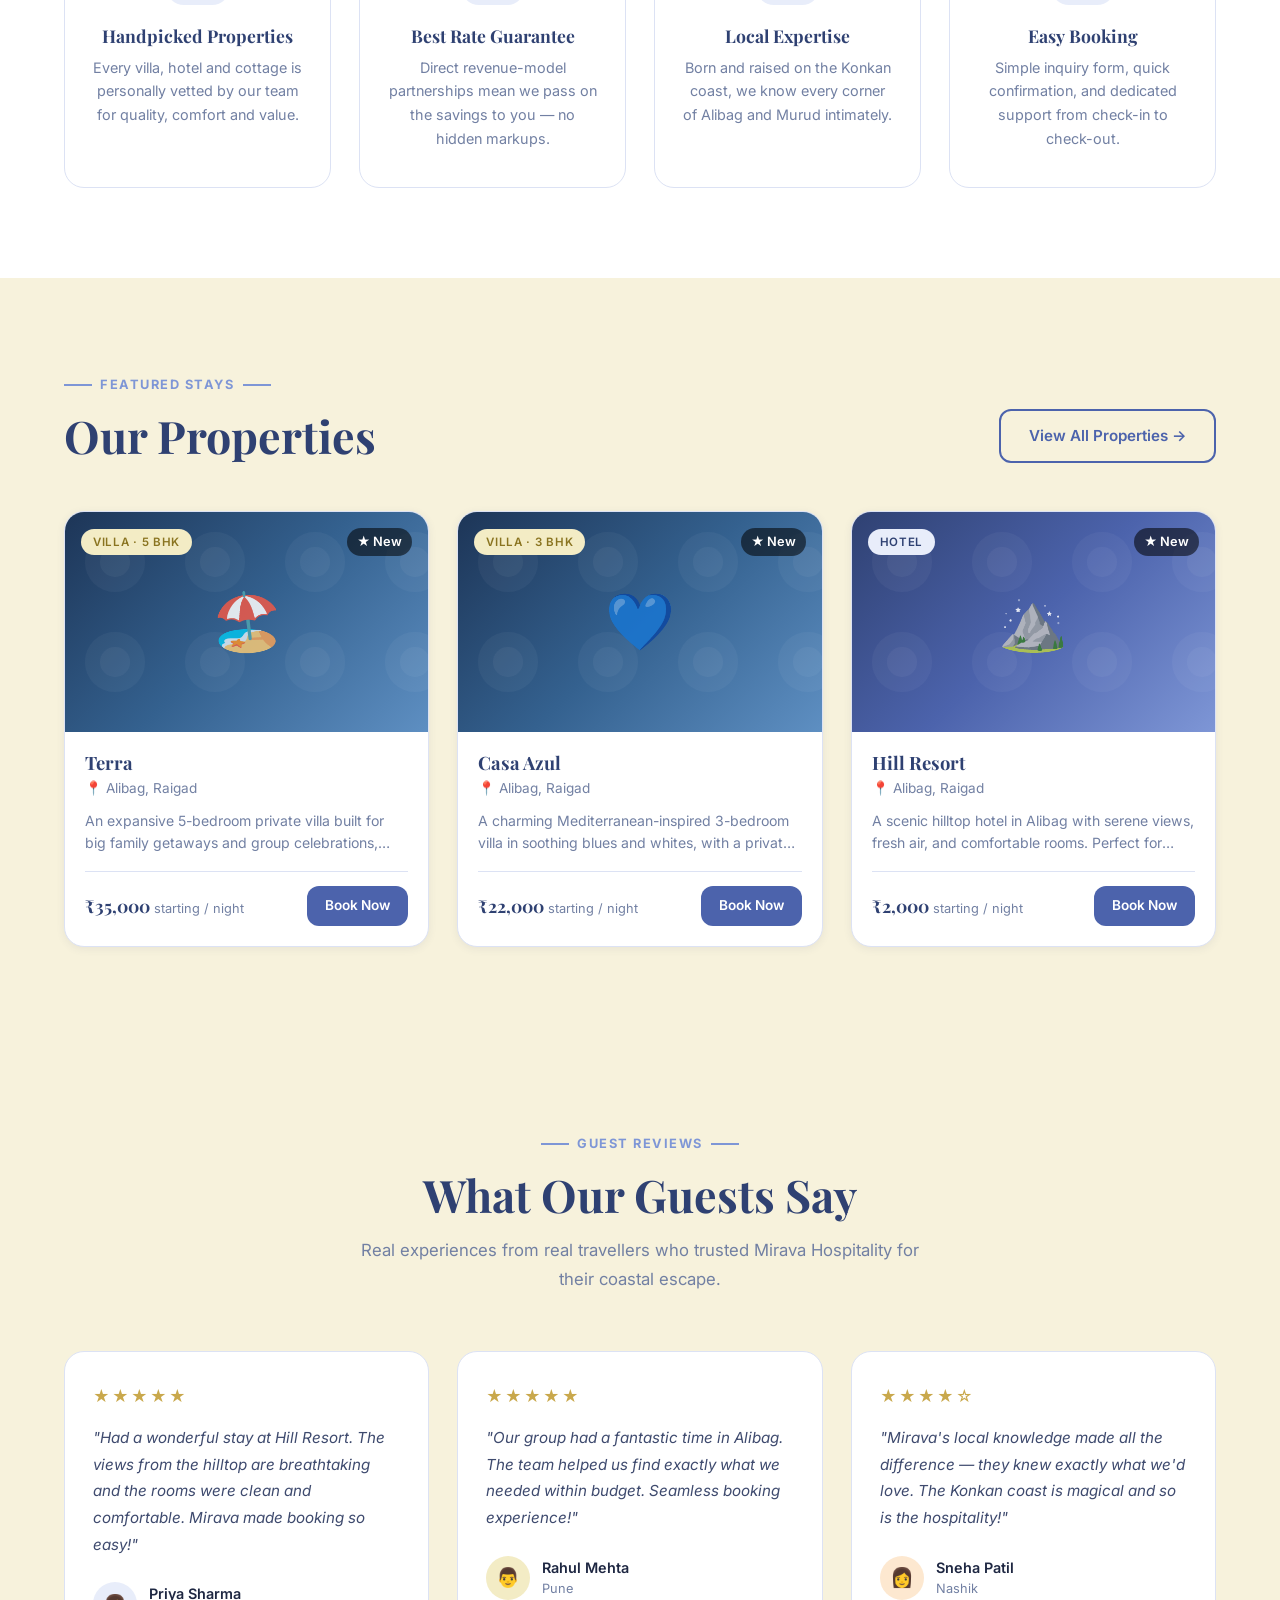
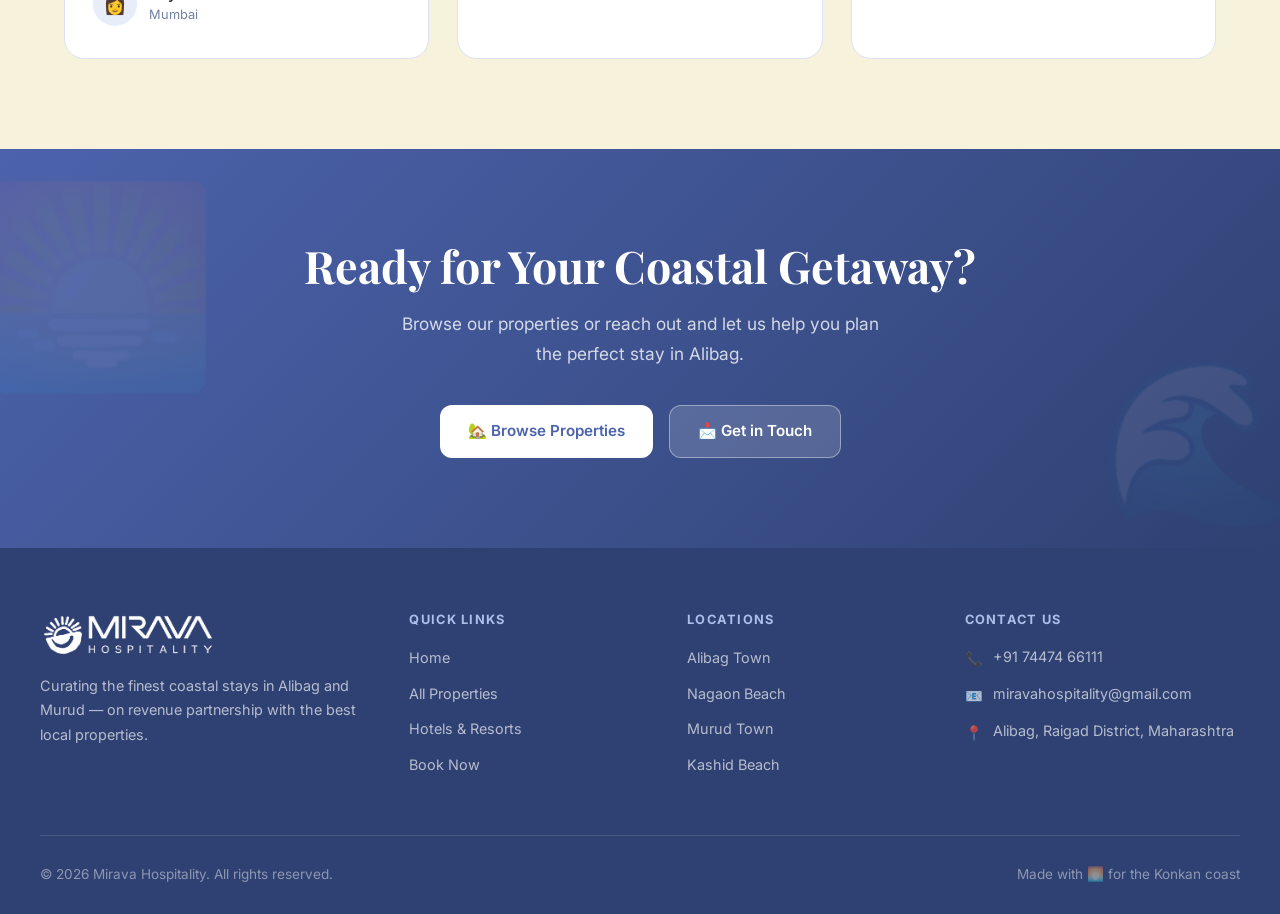
==== commit 518791d1: "Clean up index.html by removing unused styles and elements Removed unused CSS styles and HTML elemen" ====
--- a/index.html
+++ b/index.html
@@ -519,407 +519,4 @@
     }
   </style>
 </body>
-</html>    .hero-strip-inner { max-width: 1200px; margin: 0 auto; display: grid; grid-template-columns: repeat(4, 1fr) auto; gap: 16px; align-items: end; }
-    .strip-field label { display: block; font-size: 0.75rem; font-weight: 700; letter-spacing: 0.08em; text-transform: uppercase; color: var(--text-light); margin-bottom: 6px; }
-    .strip-field input, .strip-field select { width: 100%; padding: 11px 14px; border: 1.5px solid var(--border); border-radius: var(--radius-sm); font-family: 'Inter', sans-serif; font-size: 0.9rem; color: var(--text-dark); outline: none; transition: var(--transition); appearance: none; background: var(--sand); }
-    .strip-field input:focus, .strip-field select:focus { border-color: var(--accent); background: var(--white); box-shadow: 0 0 0 3px rgba(126,150,214,0.16); }
-    .strip-search { background: var(--primary-mid); color: var(--white); border: none; padding: 12px 28px; border-radius: var(--radius-sm); font-size: 0.95rem; font-weight: 600; cursor: pointer; transition: var(--transition); white-space: nowrap; display: flex; align-items: center; gap: 8px; }
-    .strip-search:hover { background: var(--primary); transform: translateY(-1px); }
-
-    /* Stats */
-    .stats { background: var(--accent-pale); padding: 48px 24px; }
-    .stats-inner { max-width: 900px; margin: 0 auto; display: grid; grid-template-columns: repeat(4, 1fr); gap: 24px; }
-    .stat-item { text-align: center; }
-    .stat-num { font-family: 'Playfair Display', serif; font-size: 2.6rem; font-weight: 700; color: var(--primary); line-height: 1; margin-bottom: 6px; }
-    .stat-num sup { font-size: 1.2rem; vertical-align: super; }
-    .stat-label { font-size: 0.85rem; color: var(--primary-light); font-weight: 500; }
-
-    /* Why Choose Us */
-    .features-grid { display: grid; grid-template-columns: repeat(4, 1fr); gap: 28px; margin-top: 56px; }
-    .feature-card { background: var(--white); border: 1px solid var(--border); border-radius: var(--radius-lg); padding: 36px 28px; text-align: center; transition: var(--transition); }
-    .feature-card:hover { transform: translateY(-4px); box-shadow: var(--shadow-md); border-color: var(--accent-light); }
-    .feature-icon { width: 64px; height: 64px; background: var(--accent-pale); border-radius: 18px; display: flex; align-items: center; justify-content: center; font-size: 1.8rem; margin: 0 auto 20px; transition: var(--transition); }
-    .feature-card:hover .feature-icon { background: var(--accent-light); }
-    .feature-card h3 { color: var(--primary); font-size: 1.1rem; margin-bottom: 10px; }
-    .feature-card p  { font-size: 0.9rem; color: var(--text-light); line-height: 1.65; }
-
-    /* Featured Properties */
-    .props-grid { display: grid; grid-template-columns: repeat(3, 1fr); gap: 28px; margin-top: 48px; }
-
-    /* Testimonials */
-    .testimonials { background: var(--sand); }
-    .testi-grid { display: grid; grid-template-columns: repeat(3, 1fr); gap: 28px; margin-top: 56px; }
-    .testi-card { background: var(--white); border-radius: var(--radius-lg); padding: 32px 28px; border: 1px solid var(--border); transition: var(--transition); }
-    .testi-card:hover { transform: translateY(-3px); box-shadow: var(--shadow-md); }
-    .testi-stars { color: var(--gold); font-size: 1rem; margin-bottom: 16px; letter-spacing: 2px; }
-    .testi-text { font-size: 0.95rem; color: var(--text-mid); line-height: 1.75; font-style: italic; margin-bottom: 24px; }
-    .testi-author { display: flex; align-items: center; gap: 12px; }
-    .testi-avatar { width: 44px; height: 44px; border-radius: 50%; display: flex; align-items: center; justify-content: center; font-size: 1.2rem; flex-shrink: 0; }
-    .testi-name { font-weight: 600; font-size: 0.9rem; color: var(--text-dark); }
-    .testi-loc  { font-size: 0.8rem; color: var(--text-light); }
-
-    /* CTA */
-    .cta-section { background: linear-gradient(135deg, var(--primary-mid) 0%, var(--primary) 100%); padding: 90px 24px; text-align: center; position: relative; overflow: hidden; }
-    .cta-section::before { content: '🌅'; position: absolute; font-size: 12rem; opacity: 0.07; top: -20px; left: -20px; pointer-events: none; }
-    .cta-section::after  { content: '🌊'; position: absolute; font-size: 10rem; opacity: 0.07; bottom: -20px; right: -20px; pointer-events: none; }
-    .cta-section h2 { color: var(--white); margin-bottom: 16px; }
-    .cta-section p  { color: rgba(255,255,255,0.78); font-size: 1.08rem; max-width: 500px; margin: 0 auto 36px; }
-    .cta-buttons { display: flex; gap: 16px; justify-content: center; flex-wrap: wrap; }
-
-    @media (max-width: 1024px) {
-      .features-grid { grid-template-columns: repeat(2, 1fr); }
-      .props-grid    { grid-template-columns: 1fr; max-width: 480px; margin-left: auto; margin-right: auto; }
-      .testi-grid    { grid-template-columns: repeat(2, 1fr); }
-      .stats-inner   { grid-template-columns: repeat(2, 1fr); gap: 32px; }
-      .hero-strip-inner { grid-template-columns: 1fr 1fr; }
-      .strip-search  { grid-column: span 2; width: 100%; justify-content: center; }
-    }
-    @media (max-width: 768px) {
-      .testi-grid { grid-template-columns: 1fr; }
-      .hero-strip-inner { grid-template-columns: 1fr; }
-      .strip-search { grid-column: span 1; }
-    }
-    @media (max-width: 600px) {
-      .features-grid { grid-template-columns: 1fr; }
-      .stats-inner   { grid-template-columns: repeat(2, 1fr); }
-    }
-  </style>
-</head>
-<body>
-
-  <!-- NAVBAR -->
-  <nav class="navbar transparent" id="navbar">
-    <div class="navbar-inner">
-      <a href="index.html" class="logo">
-        <img src="logo-white-full.png" alt="Mirava Hospitality" class="logo-img" id="navLogo" />
-      </a>
-      <ul class="nav-links">
-        <li><a href="index.html" class="active">Home</a></li>
-        <li><a href="properties.html">Properties</a></li>
-        <li><a href="contact.html">Contact</a></li>
-        <li><a href="contact.html" class="nav-cta">Book Now</a></li>
-      </ul>
-      <div class="hamburger" id="hamburger" onclick="toggleMenu()">
-        <span></span><span></span><span></span>
-      </div>
-    </div>
-    <div class="mobile-menu" id="mobileMenu">
-      <a href="index.html" class="active">Home</a>
-      <a href="properties.html">Properties</a>
-      <a href="contact.html">Contact</a>
-      <a href="contact.html" class="mobile-cta">📅 Book Now</a>
-    </div>
-  </nav>
-
-  <!-- HERO -->
-  <section class="hero">
-    <div class="hero-deco"></div>
-    <div class="hero-leaves l1">🌅</div>
-    <div class="hero-leaves l2">🌊</div>
-    <div class="hero-leaves l3">🌴</div>
-    <div class="hero-content">
-      <div class="hero-eyebrow"><span></span> Alibag &amp; Murud Coastal Retreats</div>
-      <h1>Your Perfect <em>Coastal Escape</em> Awaits You</h1>
-      <p class="hero-sub">Curated villas, resorts and cottages on the pristine Konkan coast — booked effortlessly, enjoyed completely.</p>
-      <div class="hero-actions">
-        <a href="properties.html" class="btn btn-white">🏡 Explore Properties</a>
-        <a href="contact.html" class="btn" style="background:rgba(255,255,255,0.15);color:#fff;border:1.5px solid rgba(255,255,255,0.4);">📅 Book Your Stay</a>
-      </div>
-    </div>
-  </section>
-
-  <!-- QUICK SEARCH STRIP -->
-  <div class="hero-strip">
-    <div class="hero-strip-inner">
-      <div class="strip-field">
-        <label>Property Type</label>
-        <select>
-          <option value="">All Types</option>
-          <option>Hotel / Resort</option>
-          <option>Villa</option>
-          <option>Cottage</option>
-        </select>
-      </div>
-      <div class="strip-field">
-        <label>Check-In</label>
-        <input type="date" id="strip-checkin" />
-      </div>
-      <div class="strip-field">
-        <label>Check-Out</label>
-        <input type="date" id="strip-checkout" />
-      </div>
-      <div class="strip-field">
-        <label>Guests</label>
-        <select>
-          <option>1–2 Guests</option>
-          <option>3–4 Guests</option>
-          <option>5–8 Guests</option>
-          <option>9+ Guests</option>
-        </select>
-      </div>
-      <button class="strip-search" onclick="window.location.href='contact.html'">🔍 Search</button>
-    </div>
-  </div>
-
-  <!-- STATS -->
-  <div class="stats">
-    <div class="stats-inner">
-      <div class="stat-item">
-        <div class="stat-num">6</div>
-        <div class="stat-label">Curated Properties</div>
-      </div>
-      <div class="stat-item">
-        <div class="stat-num">2</div>
-        <div class="stat-label">Prime Locations</div>
-      </div>
-      <div class="stat-item">
-        <div class="stat-num">500<sup>+</sup></div>
-        <div class="stat-label">Happy Guests</div>
-      </div>
-      <div class="stat-item">
-        <div class="stat-num">4.8<sup>★</sup></div>
-        <div class="stat-label">Average Rating</div>
-      </div>
-    </div>
-  </div>
-
-  <!-- WHY CHOOSE US -->
-  <section class="section" style="background: var(--white);">
-    <div class="container">
-      <div class="text-center">
-        <div class="section-label">Why Mirava</div>
-        <h2 class="section-title">The Smarter Way to Stay on the Konkan Coast</h2>
-        <p class="section-sub center">We partner directly with property owners in Alibag and Murud to bring you the finest stays at the best prices.</p>
-      </div>
-      <div class="features-grid">
-        <div class="feature-card">
-          <div class="feature-icon">🏡</div>
-          <h3>Handpicked Properties</h3>
-          <p>Every villa, hotel and cottage is personally vetted by our team for quality, comfort and value.</p>
-        </div>
-        <div class="feature-card">
-          <div class="feature-icon">💰</div>
-          <h3>Best Rate Guarantee</h3>
-          <p>Direct revenue-model partnerships mean we pass on the savings to you — no hidden markups.</p>
-        </div>
-        <div class="feature-card">
-          <div class="feature-icon">🗺️</div>
-          <h3>Local Expertise</h3>
-          <p>Born and raised on the Konkan coast, we know every corner of Alibag and Murud intimately.</p>
-        </div>
-        <div class="feature-card">
-          <div class="feature-icon">📱</div>
-          <h3>Easy Booking</h3>
-          <p>Simple inquiry form, quick confirmation, and dedicated support from check-in to check-out.</p>
-        </div>
-      </div>
-    </div>
-  </section>
-
-  <!-- FEATURED PROPERTIES -->
-  <section class="section" style="background: var(--sand);">
-    <div class="container">
-      <div style="display:flex; align-items:flex-end; justify-content:space-between; flex-wrap:wrap; gap:20px; margin-bottom:0;">
-        <div>
-          <div class="section-label">Featured Stays</div>
-          <h2 class="section-title" style="margin-bottom:0;">Our Properties</h2>
-        </div>
-        <a href="properties.html" class="btn btn-outline">View All Properties →</a>
-      </div>
-      <div class="props-grid">
-
-        <!-- Terra -->
-        <div class="property-card">
-          <div class="property-card-img">
-            <div class="img-bg img-bg-villa">
-              <div class="img-inner"><span class="img-icon">🏖️</span></div>
-            </div>
-            <div class="badge-overlay"><span class="badge badge-villa">Villa · 5 BHK</span></div>
-            <div class="rating-overlay">★ New</div>
-          </div>
-          <div class="property-card-body">
-            <h3>Terra</h3>
-            <div class="location">📍 Alibag, Raigad</div>
-            <p>An expansive 5-bedroom private villa built for big family getaways and group celebrations, with a private pool and lush lawns.</p>
-            <div class="property-card-footer">
-              <div class="price">₹35,000 <span>starting / night</span></div>
-              <a href="contact.html?property=terra" class="btn btn-primary" style="padding:9px 18px; font-size:0.85rem;">Book Now</a>
-            </div>
-          </div>
-        </div>
-
-        <!-- Casa Azul -->
-        <div class="property-card">
-          <div class="property-card-img">
-            <div class="img-bg img-bg-villa">
-              <div class="img-inner"><span class="img-icon">💙</span></div>
-            </div>
-            <div class="badge-overlay"><span class="badge badge-villa">Villa · 3 BHK</span></div>
-            <div class="rating-overlay">★ New</div>
-          </div>
-          <div class="property-card-body">
-            <h3>Casa Azul</h3>
-            <div class="location">📍 Alibag, Raigad</div>
-            <p>A charming Mediterranean-inspired 3-bedroom villa in soothing blues and whites, with a private pool and alfresco dining deck.</p>
-            <div class="property-card-footer">
-              <div class="price">₹22,000 <span>starting / night</span></div>
-              <a href="contact.html?property=casa-azul" class="btn btn-primary" style="padding:9px 18px; font-size:0.85rem;">Book Now</a>
-            </div>
-          </div>
-        </div>
-
-        <!-- Hill Resort -->
-        <div class="property-card">
-          <div class="property-card-img">
-            <div class="img-bg img-bg-hotel">
-              <div class="img-inner"><span class="img-icon">⛰️</span></div>
-            </div>
-            <div class="badge-overlay"><span class="badge badge-hotel">Hotel</span></div>
-            <div class="rating-overlay">★ New</div>
-          </div>
-          <div class="property-card-body">
-            <h3>Hill Resort</h3>
-            <div class="location">📍 Alibag, Raigad</div>
-            <p>A scenic hilltop hotel in Alibag with serene views, fresh air, and comfortable rooms. Perfect for families and peaceful weekend escapes.</p>
-            <div class="property-card-footer">
-              <div class="price">₹2,000 <span>starting / night</span></div>
-              <a href="contact.html?property=hill-resort" class="btn btn-primary" style="padding:9px 18px; font-size:0.85rem;">Book Now</a>
-            </div>
-          </div>
-        </div>
-
-      </div>
-    </div>
-  </section>
-
-  <!-- TESTIMONIALS -->
-  <section class="section testimonials">
-    <div class="container">
-      <div class="text-center">
-        <div class="section-label">Guest Reviews</div>
-        <h2 class="section-title">What Our Guests Say</h2>
-        <p class="section-sub center">Real experiences from real travellers who trusted Mirava Hospitality for their coastal escape.</p>
-      </div>
-      <div class="testi-grid">
-        <div class="testi-card">
-          <div class="testi-stars">★★★★★</div>
-          <p class="testi-text">"Had a wonderful stay at Hill Resort. The views from the hilltop are breathtaking and the rooms were clean and comfortable. Mirava made booking so easy!"</p>
-          <div class="testi-author">
-            <div class="testi-avatar" style="background: var(--accent-pale);">👩</div>
-            <div>
-              <div class="testi-name">Priya Sharma</div>
-              <div class="testi-loc">Mumbai</div>
-            </div>
-          </div>
-        </div>
-        <div class="testi-card">
-          <div class="testi-stars">★★★★★</div>
-          <p class="testi-text">"Our group had a fantastic time in Alibag. The team helped us find exactly what we needed within budget. Seamless booking experience!"</p>
-          <div class="testi-author">
-            <div class="testi-avatar" style="background: #F3ECC5;">👨</div>
-            <div>
-              <div class="testi-name">Rahul Mehta</div>
-              <div class="testi-loc">Pune</div>
-            </div>
-          </div>
-        </div>
-        <div class="testi-card">
-          <div class="testi-stars">★★★★☆</div>
-          <p class="testi-text">"Mirava's local knowledge made all the difference — they knew exactly what we'd love. The Konkan coast is magical and so is the hospitality!"</p>
-          <div class="testi-author">
-            <div class="testi-avatar" style="background: #FDE8D0;">👩</div>
-            <div>
-              <div class="testi-name">Sneha Patil</div>
-              <div class="testi-loc">Nashik</div>
-            </div>
-          </div>
-        </div>
-      </div>
-    </div>
-  </section>
-
-  <!-- CTA -->
-  <section class="cta-section">
-    <div style="position:relative;z-index:2;">
-      <h2>Ready for Your Coastal Getaway?</h2>
-      <p>Browse our properties or reach out and let us help you plan the perfect stay in Alibag.</p>
-      <div class="cta-buttons">
-        <a href="properties.html" class="btn btn-white">🏡 Browse Properties</a>
-        <a href="contact.html" class="btn" style="background:rgba(255,255,255,0.15);color:#fff;border:1.5px solid rgba(255,255,255,0.4);">📩 Get in Touch</a>
-      </div>
-    </div>
-  </section>
-
-  <!-- FOOTER -->
-  <footer>
-    <div class="footer-grid">
-      <div class="footer-brand">
-        <div class="logo">
-          <img src="logo-white-full.png" alt="Mirava Hospitality" class="logo-img logo-img-footer" />
-        </div>
-        <p style="margin-top:16px;">Curating the finest coastal stays in Alibag and Murud — on revenue partnership with the best local properties.</p>
-      </div>
-      <div class="footer-col">
-        <h4>Quick Links</h4>
-        <ul>
-          <li><a href="index.html">Home</a></li>
-          <li><a href="properties.html">All Properties</a></li>
-          <li><a href="properties.html?type=hotel">Hotels &amp; Resorts</a></li>
-          <li><a href="contact.html">Book Now</a></li>
-        </ul>
-      </div>
-      <div class="footer-col">
-        <h4>Locations</h4>
-        <ul>
-          <li><a href="#">Alibag Town</a></li>
-          <li><a href="#">Nagaon Beach</a></li>
-          <li><a href="#">Murud Town</a></li>
-          <li><a href="#">Kashid Beach</a></li>
-        </ul>
-      </div>
-      <div class="footer-col">
-        <h4>Contact Us</h4>
-        <div class="contact-item"><span>📞</span><span>+91 74474 66111</span></div>
-        <div class="contact-item"><span>📧</span><span>miravahospitality@gmail.com</span></div>
-        <div class="contact-item"><span>📍</span><span>Alibag, Raigad District, Maharashtra</span></div>
-      </div>
-    </div>
-    <div class="footer-bottom">
-      <span>© 2026 Mirava Hospitality. All rights reserved.</span>
-      <span>Made with 🌅 for the Konkan coast</span>
-    </div>
-  </footer>
-
-  <script>
-    const navbar = document.getElementById('navbar');
-    const navLogo = document.getElementById('navLogo');
-    window.addEventListener('scroll', () => {
-      if (window.scrollY > 80) {
-        navbar.classList.remove('transparent'); navbar.classList.add('scrolled');
-        navLogo.src = 'logo-blue.png';
-      } else {
-        navbar.classList.remove('scrolled'); navbar.classList.add('transparent');
-        navLogo.src = 'logo-white-full.png';
-      }
-    });
-    function toggleMenu() { document.getElementById('mobileMenu').classList.toggle('open'); }
-    const today = new Date().toISOString().split('T')[0];
-    document.getElementById('strip-checkin').min  = today;
-    document.getElementById('strip-checkout').min = today;
-    document.getElementById('strip-checkin').addEventListener('change', function() {
-      document.getElementById('strip-checkout').min = this.value;
-    });
-    const statNums = document.querySelectorAll('.stat-num');
-    const observer = new IntersectionObserver((entries) => {
-      entries.forEach(entry => {
-        if (entry.isIntersecting) { entry.target.style.opacity = '1'; entry.target.style.transform = 'translateY(0)'; }
-      });
-    }, { threshold: 0.3 });
-    statNums.forEach(el => {
-      el.style.opacity = '0'; el.style.transform = 'translateY(20px)';
-      el.style.transition = 'opacity 0.6s ease, transform 0.6s ease';
-      observer.observe(el);
-    });
-  </script>
-</body>
 </html>
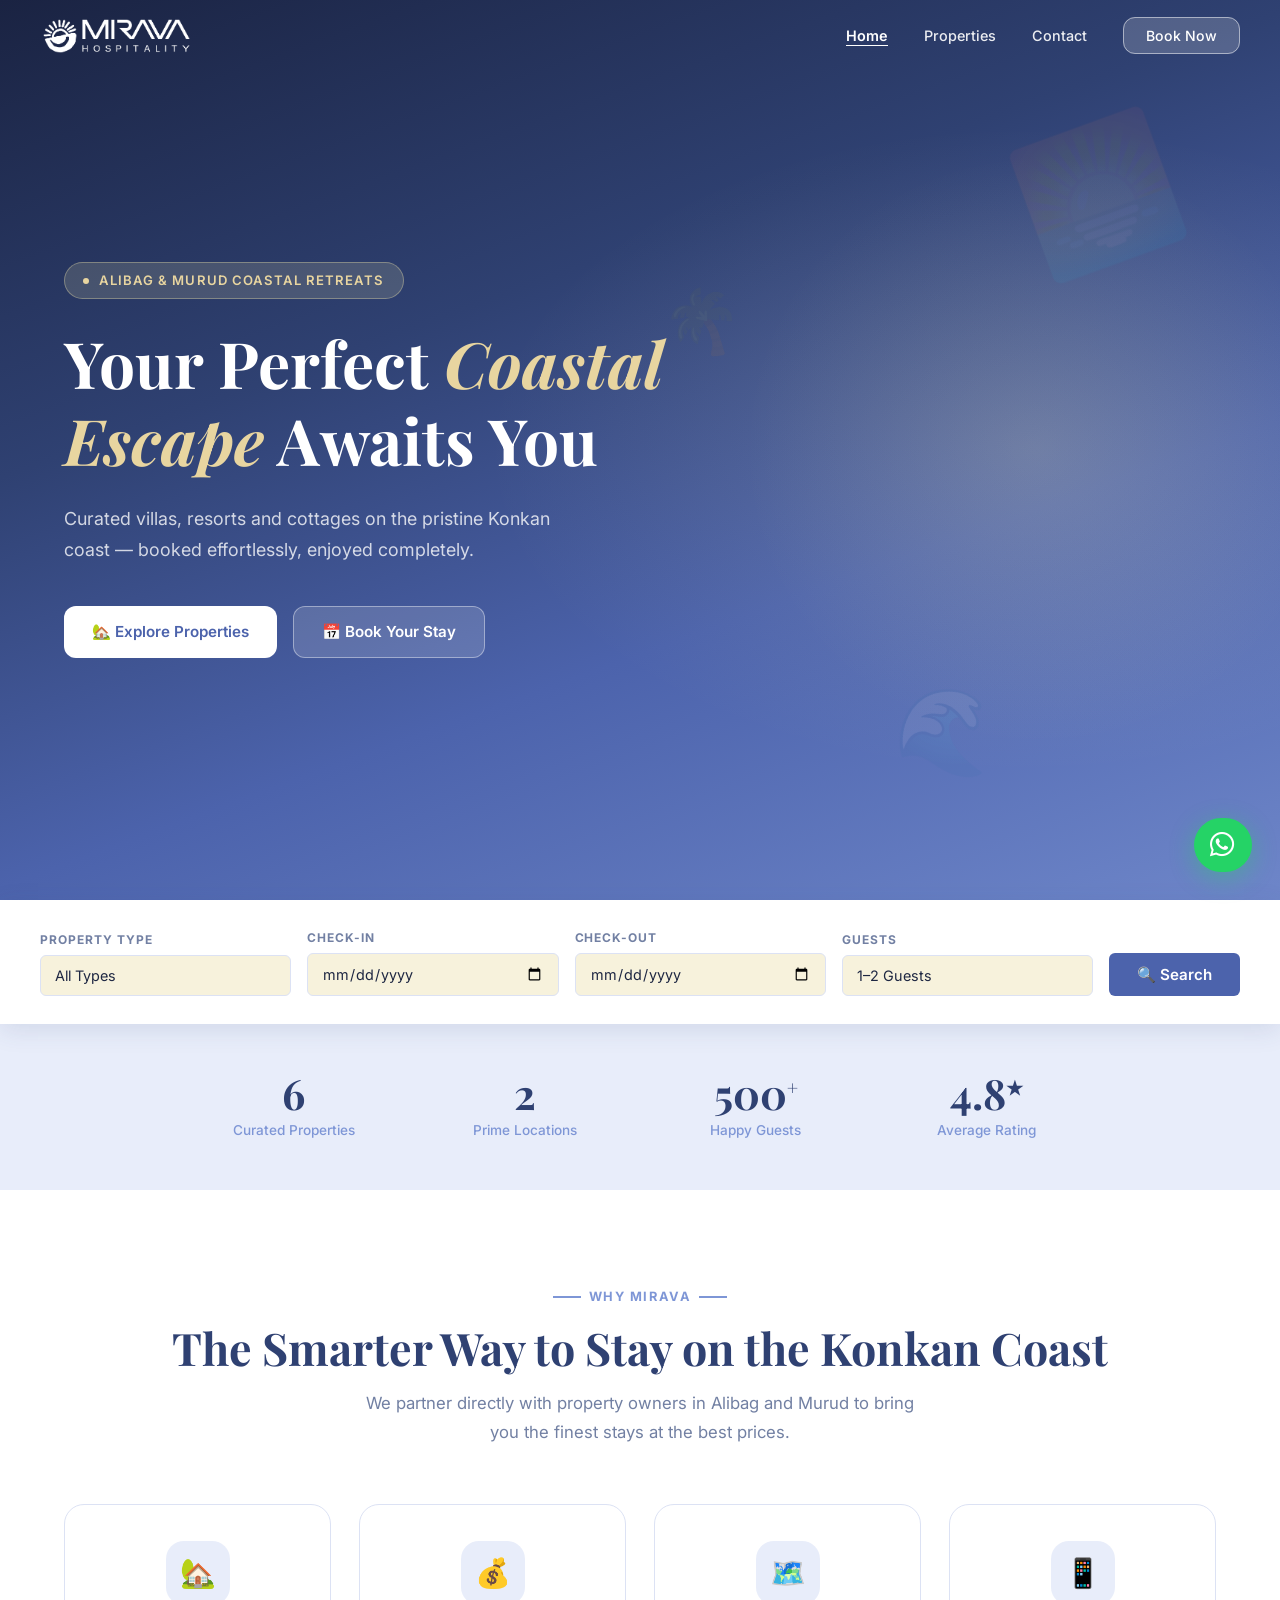
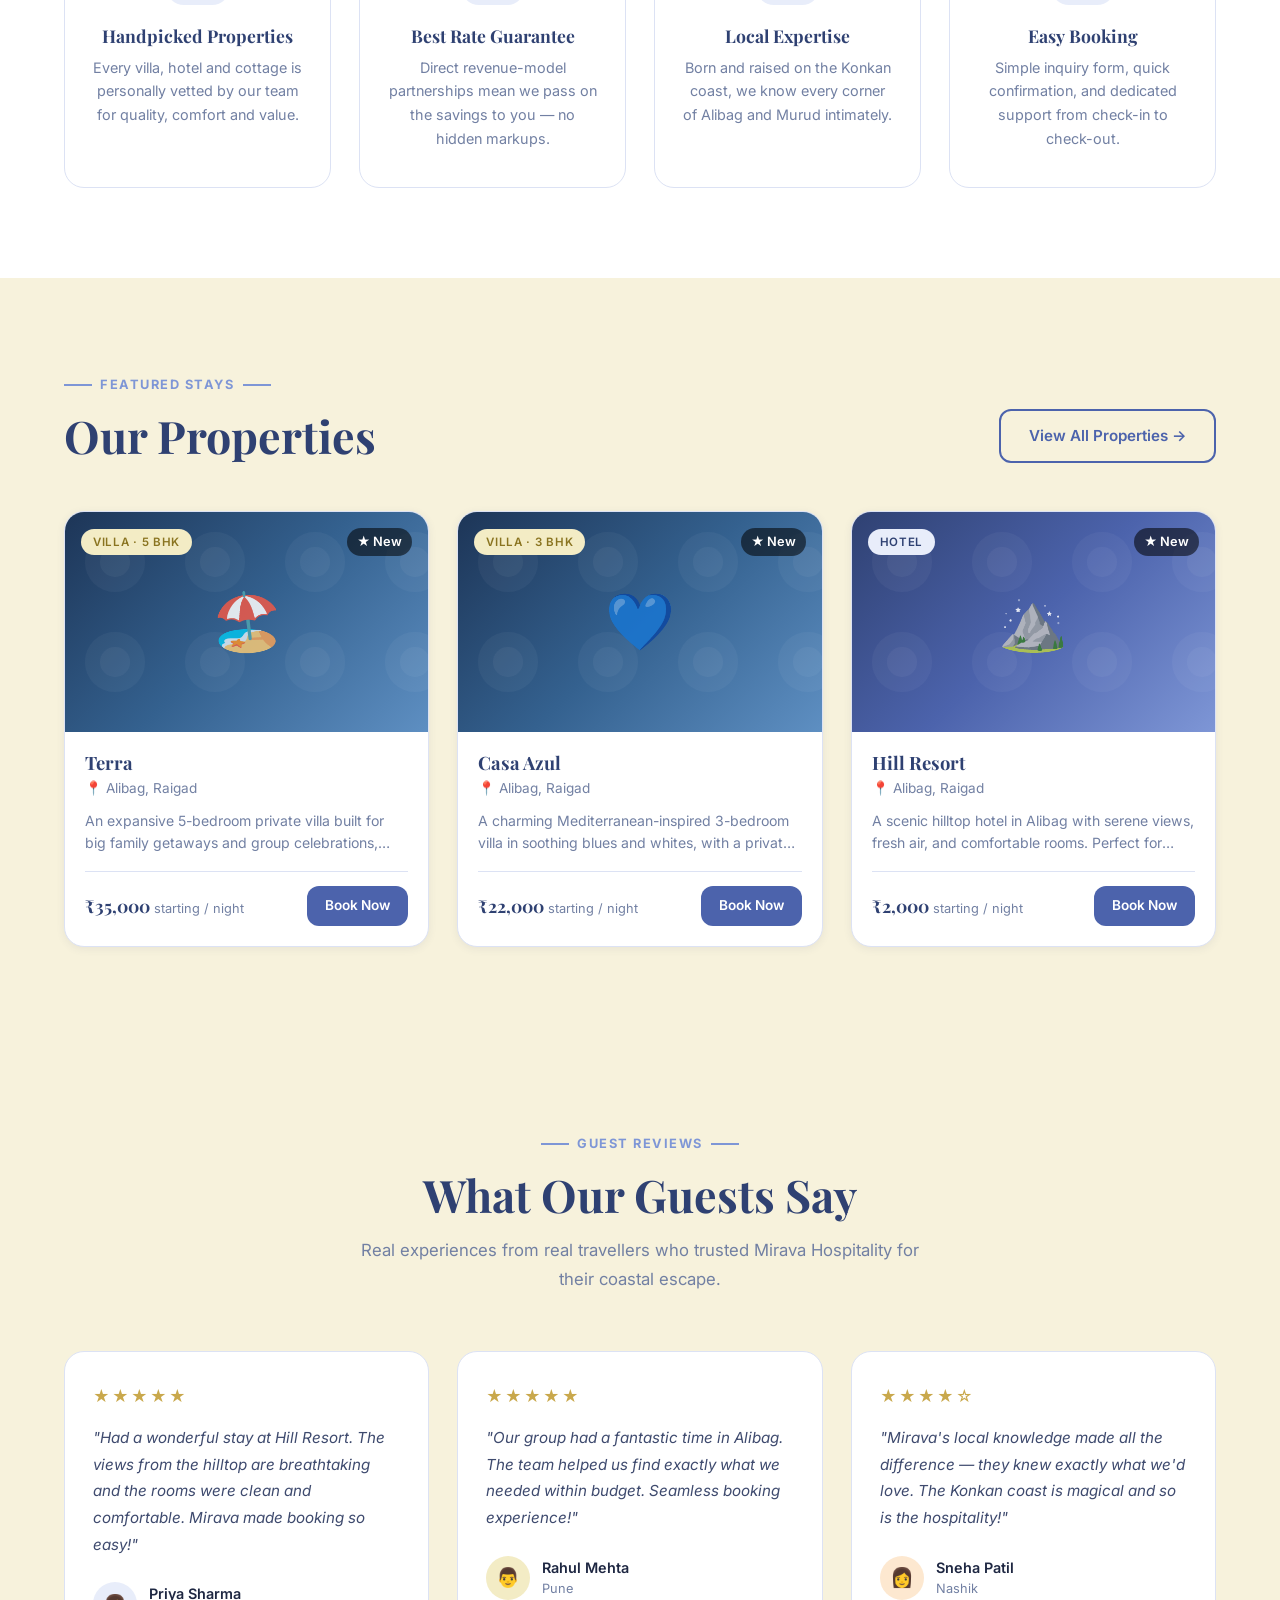
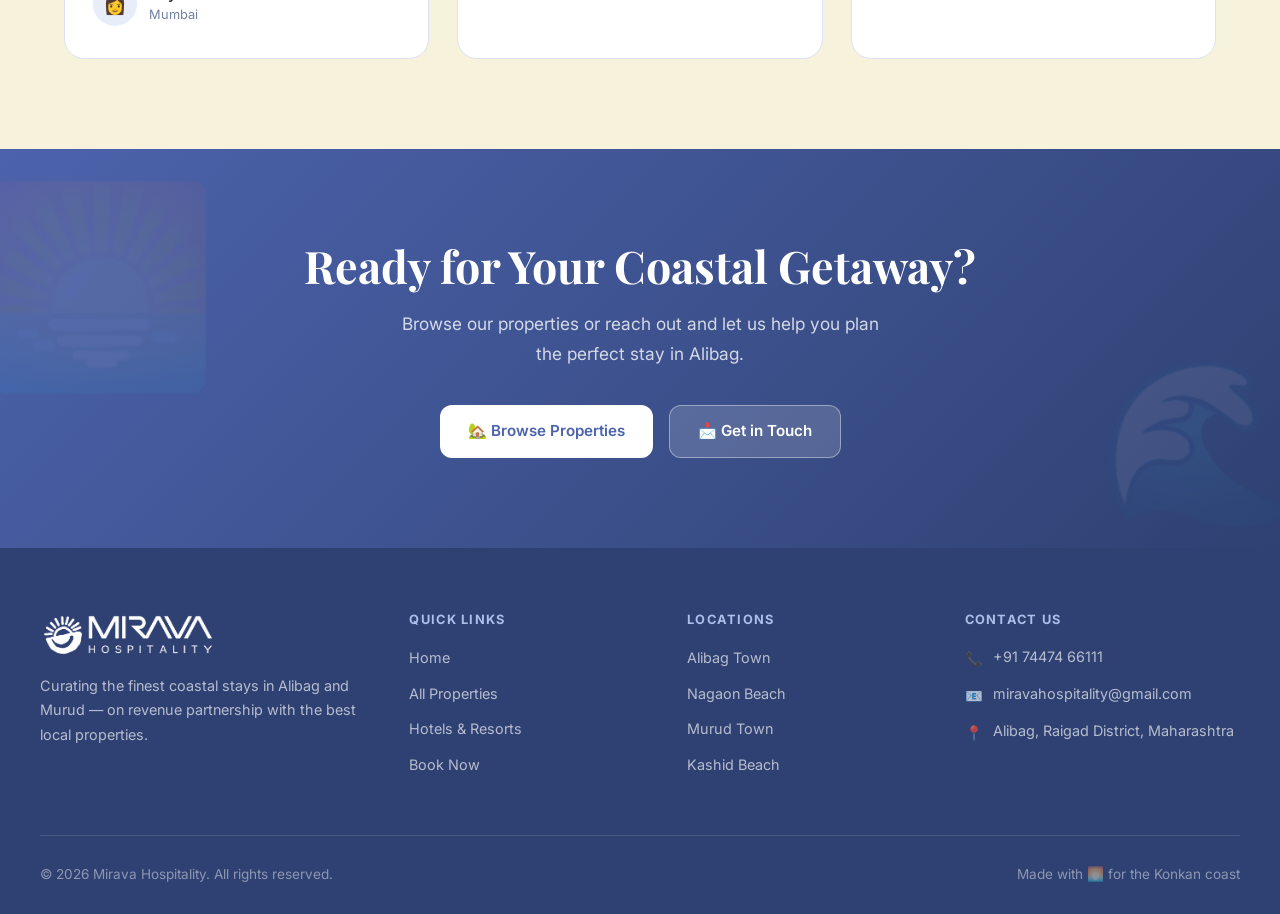
==== commit e65819d6: "Update index.html" ====
--- a/index.html
+++ b/index.html
@@ -9,6 +9,7 @@
   <link rel="icon" type="image/png" sizes="32x32" href="favicon-32x32.png" />
   <link rel="apple-touch-icon" sizes="180x180" href="apple-touch-icon.png" />
   <link rel="stylesheet" href="style.css" />
+  <link rel="stylesheet" href="https://cdnjs.cloudflare.com/ajax/libs/font-awesome/6.5.0/css/all.min.css" />
   <style>
     /* Hero */
     .hero {
@@ -463,12 +464,10 @@
     });
   </script>
 
+
   <!-- FLOATING WHATSAPP BUTTON -->
   <a href="https://wa.me/917447466111" class="wa-float" target="_blank" rel="noopener" aria-label="Chat on WhatsApp">
-    <svg viewBox="0 0 32 32" xmlns="http://www.w3.org/2000/svg" class="wa-icon">
-      <path d="M16 0C7.163 0 0 7.163 0 16c0 2.822.736 5.472 2.027 7.773L0 32l8.456-2.01A15.93 15.93 0 0016 32c8.837 0 16-7.163 16-16S24.837 0 16 0z" fill="#25D366"/>
-      <path d="M23.29 20.394c-.32-.16-1.893-.934-2.186-1.04-.293-.107-.507-.16-.72.16-.214.32-.828 1.04-1.015 1.254-.187.214-.373.24-.693.08-.32-.16-1.351-.498-2.573-1.587-.951-.848-1.593-1.895-1.78-2.215-.186-.32-.02-.493.14-.652.144-.143.32-.373.48-.56.16-.186.213-.32.32-.533.107-.214.053-.4-.027-.56-.08-.16-.72-1.734-.987-2.374-.26-.624-.524-.54-.72-.55l-.613-.01c-.214 0-.56.08-.853.4-.294.32-1.12 1.094-1.12 2.667s1.147 3.094 1.307 3.307c.16.214 2.257 3.45 5.47 4.838.764.33 1.361.527 1.826.674.767.244 1.466.21 2.018.127.615-.092 1.893-.774 2.16-1.521.266-.747.266-1.387.186-1.521-.08-.134-.293-.214-.613-.374z" fill="#fff"/>
-    </svg>
+    <i class="fa-brands fa-whatsapp wa-icon"></i>
     <span class="wa-label">Chat with us</span>
   </a>
 
@@ -484,7 +483,7 @@
       background: #25D366;
       color: #fff;
       border-radius: 50px;
-      padding: 12px 20px 12px 14px;
+      padding: 13px 20px 13px 16px;
       box-shadow: 0 6px 24px rgba(37,211,102,0.40);
       text-decoration: none;
       font-family: 'Inter', sans-serif;
@@ -492,7 +491,7 @@
       font-weight: 600;
       transition: all 0.3s ease;
       overflow: hidden;
-      max-width: 52px;
+      max-width: 58px;
     }
     .wa-float:hover {
       max-width: 200px;
@@ -501,9 +500,9 @@
       transform: translateY(-3px);
     }
     .wa-icon {
-      width: 28px;
-      height: 28px;
+      font-size: 1.75rem;
       flex-shrink: 0;
+      line-height: 1;
     }
     .wa-label {
       white-space: nowrap;
@@ -513,8 +512,8 @@
     }
     .wa-float:hover .wa-label { opacity: 1; }
     @media (max-width: 480px) {
-      .wa-float { bottom: 20px; right: 16px; padding: 12px; border-radius: 50%; max-width: 52px; }
-      .wa-float:hover { max-width: 52px; transform: translateY(-3px); }
+      .wa-float { bottom: 20px; right: 16px; padding: 13px; border-radius: 50%; max-width: 58px; }
+      .wa-float:hover { max-width: 58px; transform: translateY(-3px); }
       .wa-float:hover .wa-label { opacity: 0; }
     }
   </style>
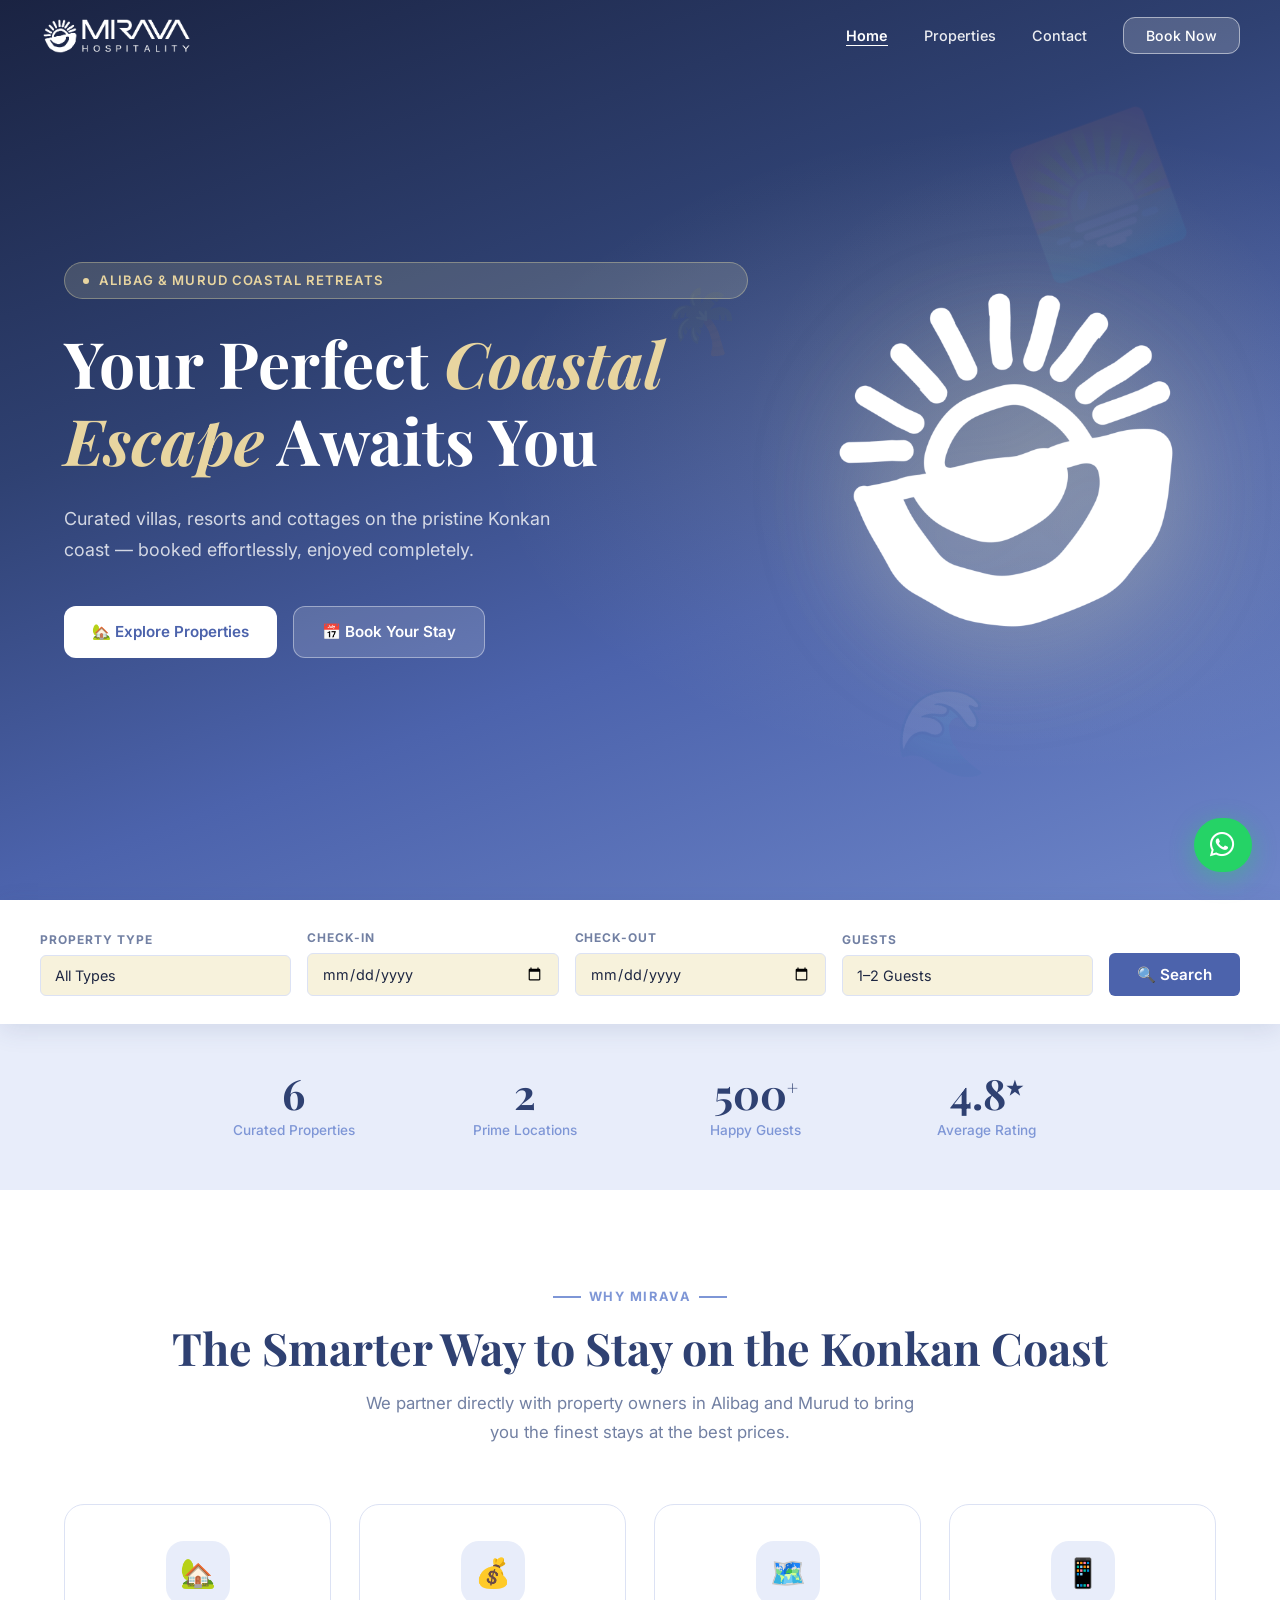
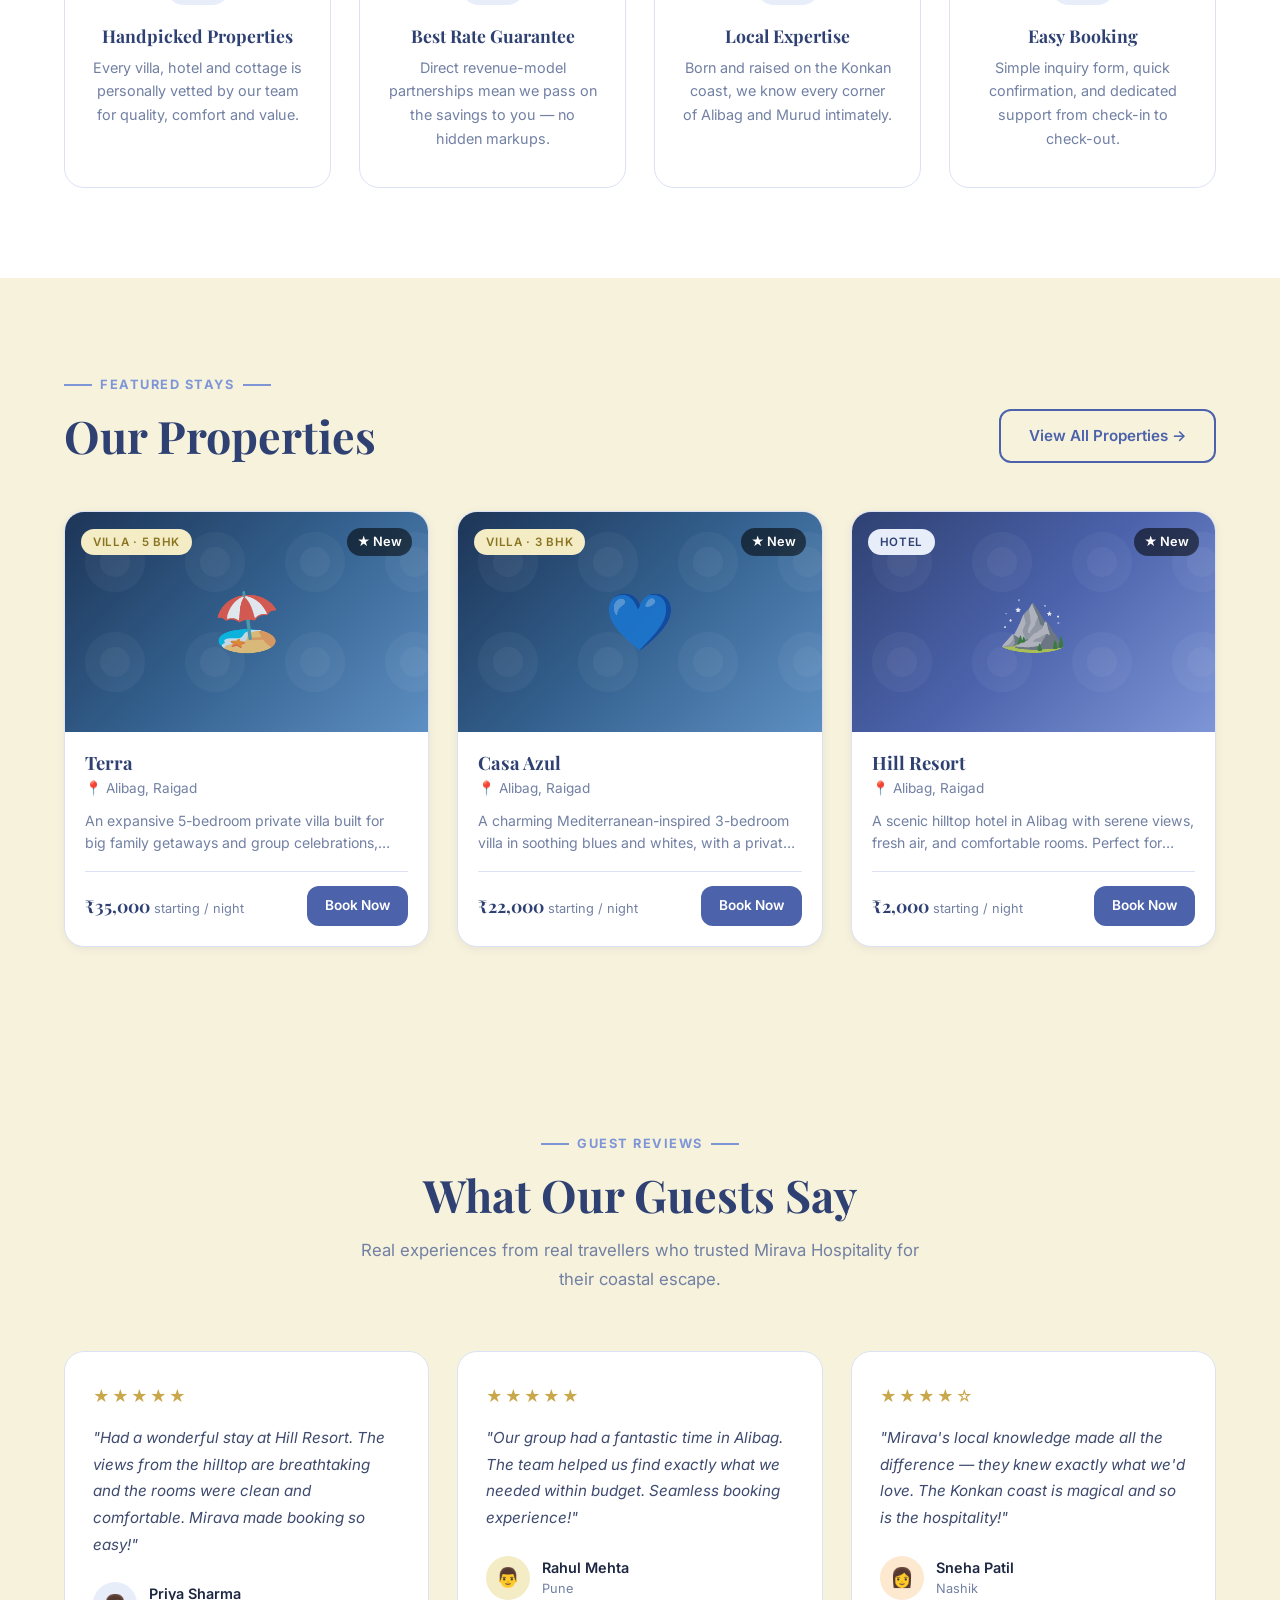
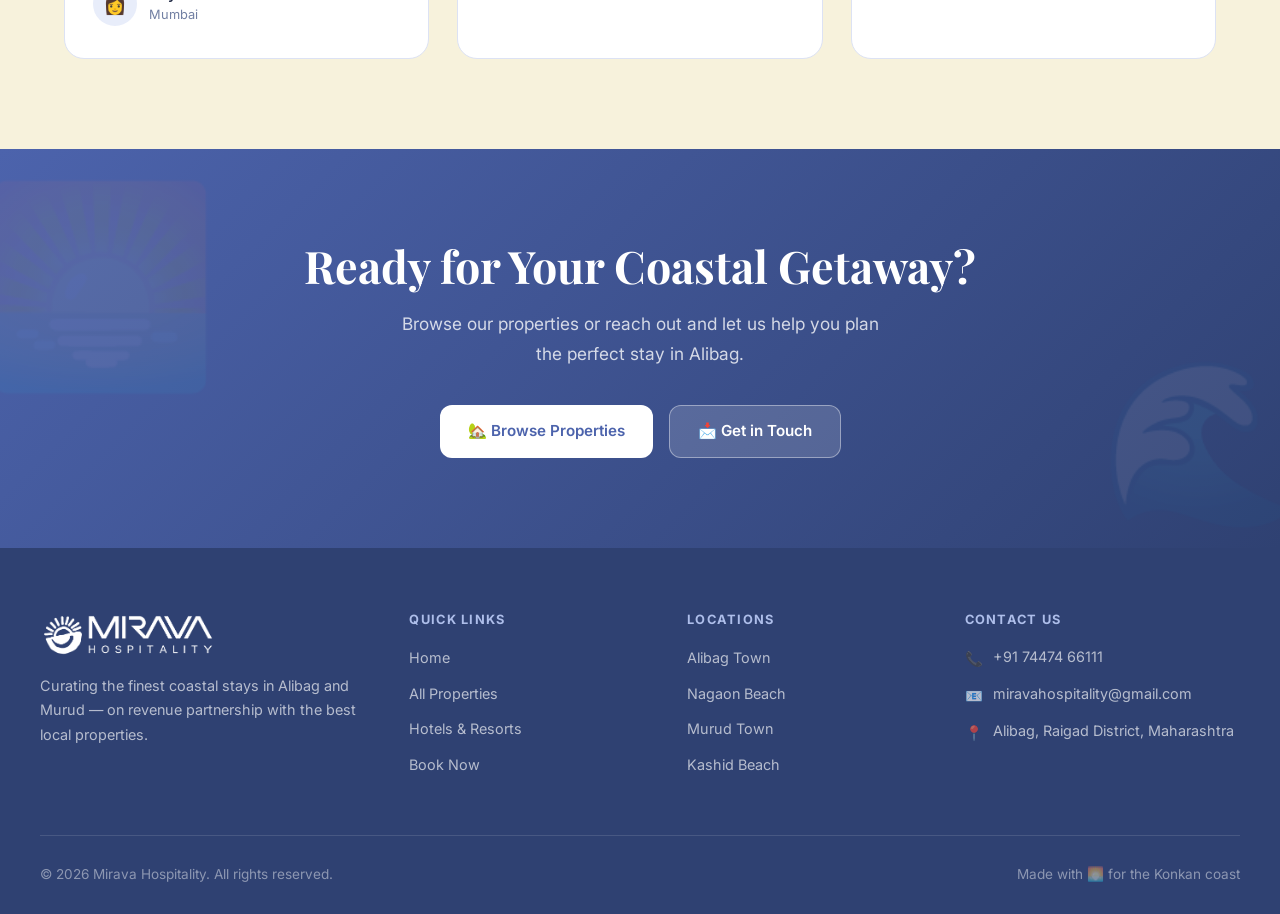
==== commit e2755db2: "Refactor hero section layout and content structure" ====
--- a/index.html
+++ b/index.html
@@ -43,6 +43,33 @@
       position: relative; z-index: 2;
       padding: 100px 24px 80px;
       max-width: 1200px; margin: 0 auto; width: 100%;
+      display: grid;
+      grid-template-columns: 1fr 420px;
+      gap: 48px;
+      align-items: center;
+    }
+    .hero-text { display: flex; flex-direction: column; }
+    .hero-visual {
+      display: flex;
+      align-items: center;
+      justify-content: center;
+    }
+    .hero-logo-icon {
+      width: 340px;
+      height: 340px;
+      object-fit: contain;
+      animation: heroFloat 4s ease-in-out infinite;
+      filter: drop-shadow(0 24px 48px rgba(237,228,171,0.25));
+    }
+    @keyframes heroFloat {
+      0%   { transform: translateY(0px) rotate(0deg); }
+      30%  { transform: translateY(-18px) rotate(1.5deg); }
+      60%  { transform: translateY(-8px) rotate(-1deg); }
+      100% { transform: translateY(0px) rotate(0deg); }
+    }
+    @media (max-width: 1024px) {
+      .hero-content { grid-template-columns: 1fr; }
+      .hero-visual { display: none; }
     }
     .hero-eyebrow {
       display: inline-flex; align-items: center; gap: 10px;
@@ -160,12 +187,17 @@
     <div class="hero-leaves l2">🌊</div>
     <div class="hero-leaves l3">🌴</div>
     <div class="hero-content">
-      <div class="hero-eyebrow"><span></span> Alibag &amp; Murud Coastal Retreats</div>
-      <h1>Your Perfect <em>Coastal Escape</em> Awaits You</h1>
-      <p class="hero-sub">Curated villas, resorts and cottages on the pristine Konkan coast — booked effortlessly, enjoyed completely.</p>
-      <div class="hero-actions">
-        <a href="properties.html" class="btn btn-white">🏡 Explore Properties</a>
-        <a href="contact.html" class="btn" style="background:rgba(255,255,255,0.15);color:#fff;border:1.5px solid rgba(255,255,255,0.4);">📅 Book Your Stay</a>
+      <div class="hero-text">
+        <div class="hero-eyebrow"><span></span> Alibag &amp; Murud Coastal Retreats</div>
+        <h1>Your Perfect <em>Coastal Escape</em> Awaits You</h1>
+        <p class="hero-sub">Curated villas, resorts and cottages on the pristine Konkan coast — booked effortlessly, enjoyed completely.</p>
+        <div class="hero-actions">
+          <a href="properties.html" class="btn btn-white">🏡 Explore Properties</a>
+          <a href="contact.html" class="btn" style="background:rgba(255,255,255,0.15);color:#fff;border:1.5px solid rgba(255,255,255,0.4);">📅 Book Your Stay</a>
+        </div>
+      </div>
+      <div class="hero-visual">
+        <img src="logo-icon-white.png" alt="Mirava Hospitality" class="hero-logo-icon" />
       </div>
     </div>
   </section>
